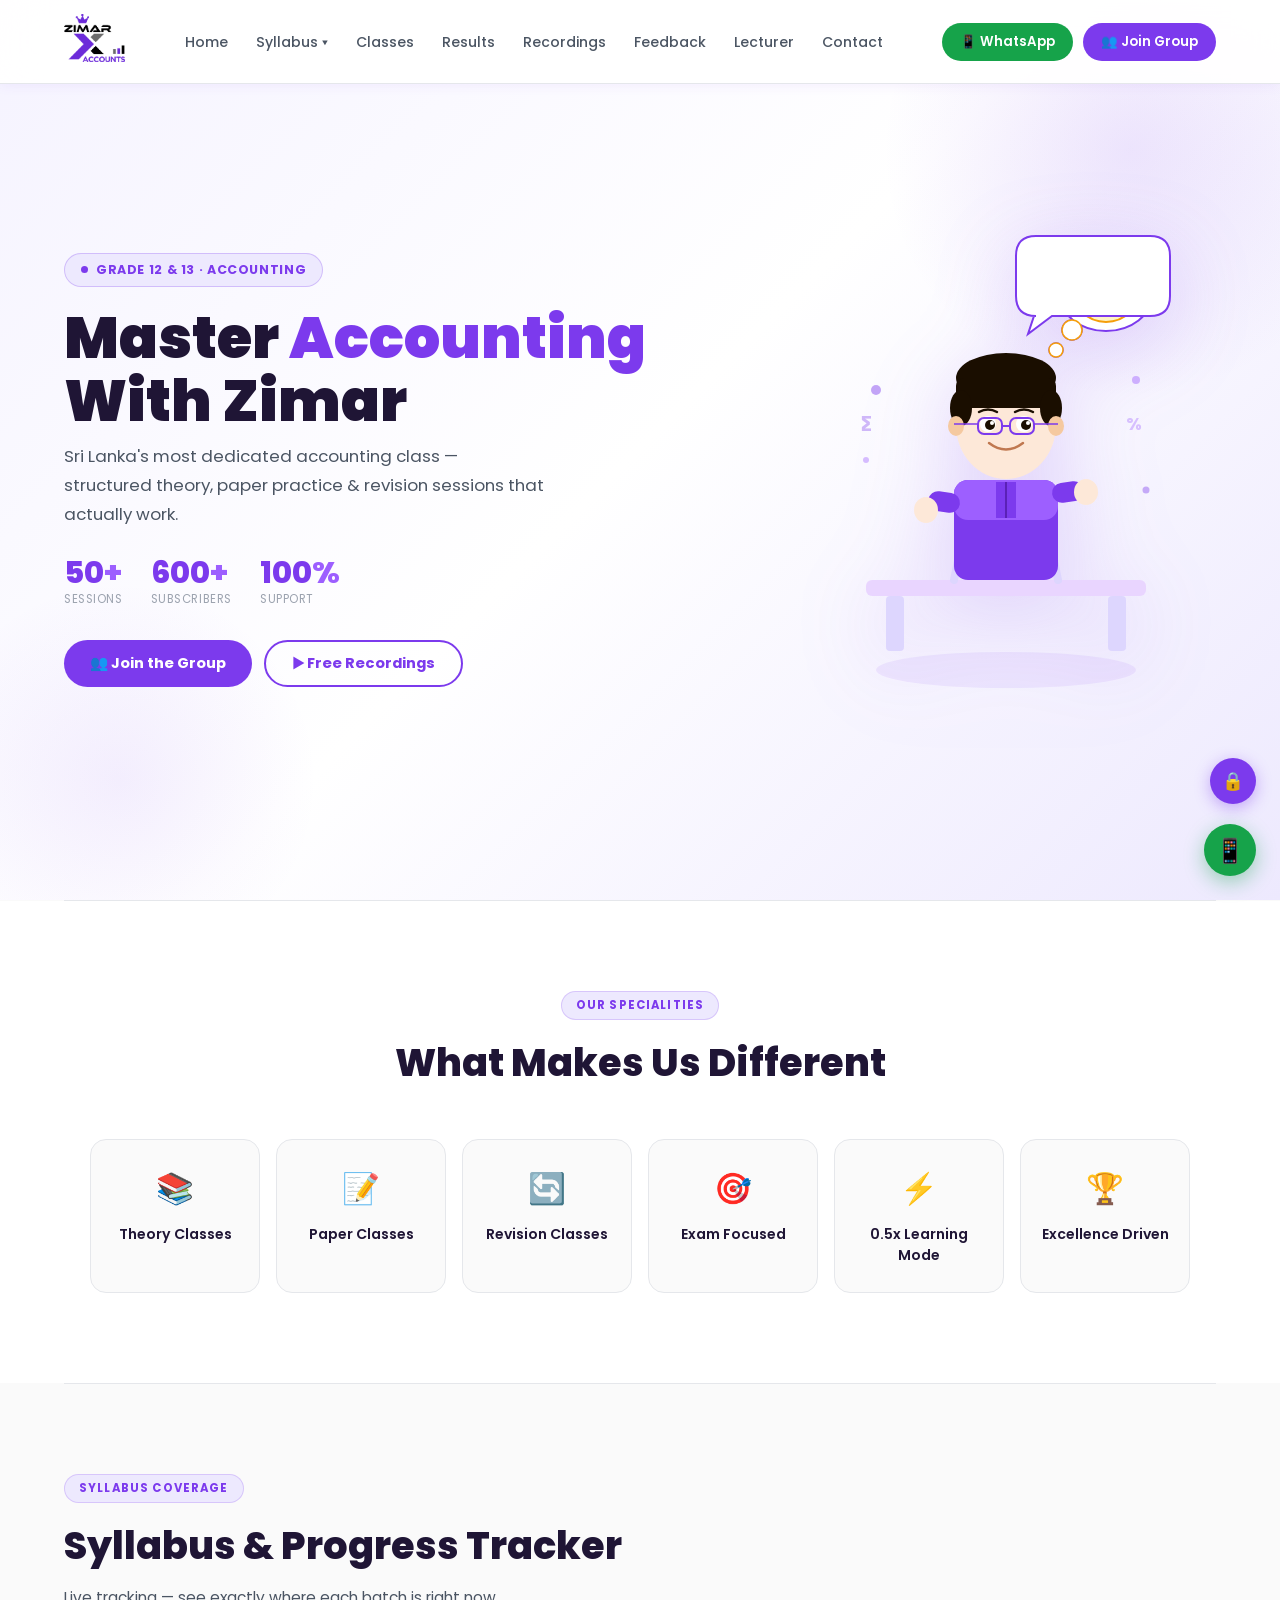
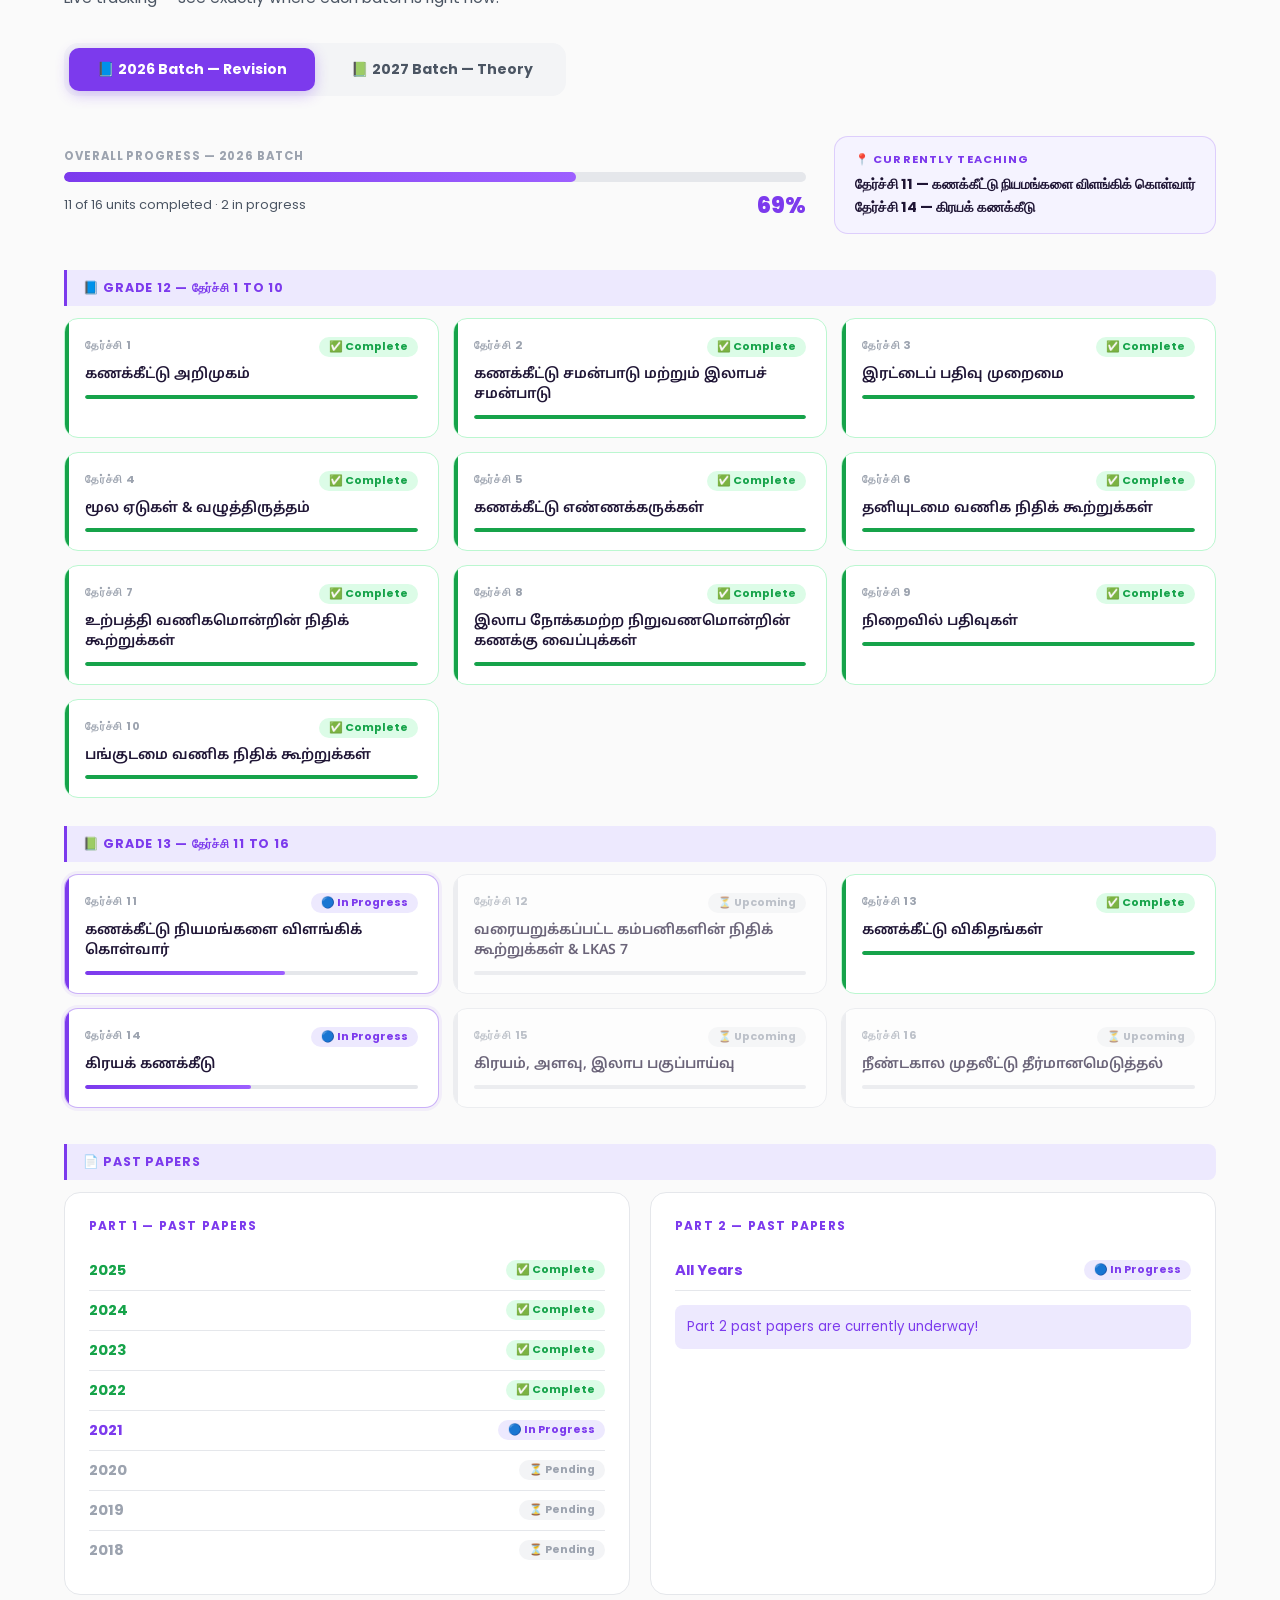
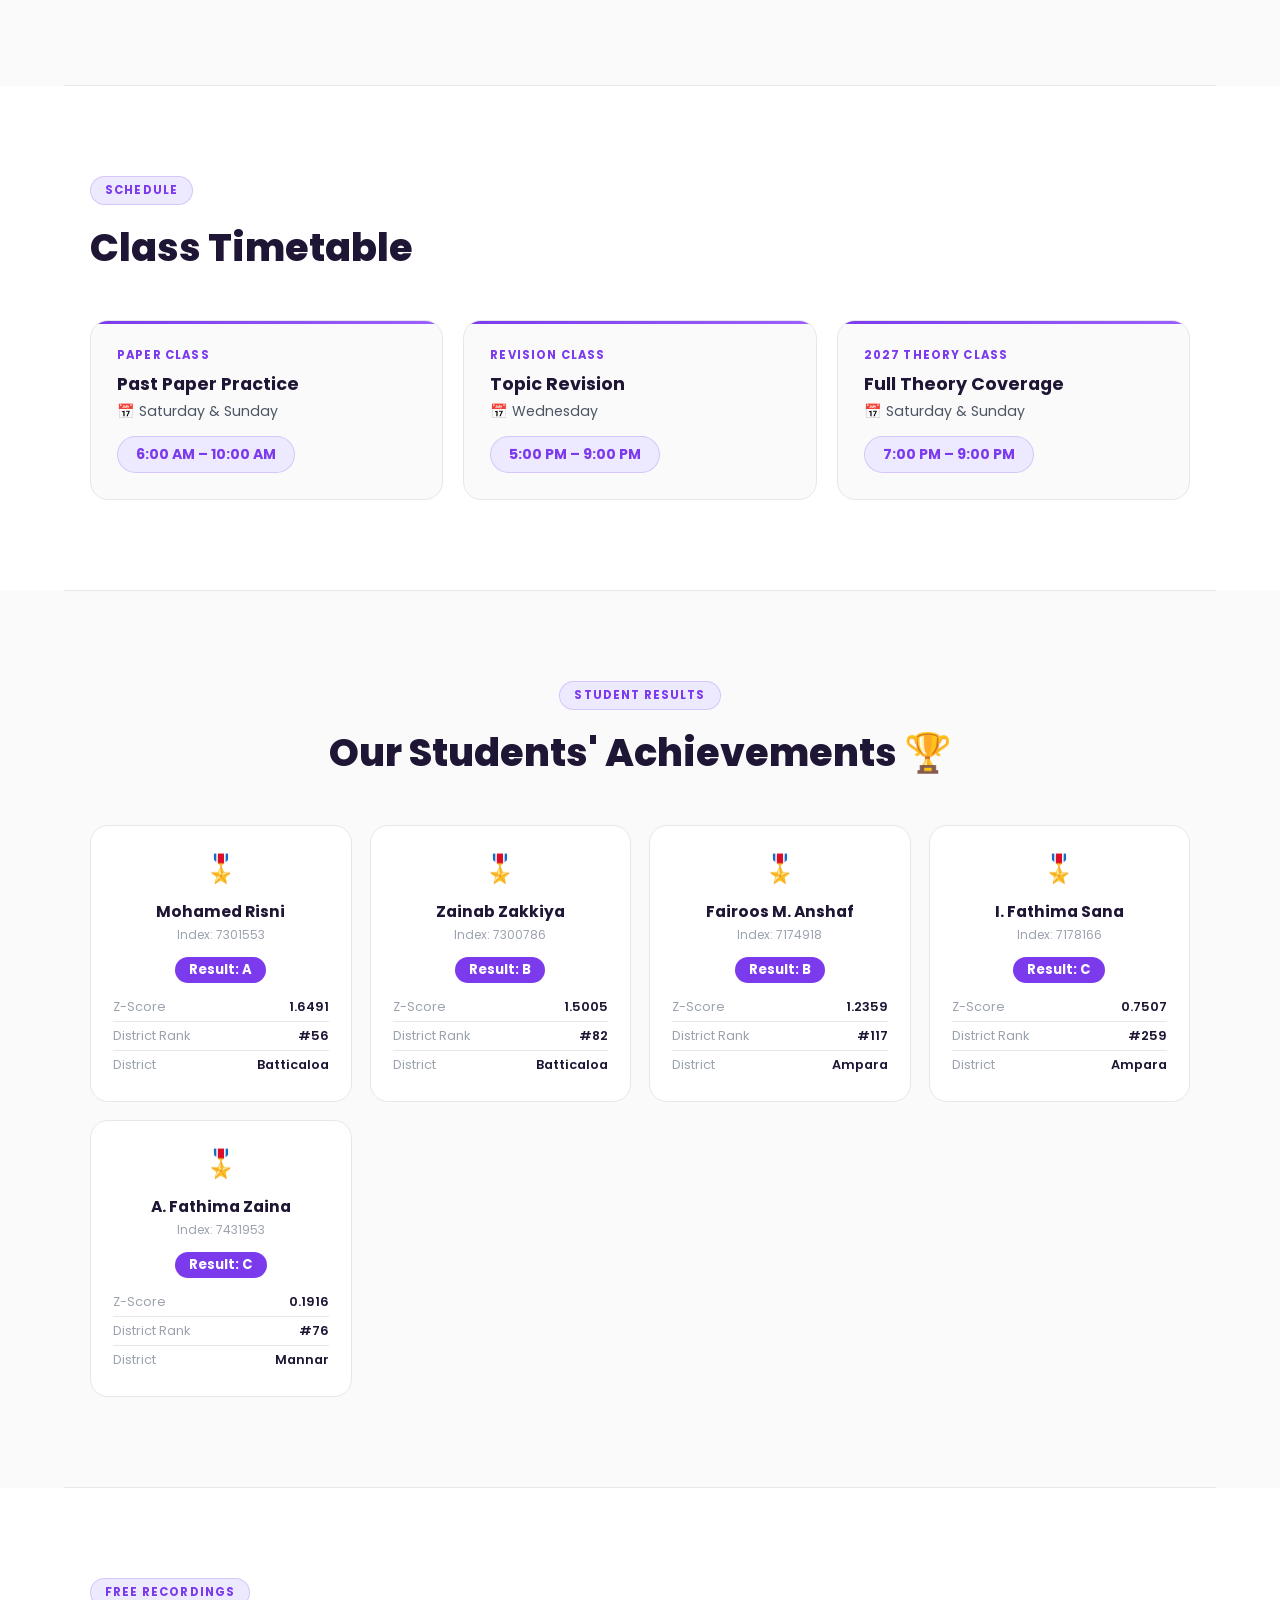
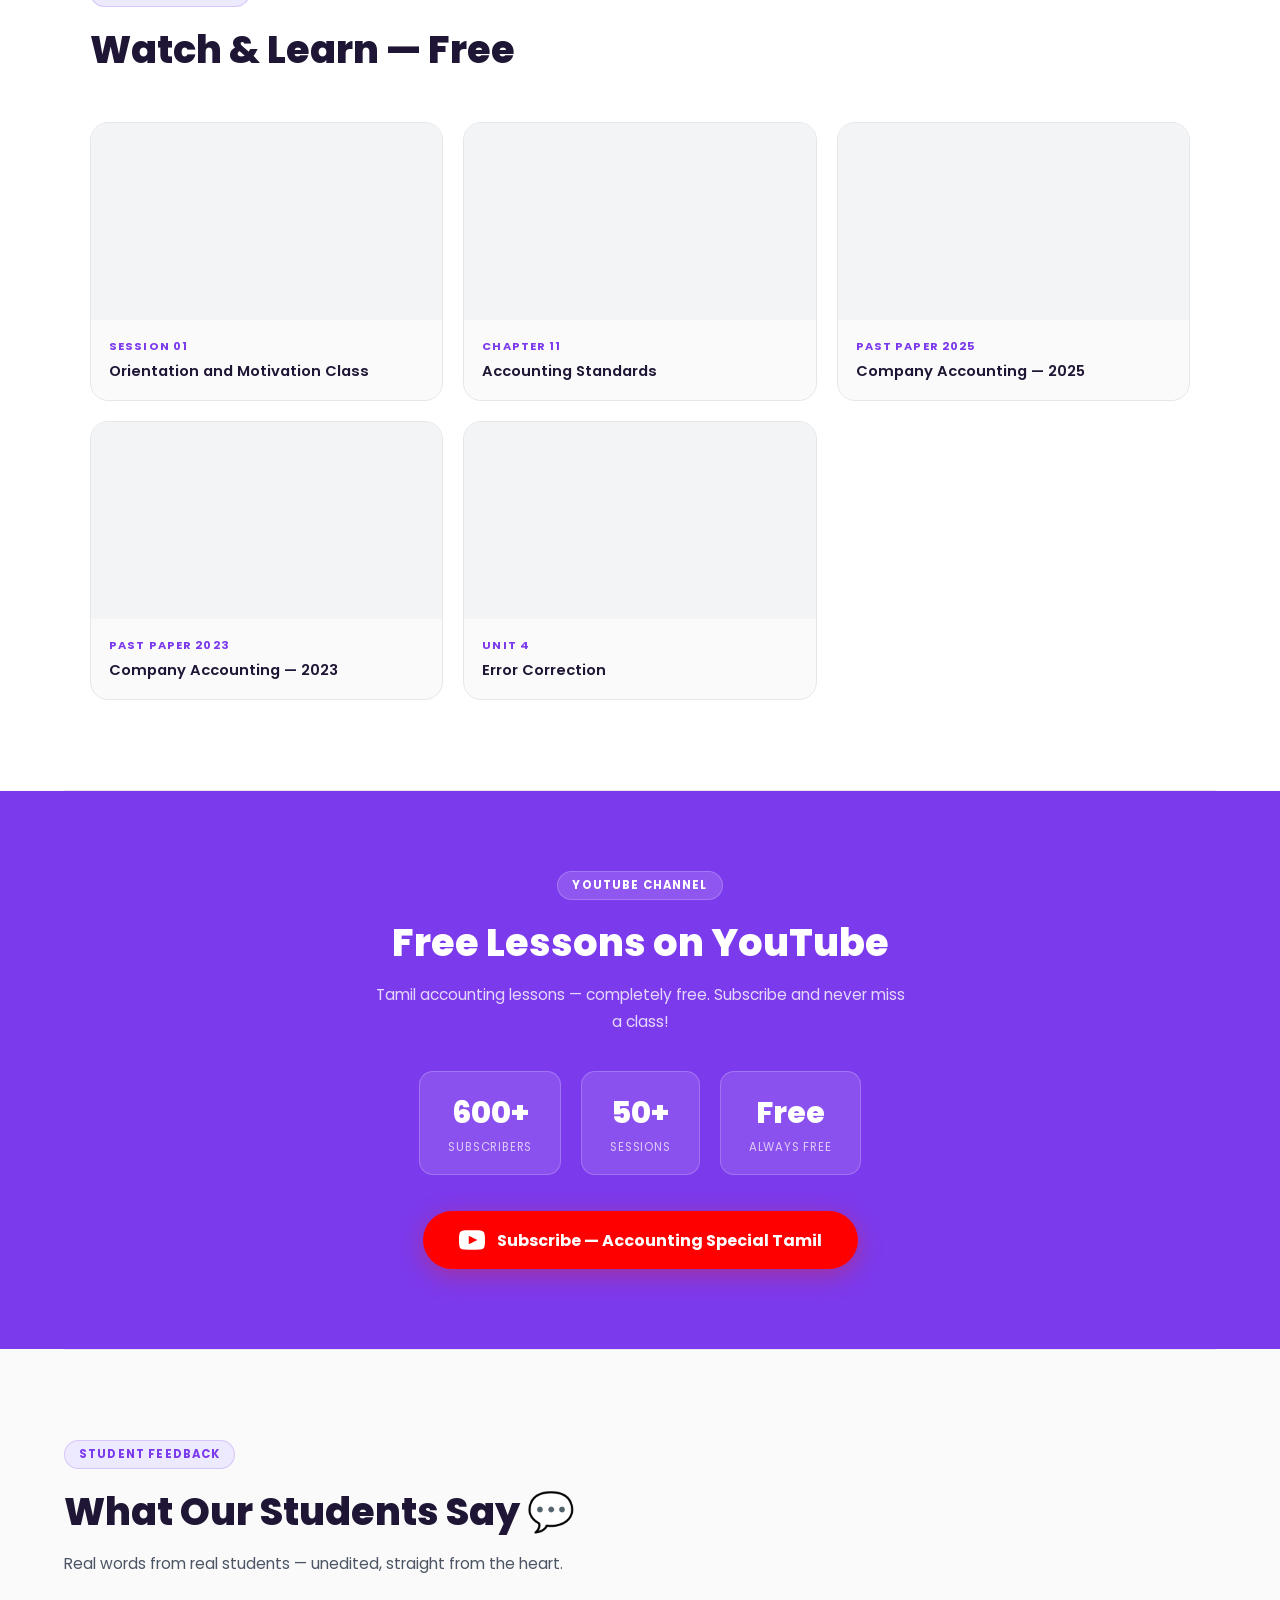
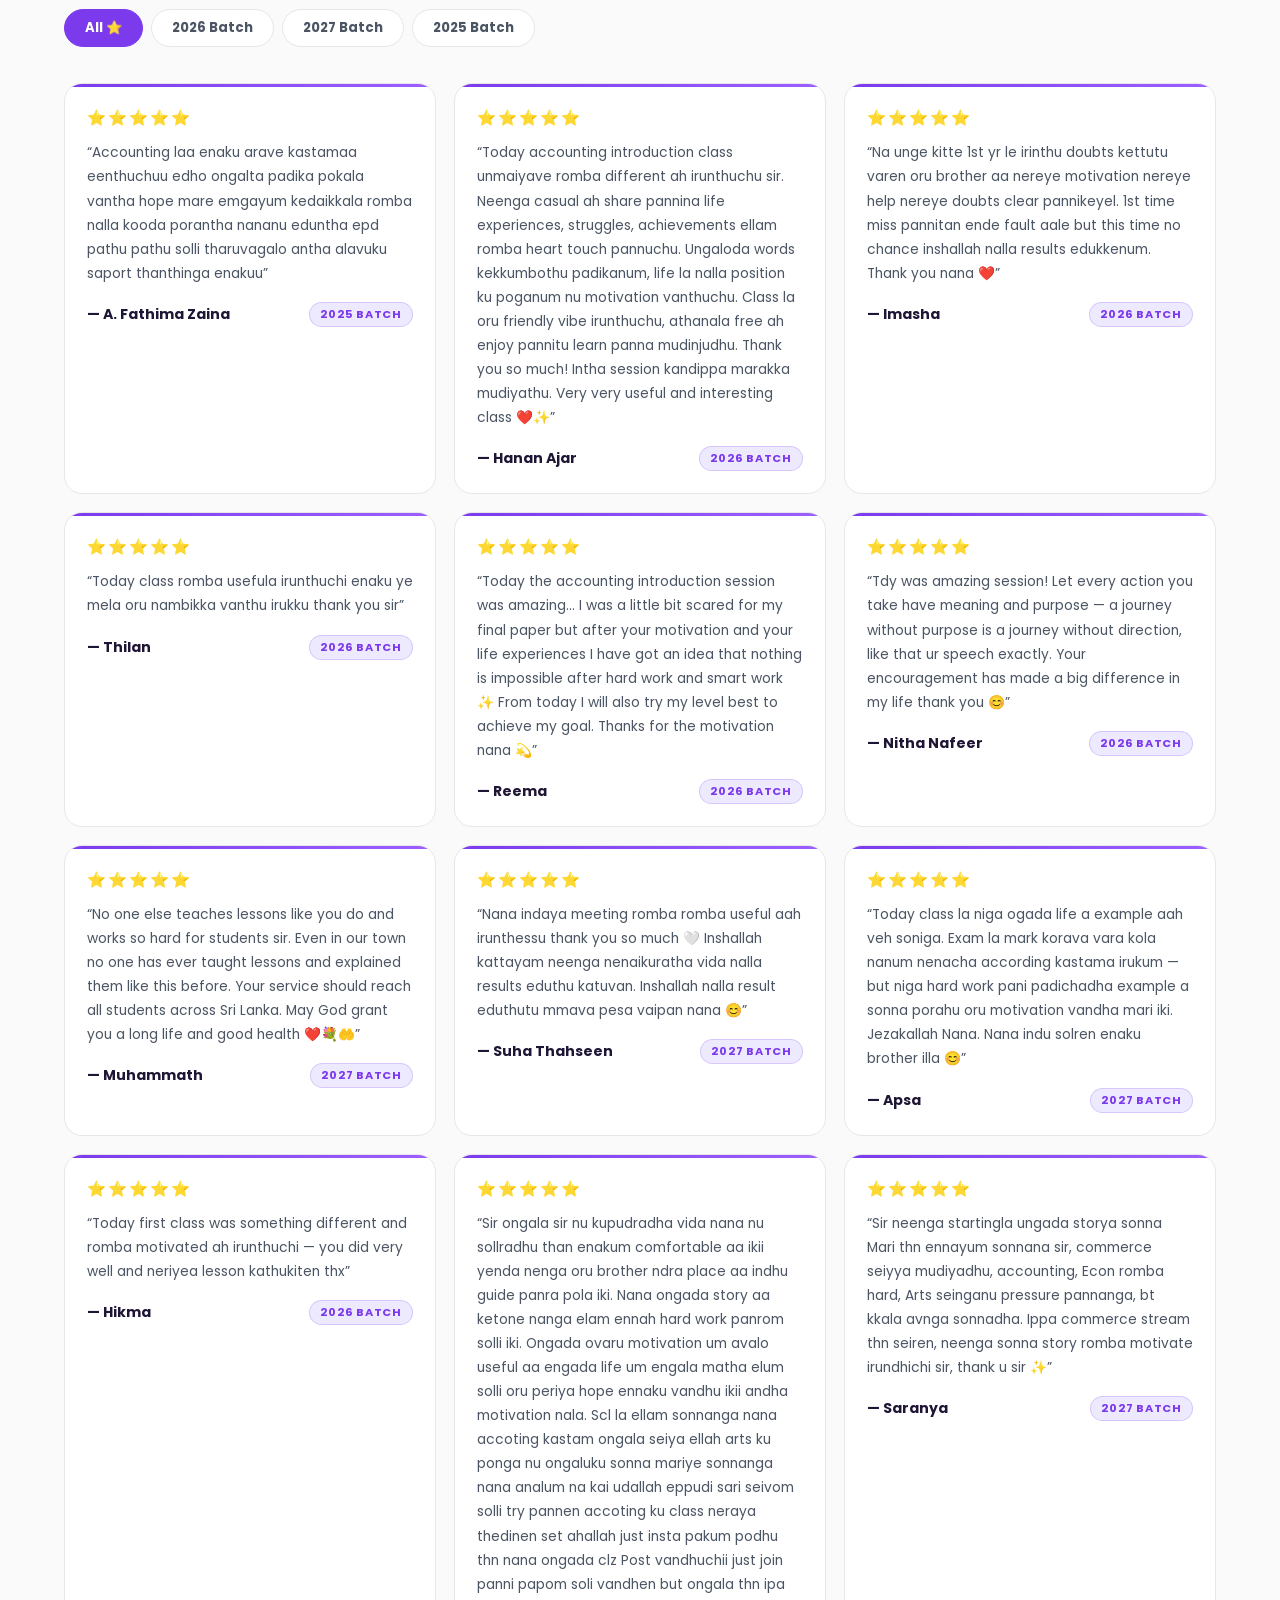
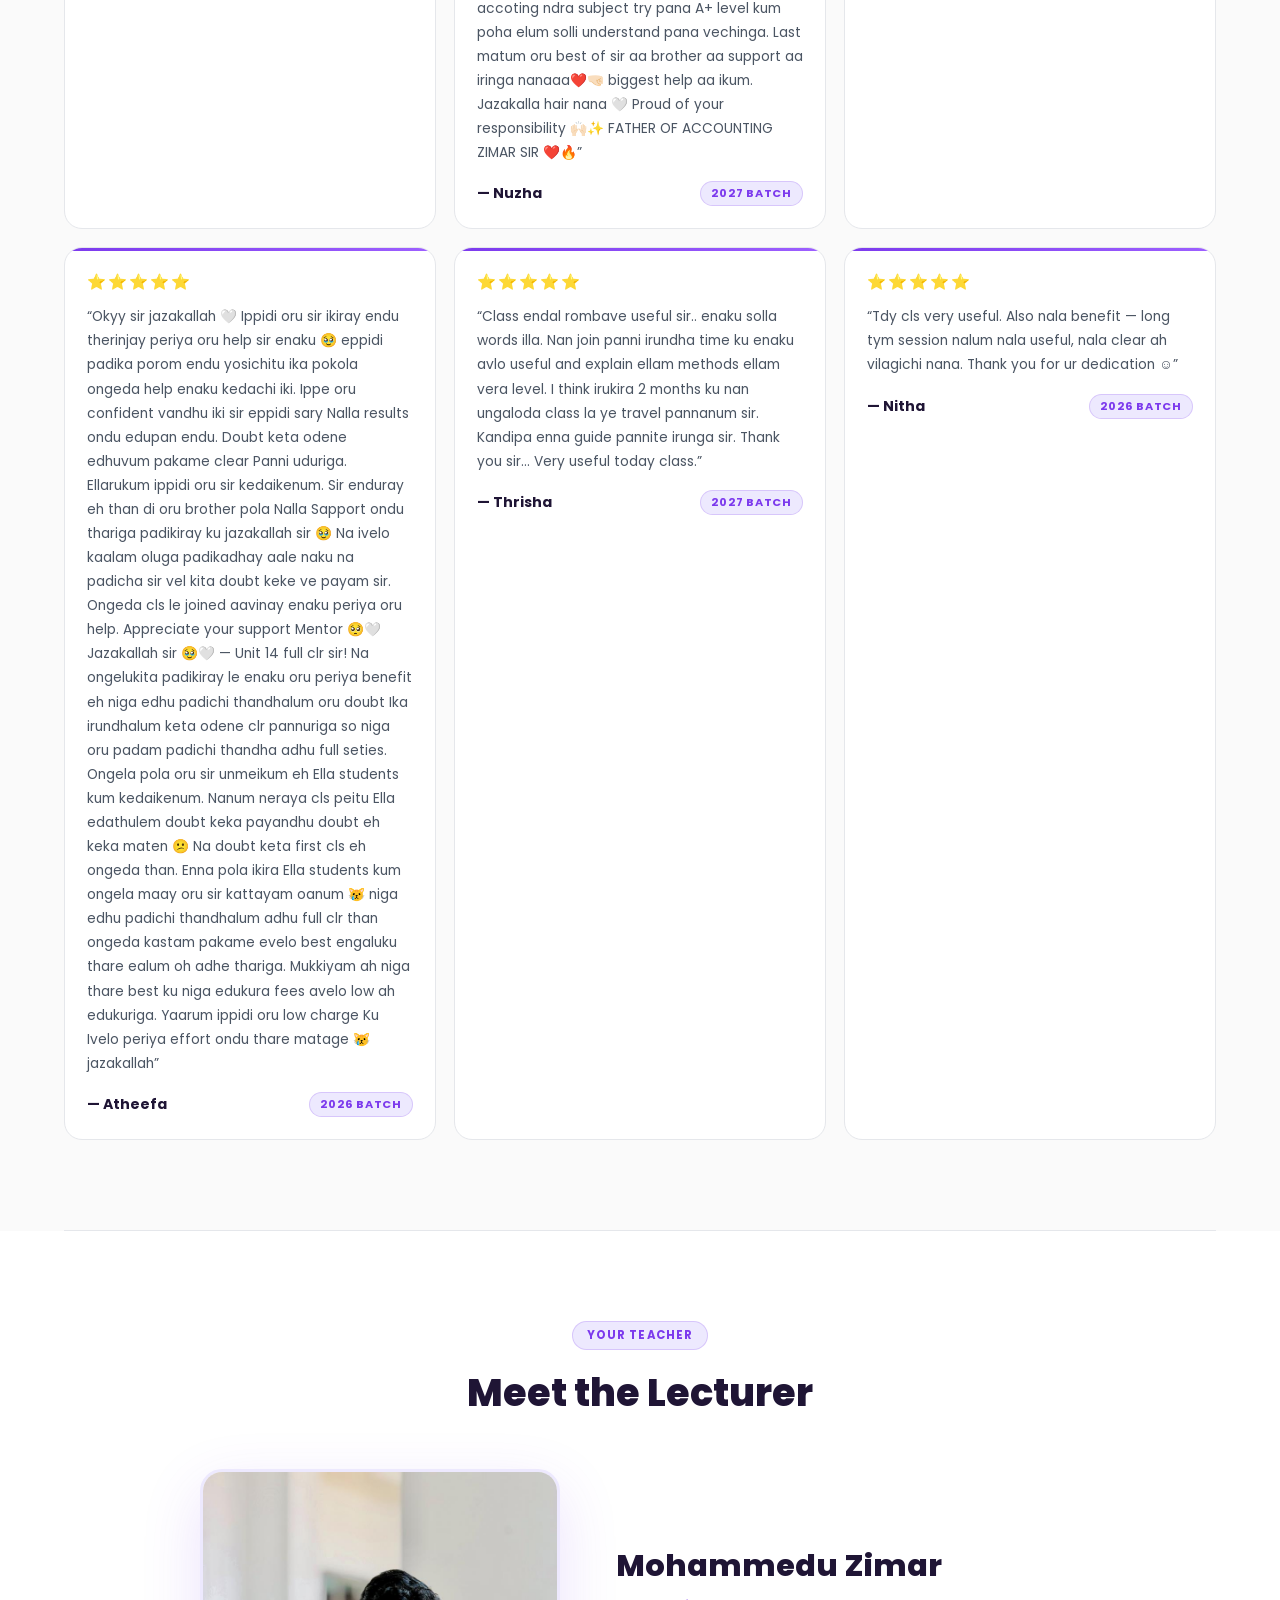
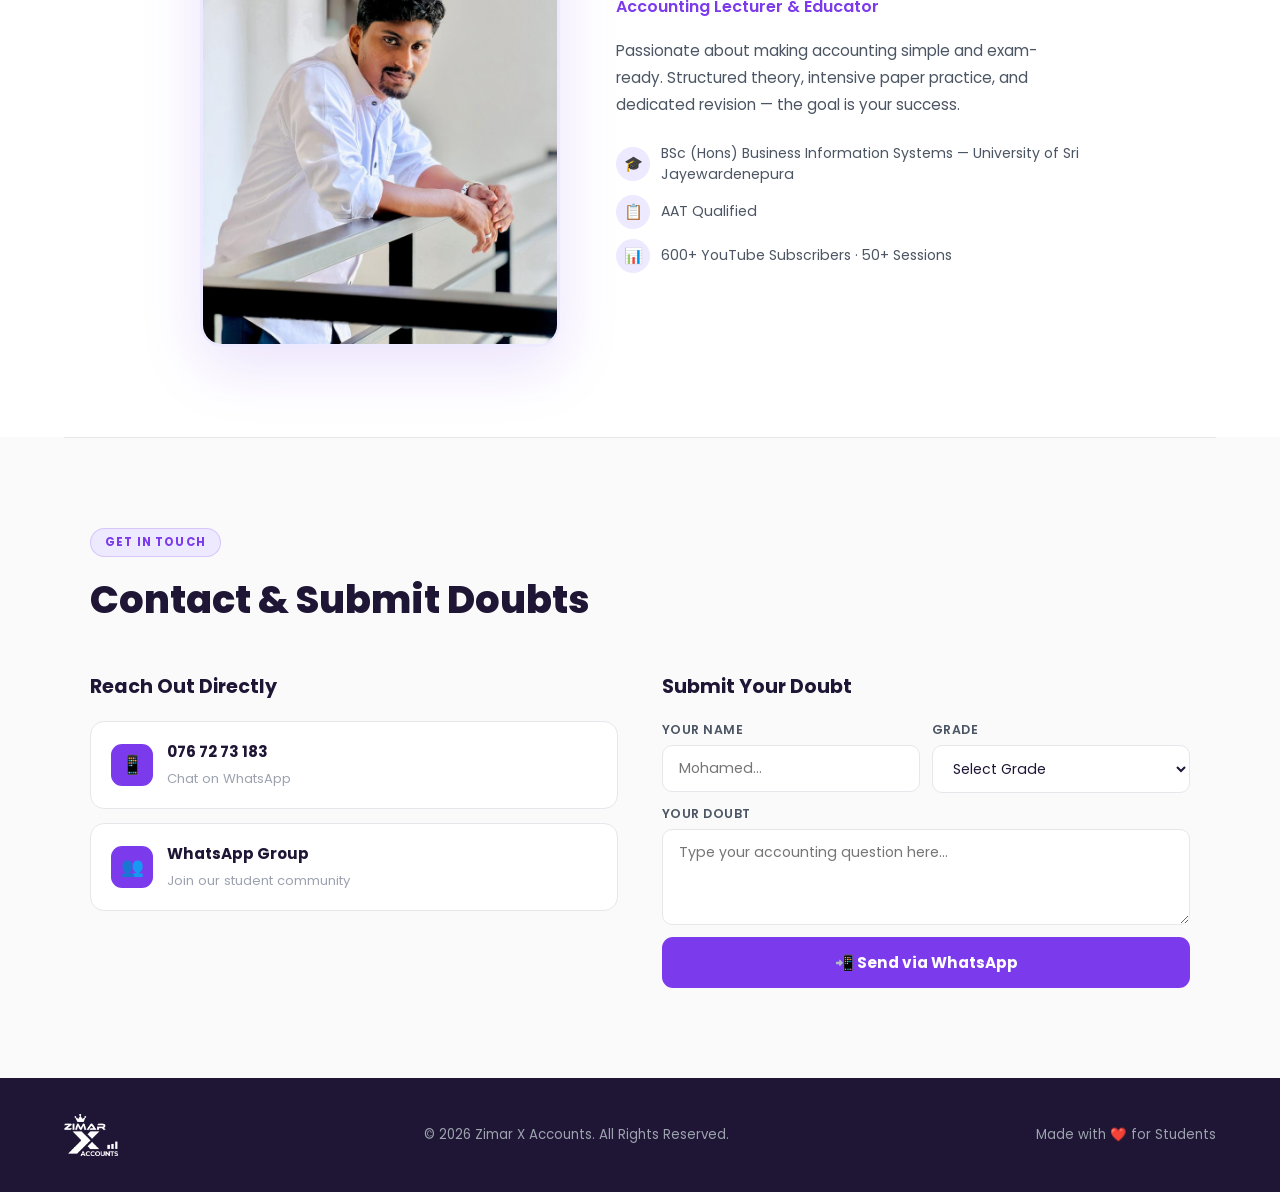
==== index.html @ 55f40810 "Update index.html" ====
<!DOCTYPE html>
<html lang="ta">
<head>
<meta charset="UTF-8">
<meta name="viewport" content="width=device-width, initial-scale=1.0">
<title>Zimar X Accounts</title>
  <head>
    <meta charset="UTF-8">
    <title>My GitHub Website</title>
    <link rel="icon" type="image/png" href="logo.png">
</head>
<link href="https://fonts.googleapis.com/css2?family=Poppins:wght@300;400;500;600;700;800;900&family=Noto+Sans+Tamil:wght@400;600;700&display=swap" rel="stylesheet">
<style>
*{margin:0;padding:0;box-sizing:border-box;}
:root{
  --purple:#7C3AED;
  --purple-light:#9D5FFF;
  --purple-dark:#5B21B6;
  --purple-pale:#EDE9FE;
  --purple-soft:#F5F3FF;
  --white:#FFFFFF;
  --offwhite:#FAFAFA;
  --light:#F3F4F6;
  --border:#E5E7EB;
  --text:#1F1535;
  --text2:#4B5563;
  --muted:#9CA3AF;
  --green:#16A34A;
  --green-light:#DCFCE7;
  --gold:#D97706;
  --gold-light:#FEF3C7;
  --red:#DC2626;
}
html{scroll-behavior:smooth;}
body{font-family:'Poppins',sans-serif;background:var(--offwhite);color:var(--text);overflow-x:hidden;}

/* ── NAV ── */
nav{position:fixed;top:0;left:0;right:0;z-index:1000;padding:14px 5%;display:flex;align-items:center;justify-content:space-between;background:rgba(255,255,255,0.92);backdrop-filter:blur(20px);border-bottom:1px solid var(--border);box-shadow:0 1px 12px rgba(124,58,237,0.08);}
.nav-logo img{height:48px;object-fit:contain;}
.nav-links{display:flex;gap:28px;list-style:none;}
.nav-links a{color:var(--text2);text-decoration:none;font-size:0.88rem;font-weight:500;transition:color 0.2s;}
.nav-links a:hover{color:var(--purple);}
.nav-dropdown{position:relative;}
.dropdown-menu{display:none;position:absolute;top:calc(100% + 10px);left:50%;transform:translateX(-50%);background:var(--white);border:1px solid var(--border);border-radius:14px;padding:8px;min-width:220px;box-shadow:0 12px 32px rgba(0,0,0,0.1);z-index:999;}
.nav-dropdown:hover .dropdown-menu{display:block;}
.dropdown-menu a{display:block;padding:10px 16px;color:var(--text2);text-decoration:none;font-size:0.85rem;border-radius:8px;transition:all 0.2s;}
.dropdown-menu a:hover{background:var(--purple-soft);color:var(--purple);}
.nav-cta{display:flex;gap:10px;}
.btn-wa{background:var(--green);color:#fff;padding:9px 18px;border-radius:50px;text-decoration:none;font-size:0.83rem;font-weight:600;display:flex;align-items:center;gap:7px;transition:all 0.3s;}
.btn-wa:hover{transform:translateY(-2px);box-shadow:0 6px 18px rgba(22,163,74,0.35);}
.btn-join{background:var(--purple);color:#fff;padding:9px 18px;border-radius:50px;text-decoration:none;font-size:0.83rem;font-weight:600;display:flex;align-items:center;gap:7px;transition:all 0.3s;}
.btn-join:hover{transform:translateY(-2px);box-shadow:0 6px 18px rgba(124,58,237,0.4);}
.hamburger{display:none;flex-direction:column;gap:5px;cursor:pointer;background:none;border:none;padding:4px;}
.hamburger span{width:24px;height:2px;background:var(--text);display:block;border-radius:2px;}
.mobile-menu{display:none;position:fixed;inset:0;background:rgba(255,255,255,0.98);z-index:999;flex-direction:column;align-items:center;justify-content:center;gap:28px;}
.mobile-menu.open{display:flex;}
.mobile-menu a{color:var(--text);text-decoration:none;font-size:1.2rem;font-weight:600;transition:color 0.2s;}
.mobile-menu a:hover{color:var(--purple);}
.mobile-close{position:absolute;top:20px;right:20px;background:none;border:none;font-size:1.8rem;cursor:pointer;color:var(--text);}

/* ── HERO ── */
.hero{min-height:100vh;display:flex;align-items:center;padding:110px 5% 70px;background:linear-gradient(135deg,var(--purple-soft) 0%,var(--white) 50%,var(--purple-pale) 100%);position:relative;overflow:hidden;}
.hero::before{content:'';position:absolute;top:-100px;right:-100px;width:500px;height:500px;background:radial-gradient(circle,rgba(124,58,237,0.12),transparent 70%);border-radius:50%;}
.hero::after{content:'';position:absolute;bottom:-80px;left:-80px;width:400px;height:400px;background:radial-gradient(circle,rgba(124,58,237,0.08),transparent 70%);border-radius:50%;}
.hero-content{display:grid;grid-template-columns:1fr 420px;gap:60px;align-items:center;max-width:1200px;margin:0 auto;width:100%;position:relative;z-index:2;}
.hero-badge{display:inline-flex;align-items:center;gap:8px;background:var(--purple-pale);border:1px solid rgba(124,58,237,0.25);padding:7px 16px;border-radius:50px;font-size:0.78rem;font-weight:700;color:var(--purple);letter-spacing:0.05em;text-transform:uppercase;margin-bottom:20px;}
.hero-badge span{width:7px;height:7px;background:var(--purple);border-radius:50%;animation:pulse 2s infinite;}
@keyframes pulse{0%,100%{opacity:1;transform:scale(1);}50%{opacity:0.4;transform:scale(1.5);}}
.hero h1{font-size:clamp(2.2rem,4.5vw,3.8rem);font-weight:900;line-height:1.1;margin-bottom:8px;color:var(--text);}
.hero h1 .accent{color:var(--purple);}
.hero-sub{font-size:1.05rem;color:var(--text2);margin-bottom:28px;line-height:1.75;max-width:480px;}
.hero-stats{display:flex;gap:28px;margin-bottom:32px;}
.stat-num{font-size:1.9rem;font-weight:800;color:var(--purple);line-height:1;}
.stat-num span{color:var(--purple-light);}
.stat-label{font-size:0.72rem;color:var(--muted);letter-spacing:0.05em;text-transform:uppercase;margin-top:3px;}
.hero-btns{display:flex;gap:12px;flex-wrap:wrap;}
.btn-primary{background:var(--purple);color:#fff;padding:13px 26px;border-radius:50px;text-decoration:none;font-weight:700;display:inline-flex;align-items:center;gap:9px;transition:all 0.3s;font-size:0.92rem;}
.btn-primary:hover{background:var(--purple-light);transform:translateY(-3px);box-shadow:0 10px 28px rgba(124,58,237,0.4);}
.btn-outline{border:2px solid var(--purple);color:var(--purple);padding:11px 26px;border-radius:50px;text-decoration:none;font-weight:700;display:inline-flex;align-items:center;gap:9px;transition:all 0.3s;font-size:0.92rem;background:transparent;}
.btn-outline:hover{background:var(--purple-soft);transform:translateY(-3px);}
.hero-cartoon-wrap{display:flex;align-items:center;justify-content:center;}
.hero-cartoon-wrap svg{animation:float 4s ease-in-out infinite;filter:drop-shadow(0 20px 40px rgba(124,58,237,0.2));}
@keyframes float{0%,100%{transform:translateY(0);}50%{transform:translateY(-14px);}}

/* ── SECTIONS ── */
section{padding:90px 5%;}
.section-tag{display:inline-block;background:var(--purple-pale);border:1px solid rgba(124,58,237,0.2);color:var(--purple);font-size:0.72rem;font-weight:700;letter-spacing:0.1em;text-transform:uppercase;padding:5px 14px;border-radius:50px;margin-bottom:14px;}
.section-title{font-size:clamp(1.7rem,3vw,2.4rem);font-weight:800;margin-bottom:10px;color:var(--text);}
.section-sub{color:var(--text2);font-size:0.97rem;line-height:1.75;max-width:540px;}
.divider{height:1px;background:var(--border);margin:0 5%;}

/* ── SPECIALS ── */
.specials{background:var(--white);}
.specials-grid{display:grid;grid-template-columns:repeat(auto-fit,minmax(170px,1fr));gap:16px;margin-top:48px;}
.spec-card{background:var(--offwhite);border:1.5px solid var(--border);border-radius:16px;padding:26px 18px;text-align:center;transition:all 0.3s;}
.spec-card:hover{transform:translateY(-5px);border-color:var(--purple);box-shadow:0 12px 32px rgba(124,58,237,0.12);background:var(--purple-soft);}
.spec-icon{font-size:1.9rem;margin-bottom:12px;}
.spec-name{font-size:0.88rem;font-weight:600;color:var(--text);}

/* ── SYLLABUS ── */
.syllabus-section{background:var(--offwhite);}
.batch-tabs{display:flex;gap:8px;margin-bottom:40px;background:var(--light);border-radius:14px;padding:5px;width:fit-content;max-width:100%;flex-wrap:wrap;}
.batch-tab{padding:11px 28px;border-radius:10px;font-size:0.88rem;font-weight:700;cursor:pointer;border:none;transition:all 0.3s;color:var(--text2);background:transparent;font-family:'Poppins',sans-serif;}
.batch-tab.active{background:var(--purple);color:#fff;box-shadow:0 4px 14px rgba(124,58,237,0.3);}
.batch-content{display:none;}
.batch-content.active{display:block;}
.syllabus-header-info{display:flex;align-items:center;gap:28px;margin-bottom:36px;flex-wrap:wrap;}
.overall-bar{height:10px;background:var(--border);border-radius:50px;overflow:hidden;margin-bottom:6px;}
.overall-fill{height:100%;border-radius:50px;background:linear-gradient(90deg,var(--purple),var(--purple-light));transition:width 0.8s ease;}
.overall-pct{font-size:1.4rem;font-weight:800;color:var(--purple);}
.current-chapter-badge{background:var(--purple-soft);border:1px solid rgba(124,58,237,0.2);border-radius:14px;padding:14px 20px;}
.cc-label{font-size:0.7rem;font-weight:700;letter-spacing:0.1em;text-transform:uppercase;color:var(--purple);margin-bottom:5px;}
.cc-name{font-size:0.9rem;font-weight:700;color:var(--text);line-height:1.6;}
.syl-grade-label{font-size:0.78rem;font-weight:700;letter-spacing:0.06em;text-transform:uppercase;color:var(--purple);margin:24px 0 12px;padding:9px 16px;background:var(--purple-pale);border-left:3px solid var(--purple);border-radius:0 8px 8px 0;display:flex;align-items:center;gap:10px;flex-wrap:wrap;}
.syllabus-grid{display:grid;grid-template-columns:repeat(auto-fill,minmax(290px,1fr));gap:14px;}
.syl-unit{background:var(--white);border:1.5px solid var(--border);border-radius:14px;padding:18px 20px;transition:all 0.3s;position:relative;overflow:hidden;}
.syl-unit:hover{transform:translateY(-3px);box-shadow:0 10px 28px rgba(0,0,0,0.07);}
.syl-unit.complete{border-color:#BBF7D0;}
.syl-unit.complete::before{content:'';position:absolute;left:0;top:0;bottom:0;width:4px;background:var(--green);}
.syl-unit.current{border-color:rgba(124,58,237,0.4);box-shadow:0 0 0 3px rgba(124,58,237,0.06);}
.syl-unit.current::before{content:'';position:absolute;left:0;top:0;bottom:0;width:4px;background:var(--purple);}
.syl-unit.upcoming{opacity:0.65;}
.syl-unit.upcoming::before{content:'';position:absolute;left:0;top:0;bottom:0;width:4px;background:var(--border);}
.syl-top{display:flex;align-items:flex-start;justify-content:space-between;gap:10px;margin-bottom:8px;}
.syl-num{font-size:0.7rem;font-weight:700;letter-spacing:0.07em;color:var(--muted);text-transform:uppercase;}
.syl-status-badge{padding:2px 10px;border-radius:50px;font-size:0.68rem;font-weight:700;white-space:nowrap;flex-shrink:0;}
.badge-complete{background:var(--green-light);color:var(--green);}
.badge-current{background:var(--purple-pale);color:var(--purple);}
.badge-upcoming{background:var(--light);color:var(--muted);}
.syl-name{font-size:0.88rem;font-weight:600;color:var(--text);line-height:1.4;font-family:'Noto Sans Tamil','Poppins',sans-serif;}
.syl-progress-bar{height:4px;background:var(--border);border-radius:50px;margin-top:10px;overflow:hidden;}
.syl-progress-fill{height:100%;border-radius:50px;transition:width 0.8s ease;}
.fill-complete{background:var(--green);}
.fill-current{background:linear-gradient(90deg,var(--purple),var(--purple-light));}
.fill-upcoming{background:transparent;}
.unit-toggle-row{display:none;margin-top:10px;padding-top:8px;border-top:1px solid var(--border);}
.unit-toggle-row.admin-visible{display:block;}
.pp-toggle-wrap{display:none;align-items:center;}
.pp-toggle-wrap.admin-visible{display:flex;}
.toggle-label{display:inline-flex;align-items:center;gap:9px;cursor:pointer;user-select:none;}
.toggle-track{width:38px;height:21px;background:var(--border);border-radius:50px;position:relative;flex-shrink:0;transition:background 0.3s;}
.unit-check:checked ~ .toggle-track{background:var(--green);}
.toggle-thumb{position:absolute;top:3px;left:3px;width:15px;height:15px;background:#fff;border-radius:50%;transition:transform 0.3s;box-shadow:0 1px 4px rgba(0,0,0,0.2);}
.unit-check:checked ~ .toggle-track .toggle-thumb{transform:translateX(17px);}
.unit-check{display:none;}
.toggle-text{font-size:0.75rem;font-weight:600;color:var(--muted);}
.unit-check:checked ~ .toggle-track ~ .toggle-text{color:var(--green);}
.pp-row{display:flex;align-items:center;justify-content:space-between;padding:9px 0;border-bottom:1px solid var(--border);}
.pp-row:last-child{border:none;}
.pp-year{font-size:0.92rem;font-weight:700;color:var(--text);}
.pp-row.complete .pp-year{color:var(--green);}
.pp-row.current .pp-year{color:var(--purple);}
.pp-row.upcoming .pp-year{color:var(--muted);}

/* ── TIMETABLE ── */
.timetable{background:var(--white);}
.time-grid{display:grid;grid-template-columns:repeat(auto-fit,minmax(280px,1fr));gap:20px;margin-top:44px;}
.time-card{background:var(--offwhite);border:1.5px solid var(--border);border-radius:18px;padding:26px;position:relative;overflow:hidden;transition:all 0.3s;}
.time-card:hover{border-color:var(--purple);transform:translateY(-4px);box-shadow:0 16px 40px rgba(124,58,237,0.1);}
.time-card::after{content:'';position:absolute;top:0;left:0;right:0;height:3px;background:linear-gradient(90deg,var(--purple),var(--purple-light));}
.time-type{font-size:0.72rem;font-weight:700;letter-spacing:0.1em;text-transform:uppercase;color:var(--purple);margin-bottom:7px;}
.time-name{font-size:1.1rem;font-weight:700;margin-bottom:4px;color:var(--text);}
.time-day{color:var(--text2);font-size:0.88rem;margin-bottom:14px;}
.time-slot{background:var(--purple-pale);border:1px solid rgba(124,58,237,0.2);border-radius:50px;padding:7px 18px;display:inline-block;font-size:0.88rem;font-weight:700;color:var(--purple);}

/* ── ACHIEVEMENTS ── */
.achievements{background:var(--offwhite);}
.ach-grid{display:grid;grid-template-columns:repeat(auto-fit,minmax(220px,1fr));gap:18px;margin-top:44px;}
.ach-card{background:var(--white);border:1.5px solid var(--border);border-radius:18px;padding:22px;transition:all 0.3s;}
.ach-card:hover{transform:translateY(-5px);border-color:#FCD34D;box-shadow:0 14px 36px rgba(217,119,6,0.1);}
.ach-medal{font-size:1.7rem;margin-bottom:10px;}
.ach-name{font-size:0.97rem;font-weight:700;margin-bottom:3px;color:var(--text);}
.ach-index{font-size:0.75rem;color:var(--muted);margin-bottom:12px;}
.ach-result{display:inline-block;background:var(--purple);color:#fff;padding:3px 14px;border-radius:50px;font-size:0.82rem;font-weight:700;margin-bottom:10px;}
.ach-row{display:flex;justify-content:space-between;align-items:center;padding:5px 0;border-bottom:1px solid var(--border);font-size:0.8rem;}
.ach-row:last-child{border:none;}
.ach-row .label{color:var(--muted);}
.ach-row .val{font-weight:600;color:var(--text);}

/* ── VIDEOS ── */
.videos{background:var(--white);}
.vid-grid{display:grid;grid-template-columns:repeat(auto-fit,minmax(290px,1fr));gap:20px;margin-top:44px;}
.vid-card{background:var(--offwhite);border:1.5px solid var(--border);border-radius:18px;overflow:hidden;transition:all 0.3s;}
.vid-card:hover{transform:translateY(-5px);border-color:var(--purple);box-shadow:0 16px 40px rgba(124,58,237,0.1);}
.vid-thumb{position:relative;padding-bottom:56.25%;background:var(--light);}
.vid-thumb iframe{position:absolute;inset:0;width:100%;height:100%;border:none;}
.vid-info{padding:18px;}
.vid-chapter{font-size:0.7rem;font-weight:700;letter-spacing:0.1em;text-transform:uppercase;color:var(--purple);margin-bottom:6px;}
.vid-title{font-size:0.92rem;font-weight:600;color:var(--text);line-height:1.4;}

/* ── YOUTUBE ── */
.youtube-section{background:var(--purple);padding:80px 5%;text-align:center;}
.youtube-section .section-tag{background:rgba(255,255,255,0.15);border-color:rgba(255,255,255,0.2);color:#fff;}
.youtube-section .section-title{color:#fff;}
.youtube-section .section-sub{color:rgba(255,255,255,0.8);margin:0 auto 36px;}
.yt-stats{display:flex;align-items:center;justify-content:center;gap:20px;flex-wrap:wrap;margin-bottom:36px;}
.yt-stat{background:rgba(255,255,255,0.12);border:1px solid rgba(255,255,255,0.2);border-radius:14px;padding:18px 28px;}
.yt-stat-num{font-size:1.9rem;font-weight:800;color:#fff;}
.yt-stat-label{font-size:0.72rem;color:rgba(255,255,255,0.7);text-transform:uppercase;letter-spacing:0.07em;margin-top:3px;}
.btn-yt{display:inline-flex;align-items:center;gap:12px;background:#FF0000;color:#fff;padding:16px 36px;border-radius:50px;text-decoration:none;font-size:1rem;font-weight:700;transition:all 0.3s;box-shadow:0 6px 24px rgba(220,38,38,0.4);}
.btn-yt:hover{transform:translateY(-3px);box-shadow:0 12px 32px rgba(220,38,38,0.5);}

/* ── FEEDBACK ── */
.feedback-section{background:var(--offwhite);}
.fb-filter-wrap{display:flex;gap:8px;flex-wrap:wrap;margin-bottom:36px;}
.fb-filter{padding:8px 20px;border-radius:50px;font-size:0.82rem;font-weight:700;cursor:pointer;border:1.5px solid var(--border);background:var(--white);color:var(--text2);font-family:'Poppins',sans-serif;transition:all 0.3s;}
.fb-filter.active,.fb-filter:hover{background:var(--purple);color:#fff;border-color:var(--purple);}
.fb-grid{display:grid;grid-template-columns:repeat(auto-fill,minmax(300px,1fr));gap:18px;}
.fb-card{background:var(--white);border:1.5px solid var(--border);border-radius:18px;padding:22px;transition:all 0.3s;position:relative;overflow:hidden;}
.fb-card::before{content:'';position:absolute;top:0;left:0;right:0;height:3px;background:linear-gradient(90deg,var(--purple),var(--purple-light));}
.fb-card:hover{transform:translateY(-4px);box-shadow:0 14px 36px rgba(124,58,237,0.1);border-color:rgba(124,58,237,0.25);}
.fb-stars{color:var(--gold);font-size:0.95rem;margin-bottom:12px;letter-spacing:2px;}
.fb-comment{color:var(--text2);font-size:0.86rem;line-height:1.75;margin-bottom:16px;word-break:break-word;}
.fb-footer{display:flex;align-items:center;justify-content:space-between;}
.fb-name{font-size:0.88rem;font-weight:700;color:var(--text);}
.fb-batch{font-size:0.7rem;font-weight:700;letter-spacing:0.07em;text-transform:uppercase;background:var(--purple-pale);color:var(--purple);border:1px solid rgba(124,58,237,0.2);padding:3px 10px;border-radius:50px;}

/* ── LECTURER ── */
.lecturer-section{background:var(--white);}
.lec-inner{display:grid;grid-template-columns:360px 1fr;gap:56px;align-items:center;max-width:880px;margin:48px auto 0;}
.lec-photo-frame{border-radius:22px;overflow:hidden;border:3px solid var(--purple-pale);box-shadow:0 20px 60px rgba(124,58,237,0.15);}
.lec-photo-frame img{width:100%;display:block;object-fit:cover;}
.lec-name{font-size:1.9rem;font-weight:800;margin-bottom:5px;color:var(--text);}
.lec-title{color:var(--purple);font-weight:600;margin-bottom:18px;}
.lec-bio{color:var(--text2);line-height:1.8;margin-bottom:24px;font-size:0.95rem;}
.lec-creds{display:flex;flex-direction:column;gap:10px;}
.cred{display:flex;align-items:center;gap:11px;font-size:0.88rem;color:var(--text2);}
.cred-icon{width:34px;height:34px;background:var(--purple-pale);border-radius:50%;display:flex;align-items:center;justify-content:center;font-size:0.95rem;flex-shrink:0;}

/* ── CONTACT ── */
.contact-section{background:var(--offwhite);}
.contact-grid{display:grid;grid-template-columns:1fr 1fr;gap:44px;margin-top:44px;align-items:start;}
.contact-item{display:flex;align-items:center;gap:14px;background:var(--white);border:1.5px solid var(--border);border-radius:14px;padding:18px 20px;margin-bottom:14px;text-decoration:none;color:inherit;transition:all 0.3s;}
.contact-item:hover{border-color:var(--purple);transform:translateX(4px);box-shadow:0 6px 20px rgba(124,58,237,0.08);}
.contact-item-icon{width:42px;height:42px;background:var(--purple);border-radius:11px;display:flex;align-items:center;justify-content:center;font-size:1.15rem;flex-shrink:0;}
.contact-item-text strong{display:block;font-size:0.95rem;margin-bottom:2px;color:var(--text);}
.contact-item-text span{color:var(--muted);font-size:0.82rem;}
.form-row{display:grid;grid-template-columns:1fr 1fr;gap:12px;margin-bottom:12px;}
.form-group{display:flex;flex-direction:column;gap:6px;}
.form-group label{font-size:0.78rem;font-weight:600;color:var(--text2);letter-spacing:0.04em;text-transform:uppercase;}
.form-group input,.form-group textarea,.form-group select{background:var(--white);border:1.5px solid var(--border);border-radius:10px;padding:12px 16px;color:var(--text);font-family:'Poppins',sans-serif;font-size:0.88rem;outline:none;transition:border-color 0.3s;width:100%;}
.form-group input:focus,.form-group textarea:focus,.form-group select:focus{border-color:var(--purple);}
.form-group textarea{resize:vertical;min-height:96px;}
.btn-submit{width:100%;background:var(--purple);color:#fff;border:none;padding:14px;border-radius:11px;font-size:0.95rem;font-weight:700;cursor:pointer;display:flex;align-items:center;justify-content:center;gap:9px;transition:all 0.3s;margin-top:8px;font-family:'Poppins',sans-serif;}
.btn-submit:hover{background:var(--purple-light);transform:translateY(-2px);box-shadow:0 10px 28px rgba(124,58,237,0.35);}

/* ── ADMIN ── */
.admin-lock-btn{position:fixed;bottom:96px;right:24px;width:46px;height:46px;background:var(--purple);border-radius:50%;display:flex;align-items:center;justify-content:center;font-size:1.1rem;cursor:pointer;border:none;box-shadow:0 4px 16px rgba(124,58,237,0.4);z-index:998;transition:all 0.3s;}
.admin-lock-btn:hover{transform:scale(1.1);}
.admin-badge{position:fixed;bottom:152px;right:16px;background:var(--green);color:#fff;padding:5px 12px;border-radius:50px;font-size:0.72rem;font-weight:700;display:none;align-items:center;gap:5px;z-index:998;}
.admin-badge.show{display:flex;}
.modal-overlay{display:none;position:fixed;inset:0;background:rgba(0,0,0,0.4);z-index:2000;align-items:center;justify-content:center;backdrop-filter:blur(4px);}
.modal-overlay.open{display:flex;}
.modal-box{background:var(--white);border:1.5px solid var(--border);border-radius:22px;padding:38px 34px;width:100%;max-width:360px;text-align:center;box-shadow:0 24px 60px rgba(0,0,0,0.12);}
.modal-icon{font-size:2.6rem;margin-bottom:14px;}
.modal-title{font-size:1.25rem;font-weight:800;margin-bottom:5px;color:var(--text);}
.modal-sub{color:var(--text2);font-size:0.86rem;margin-bottom:26px;}
.modal-input{width:100%;background:var(--offwhite);border:1.5px solid var(--border);border-radius:10px;padding:13px 16px;color:var(--text);font-family:'Poppins',sans-serif;font-size:1rem;outline:none;text-align:center;letter-spacing:0.15em;margin-bottom:14px;transition:border-color 0.3s;}
.modal-input:focus{border-color:var(--purple);}
.modal-input.shake{animation:shake 0.4s ease;}
@keyframes shake{0%,100%{transform:translateX(0);}25%{transform:translateX(-8px);}75%{transform:translateX(8px);}50%{transform:translateX(8px);}}
.modal-error{color:var(--red);font-size:0.8rem;margin-bottom:12px;min-height:18px;}
.modal-btn{width:100%;background:var(--purple);color:#fff;border:none;padding:13px;border-radius:10px;font-size:0.95rem;font-weight:700;cursor:pointer;font-family:'Poppins',sans-serif;transition:all 0.3s;margin-bottom:8px;}
.modal-btn:hover{background:var(--purple-light);}
.modal-cancel{color:var(--muted);font-size:0.83rem;cursor:pointer;border:none;background:none;font-family:'Poppins',sans-serif;padding:5px;}

/* ── FOOTER ── */
footer{background:var(--text);padding:36px 5%;display:flex;align-items:center;justify-content:space-between;flex-wrap:wrap;gap:14px;}
.float-wa{position:fixed;bottom:24px;right:24px;width:52px;height:52px;background:var(--green);border-radius:50%;display:flex;align-items:center;justify-content:center;font-size:1.5rem;text-decoration:none;box-shadow:0 6px 20px rgba(22,163,74,0.4);z-index:999;transition:all 0.3s;}
.float-wa:hover{transform:scale(1.1);}

/* ── ADMIN FEEDBACK PANEL ── */
.fb-admin-panel{display:none;margin-top:44px;background:var(--white);border:1.5px solid var(--border);border-radius:18px;padding:28px;}
.fb-admin-input{width:100%;background:var(--offwhite);border:1.5px solid var(--border);border-radius:10px;padding:11px 14px;color:var(--text);font-family:'Poppins',sans-serif;font-size:0.86rem;outline:none;}
.fb-admin-input:focus{border-color:var(--purple);}

/* ── ANIMATIONS ── */
.fade-up{opacity:0;transform:translateY(28px);transition:all 0.6s ease;}
.fade-up.visible{opacity:1;transform:translateY(0);}

/* ── RESPONSIVE ── */
@media(max-width:900px){
  .nav-links,.nav-cta{display:none;}
  .hamburger{display:flex;}
  .hero-content{grid-template-columns:1fr;}
  .hero-cartoon-wrap{margin-top:20px;}
  .hero-cartoon-wrap svg{max-width:260px!important;}
  .lec-inner{grid-template-columns:1fr;}
  .contact-grid{grid-template-columns:1fr;}
}
@media(max-width:600px){
  section{padding:60px 4%;}
  .syllabus-section,.feedback-section,.contact-section,.lecturer-section,.achievements,.videos,.timetable,.specials{padding:60px 4%;}
  .hero{padding:90px 4% 50px;}
  .hero h1{font-size:2rem;}
  .hero-stats{gap:14px;}
  .stat-num{font-size:1.5rem;}
  .batch-tab{padding:9px 16px;font-size:0.8rem;}
  .syllabus-header-info{flex-direction:column;}
  .fb-grid{grid-template-columns:1fr;}
  .time-grid{grid-template-columns:1fr;}
  .ach-grid{grid-template-columns:1fr 1fr;}
  .vid-grid{grid-template-columns:1fr;}
  .form-row{grid-template-columns:1fr;}
  footer{flex-direction:column;text-align:center;}
  .lec-photo-frame img{max-height:380px;}
}
</style>
</head>
<body>

<!-- NAV -->
<nav>
  <div class="nav-logo"><img src="[data-uri]" alt="Zimar X Accounts"></div>
  <ul class="nav-links">
    <li><a href="#home">Home</a></li>
    <li class="nav-dropdown"><a href="#syllabus" class="nav-dropdown-toggle">Syllabus ▾</a>
      <div class="dropdown-menu">
        <a href="#syllabus" onclick="switchBatch('2026')">2026 Batch — Revision</a>
        <a href="#syllabus" onclick="switchBatch('2027')">2027 Batch — Theory</a>
      </div>
    </li>
    <li><a href="#classes">Classes</a></li>
    <li><a href="#achievements">Results</a></li>
    <li><a href="#videos">Recordings</a></li>
    <li><a href="#feedback">Feedback</a></li>
    <li><a href="#lecturer">Lecturer</a></li>
    <li><a href="#contact">Contact</a></li>
  </ul>
  <div class="nav-cta">
    <a href="https://wa.me/94767273183" class="btn-wa" target="_blank">📱 WhatsApp</a>
    <a href="https://chat.whatsapp.com/IeXijrdITNM3JcZtlKkaeb" class="btn-join" target="_blank">👥 Join Group</a>
  </div>
  <button class="hamburger" onclick="toggleMenu()"><span></span><span></span><span></span></button>
</nav>

<div class="mobile-menu" id="mobileMenu">
  <button class="mobile-close" onclick="toggleMenu()">✕</button>
  <a href="#home" onclick="toggleMenu()">Home</a>
  <a href="#syllabus" onclick="toggleMenu();switchBatch('2026')">2026 Syllabus</a>
  <a href="#syllabus" onclick="toggleMenu();switchBatch('2027')">2027 Syllabus</a>
  <a href="#classes" onclick="toggleMenu()">Classes</a>
  <a href="#achievements" onclick="toggleMenu()">Results</a>
  <a href="#videos" onclick="toggleMenu()">Recordings</a>
  <a href="#feedback" onclick="toggleMenu()">Feedback</a>
  <a href="#lecturer" onclick="toggleMenu()">Lecturer</a>
  <a href="#contact" onclick="toggleMenu()">Contact</a>
  <a href="https://chat.whatsapp.com/IeXijrdITNM3JcZtlKkaeb" target="_blank" class="btn-join">👥 Join Group</a>
</div>

<!-- HERO -->
<section class="hero" id="home">
  <div class="hero-content">
    <div class="hero-text fade-up">
      <div class="hero-badge"><span></span>Grade 12 &amp; 13 · Accounting</div>
      <h1>Master <span class="accent">Accounting</span><br>With Zimar</h1>
      <p class="hero-sub">Sri Lanka's most dedicated accounting class — structured theory, paper practice &amp; revision sessions that actually work.</p>
      <div class="hero-stats">
        <div class="stat"><div class="stat-num">50<span>+</span></div><div class="stat-label">Sessions</div></div>
        <div class="stat"><div class="stat-num">600<span>+</span></div><div class="stat-label">Subscribers</div></div>
        <div class="stat"><div class="stat-num">100<span>%</span></div><div class="stat-label">Support</div></div>
      </div>
      <div class="hero-btns">
        <a href="https://chat.whatsapp.com/IeXijrdITNM3JcZtlKkaeb" class="btn-primary" target="_blank">👥 Join the Group</a>
        <a href="#videos" class="btn-outline">▶ Free Recordings</a>
      </div>
    </div>
    <div class="hero-cartoon-wrap fade-up">
      <svg viewBox="0 0 400 480" xmlns="http://www.w3.org/2000/svg" width="100%" style="max-width:400px;display:block;margin:0 auto;" id="zimarCartoon">
        <ellipse cx="200" cy="440" rx="130" ry="18" fill="#7C3AED" opacity="0.08"/>

        <g id="thoughtBubble" style="opacity:0;">
          <circle cx="250" cy="120" r="7" fill="#FFFFFF" stroke="#7C3AED" stroke-width="1.5"/>
          <circle cx="266" cy="100" r="10" fill="#FFFFFF" stroke="#7C3AED" stroke-width="1.5"/>
          <ellipse cx="300" cy="65" rx="46" ry="36" fill="#FFFFFF" stroke="#7C3AED" stroke-width="2"/>
          <text x="300" y="73" text-anchor="middle" font-size="28">🤔</text>
        </g>

        <g id="ideaBubble" style="opacity:0;">
          <circle cx="250" cy="120" r="7" fill="#FFFFFF" stroke="#F59E0B" stroke-width="1.5"/>
          <circle cx="266" cy="100" r="10" fill="#FFFFFF" stroke="#F59E0B" stroke-width="1.5"/>
          <circle cx="300" cy="58" r="34" fill="#FEF3C7" stroke="#F59E0B" stroke-width="2"/>
          <text x="300" y="68" text-anchor="middle" font-size="30">💡</text>
        </g>

        <g id="speechBubble" style="opacity:0;">
          <path d="M210 26 Q210 6 230 6 L344 6 Q364 6 364 26 L364 66 Q364 86 344 86 L246 86 L222 104 L228 86 L230 86 Q210 86 210 66 Z" fill="#FFFFFF" stroke="#7C3AED" stroke-width="2"/>
          <text x="287" y="36" text-anchor="middle" font-family="Poppins,sans-serif" font-size="13" font-weight="700" fill="#7C3AED" id="welcomeLine1"></text>
          <text x="287" y="55" text-anchor="middle" font-family="Poppins,sans-serif" font-size="13" font-weight="700" fill="#7C3AED" id="welcomeLine2"></text>
          <text x="287" y="74" text-anchor="middle" font-family="Poppins,sans-serif" font-size="13" font-weight="700" fill="#7C3AED" id="welcomeLine3"></text>
        </g>

        <rect x="60" y="350" width="280" height="16" rx="6" fill="#E9D5FF"/>
        <rect x="80" y="366" width="18" height="55" rx="4" fill="#DDD6FE"/>
        <rect x="302" y="366" width="18" height="55" rx="4" fill="#DDD6FE"/>

        <g id="walker">
          <g id="bodyGroup">
            <g id="legL" style="transform-origin:160px 290px;">
              <line x1="160" y1="290" x2="148" y2="350" stroke="#DDD6FE" stroke-width="8" stroke-linecap="round"/>
            </g>
            <g id="legR" style="transform-origin:240px 290px;">
              <line x1="240" y1="290" x2="252" y2="350" stroke="#DDD6FE" stroke-width="8" stroke-linecap="round"/>
            </g>
            <rect x="148" y="250" width="104" height="100" rx="14" fill="#7C3AED"/>
            <rect x="148" y="250" width="104" height="40" rx="14" fill="#9D5FFF"/>
            <rect x="190" y="252" width="20" height="36" fill="#7C3AED"/>
            <line x1="200" y1="252" x2="200" y2="288" stroke="#5B21B6" stroke-width="2"/>

            <g id="leftArm" style="transform-origin:148px 262px;">
              <rect x="122" y="262" width="32" height="20" rx="10" fill="#7C3AED" transform="rotate(8 138 272)"/>
              <ellipse cx="120" cy="280" rx="12" ry="13" fill="#FDE8D8"/>
            </g>

            <g id="rightArm" style="transform-origin:252px 262px;">
              <rect x="246" y="252" width="32" height="20" rx="10" fill="#7C3AED" transform="rotate(-8 262 262)"/>
              <ellipse cx="280" cy="262" rx="12" ry="13" fill="#FDE8D8"/>
            </g>

            <ellipse cx="200" cy="195" rx="50" ry="54" fill="#FDE8D8"/>
            <ellipse cx="200" cy="148" rx="50" ry="25" fill="#1A0E00"/>
            <rect x="150" y="148" width="100" height="30" rx="8" fill="#1A0E00"/>
            <ellipse cx="155" cy="178" rx="11" ry="18" fill="#1A0E00"/>
            <ellipse cx="245" cy="178" rx="11" ry="18" fill="#1A0E00"/>
            <ellipse cx="150" cy="196" rx="8" ry="10" fill="#F5C9A0"/>
            <ellipse cx="250" cy="196" rx="8" ry="10" fill="#F5C9A0"/>

            <ellipse cx="182" cy="194" rx="8" ry="8" fill="white"/>
            <ellipse cx="218" cy="194" rx="8" ry="8" fill="white"/>
            <circle cx="184" cy="195" r="5" fill="#1A0E00"/>
            <circle cx="220" cy="195" r="5" fill="#1A0E00"/>
            <circle cx="186" cy="193" r="2" fill="white"/>
            <circle cx="222" cy="193" r="2" fill="white"/>

            <path d="M173 182 Q182 177 191 182" fill="none" stroke="#1A0E00" stroke-width="2.5" stroke-linecap="round"/>
            <path d="M209 182 Q218 177 227 182" fill="none" stroke="#1A0E00" stroke-width="2.5" stroke-linecap="round"/>

            <path d="M183 213 Q200 226 217 213" fill="none" stroke="#C07850" stroke-width="2.5" stroke-linecap="round"/>

            <rect x="172" y="188" width="24" height="16" rx="6" fill="none" stroke="#7C3AED" stroke-width="2"/>
            <rect x="204" y="188" width="24" height="16" rx="6" fill="none" stroke="#7C3AED" stroke-width="2"/>
            <line x1="196" y1="196" x2="204" y2="196" stroke="#7C3AED" stroke-width="2"/>
            <line x1="148" y1="194" x2="172" y2="194" stroke="#7C3AED" stroke-width="1.5"/>
            <line x1="228" y1="194" x2="252" y2="194" stroke="#7C3AED" stroke-width="1.5"/>
          </g>
        </g>

        <circle cx="70" cy="160" r="5" fill="#7C3AED" opacity="0.45"/>
        <circle cx="330" cy="150" r="4" fill="#9D5FFF" opacity="0.45"/>
        <circle cx="60" cy="230" r="3" fill="#9D5FFF" opacity="0.4"/>
        <circle cx="340" cy="260" r="3.5" fill="#7C3AED" opacity="0.4"/>
        <text x="55" y="200" font-family="Poppins,sans-serif" font-size="20" fill="#7C3AED" opacity="0.35" font-weight="700">∑</text>
        <text x="320" y="200" font-family="Poppins,sans-serif" font-size="18" fill="#9D5FFF" opacity="0.35" font-weight="700">%</text>
      </svg>
    </div>
    <style>
      #walker{animation:walkAcross 1.8s ease-out forwards;}
      @keyframes walkAcross{
        0%{transform:translateX(-100px);}
        100%{transform:translateX(0px);}
      }
      #legL{animation:legSwingL 0.35s ease-in-out 5 forwards;}
      #legR{animation:legSwingR 0.35s ease-in-out 5 forwards;}
      @keyframes legSwingL{
        0%,100%{transform:rotate(0deg);}
        50%{transform:rotate(20deg);}
      }
      @keyframes legSwingR{
        0%,100%{transform:rotate(0deg);}
        50%{transform:rotate(-20deg);}
      }
      #leftArm{animation:armSwingL 0.35s ease-in-out 5 forwards;}
      #rightArm{animation:armSwingR 0.35s ease-in-out 5 forwards;}
      @keyframes armSwingL{
        0%,100%{transform:rotate(0deg);}
        50%{transform:rotate(-18deg);}
      }
      @keyframes armSwingR{
        0%,100%{transform:rotate(0deg);}
        50%{transform:rotate(18deg);}
      }
      #bodyGroup{animation:walkBob 0.35s ease-in-out 5, settleBob 3.5s ease-in-out 1.8s infinite;transform-origin:200px 350px;}
      @keyframes walkBob{
        0%,100%{transform:translateY(0);}
        50%{transform:translateY(-5px);}
      }
      @keyframes settleBob{
        0%,100%{transform:translateY(0);}
        50%{transform:translateY(-4px);}
      }
      #thoughtBubble{animation:bubbleShow 0.3s ease 2s forwards;}
      @keyframes bubbleShow{
        from{opacity:0;transform:scale(0.5);}
        to{opacity:1;transform:scale(1);}
      }
      #ideaBubble{animation:ideaPop 0.4s ease 3s forwards;}
      @keyframes ideaPop{
        0%{opacity:0;transform:scale(0.3) rotate(-15deg);}
        60%{opacity:1;transform:scale(1.25) rotate(8deg);}
        100%{opacity:1;transform:scale(1) rotate(0deg);}
      }
      #speechBubble{animation:bubbleIn 0.4s ease 3.6s forwards;}
      @keyframes bubbleIn{
        from{opacity:0;transform:scale(0.7) translateY(10px);}
        to{opacity:1;transform:scale(1) translateY(0);}
      }
    </style>
    <script>
      (function(){
        var lines = ["Welcome to", "Zimar Sir's", "Website! 👋"];
        var ids = ["welcomeLine1","welcomeLine2","welcomeLine3"];
        function typeLine(idx){
          if(idx >= lines.length) return;
          var el = document.getElementById(ids[idx]);
          if(!el) return;
          var text = lines[idx];
          var i = 0;
          var iv = setInterval(function(){
            el.textContent = text.substring(0, i+1);
            i++;
            if(i >= text.length){
              clearInterval(iv);
              typeLine(idx+1);
            }
          }, 40);
        }
        setTimeout(function(){ typeLine(0); }, 4000);
      })();
    </script>


  </div>
</section>
<div class="divider"></div>

<!-- SPECIALS -->
<section class="specials" id="classes">
  <div style="max-width:1100px;margin:0 auto;text-align:center;">
    <div class="section-tag">Our Specialities</div>
    <h2 class="section-title">What Makes Us Different</h2>
    <div class="specials-grid">
      <div class="spec-card fade-up"><div class="spec-icon">📚</div><div class="spec-name">Theory Classes</div></div>
      <div class="spec-card fade-up"><div class="spec-icon">📝</div><div class="spec-name">Paper Classes</div></div>
      <div class="spec-card fade-up"><div class="spec-icon">🔄</div><div class="spec-name">Revision Classes</div></div>
      <div class="spec-card fade-up"><div class="spec-icon">🎯</div><div class="spec-name">Exam Focused</div></div>
      <div class="spec-card fade-up"><div class="spec-icon">⚡</div><div class="spec-name">0.5x Learning Mode</div></div>
      <div class="spec-card fade-up"><div class="spec-icon">🏆</div><div class="spec-name">Excellence Driven</div></div>
    </div>
  </div>
</section>
<div class="divider"></div>

<!-- SYLLABUS -->
<section class="syllabus-section" id="syllabus">
  <div style="max-width:1160px;margin:0 auto;">
    <div class="section-tag">Syllabus Coverage</div>
    <h2 class="section-title">Syllabus &amp; Progress Tracker</h2>
    <p class="section-sub" style="margin-bottom:32px;">Live tracking — see exactly where each batch is right now.</p>
    <div class="batch-tabs">
      <button class="batch-tab active" onclick="switchBatch('2026')" id="tab-2026">📘 2026 Batch — Revision</button>
      <button class="batch-tab" onclick="switchBatch('2027')" id="tab-2027">📗 2027 Batch — Theory</button>
    </div>
    <div class="batch-content active" id="batch-2026">
      <div class="syllabus-header-info">
        <div style="flex:1;min-width:220px;">
          <div style="font-size:0.72rem;font-weight:700;letter-spacing:0.08em;text-transform:uppercase;color:var(--muted);margin-bottom:7px;">Overall Progress — 2026 Batch</div>
          <div class="overall-bar"><div class="overall-fill" id="fill-2026"></div></div>
          <div style="display:flex;justify-content:space-between;align-items:center;margin-top:5px;">
            <span style="color:var(--text2);font-size:0.8rem;" id="summary-2026">—</span>
            <span class="overall-pct" id="pct-2026">—</span>
          </div>
        </div>
        <div class="current-chapter-badge">
          <div class="cc-label">📍 Currently Teaching</div>
          <div class="cc-name" id="current-name-2026">—</div>
        </div>
      </div>
      <div class="syl-grade-label">📘 Grade 12 — தேர்ச்சி 1 to 10</div>
      <div class="syllabus-grid" id="grid-2026-g12"></div>
      <div class="syl-grade-label" style="margin-top:28px;">📗 Grade 13 — தேர்ச்சி 11 to 16</div>
      <div class="syllabus-grid" id="grid-2026-g13"></div>
      <div class="syl-grade-label" style="margin-top:36px;">📄 Past Papers</div>
      <div style="display:grid;grid-template-columns:repeat(auto-fit,minmax(280px,1fr));gap:20px;" id="grid-2026-pp"></div>
    </div>
    <div class="batch-content" id="batch-2027">
      <div class="syllabus-header-info">
        <div style="flex:1;min-width:220px;">
          <div style="font-size:0.72rem;font-weight:700;letter-spacing:0.08em;text-transform:uppercase;color:var(--muted);margin-bottom:7px;">Overall Progress — 2027 Batch</div>
          <div class="overall-bar"><div class="overall-fill" id="fill-2027"></div></div>
          <div style="display:flex;justify-content:space-between;align-items:center;margin-top:5px;">
            <span style="color:var(--text2);font-size:0.8rem;" id="summary-2027">—</span>
            <span class="overall-pct" id="pct-2027">—</span>
          </div>
        </div>
        <div class="current-chapter-badge">
          <div class="cc-label">📍 Currently Teaching</div>
          <div class="cc-name" id="current-name-2027">—</div>
        </div>
      </div>
      <div class="syl-grade-label">📘 Grade 12 Theory — தேர்ச்சி 1 to 10</div>
      <div class="syllabus-grid" id="grid-2027-g12"></div>
      <div class="syl-grade-label" style="margin-top:28px;">📗 Grade 13 Theory — தேர்ச்சி 11 to 16 <span style="font-size:0.78rem;font-weight:600;background:var(--gold-light);color:var(--gold);border:1px solid #FCD34D;padding:3px 12px;border-radius:50px;">🗓 Starts October 2026</span></div>
      <div class="syllabus-grid" id="grid-2027-g13"></div>
      <div style="margin-top:24px;background:var(--gold-light);border:1px solid #FCD34D;border-radius:14px;padding:20px 24px;display:flex;align-items:flex-start;gap:14px;">
        <div style="font-size:1.5rem;">🗓</div>
        <div><div style="font-weight:700;color:var(--gold);margin-bottom:5px;">Revision Classes — October 2026</div>
        <div style="color:#92400E;font-size:0.88rem;line-height:1.7;">Grade 12 &amp; 13 revision for the 2027 Batch starts October 2026. Stay connected on WhatsApp for updates!</div></div>
      </div>
    </div>
  </div>
</section>
<div class="divider"></div>

<!-- TIMETABLE -->
<section class="timetable" id="classes2">
  <div style="max-width:1100px;margin:0 auto;">
    <div class="section-tag">Schedule</div>
    <h2 class="section-title">Class Timetable</h2>
    <div class="time-grid">
      <div class="time-card fade-up"><div class="time-type">Paper Class</div><div class="time-name">Past Paper Practice</div><div class="time-day">📅 Saturday &amp; Sunday</div><div class="time-slot">6:00 AM – 10:00 AM</div></div>
      <div class="time-card fade-up"><div class="time-type">Revision Class</div><div class="time-name">Topic Revision</div><div class="time-day">📅 Wednesday</div><div class="time-slot">5:00 PM – 9:00 PM</div></div>
      <div class="time-card fade-up"><div class="time-type">2027 Theory Class</div><div class="time-name">Full Theory Coverage</div><div class="time-day">📅 Saturday &amp; Sunday</div><div class="time-slot">7:00 PM – 9:00 PM</div></div>
    </div>
  </div>
</section>
<div class="divider"></div>

<!-- ACHIEVEMENTS -->
<section class="achievements" id="achievements">
  <div style="max-width:1100px;margin:0 auto;text-align:center;">
    <div class="section-tag">Student Results</div>
    <h2 class="section-title">Our Students' Achievements 🏆</h2>
    <div class="ach-grid">
      <div class="ach-card fade-up"><div class="ach-medal">🎖️</div><div class="ach-name">Mohamed Risni</div><div class="ach-index">Index: 7301553</div><div class="ach-result">Result: A</div><div class="ach-row"><span class="label">Z-Score</span><span class="val">1.6491</span></div><div class="ach-row"><span class="label">District Rank</span><span class="val">#56</span></div><div class="ach-row"><span class="label">District</span><span class="val">Batticaloa</span></div></div>
      <div class="ach-card fade-up"><div class="ach-medal">🎖️</div><div class="ach-name">Zainab Zakkiya</div><div class="ach-index">Index: 7300786</div><div class="ach-result">Result: B</div><div class="ach-row"><span class="label">Z-Score</span><span class="val">1.5005</span></div><div class="ach-row"><span class="label">District Rank</span><span class="val">#82</span></div><div class="ach-row"><span class="label">District</span><span class="val">Batticaloa</span></div></div>
      <div class="ach-card fade-up"><div class="ach-medal">🎖️</div><div class="ach-name">Fairoos M. Anshaf</div><div class="ach-index">Index: 7174918</div><div class="ach-result">Result: B</div><div class="ach-row"><span class="label">Z-Score</span><span class="val">1.2359</span></div><div class="ach-row"><span class="label">District Rank</span><span class="val">#117</span></div><div class="ach-row"><span class="label">District</span><span class="val">Ampara</span></div></div>
      <div class="ach-card fade-up"><div class="ach-medal">🎖️</div><div class="ach-name">I. Fathima Sana</div><div class="ach-index">Index: 7178166</div><div class="ach-result">Result: C</div><div class="ach-row"><span class="label">Z-Score</span><span class="val">0.7507</span></div><div class="ach-row"><span class="label">District Rank</span><span class="val">#259</span></div><div class="ach-row"><span class="label">District</span><span class="val">Ampara</span></div></div>
      <div class="ach-card fade-up"><div class="ach-medal">🎖️</div><div class="ach-name">A. Fathima Zaina</div><div class="ach-index">Index: 7431953</div><div class="ach-result">Result: C</div><div class="ach-row"><span class="label">Z-Score</span><span class="val">0.1916</span></div><div class="ach-row"><span class="label">District Rank</span><span class="val">#76</span></div><div class="ach-row"><span class="label">District</span><span class="val">Mannar</span></div></div>
    </div>
  </div>
</section>
<div class="divider"></div>

<!-- VIDEOS -->
<section class="videos" id="videos">
  <div style="max-width:1100px;margin:0 auto;">
    <div class="section-tag">Free Recordings</div>
    <h2 class="section-title">Watch &amp; Learn — Free</h2>
    <div class="vid-grid">
      <div class="vid-card fade-up"><div class="vid-thumb"><iframe src="https://www.youtube.com/embed/1FVFVHaBMls" allowfullscreen loading="lazy"></iframe></div><div class="vid-info"><div class="vid-chapter">Session 01</div><div class="vid-title">Orientation and Motivation Class</div></div></div>
      <div class="vid-card fade-up"><div class="vid-thumb"><iframe src="https://www.youtube.com/embed/OVhBwSa5O60" allowfullscreen loading="lazy"></iframe></div><div class="vid-info"><div class="vid-chapter">Chapter 11</div><div class="vid-title">Accounting Standards</div></div></div>
      <div class="vid-card fade-up"><div class="vid-thumb"><iframe src="https://www.youtube.com/embed/kB6r-2PD6pU" allowfullscreen loading="lazy"></iframe></div><div class="vid-info"><div class="vid-chapter">Past Paper 2025</div><div class="vid-title">Company Accounting — 2025</div></div></div>
      <div class="vid-card fade-up"><div class="vid-thumb"><iframe src="https://www.youtube.com/embed/V01MgFYlB2Q" allowfullscreen loading="lazy"></iframe></div><div class="vid-info"><div class="vid-chapter">Past Paper 2023</div><div class="vid-title">Company Accounting — 2023</div></div></div>
      <div class="vid-card fade-up"><div class="vid-thumb"><iframe src="https://www.youtube.com/embed/r34xdzHNAgs" allowfullscreen loading="lazy"></iframe></div><div class="vid-info"><div class="vid-chapter">Unit 4</div><div class="vid-title">Error Correction</div></div></div>
    </div>
  </div>
</section>
<div class="divider"></div>

<!-- YOUTUBE -->
<section class="youtube-section">
  <div style="max-width:680px;margin:0 auto;">
    <div class="section-tag">YouTube Channel</div>
    <h2 class="section-title">Free Lessons on YouTube</h2>
    <p class="section-sub">Tamil accounting lessons — completely free. Subscribe and never miss a class!</p>
    <div class="yt-stats">
      <div class="yt-stat"><div class="yt-stat-num">600+</div><div class="yt-stat-label">Subscribers</div></div>
      <div class="yt-stat"><div class="yt-stat-num">50+</div><div class="yt-stat-label">Sessions</div></div>
      <div class="yt-stat"><div class="yt-stat-num">Free</div><div class="yt-stat-label">Always Free</div></div>
    </div>
    <a href="https://youtube.com/@accountingspecial-tamil?si=V2LI6tLWS6BTs6CE" target="_blank" class="btn-yt">
      <svg width="26" height="26" viewBox="0 0 24 24" fill="white"><path d="M19.615 3.184c-3.604-.246-11.631-.245-15.23 0-3.897.266-4.356 2.62-4.385 8.816.029 6.185.484 8.549 4.385 8.816 3.6.245 11.626.246 15.23 0 3.897-.266 4.356-2.62 4.385-8.816-.029-6.185-.484-8.549-4.385-8.816zm-10.615 12.816v-8l8 3.993-8 4.007z"/></svg>
      Subscribe — Accounting Special Tamil
    </a>
  </div>
</section>
<div class="divider"></div>

<!-- FEEDBACK -->
<section class="feedback-section" id="feedback">
  <div style="max-width:1160px;margin:0 auto;">
    <div class="section-tag">Student Feedback</div>
    <h2 class="section-title">What Our Students Say 💬</h2>
    <p class="section-sub" style="margin-bottom:32px;">Real words from real students — unedited, straight from the heart.</p>
    <div class="fb-filter-wrap">
      <button class="fb-filter active" onclick="filterFB(this,'all')">All ⭐</button>
      <button class="fb-filter" onclick="filterFB(this,'2026')">2026 Batch</button>
      <button class="fb-filter" onclick="filterFB(this,'2027')">2027 Batch</button>
      <button class="fb-filter" onclick="filterFB(this,'2025')">2025 Batch</button>
    </div>
    <div id="fb-grid" class="fb-grid"></div>
    <div class="fb-admin-panel" id="fb-admin-panel">
      <div style="font-size:0.75rem;font-weight:700;letter-spacing:0.1em;text-transform:uppercase;color:var(--purple);margin-bottom:18px;">🔐 Admin — Add New Feedback</div>
      <div style="display:grid;grid-template-columns:repeat(auto-fit,minmax(160px,1fr));gap:12px;margin-bottom:12px;">
        <div><label style="font-size:0.75rem;font-weight:600;color:var(--text2);display:block;margin-bottom:5px;">STUDENT NAME</label><input id="fb-name" type="text" placeholder="Name..." class="fb-admin-input"></div>
        <div><label style="font-size:0.75rem;font-weight:600;color:var(--text2);display:block;margin-bottom:5px;">BATCH</label><select id="fb-batch" class="fb-admin-input"><option>2026</option><option>2027</option><option>2025</option></select></div>
        <div><label style="font-size:0.75rem;font-weight:600;color:var(--text2);display:block;margin-bottom:5px;">STARS</label><select id="fb-stars" class="fb-admin-input"><option value="5">⭐⭐⭐⭐⭐</option><option value="4">⭐⭐⭐⭐</option><option value="3">⭐⭐⭐</option></select></div>
      </div>
      <div style="margin-bottom:12px;"><label style="font-size:0.75rem;font-weight:600;color:var(--text2);display:block;margin-bottom:5px;">COMMENT</label><textarea id="fb-comment" placeholder="Student feedback..." class="fb-admin-input" style="min-height:90px;resize:vertical;width:100%;"></textarea></div>
      <button onclick="addFeedback()" style="background:var(--purple);color:#fff;border:none;padding:12px 28px;border-radius:50px;font-size:0.9rem;font-weight:700;cursor:pointer;font-family:'Poppins',sans-serif;transition:all 0.3s;">✅ Add Feedback</button>
      <span id="fb-success" style="margin-left:14px;color:var(--green);font-size:0.85rem;font-weight:600;display:none;">Added successfully!</span>
    </div>
  </div>
</section>
<div class="divider"></div>

<!-- LECTURER -->
<section class="lecturer-section" id="lecturer">
  <div style="max-width:1100px;margin:0 auto;text-align:center;">
    <div class="section-tag">Your Teacher</div>
    <h2 class="section-title">Meet the Lecturer</h2>
  </div>
  <div class="lec-inner">
    <div class="fade-up"><div class="lec-photo-frame"><img src="[data-uri]" alt="Mohammedu Zimar"></div></div>
    <div class="fade-up">
      <div class="lec-name">Mohammedu Zimar</div>
      <div class="lec-title">Accounting Lecturer &amp; Educator</div>
      <p class="lec-bio">Passionate about making accounting simple and exam-ready. Structured theory, intensive paper practice, and dedicated revision — the goal is your success.</p>
      <div class="lec-creds">
        <div class="cred"><div class="cred-icon">🎓</div><span>BSc (Hons) Business Information Systems — University of Sri Jayewardenepura</span></div>
        <div class="cred"><div class="cred-icon">📋</div><span>AAT Qualified</span></div>
        <div class="cred"><div class="cred-icon">📊</div><span>600+ YouTube Subscribers · 50+ Sessions</span></div>
      </div>
    </div>
  </div>
</section>
<div class="divider"></div>

<!-- CONTACT -->
<section class="contact-section" id="contact">
  <div style="max-width:1100px;margin:0 auto;">
    <div class="section-tag">Get In Touch</div>
    <h2 class="section-title">Contact &amp; Submit Doubts</h2>
    <div class="contact-grid">
      <div class="fade-up">
        <h3 style="font-size:1.2rem;font-weight:700;margin-bottom:20px;color:var(--text);">Reach Out Directly</h3>
        <a href="https://wa.me/94767273183" class="contact-item" target="_blank"><div class="contact-item-icon">📱</div><div class="contact-item-text"><strong>076 72 73 183</strong><span>Chat on WhatsApp</span></div></a>
        <a href="https://chat.whatsapp.com/IeXijrdITNM3JcZtlKkaeb" class="contact-item" target="_blank"><div class="contact-item-icon">👥</div><div class="contact-item-text"><strong>WhatsApp Group</strong><span>Join our student community</span></div></a>
      </div>
      <div class="fade-up">
        <h3 style="font-size:1.2rem;font-weight:700;margin-bottom:20px;color:var(--text);">Submit Your Doubt</h3>
        <div class="form-row"><div class="form-group"><label>Your Name</label><input type="text" id="fname" placeholder="Mohamed..."></div><div class="form-group"><label>Grade</label><select id="fgrade"><option value="">Select Grade</option><option>Grade 12</option><option>Grade 13</option></select></div></div>
        <div class="form-group" style="margin-bottom:12px;"><label>Your Doubt</label><textarea id="fdoubt" placeholder="Type your accounting question here..."></textarea></div>
        <button class="btn-submit" onclick="sendDoubt()">📲 Send via WhatsApp</button>
      </div>
    </div>
  </div>
</section>

<!-- FOOTER -->
<footer>
  <img src="[data-uri]" alt="Zimar X Accounts" style="height:42px;filter:brightness(0) invert(1);">
  <div style="color:#9CA3AF;font-size:0.83rem;">© 2026 Zimar X Accounts. All Rights Reserved.</div>
  <div style="color:#9CA3AF;font-size:0.83rem;">Made with ❤️ for Students</div>
</footer>

<a href="https://wa.me/94767273183" class="float-wa" target="_blank">📱</a>
<button class="admin-lock-btn" id="lockBtn" title="Admin">🔒</button>
<div class="admin-badge" id="adminBadge">✅ Admin Mode</div>

<!-- PASSWORD MODAL -->
<div class="modal-overlay" id="pwModal">
  <div class="modal-box">
    <div class="modal-icon">🔐</div>
    <div class="modal-title">Admin Access</div>
    <div class="modal-sub">Enter password to edit progress</div>
    <input type="password" class="modal-input" id="pwInput" placeholder="••••••••" onkeydown="if(event.key==='Enter')checkPassword()">
    <div class="modal-error" id="pwError"></div>
    <button class="modal-btn" onclick="checkPassword()">Unlock 🔓</button>
    <button class="modal-cancel" onclick="document.getElementById('pwModal').classList.remove('open')">Cancel</button>
  </div>
</div>

<script>
// ══ ADMIN ══
const ADMIN_PASS = 'zimar2026';
let isAdmin = false;

document.getElementById('lockBtn').addEventListener('click', function() {
  if (isAdmin) {
    isAdmin = false;
    this.textContent = '🔒';
    document.getElementById('adminBadge').classList.remove('show');
    document.querySelectorAll('.unit-toggle-row').forEach(el => el.classList.remove('admin-visible'));
    document.querySelectorAll('.pp-toggle-wrap').forEach(el => el.classList.remove('admin-visible'));
    document.getElementById('fb-admin-panel').style.display = 'none';
  } else {
    document.getElementById('pwModal').classList.add('open');
    document.getElementById('pwInput').value = '';
    document.getElementById('pwError').textContent = '';
    setTimeout(() => document.getElementById('pwInput').focus(), 100);
  }
});
document.getElementById('pwModal').addEventListener('click', function(e) {
  if (e.target === this) this.classList.remove('open');
});
function checkPassword() {
  if (document.getElementById('pwInput').value === ADMIN_PASS) {
    isAdmin = true;
    document.getElementById('pwModal').classList.remove('open');
    document.getElementById('lockBtn').textContent = '🔓';
    document.getElementById('adminBadge').classList.add('show');
    document.querySelectorAll('.unit-toggle-row').forEach(el => el.classList.add('admin-visible'));
    document.querySelectorAll('.pp-toggle-wrap').forEach(el => el.classList.add('admin-visible'));
    document.getElementById('fb-admin-panel').style.display = 'block';
  } else {
    const inp = document.getElementById('pwInput');
    inp.classList.add('shake');
    document.getElementById('pwError').textContent = '❌ Wrong password';
    setTimeout(() => inp.classList.remove('shake'), 400);
    inp.value = '';
  }
}

// ══ SYLLABUS DATA ══
const SYLLABUS = {
  '2026': {
    grade12: [
      {num:'தேர்ச்சி 1',  name:'கணக்கீட்டு அறிமுகம்',                                      status:'complete', pct:100},
      {num:'தேர்ச்சி 2',  name:'கணக்கீட்டு சமன்பாடு மற்றும் இலாபச் சமன்பாடு',             status:'complete', pct:100},
      {num:'தேர்ச்சி 3',  name:'இரட்டைப் பதிவு முறைமை',                                     status:'complete', pct:100},
      {num:'தேர்ச்சி 4',  name:'மூல ஏடுகள் & வழுத்திருத்தம்',                               status:'complete', pct:100},
      {num:'தேர்ச்சி 5',  name:'கணக்கீட்டு எண்ணக்கருக்கள்',                                 status:'complete', pct:100},
      {num:'தேர்ச்சி 6',  name:'தனியுடமை வணிக நிதிக் கூற்றுக்கள்',                          status:'complete', pct:100},
      {num:'தேர்ச்சி 7',  name:'உற்பத்தி வணிகமொன்றின் நிதிக் கூற்றுக்கள்',                 status:'complete', pct:100},
      {num:'தேர்ச்சி 8',  name:'இலாப நோக்கமற்ற நிறுவணமொன்றின் கணக்கு வைப்புக்கள்',        status:'complete', pct:100},
      {num:'தேர்ச்சி 9',  name:'நிறைவில் பதிவுகள்',                                          status:'complete', pct:100},
      {num:'தேர்ச்சி 10', name:'பங்குடமை வணிக நிதிக் கூற்றுக்கள்',                          status:'complete', pct:100},
    ],
    grade13: [
      {num:'தேர்ச்சி 11', name:'கணக்கீட்டு நியமங்களை விளங்கிக் கொள்வார்',                  status:'current',  pct:60},
      {num:'தேர்ச்சி 12', name:'வரையறுக்கப்பட்ட கம்பனிகளின் நிதிக் கூற்றுக்கள் & LKAS 7', status:'upcoming', pct:0},
      {num:'தேர்ச்சி 13', name:'கணக்கீட்டு விகிதங்கள்',                                      status:'complete', pct:100},
      {num:'தேர்ச்சி 14', name:'கிரயக் கணக்கீடு',                                            status:'current',  pct:50},
      {num:'தேர்ச்சி 15', name:'கிரயம், அளவு, இலாப பகுப்பாய்வு',                            status:'upcoming', pct:0},
      {num:'தேர்ச்சி 16', name:'நீண்டகால முதலீட்டு தீர்மானமெடுத்தல்',                       status:'upcoming', pct:0},
    ],
    pp1:[
      {year:'2025',status:'complete'},{year:'2024',status:'complete'},
      {year:'2023',status:'complete'},{year:'2022',status:'complete'},
      {year:'2021',status:'current'},{year:'2020',status:'upcoming'},
      {year:'2019',status:'upcoming'},{year:'2018',status:'upcoming'},
    ],
    pp2:'current'
  },
  '2027': {
    grade12: [
      {num:'தேர்ச்சி 1',  name:'கணக்கீட்டு அறிமுகம்',                                      status:'complete', pct:100},
      {num:'தேர்ச்சி 2',  name:'கணக்கீட்டு சமன்பாடு மற்றும் இலாபச் சமன்பாடு',             status:'complete', pct:100},
      {num:'தேர்ச்சி 3',  name:'இரட்டைப் பதிவு முறைமை',                                     status:'complete', pct:100},
      {num:'தேர்ச்சி 4',  name:'மூல ஏடுகள் & வழுத்திருத்தம்',                               status:'complete', pct:100},
      {num:'தேர்ச்சி 5',  name:'கணக்கீட்டு எண்ணக்கருக்கள்',                                 status:'complete', pct:100},
      {num:'தேர்ச்சி 6',  name:'தனியுடமை வணிக நிதிக் கூற்றுக்கள்',                          status:'complete', pct:100},
      {num:'தேர்ச்சி 7',  name:'உற்பத்தி வணிகமொன்றின் நிதிக் கூற்றுக்கள்',                 status:'current',  pct:45},
      {num:'தேர்ச்சி 8',  name:'இலாப நோக்கமற்ற நிறுவணமொன்றின் கணக்கு வைப்புக்கள்',        status:'upcoming', pct:0},
      {num:'தேர்ச்சி 9',  name:'நிறைவில் பதிவுகள்',                                          status:'upcoming', pct:0},
      {num:'தேர்ச்சி 10', name:'பங்குடமை வணிக நிதிக் கூற்றுக்கள்',                          status:'upcoming', pct:0},
    ],
    grade13: [
      {num:'தேர்ச்சி 11', name:'கணக்கீட்டு நியமங்களை விளங்கிக் கொள்வார்',                  status:'upcoming', pct:0, note:'Oct 2026'},
      {num:'தேர்ச்சி 12', name:'வரையறுக்கப்பட்ட கம்பனிகளின் நிதிக் கூற்றுக்கள் & LKAS 7', status:'upcoming', pct:0, note:'Oct 2026'},
      {num:'தேர்ச்சி 13', name:'கணக்கீட்டு விகிதங்கள்',                                      status:'upcoming', pct:0, note:'Oct 2026'},
      {num:'தேர்ச்சி 14', name:'கிரயக் கணக்கீடு',                                            status:'upcoming', pct:0, note:'Oct 2026'},
      {num:'தேர்ச்சி 15', name:'கிரயம், அளவு, இலாப பகுப்பாய்வு',                            status:'upcoming', pct:0, note:'Oct 2026'},
      {num:'தேர்ச்சி 16', name:'நீண்டகால முதலீட்டு தீர்மானமெடுத்தல்',                       status:'upcoming', pct:0, note:'Oct 2026'},
    ]
  }
};

// ══ RENDER ══
function badge(s, note) {
  if (note) return '<span class="syl-status-badge badge-upcoming">⏳ ' + note + '</span>';
  if (s==='complete') return '<span class="syl-status-badge badge-complete">✅ Complete</span>';
  if (s==='current')  return '<span class="syl-status-badge badge-current">🔵 In Progress</span>';
  return '<span class="syl-status-badge badge-upcoming">⏳ Upcoming</span>';
}
function fillCls(s) { return s==='complete'?'fill-complete':s==='current'?'fill-current':'fill-upcoming'; }

function renderUnits(units, gridId, batch, grp) {
  var html = '';
  for (var i=0; i<units.length; i++) {
    var u = units[i];
    var adm = isAdmin ? ' admin-visible' : '';
    var chk = u.status==='complete' ? 'checked' : '';
    var txt = u.status==='complete' ? 'Completed' : 'Mark Complete';
    html += '<div class="syl-unit ' + u.status + '">' +
      '<div class="syl-top"><span class="syl-num">' + u.num + '</span>' + badge(u.status, u.note) + '</div>' +
      '<div class="syl-name">' + u.name + '</div>' +
      '<div class="syl-progress-bar"><div class="syl-progress-fill ' + fillCls(u.status) + '" style="width:' + u.pct + '%"></div></div>' +
      '<div class="unit-toggle-row' + adm + '"><label class="toggle-label">' +
        '<input type="checkbox" class="unit-check" ' + chk + ' onchange="toggleUnit(this,&quot;' + batch + '&quot;,&quot;' + grp + '&quot;,' + i + ')">' +
        '<span class="toggle-track"><span class="toggle-thumb"></span></span>' +
        '<span class="toggle-text">' + txt + '</span></label></div>' +
    '</div>';
  }
  document.getElementById(gridId).innerHTML = html;
}

function renderPP() {
  var pp = SYLLABUS['2026'];
  function ppB(s) {
    if(s==='complete') return '<span class="syl-status-badge badge-complete">✅ Complete</span>';
    if(s==='current')  return '<span class="syl-status-badge badge-current">🔵 In Progress</span>';
    return '<span class="syl-status-badge badge-upcoming">⏳ Pending</span>';
  }
  var rows = '';
  for (var i=0; i<pp.pp1.length; i++) {
    var p = pp.pp1[i];
    var adm = isAdmin ? ' admin-visible' : '';
    var chk = p.status==='complete' ? 'checked' : '';
    rows += '<div class="pp-row ' + p.status + '">' +
      '<span class="pp-year">' + p.year + '</span>' +
      '<div style="display:flex;align-items:center;gap:8px;">' + ppB(p.status) +
        '<div class="pp-toggle-wrap' + adm + '"><label class="toggle-label" style="margin:0;">' +
          '<input type="checkbox" class="unit-check" ' + chk + ' onchange="togglePP(this,' + i + ')">' +
          '<span class="toggle-track"><span class="toggle-thumb"></span></span>' +
        '</label></div>' +
      '</div></div>';
  }
  document.getElementById('grid-2026-pp').innerHTML =
    '<div style="background:var(--white);border:1.5px solid var(--border);border-radius:16px;padding:24px;">' +
      '<div style="font-size:0.75rem;font-weight:700;letter-spacing:0.1em;text-transform:uppercase;color:var(--purple);margin-bottom:16px;">Part 1 — Past Papers</div>' + rows +
    '</div>' +
    '<div style="background:var(--white);border:1.5px solid var(--border);border-radius:16px;padding:24px;">' +
      '<div style="font-size:0.75rem;font-weight:700;letter-spacing:0.1em;text-transform:uppercase;color:var(--purple);margin-bottom:16px;">Part 2 — Past Papers</div>' +
      '<div class="pp-row ' + pp.pp2 + '"><span class="pp-year">All Years</span>' + ppB(pp.pp2) + '</div>' +
      '<div style="margin-top:14px;padding:12px;background:var(--purple-pale);border-radius:8px;color:var(--purple);font-size:0.83rem;">Part 2 past papers are currently underway!</div>' +
    '</div>';
}

function renderBatch(batch) {
  var d = SYLLABUS[batch];
  renderUnits(d.grade12, 'grid-'+batch+'-g12', batch, 'grade12');
  renderUnits(d.grade13, 'grid-'+batch+'-g13', batch, 'grade13');
  if (batch==='2026') renderPP();
  updateOverall(batch);
}

function updateOverall(batch) {
  var d = SYLLABUS[batch];
  var all = d.grade12.concat(d.grade13);
  var total = all.length;
  var done  = all.filter(function(u){return u.status==='complete';}).length;
  var currentUnits = all.filter(function(u){return u.status==='current';});
  var prog  = currentUnits.length;
  var pct   = Math.round((done/total)*100);
  document.getElementById('fill-'+batch).style.width = pct+'%';
  document.getElementById('pct-'+batch).textContent  = pct+'%';
  document.getElementById('summary-'+batch).textContent = done + ' of ' + total + ' units completed · ' + prog + ' in progress';

  var nameEl = document.getElementById('current-name-'+batch);
  if (currentUnits.length === 0) {
    nameEl.textContent = '🎉 All units completed!';
  } else if (currentUnits.length === 1) {
    nameEl.textContent = currentUnits[0].num + ' — ' + currentUnits[0].name;
  } else {
    // Multiple units in progress — show all, separated
    var names = currentUnits.map(function(u){ return u.num + ' — ' + u.name; });
    nameEl.innerHTML = names.join('<br>');
  }
}

function toggleUnit(cb, batch, grp, idx) {
  var unit = SYLLABUS[batch][grp][idx];
  if (cb.checked) {
    unit.status='complete'; unit.pct=100;
    var arr = SYLLABUS[batch][grp];
    if (idx+1 < arr.length && arr[idx+1].status==='upcoming') { arr[idx+1].status='current'; arr[idx+1].pct=0; }
  } else { unit.status='current'; unit.pct=50; }
  renderBatch(batch);
  saveSyllabus();
}

function togglePP(cb, idx) {
  SYLLABUS['2026'].pp1[idx].status = cb.checked ? 'complete' : 'upcoming';
  if (cb.checked && idx+1 < SYLLABUS['2026'].pp1.length && SYLLABUS['2026'].pp1[idx+1].status==='upcoming')
    SYLLABUS['2026'].pp1[idx+1].status = 'current';
  renderPP();
  saveSyllabus();
}

function switchBatch(batch) {
  document.querySelectorAll('.batch-content').forEach(function(el){el.classList.remove('active');});
  document.querySelectorAll('.batch-tab').forEach(function(el){el.classList.remove('active');});
  document.getElementById('batch-'+batch).classList.add('active');
  document.getElementById('tab-'+batch).classList.add('active');
}

// ══ FEEDBACK DATA ══
var FEEDBACKS = [
  {name:'A. Fathima Zaina', batch:'2025', stars:5, comment:'Accounting laa enaku arave kastamaa eenthuchuu edho ongalta padika pokala vantha hope mare emgayum kedaikkala romba nalla kooda porantha nananu eduntha epd pathu pathu solli tharuvagalo antha alavuku saport thanthinga enakuu'},
  {name:'Hanan Ajar', batch:'2026', stars:5, comment:'Today accounting introduction class unmaiyave romba different ah irunthuchu sir. Neenga casual ah share pannina life experiences, struggles, achievements ellam romba heart touch pannuchu. Ungaloda words kekkumbothu padikanum, life la nalla position ku poganum nu motivation vanthuchu. Class la oru friendly vibe irunthuchu, athanala free ah enjoy pannitu learn panna mudinjudhu. Thank you so much! Intha session kandippa marakka mudiyathu. Very very useful and interesting class ❤️✨'},
  {name:'Imasha', batch:'2026', stars:5, comment:'Na unge kitte 1st yr le irinthu doubts kettutu varen oru brother aa nereye motivation nereye help nereye doubts clear pannikeyel. 1st time miss pannitan ende fault aale but this time no chance inshallah nalla results edukkenum. Thank you nana ❤️'},
  {name:'Thilan', batch:'2026', stars:5, comment:'Today class romba usefula irunthuchi enaku ye mela oru nambikka vanthu irukku thank you sir'},
  {name:'Reema', batch:'2026', stars:5, comment:'Today the accounting introduction session was amazing... I was a little bit scared for my final paper but after your motivation and your life experiences I have got an idea that nothing is impossible after hard work and smart work ✨ From today I will also try my level best to achieve my goal. Thanks for the motivation nana 💫'},
  {name:'Nitha Nafeer', batch:'2026', stars:5, comment:'Tdy was amazing session! Let every action you take have meaning and purpose — a journey without purpose is a journey without direction, like that ur speech exactly. Your encouragement has made a big difference in my life thank you 😊'},
  {name:'Muhammath', batch:'2027', stars:5, comment:'No one else teaches lessons like you do and works so hard for students sir. Even in our town no one has ever taught lessons and explained them like this before. Your service should reach all students across Sri Lanka. May God grant you a long life and good health ❤️💐🤲'},
  {name:'Suha Thahseen', batch:'2027', stars:5, comment:'Nana indaya meeting romba romba useful aah irunthessu thank you so much 🤍 Inshallah kattayam neenga nenaikuratha vida nalla results eduthu katuvan. Inshallah nalla result eduthutu mmava pesa vaipan nana 😊'},
  {name:'Apsa', batch:'2027', stars:5, comment:'Today class la niga ogada life a example aah veh soniga. Exam la mark korava vara kola nanum nenacha according kastama irukum — but niga hard work pani padichadha example a sonna porahu oru motivation vandha mari iki. Jezakallah Nana. Nana indu solren enaku brother illa 😊'},
  {name:'Hikma', batch:'2026', stars:5, comment:'Today first class was something different and romba motivated ah irunthuchi — you did very well and neriyea lesson kathukiten thx'},
  {name:'Nuzha', batch:'2027', stars:5, comment:'Sir ongala sir nu kupudradha vida nana nu sollradhu than enakum comfortable aa ikii yenda nenga oru brother ndra place aa indhu guide panra pola iki. Nana ongada story aa ketone nanga elam ennah hard work panrom solli iki. Ongada ovaru motivation um avalo useful aa engada life um engala matha elum solli oru periya hope ennaku vandhu ikii andha motivation nala. Scl la ellam sonnanga nana accoting kastam ongala seiya ellah arts ku ponga nu ongaluku sonna mariye sonnanga nana analum na kai udallah eppudi sari seivom solli try pannen accoting ku class neraya thedinen set ahallah just insta pakum podhu thn nana ongada clz Post vandhuchii just join panni papom soli vandhen but ongala thn ipa accoting ndra subject try pana A+ level kum poha elum solli understand pana vechinga. Last matum oru best of sir aa brother aa support aa iringa nanaaa❤️🤜🏻 biggest help aa ikum. Jazakalla hair nana 🤍 Proud of your responsibility 🙌🏻✨ FATHER OF ACCOUNTING ZIMAR SIR ❤️🔥'},
  {name:'Saranya', batch:'2027', stars:5, comment:'Sir neenga startingla ungada storya sonna Mari thn ennayum sonnana sir, commerce seiyya mudiyadhu, accounting, Econ romba hard, Arts seinganu pressure pannanga, bt kkala avnga sonnadha. Ippa commerce stream thn seiren, neenga sonna story romba motivate irundhichi sir, thank u sir ✨'},
  {name:'Atheefa', batch:'2026', stars:5, comment:'Okyy sir jazakallah 🤍 Ippidi oru sir ikiray endu therinjay periya oru help sir enaku 🥹 eppidi padika porom endu yosichitu ika pokola ongeda help enaku kedachi iki. Ippe oru confident vandhu iki sir eppidi sary Nalla results ondu edupan endu. Doubt keta odene edhuvum pakame clear Panni uduriga. Ellarukum ippidi oru sir kedaikenum. Sir enduray eh than di oru brother pola Nalla Sapport ondu thariga padikiray ku jazakallah sir 🥹 Na ivelo kaalam oluga padikadhay aale naku na padicha sir vel kita doubt keke ve payam sir. Ongeda cls le joined aavinay enaku periya oru help. Appreciate your support Mentor 🥺🤍 Jazakallah sir 🥹🤍 — Unit 14 full clr sir! Na ongelukita padikiray le enaku oru periya benefit eh niga edhu padichi thandhalum oru doubt Ika irundhalum keta odene clr pannuriga so niga oru padam padichi thandha adhu full seties. Ongela pola oru sir unmeikum eh Ella students kum kedaikenum. Nanum neraya cls peitu Ella edathulem doubt keka payandhu doubt eh keka maten 😕 Na doubt keta first cls eh ongeda than. Enna pola ikira Ella students kum ongela maay oru sir kattayam oanum 😿 niga edhu padichi thandhalum adhu full clr than ongeda kastam pakame evelo best engaluku thare ealum oh adhe thariga. Mukkiyam ah niga thare best ku niga edukura fees avelo low ah edukuriga. Yaarum ippidi oru low charge Ku Ivelo periya effort ondu thare matage 😿 jazakallah'},
  {name:'Thrisha', batch:'2027', stars:5, comment:'Class endal rombave useful sir.. enaku solla words illa. Nan join panni irundha time ku enaku avlo useful and explain ellam methods ellam vera level. I think irukira 2 months ku nan ungaloda class la ye travel pannanum sir. Kandipa enna guide pannite irunga sir. Thank you sir... Very useful today class.'},
  {name:'Nitha', batch:'2026', stars:5, comment:'Tdy cls very useful. Also nala benefit — long tym session nalum nala useful, nala clear ah vilagichi nana. Thank you for ur dedication ☺️'}
];

function starsHTML(n) { var s=''; for(var i=0;i<n;i++) s+='⭐'; return s; }

function renderFeedbacks(filter) {
  var list = filter==='all' ? FEEDBACKS : FEEDBACKS.filter(function(f){return f.batch===filter;});
  var grid = document.getElementById('fb-grid');
  if (!grid) return;
  if (list.length===0) { grid.innerHTML='<div style="color:var(--muted);padding:40px;text-align:center;grid-column:1/-1;">No feedbacks for this batch yet.</div>'; return; }
  var html = '';
  for (var i=0;i<list.length;i++) {
    var f = list[i];
    html += '<div class="fb-card fade-up visible">' +
      '<div class="fb-stars">' + starsHTML(f.stars) + '</div>' +
      '<div class="fb-comment">“' + f.comment + '”</div>' +
      '<div class="fb-footer"><span class="fb-name">— ' + f.name + '</span><span class="fb-batch">' + f.batch + ' Batch</span></div>' +
    '</div>';
  }
  grid.innerHTML = html;
}

function filterFB(btn, batch) {
  document.querySelectorAll('.fb-filter').forEach(function(b){b.classList.remove('active');});
  btn.classList.add('active');
  renderFeedbacks(batch);
}

function addFeedback() {
  var name    = document.getElementById('fb-name').value.trim();
  var batch   = document.getElementById('fb-batch').value;
  var stars   = parseInt(document.getElementById('fb-stars').value);
  var comment = document.getElementById('fb-comment').value.trim();
  if (!name || !comment) { alert('Name and comment required!'); return; }
  FEEDBACKS.unshift({name:name, batch:batch, stars:stars, comment:comment});
  renderFeedbacks('all');
  document.querySelectorAll('.fb-filter').forEach(function(b){b.classList.remove('active');});
  document.querySelector('.fb-filter').classList.add('active');
  document.getElementById('fb-name').value = '';
  document.getElementById('fb-comment').value = '';
  var s = document.getElementById('fb-success');
  s.style.display = 'inline';
  setTimeout(function(){s.style.display='none';}, 2500);
  saveFeedbacks();
}

// ══ MISC ══
function toggleMenu() { document.getElementById('mobileMenu').classList.toggle('open'); }
function sendDoubt() {
  var name  = document.getElementById('fname').value.trim();
  var grade = document.getElementById('fgrade').value;
  var doubt = document.getElementById('fdoubt').value.trim();
  if (!name||!doubt) { alert('Please fill in your name and doubt!'); return; }
  var NL = String.fromCharCode(10);
  var msg = '*Zimar X Accounts*' + NL + NL + '*Name:* ' + name + NL + '*Grade:* ' + (grade||'Not specified') + NL + '*Doubt:* ' + doubt;
  window.open('https://wa.me/94767273183?text='+encodeURIComponent(msg),'_blank');
}

// Scroll animation
var obs = new IntersectionObserver(function(entries){
  entries.forEach(function(e){if(e.isIntersecting) e.target.classList.add('visible');});
},{threshold:0.1});
document.querySelectorAll('.fade-up').forEach(function(el){obs.observe(el);});

// ══ PERSISTENCE (localStorage) ══
function saveSyllabus() {
  try { localStorage.setItem('zimar_syllabus_v1', JSON.stringify(SYLLABUS)); } catch(e) {}
}
function loadSyllabus() {
  try {
    var saved = localStorage.getItem('zimar_syllabus_v1');
    if (saved) {
      var parsed = JSON.parse(saved);
      // merge saved progress into SYLLABUS (keeps structure safe even if we add new units later)
      ['2026','2027'].forEach(function(batch){
        if (!parsed[batch]) return;
        ['grade12','grade13'].forEach(function(grp){
          if (!parsed[batch][grp]) return;
          parsed[batch][grp].forEach(function(savedUnit, i){
            if (SYLLABUS[batch][grp][i]) {
              SYLLABUS[batch][grp][i].status = savedUnit.status;
              SYLLABUS[batch][grp][i].pct = savedUnit.pct;
            }
          });
        });
        if (batch==='2026' && parsed[batch].pp1) {
          parsed[batch].pp1.forEach(function(savedPP, i){
            if (SYLLABUS['2026'].pp1[i]) SYLLABUS['2026'].pp1[i].status = savedPP.status;
          });
          if (parsed[batch].pp2) SYLLABUS['2026'].pp2 = parsed[batch].pp2;
        }
      });
    }
  } catch(e) {}
}
function saveFeedbacks() {
  try { localStorage.setItem('zimar_feedbacks_v1', JSON.stringify(FEEDBACKS)); } catch(e) {}
}
function loadFeedbacks() {
  try {
    var saved = localStorage.getItem('zimar_feedbacks_v1');
    if (saved) { var parsed = JSON.parse(saved); if (parsed && parsed.length) FEEDBACKS = parsed; }
  } catch(e) {}
}

// INIT
loadSyllabus();
loadFeedbacks();
renderBatch('2026');
renderBatch('2027');
renderFeedbacks('all');
</script>
</body>
</html>
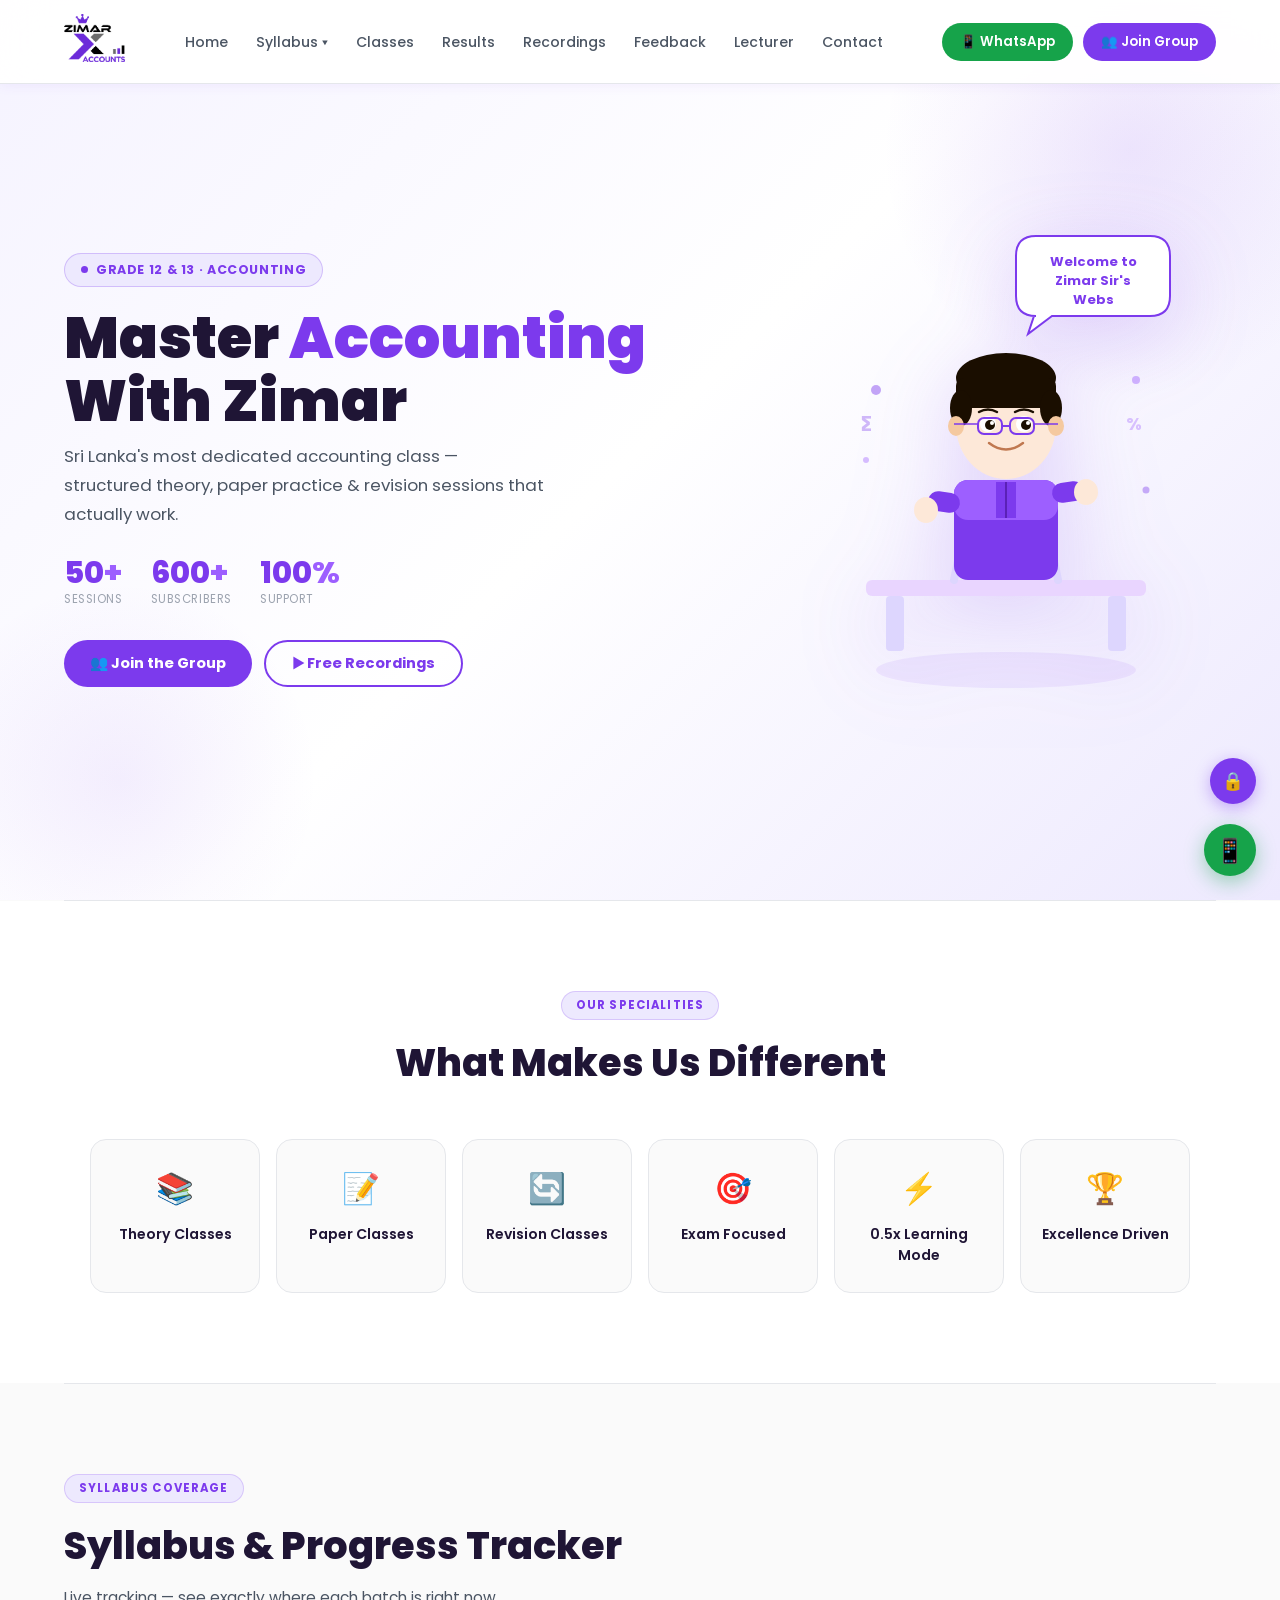
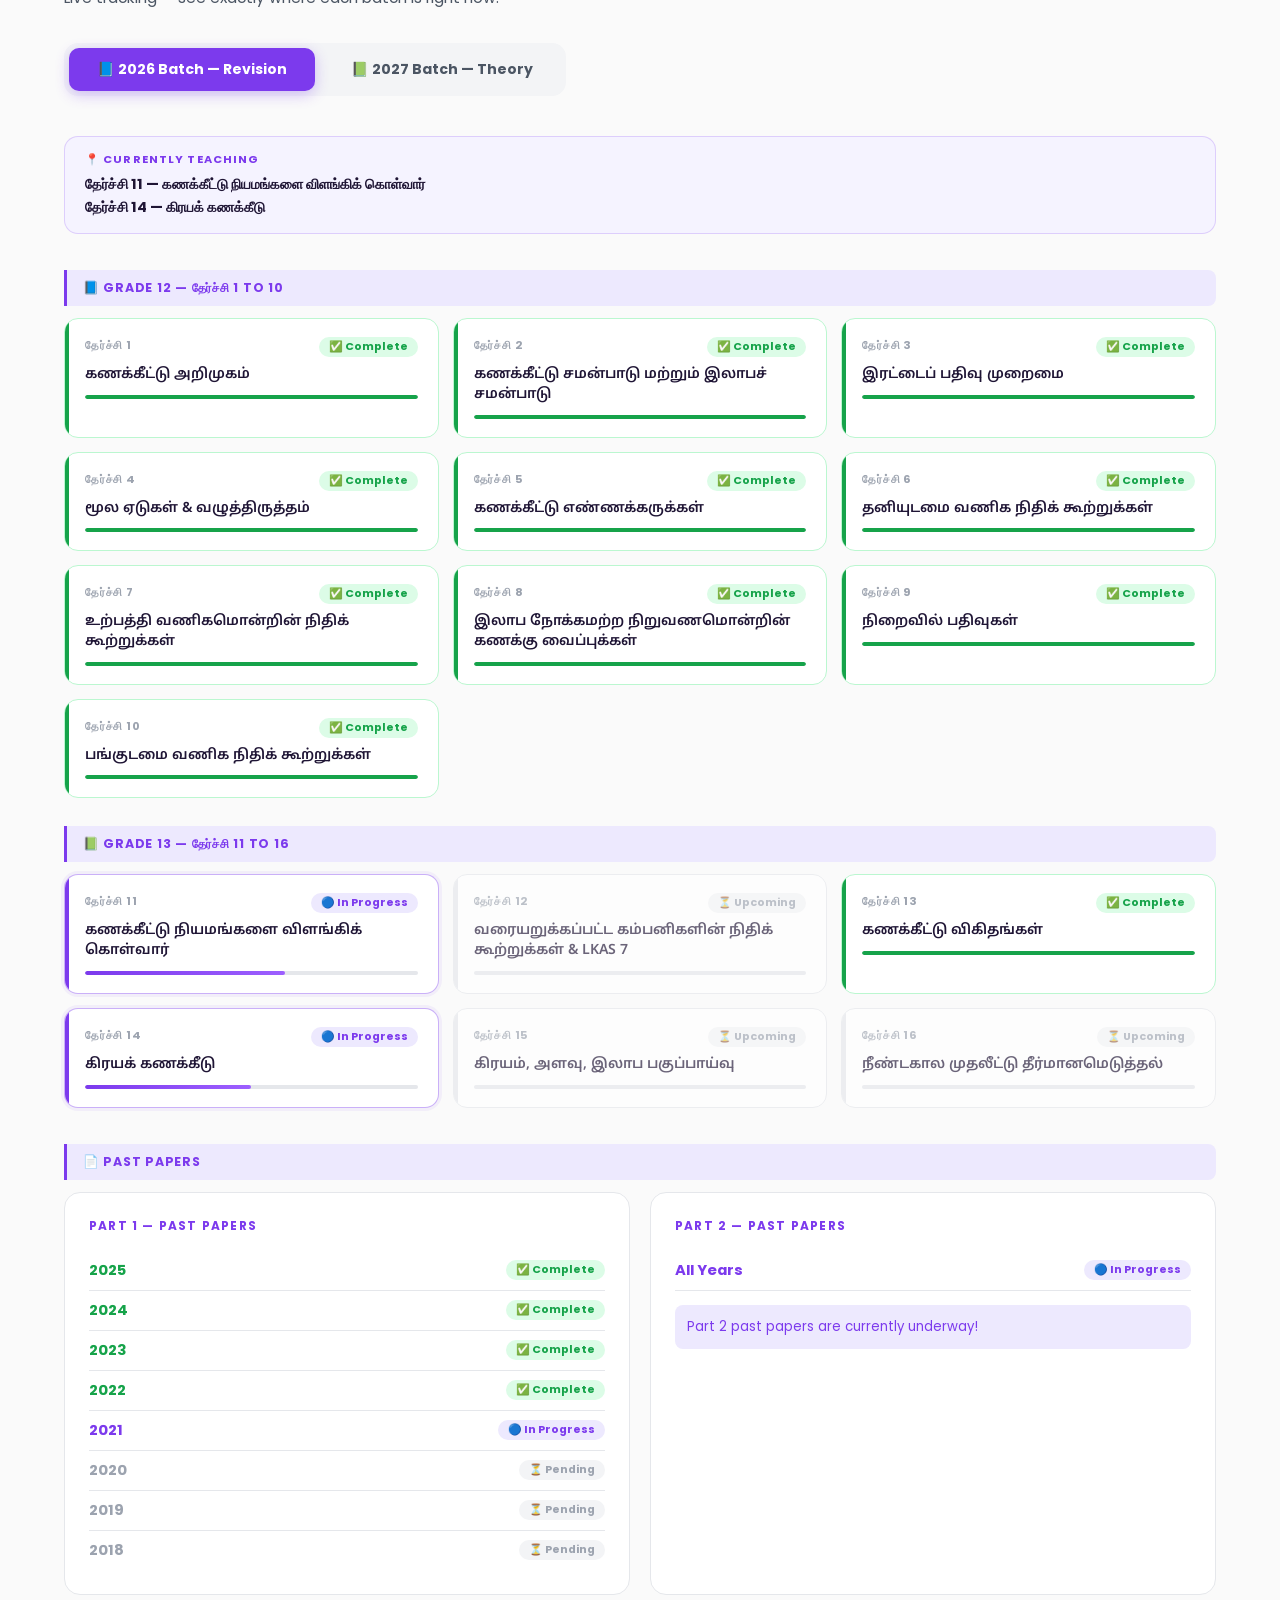
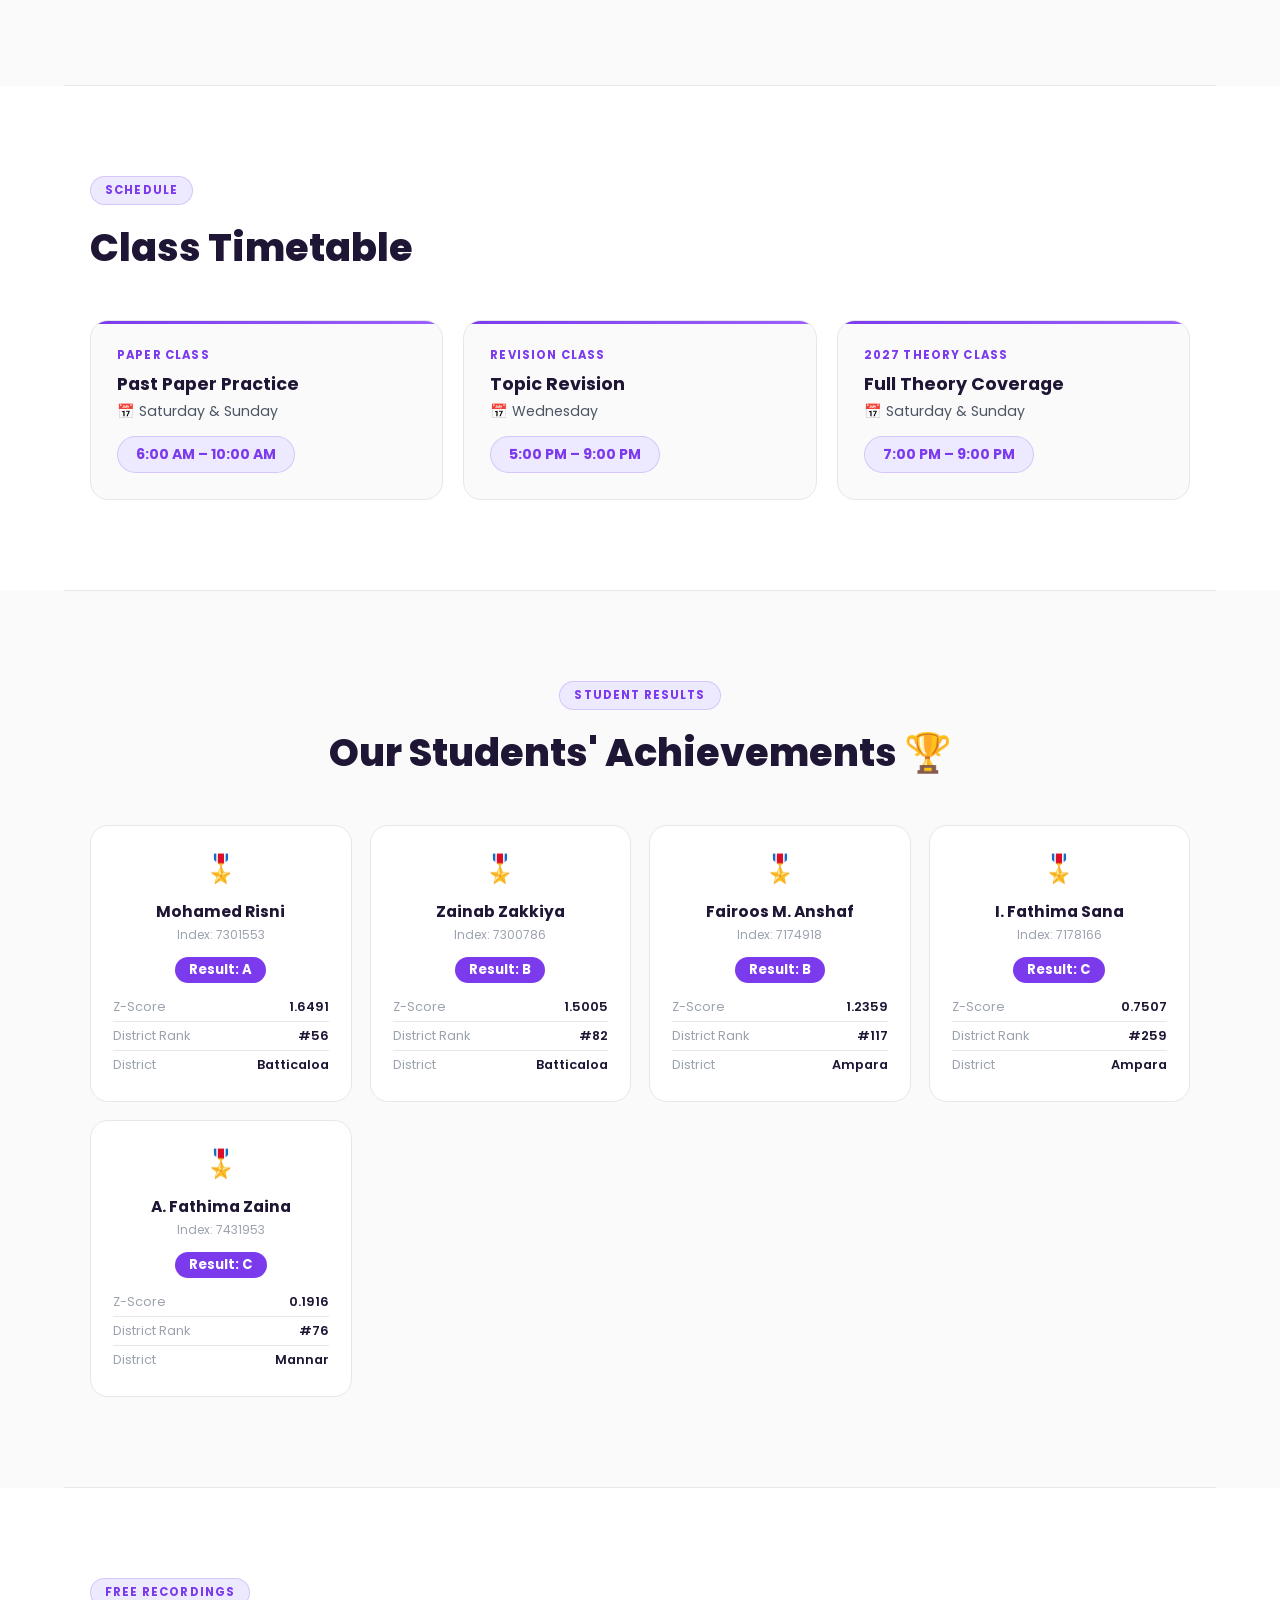
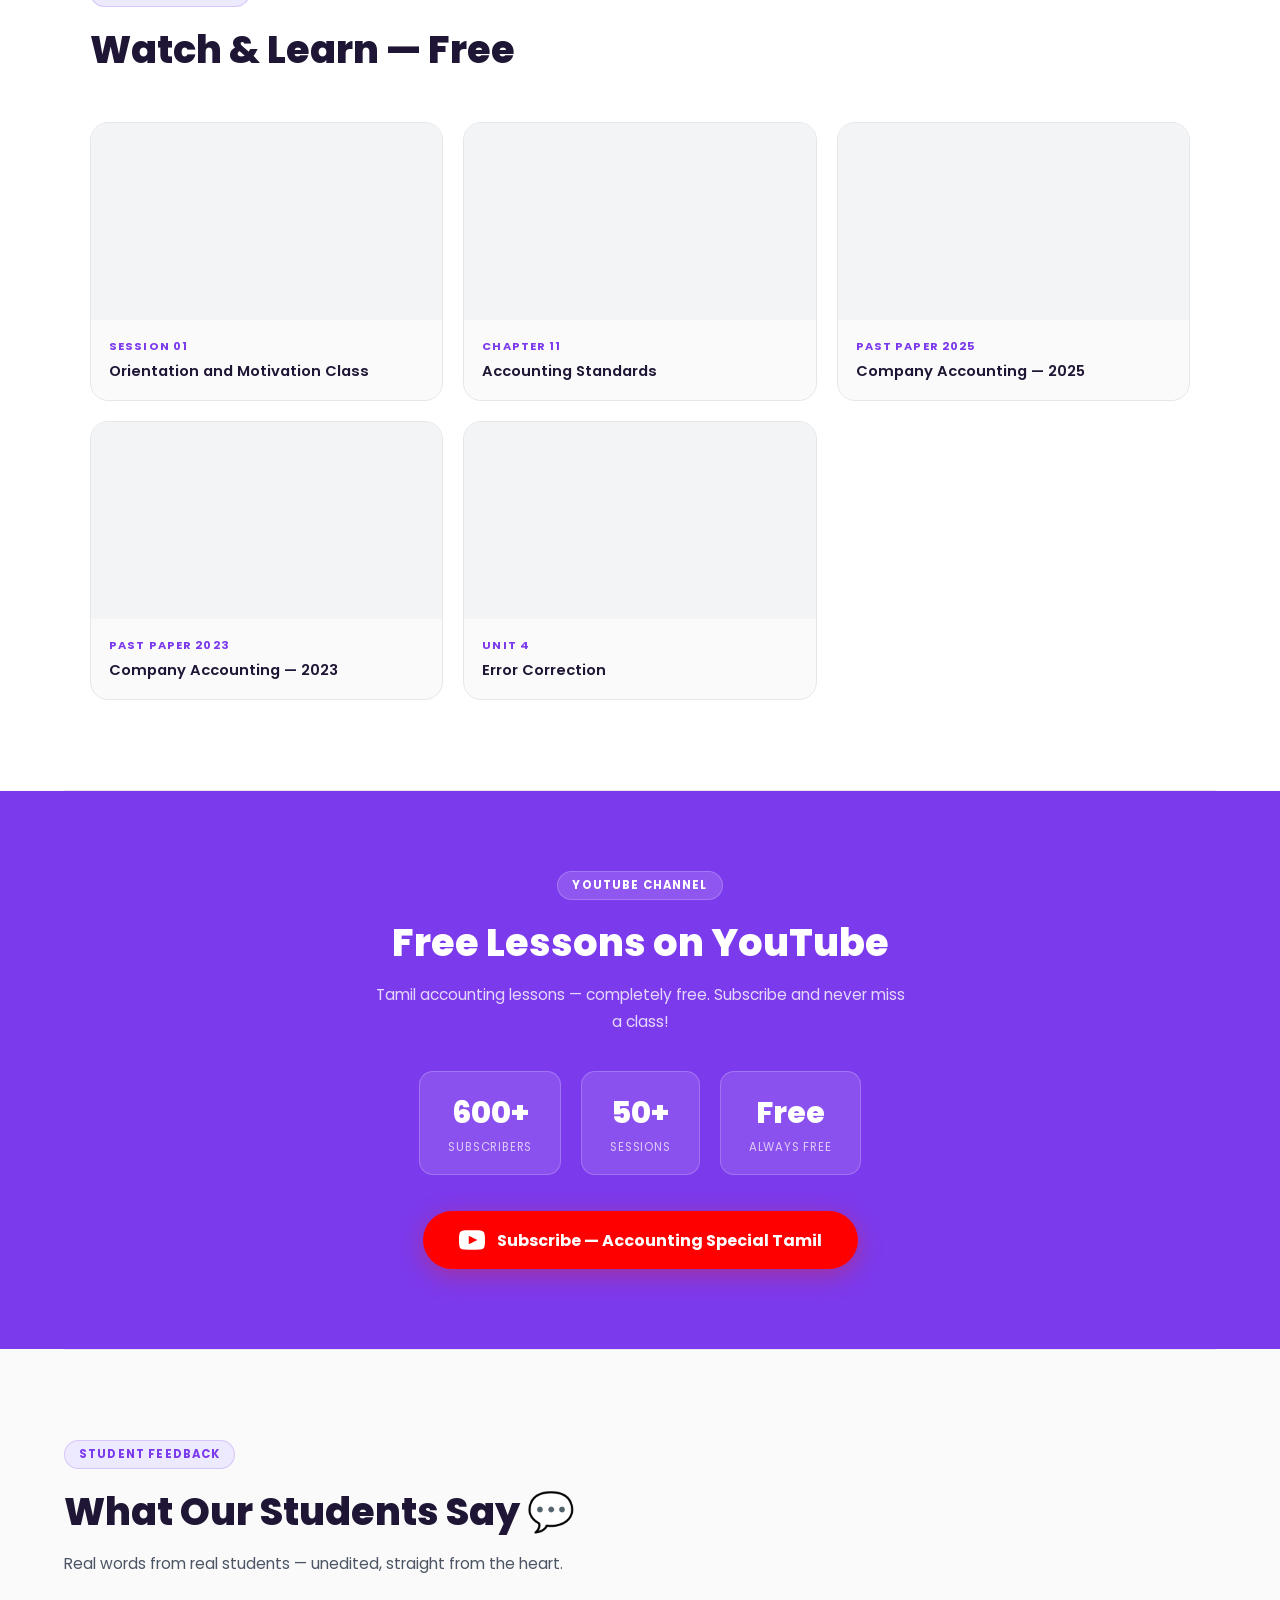
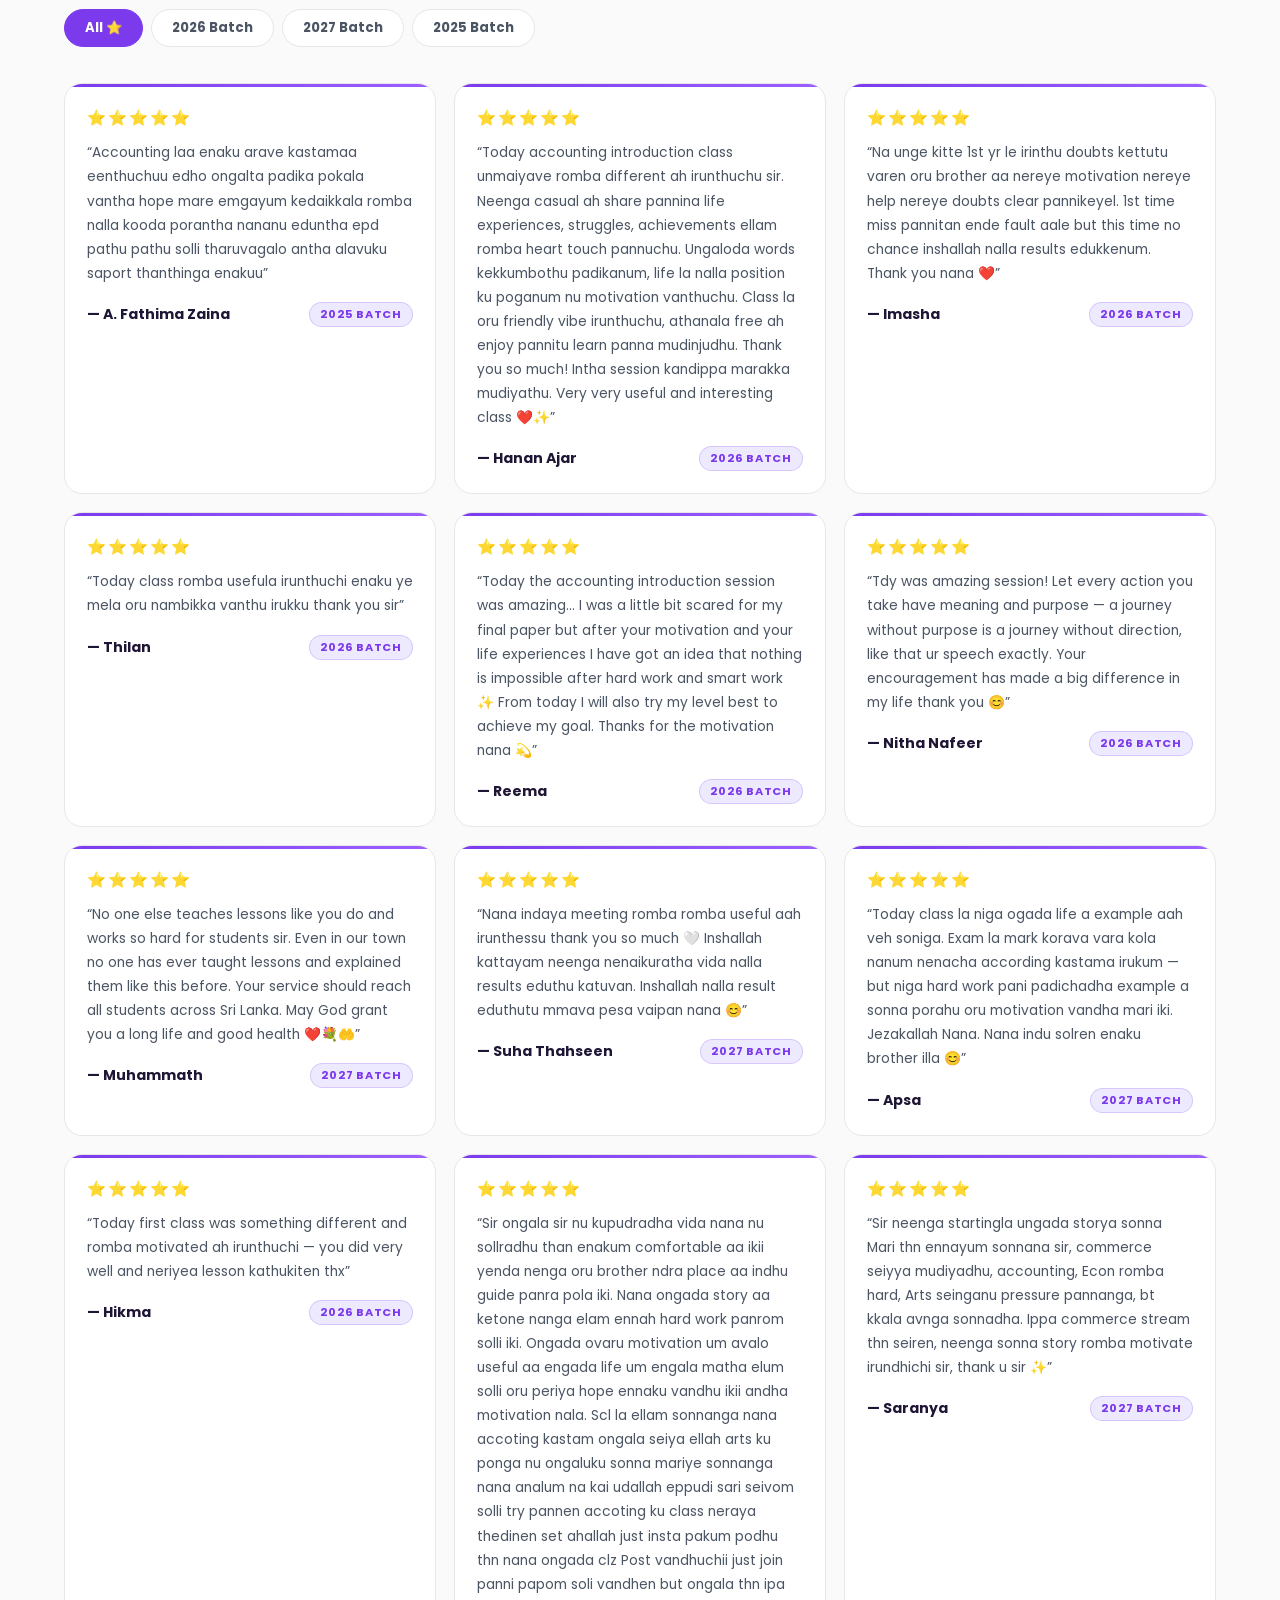
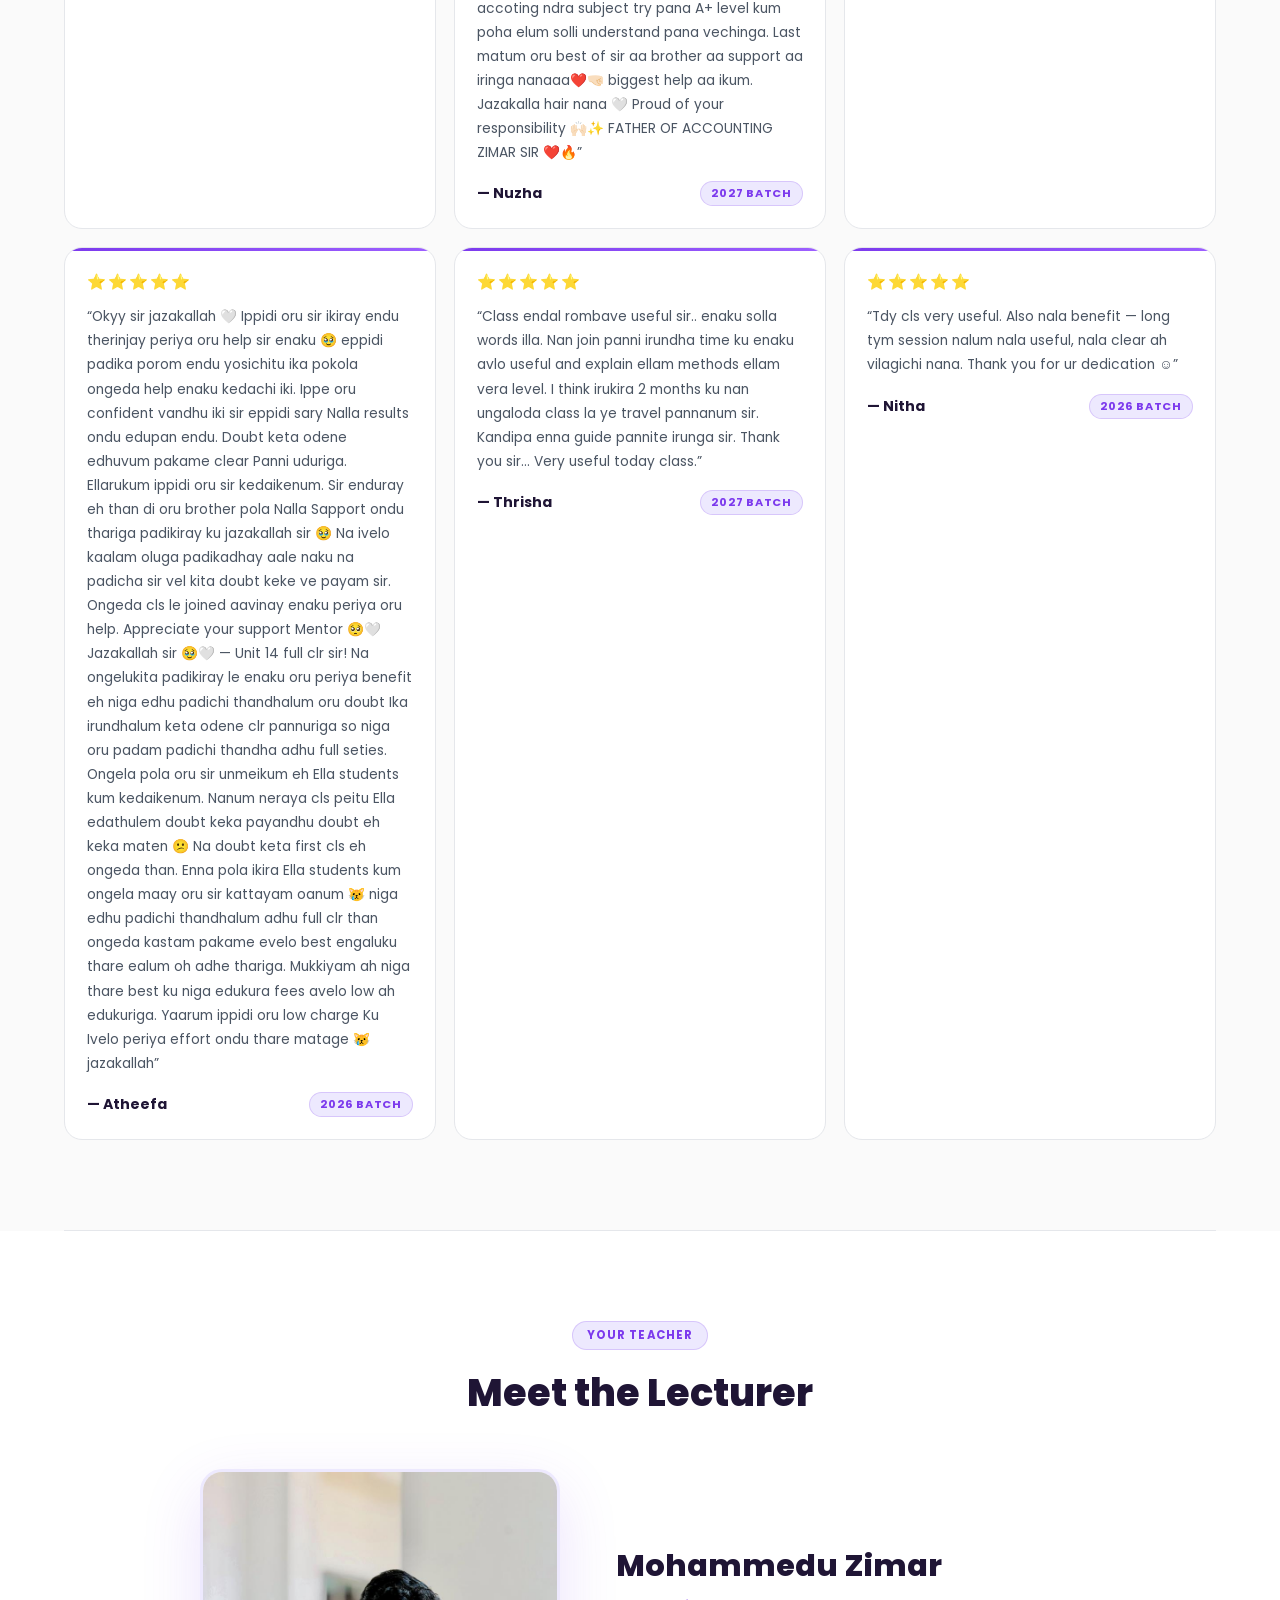
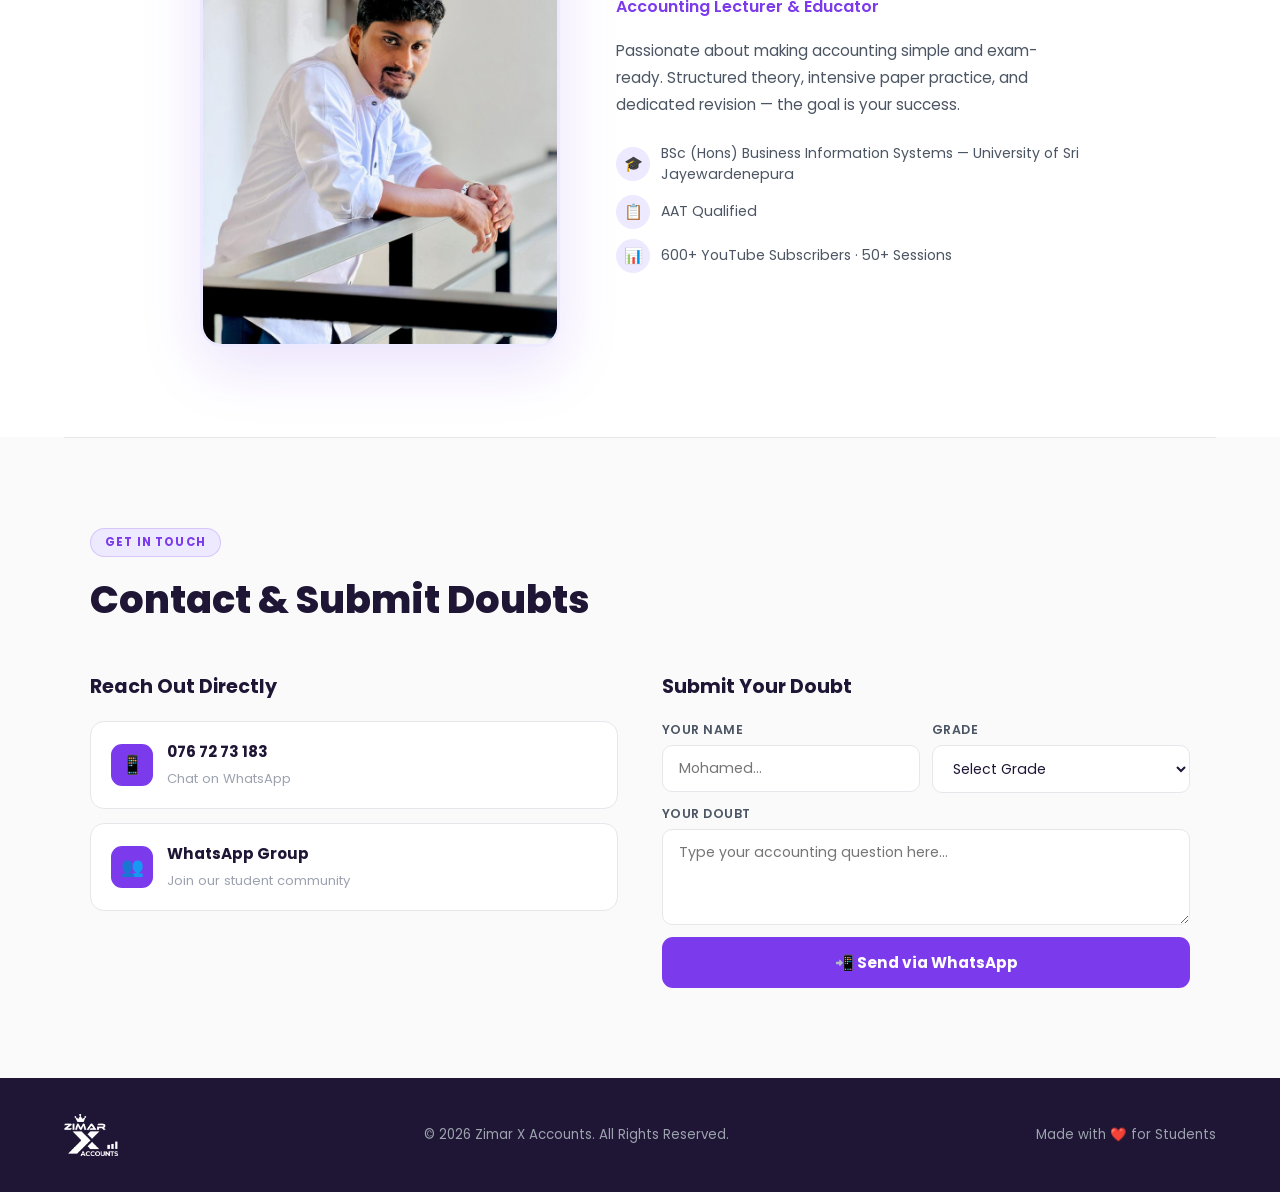
==== commit 27c60983: "Add files via upload" ====
--- a/index.html
+++ b/index.html
@@ -369,20 +369,6 @@
       <svg viewBox="0 0 400 480" xmlns="http://www.w3.org/2000/svg" width="100%" style="max-width:400px;display:block;margin:0 auto;" id="zimarCartoon">
         <ellipse cx="200" cy="440" rx="130" ry="18" fill="#7C3AED" opacity="0.08"/>
 
-        <g id="thoughtBubble" style="opacity:0;">
-          <circle cx="250" cy="120" r="7" fill="#FFFFFF" stroke="#7C3AED" stroke-width="1.5"/>
-          <circle cx="266" cy="100" r="10" fill="#FFFFFF" stroke="#7C3AED" stroke-width="1.5"/>
-          <ellipse cx="300" cy="65" rx="46" ry="36" fill="#FFFFFF" stroke="#7C3AED" stroke-width="2"/>
-          <text x="300" y="73" text-anchor="middle" font-size="28">🤔</text>
-        </g>
-
-        <g id="ideaBubble" style="opacity:0;">
-          <circle cx="250" cy="120" r="7" fill="#FFFFFF" stroke="#F59E0B" stroke-width="1.5"/>
-          <circle cx="266" cy="100" r="10" fill="#FFFFFF" stroke="#F59E0B" stroke-width="1.5"/>
-          <circle cx="300" cy="58" r="34" fill="#FEF3C7" stroke="#F59E0B" stroke-width="2"/>
-          <text x="300" y="68" text-anchor="middle" font-size="30">💡</text>
-        </g>
-
         <g id="speechBubble" style="opacity:0;">
           <path d="M210 26 Q210 6 230 6 L344 6 Q364 6 364 26 L364 66 Q364 86 344 86 L246 86 L222 104 L228 86 L230 86 Q210 86 210 66 Z" fill="#FFFFFF" stroke="#7C3AED" stroke-width="2"/>
           <text x="287" y="36" text-anchor="middle" font-family="Poppins,sans-serif" font-size="13" font-weight="700" fill="#7C3AED" id="welcomeLine1"></text>
@@ -488,18 +474,7 @@
         0%,100%{transform:translateY(0);}
         50%{transform:translateY(-4px);}
       }
-      #thoughtBubble{animation:bubbleShow 0.3s ease 2s forwards;}
-      @keyframes bubbleShow{
-        from{opacity:0;transform:scale(0.5);}
-        to{opacity:1;transform:scale(1);}
-      }
-      #ideaBubble{animation:ideaPop 0.4s ease 3s forwards;}
-      @keyframes ideaPop{
-        0%{opacity:0;transform:scale(0.3) rotate(-15deg);}
-        60%{opacity:1;transform:scale(1.25) rotate(8deg);}
-        100%{opacity:1;transform:scale(1) rotate(0deg);}
-      }
-      #speechBubble{animation:bubbleIn 0.4s ease 3.6s forwards;}
+      #speechBubble{animation:bubbleIn 0.4s ease 2s forwards;}
       @keyframes bubbleIn{
         from{opacity:0;transform:scale(0.7) translateY(10px);}
         to{opacity:1;transform:scale(1) translateY(0);}
@@ -524,7 +499,7 @@
             }
           }, 40);
         }
-        setTimeout(function(){ typeLine(0); }, 4000);
+        setTimeout(function(){ typeLine(0); }, 2400);
       })();
     </script>
 
@@ -562,15 +537,7 @@
     </div>
     <div class="batch-content active" id="batch-2026">
       <div class="syllabus-header-info">
-        <div style="flex:1;min-width:220px;">
-          <div style="font-size:0.72rem;font-weight:700;letter-spacing:0.08em;text-transform:uppercase;color:var(--muted);margin-bottom:7px;">Overall Progress — 2026 Batch</div>
-          <div class="overall-bar"><div class="overall-fill" id="fill-2026"></div></div>
-          <div style="display:flex;justify-content:space-between;align-items:center;margin-top:5px;">
-            <span style="color:var(--text2);font-size:0.8rem;" id="summary-2026">—</span>
-            <span class="overall-pct" id="pct-2026">—</span>
-          </div>
-        </div>
-        <div class="current-chapter-badge">
+        <div class="current-chapter-badge" style="width:100%;">
           <div class="cc-label">📍 Currently Teaching</div>
           <div class="cc-name" id="current-name-2026">—</div>
         </div>
@@ -584,15 +551,7 @@
     </div>
     <div class="batch-content" id="batch-2027">
       <div class="syllabus-header-info">
-        <div style="flex:1;min-width:220px;">
-          <div style="font-size:0.72rem;font-weight:700;letter-spacing:0.08em;text-transform:uppercase;color:var(--muted);margin-bottom:7px;">Overall Progress — 2027 Batch</div>
-          <div class="overall-bar"><div class="overall-fill" id="fill-2027"></div></div>
-          <div style="display:flex;justify-content:space-between;align-items:center;margin-top:5px;">
-            <span style="color:var(--text2);font-size:0.8rem;" id="summary-2027">—</span>
-            <span class="overall-pct" id="pct-2027">—</span>
-          </div>
-        </div>
-        <div class="current-chapter-badge">
+        <div class="current-chapter-badge" style="width:100%;">
           <div class="cc-label">📍 Currently Teaching</div>
           <div class="cc-name" id="current-name-2027">—</div>
         </div>
@@ -939,14 +898,7 @@
 function updateOverall(batch) {
   var d = SYLLABUS[batch];
   var all = d.grade12.concat(d.grade13);
-  var total = all.length;
-  var done  = all.filter(function(u){return u.status==='complete';}).length;
   var currentUnits = all.filter(function(u){return u.status==='current';});
-  var prog  = currentUnits.length;
-  var pct   = Math.round((done/total)*100);
-  document.getElementById('fill-'+batch).style.width = pct+'%';
-  document.getElementById('pct-'+batch).textContent  = pct+'%';
-  document.getElementById('summary-'+batch).textContent = done + ' of ' + total + ' units completed · ' + prog + ' in progress';
 
   var nameEl = document.getElementById('current-name-'+batch);
   if (currentUnits.length === 0) {
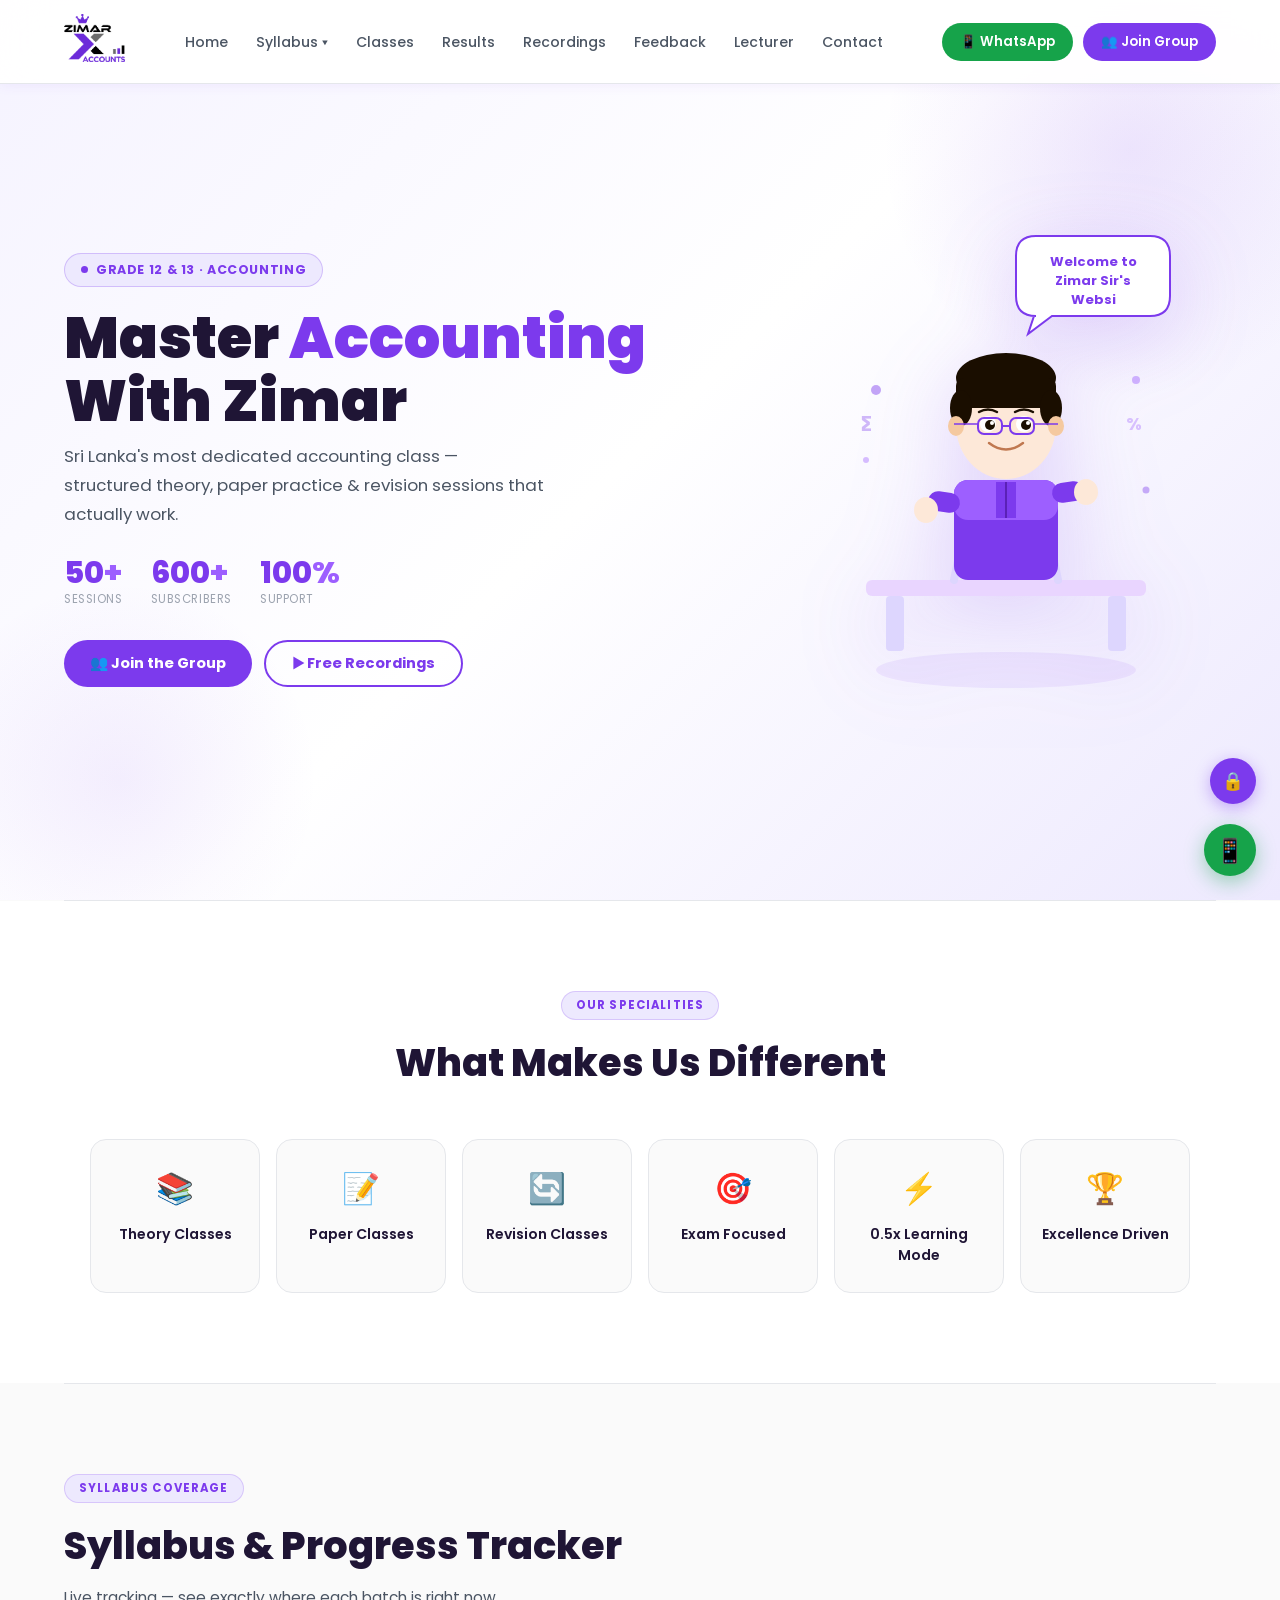
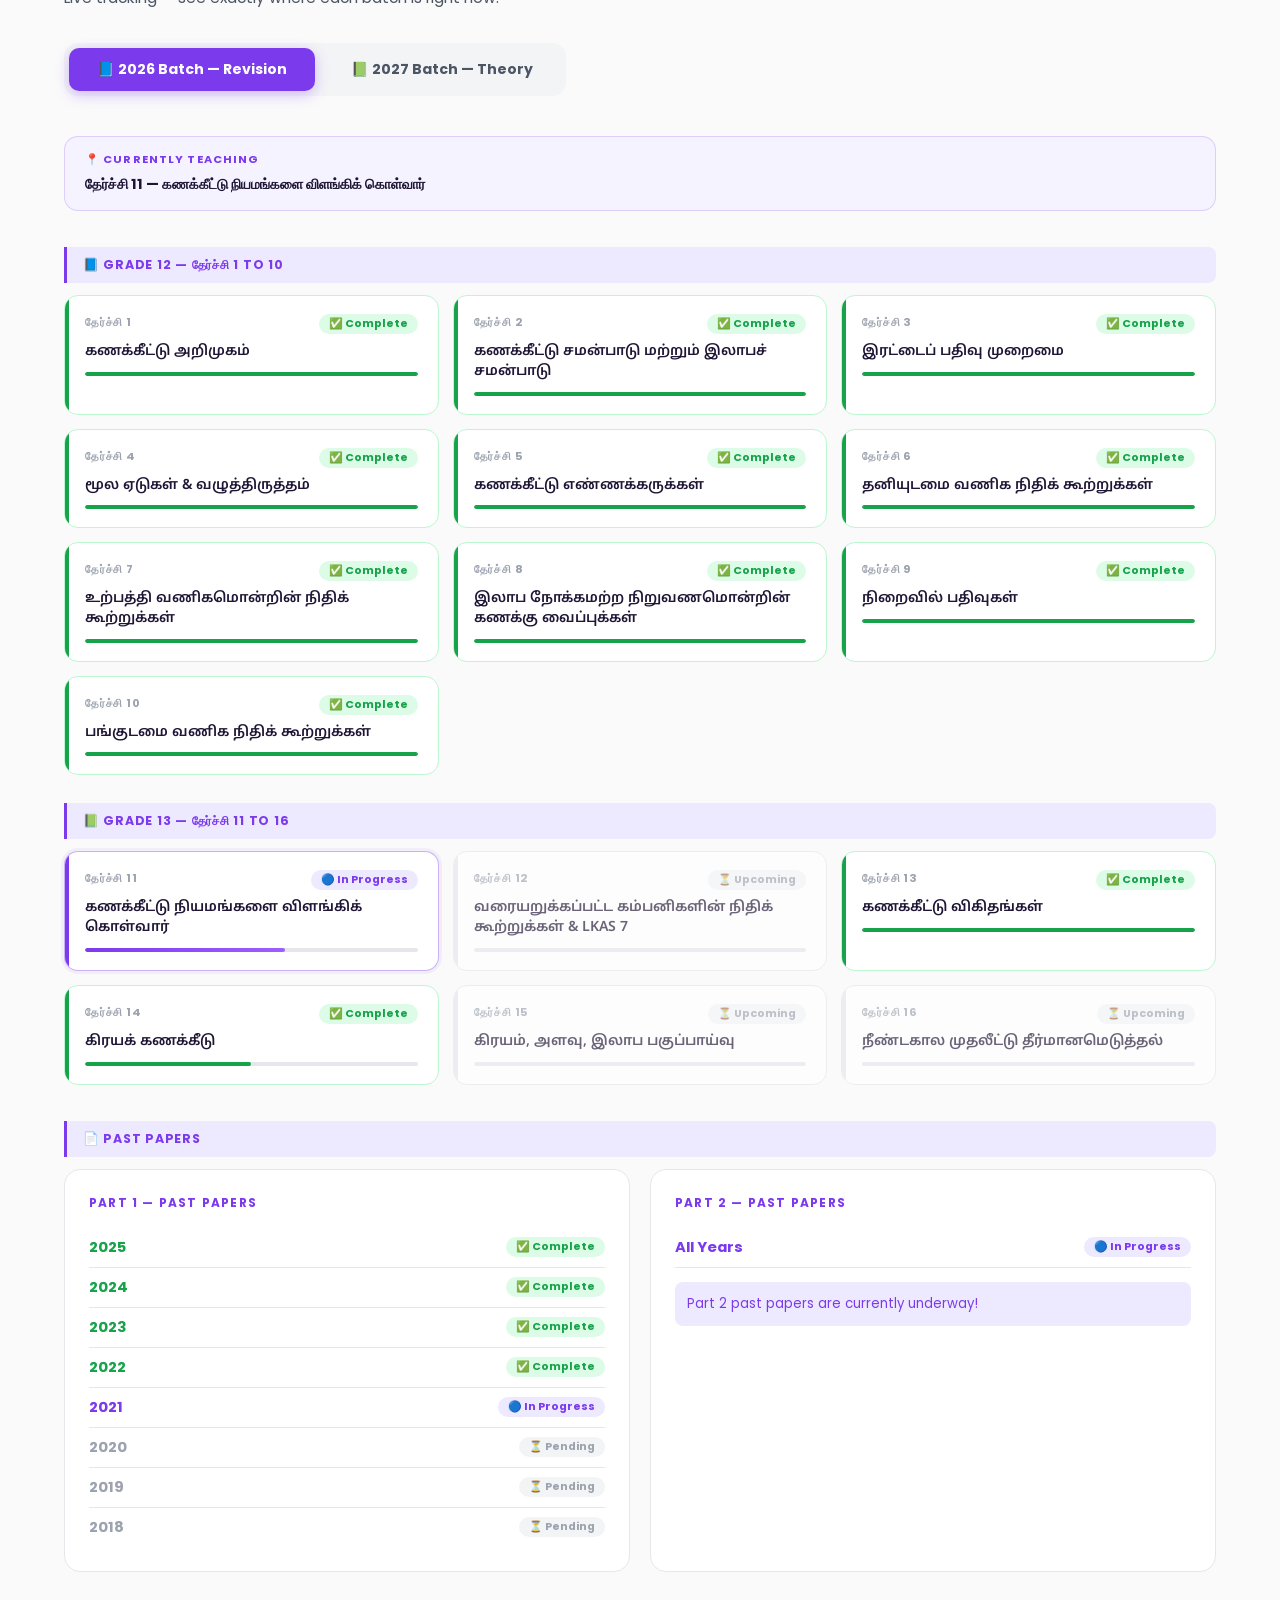
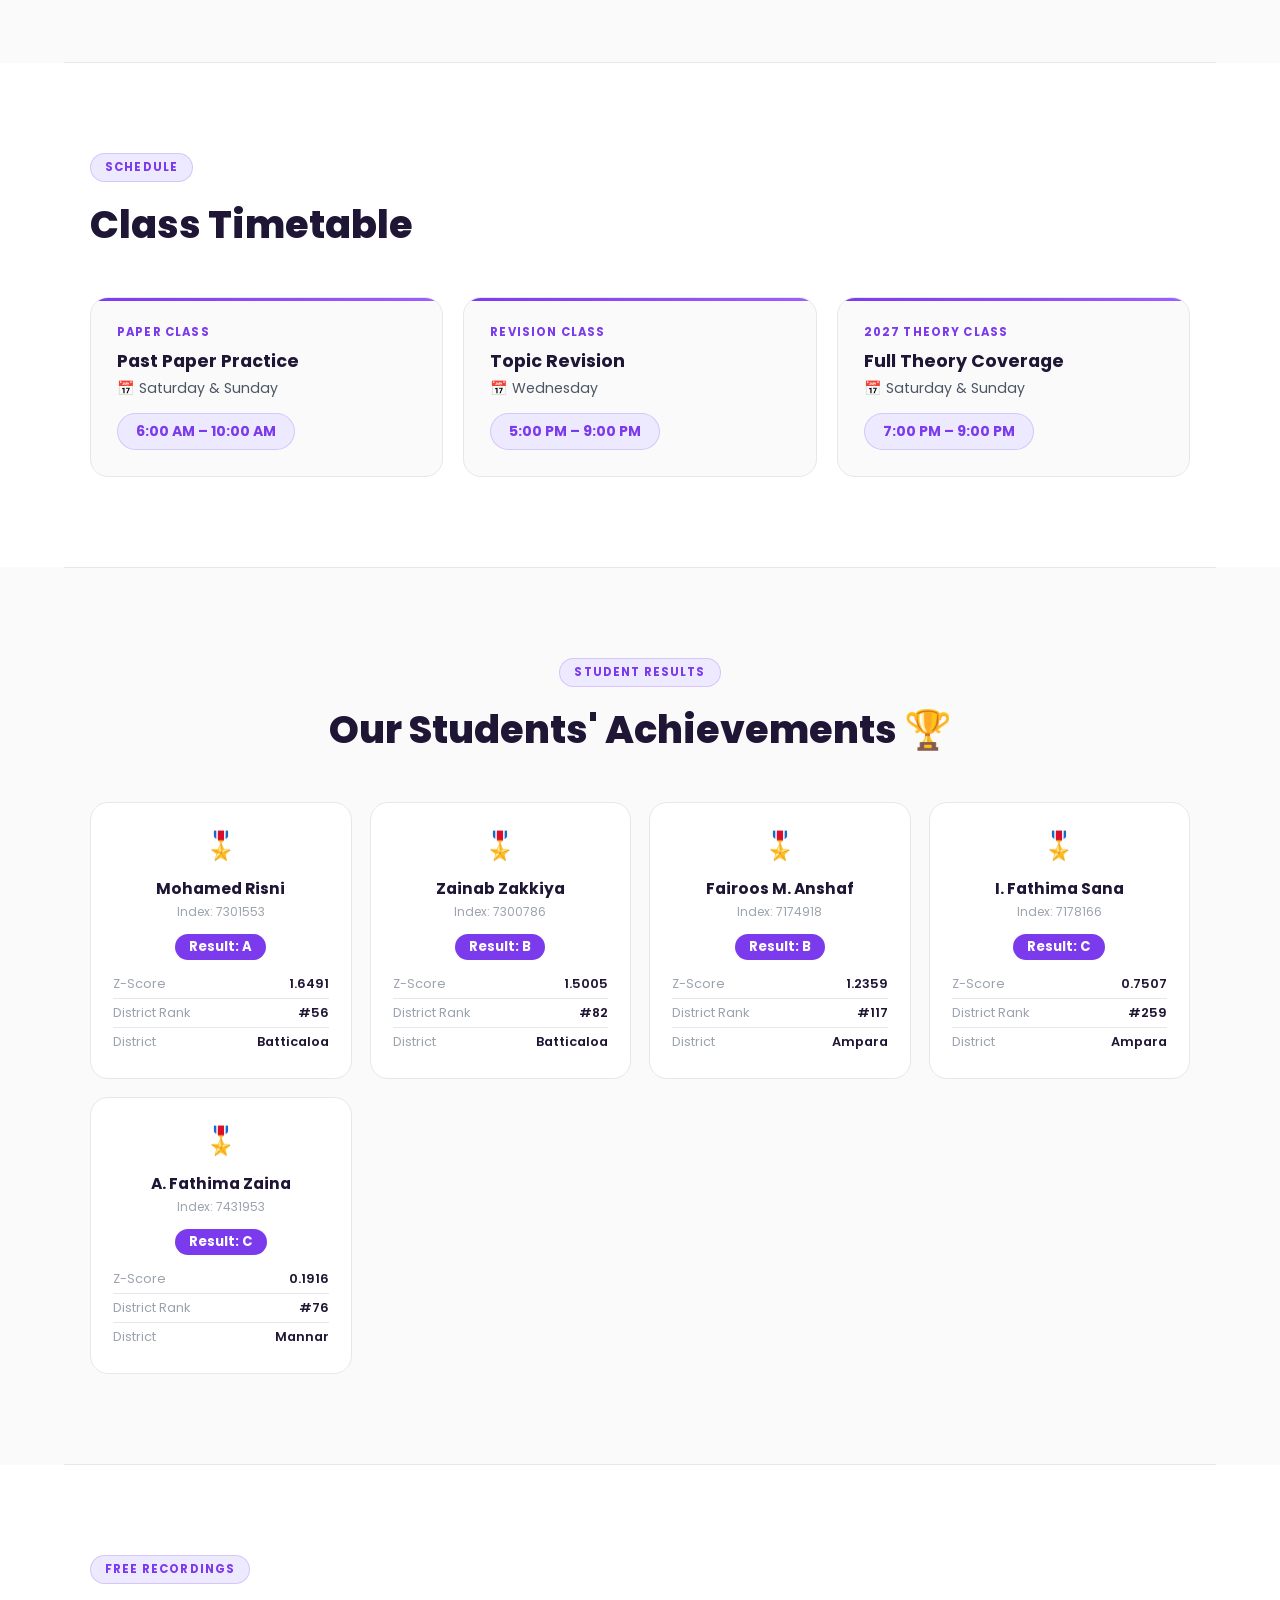
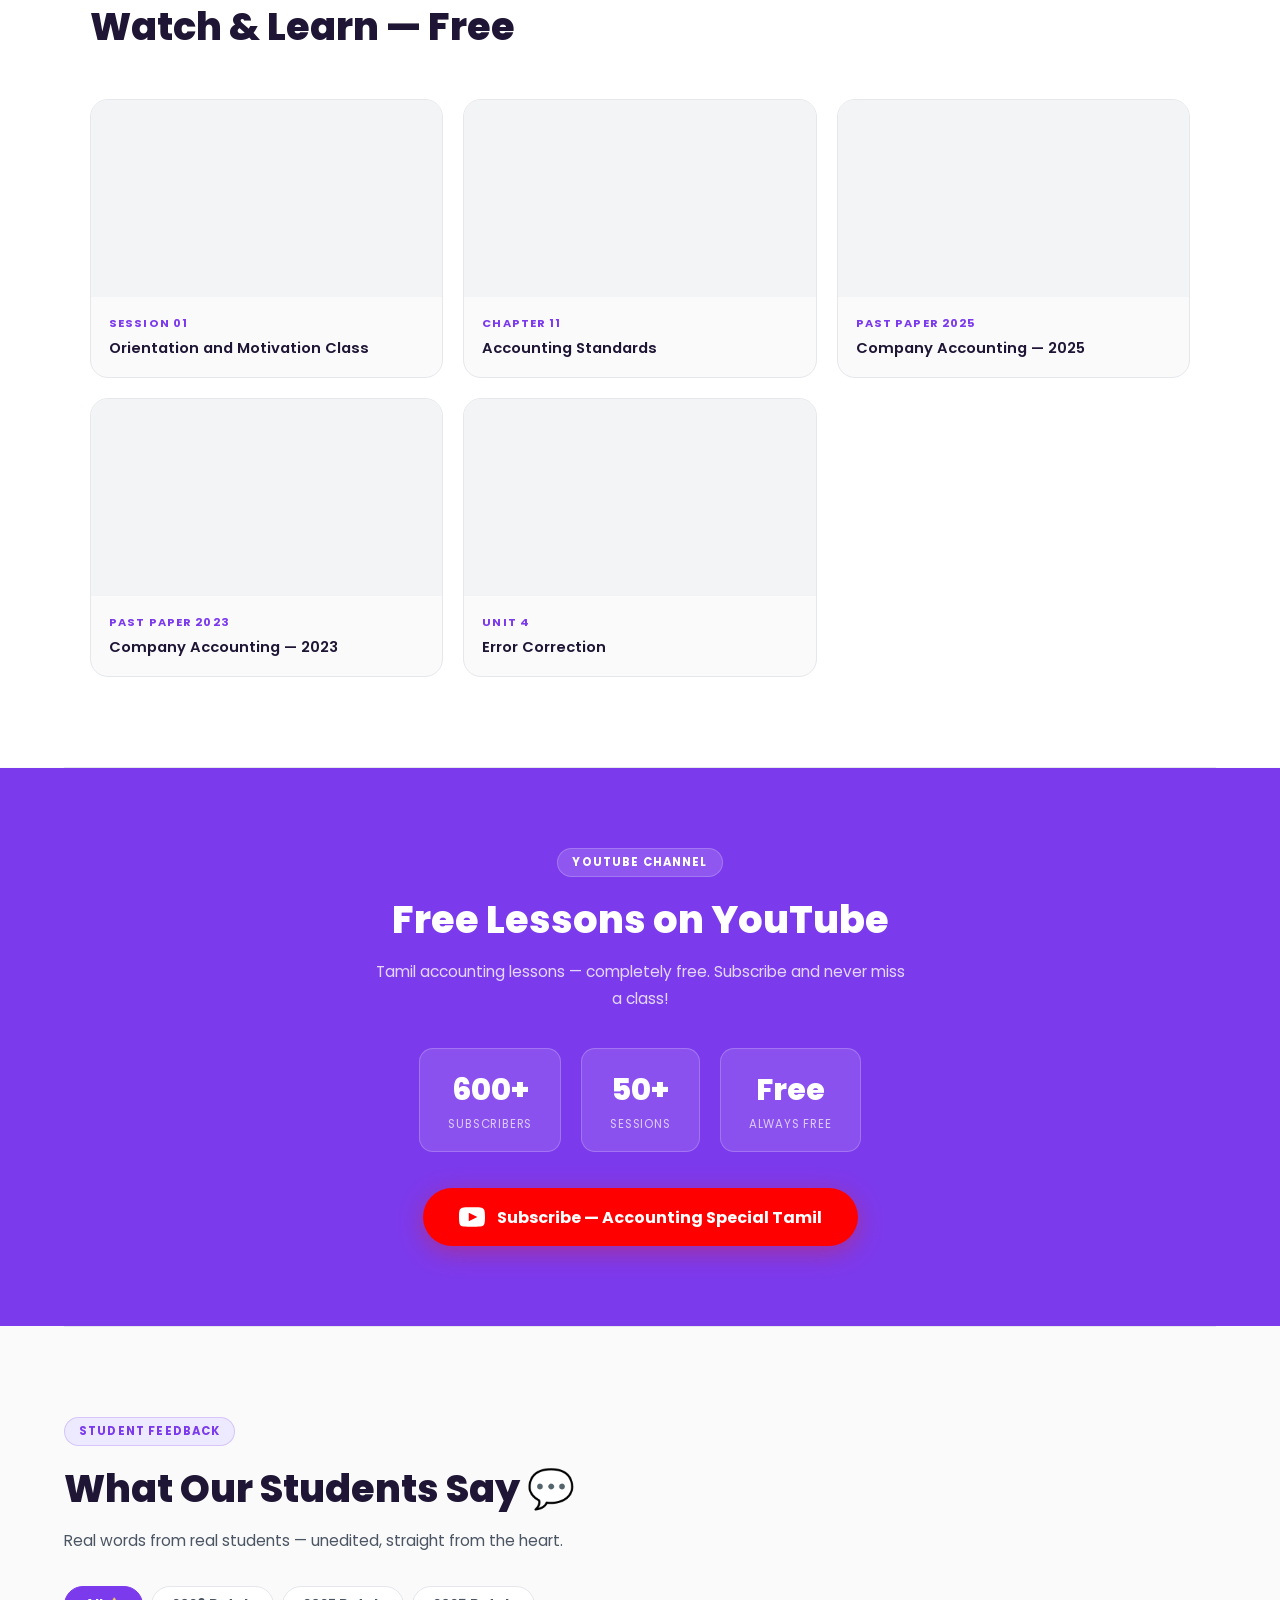
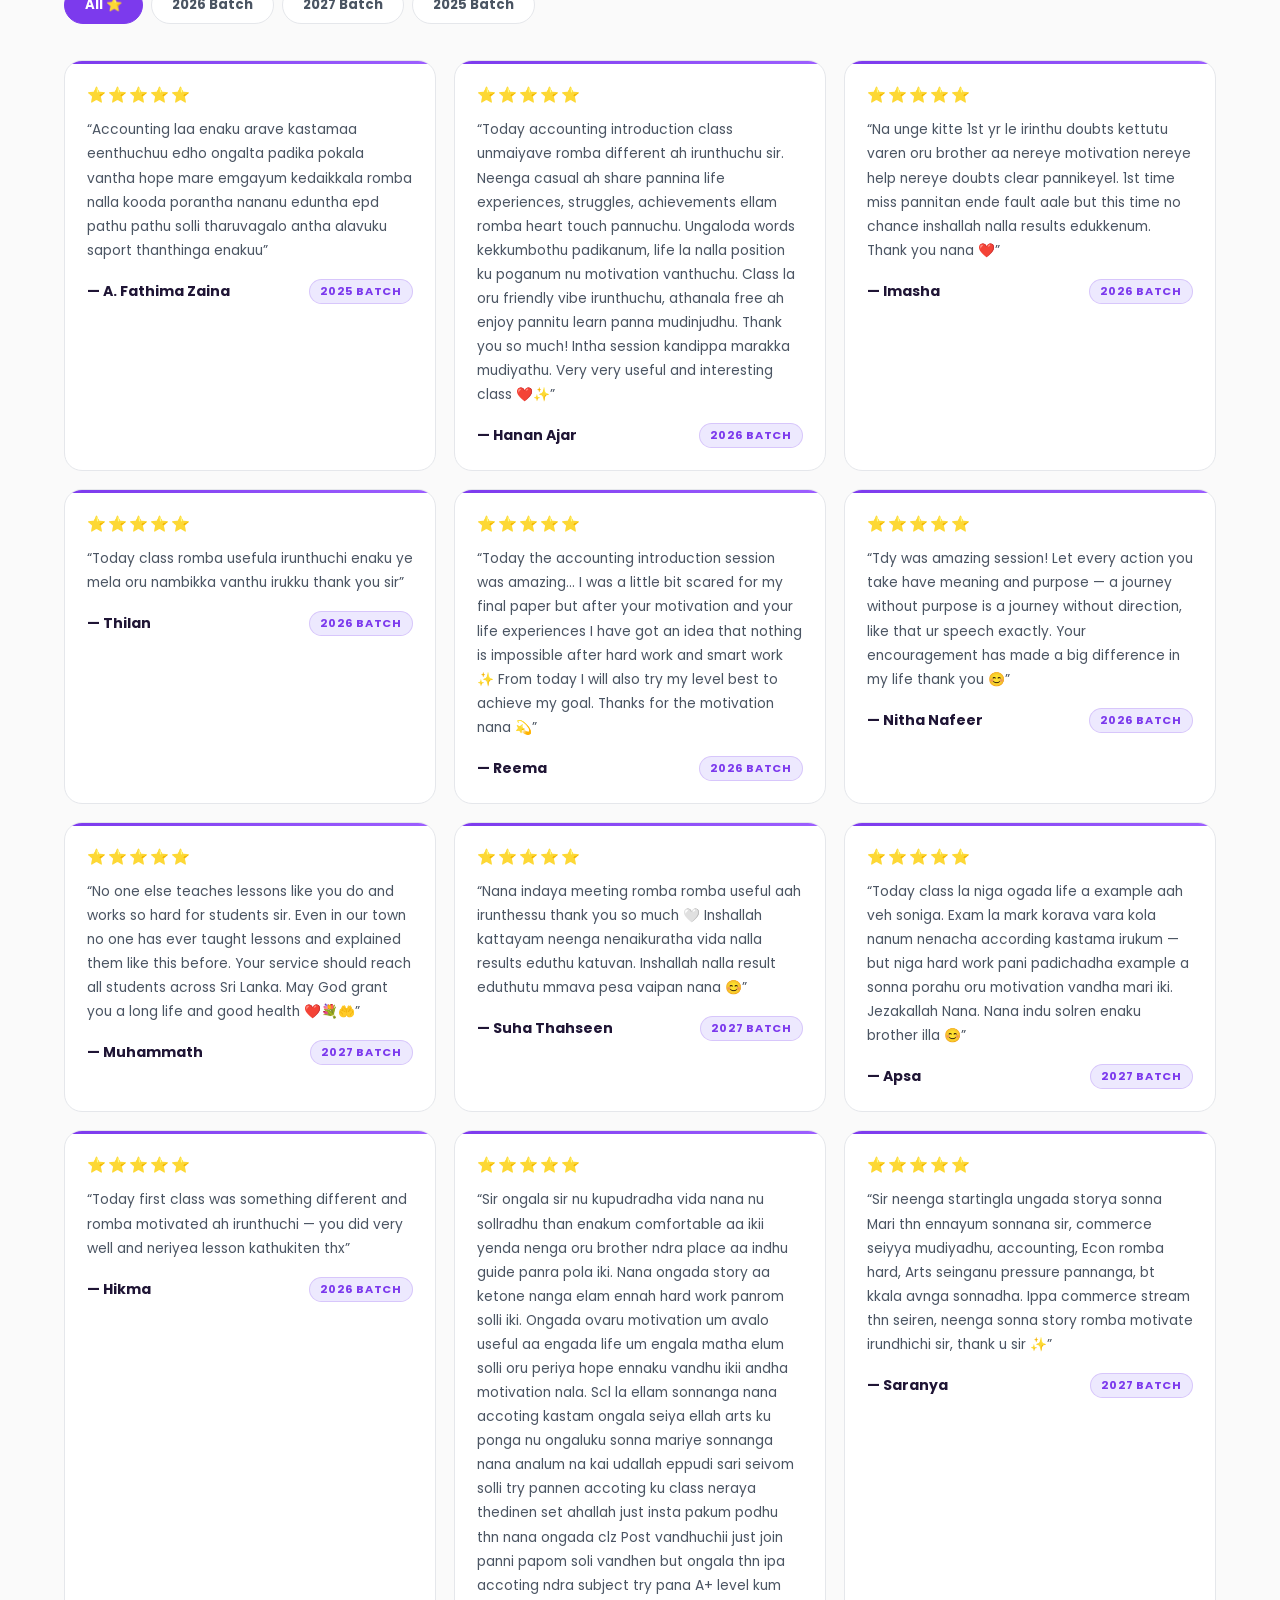
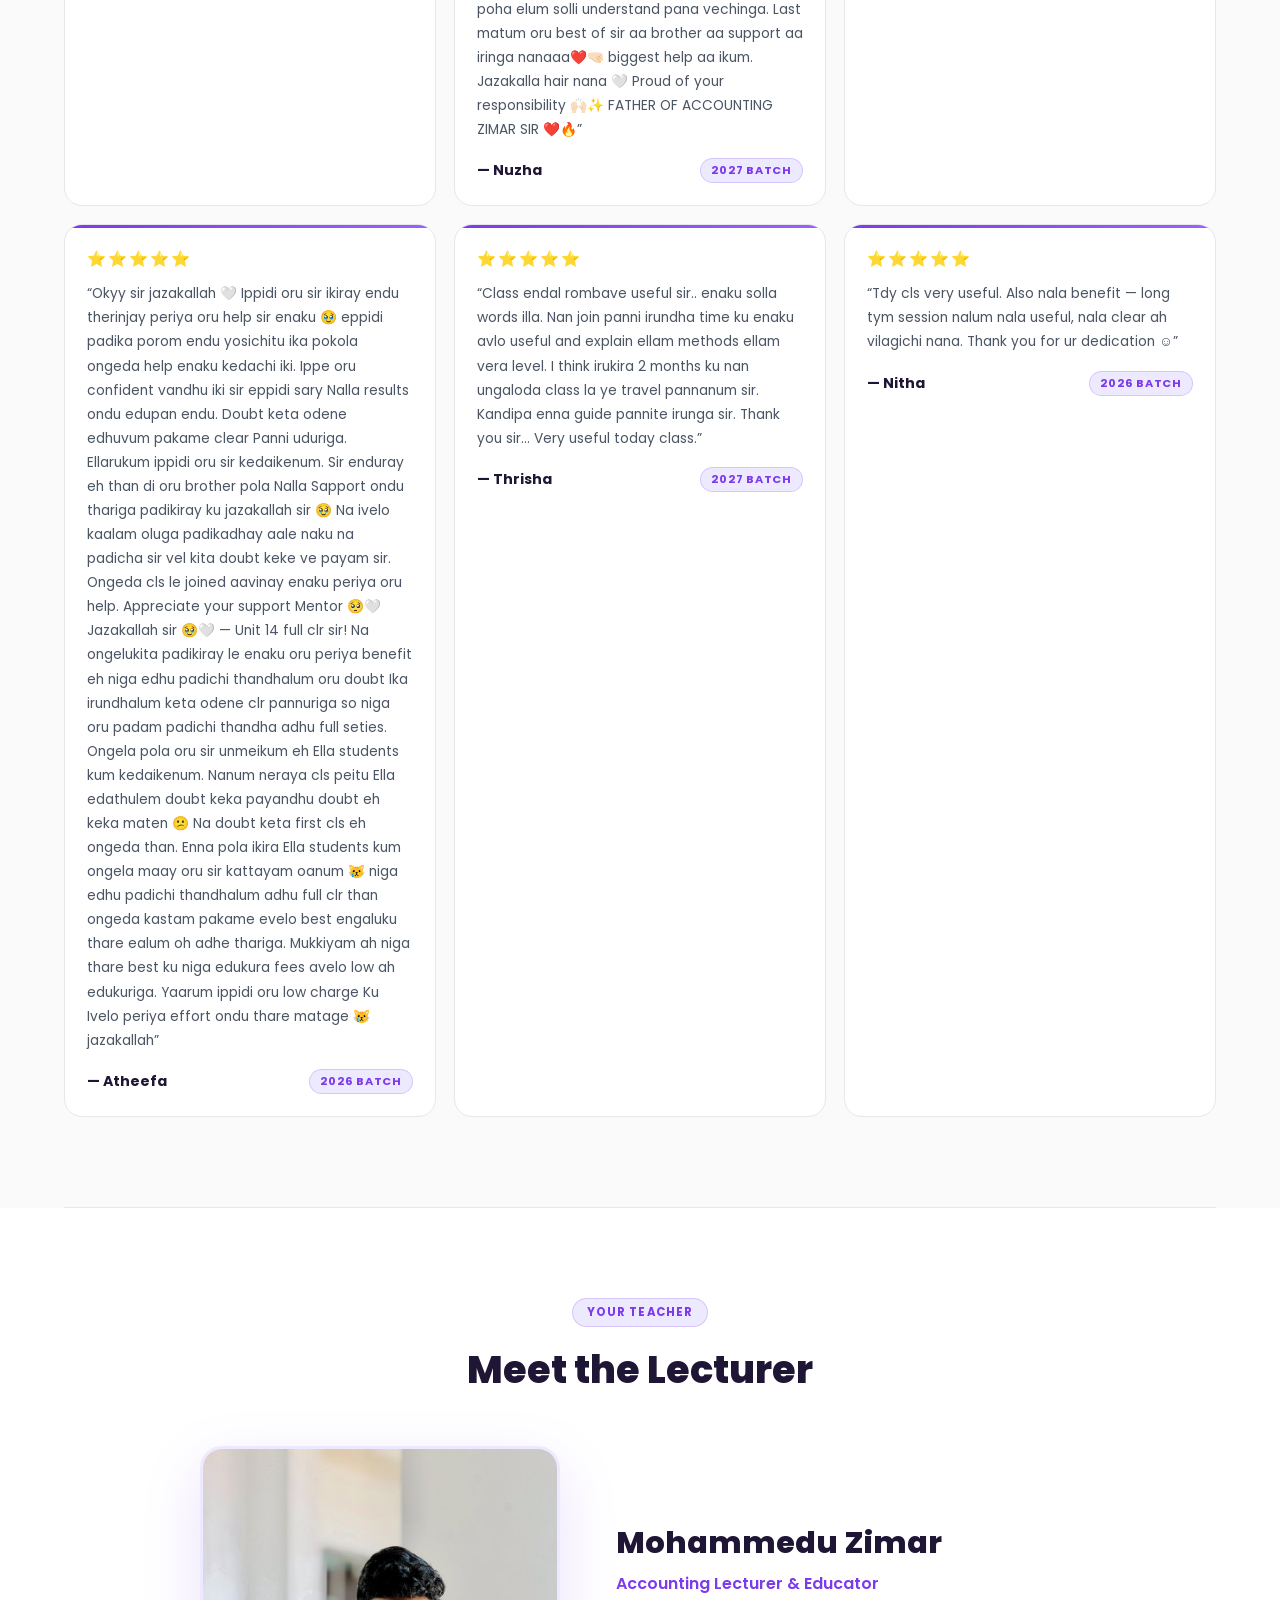
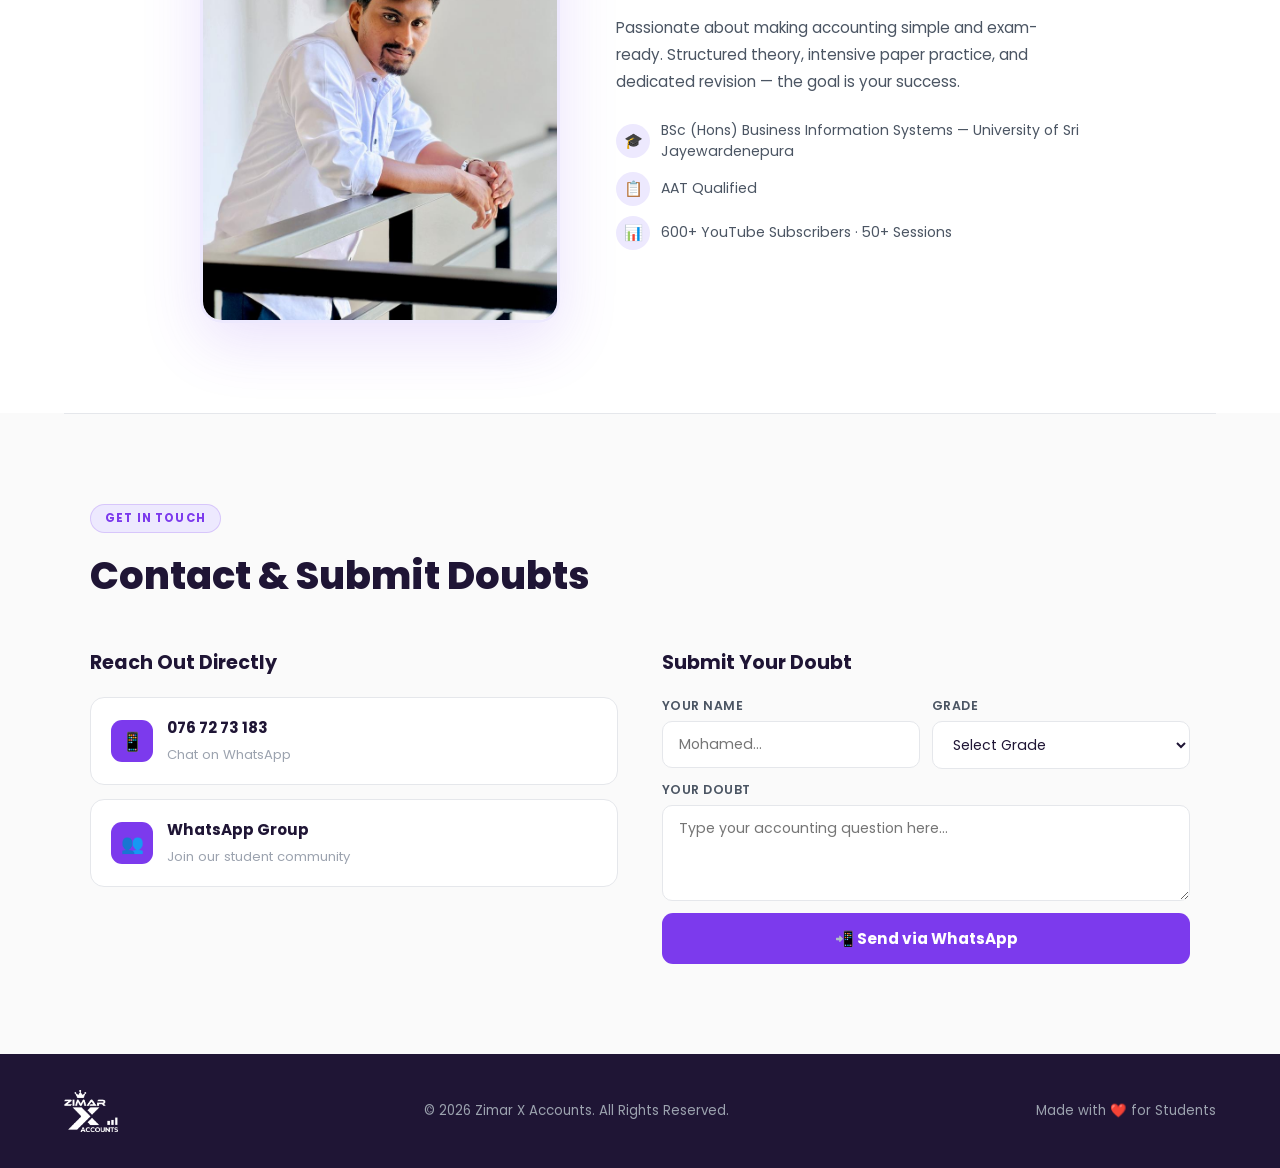
==== commit c8ac7b92: "Update index.html" ====
--- a/index.html
+++ b/index.html
@@ -790,7 +790,7 @@
       {num:'தேர்ச்சி 11', name:'கணக்கீட்டு நியமங்களை விளங்கிக் கொள்வார்',                  status:'current',  pct:60},
       {num:'தேர்ச்சி 12', name:'வரையறுக்கப்பட்ட கம்பனிகளின் நிதிக் கூற்றுக்கள் & LKAS 7', status:'upcoming', pct:0},
       {num:'தேர்ச்சி 13', name:'கணக்கீட்டு விகிதங்கள்',                                      status:'complete', pct:100},
-      {num:'தேர்ச்சி 14', name:'கிரயக் கணக்கீடு',                                            status:'current',  pct:50},
+      {num:'தேர்ச்சி 14', name:'கிரயக் கணக்கீடு',                                            status:'complete',  pct:50},
       {num:'தேர்ச்சி 15', name:'கிரயம், அளவு, இலாப பகுப்பாய்வு',                            status:'upcoming', pct:0},
       {num:'தேர்ச்சி 16', name:'நீண்டகால முதலீட்டு தீர்மானமெடுத்தல்',                       status:'upcoming', pct:0},
     ],
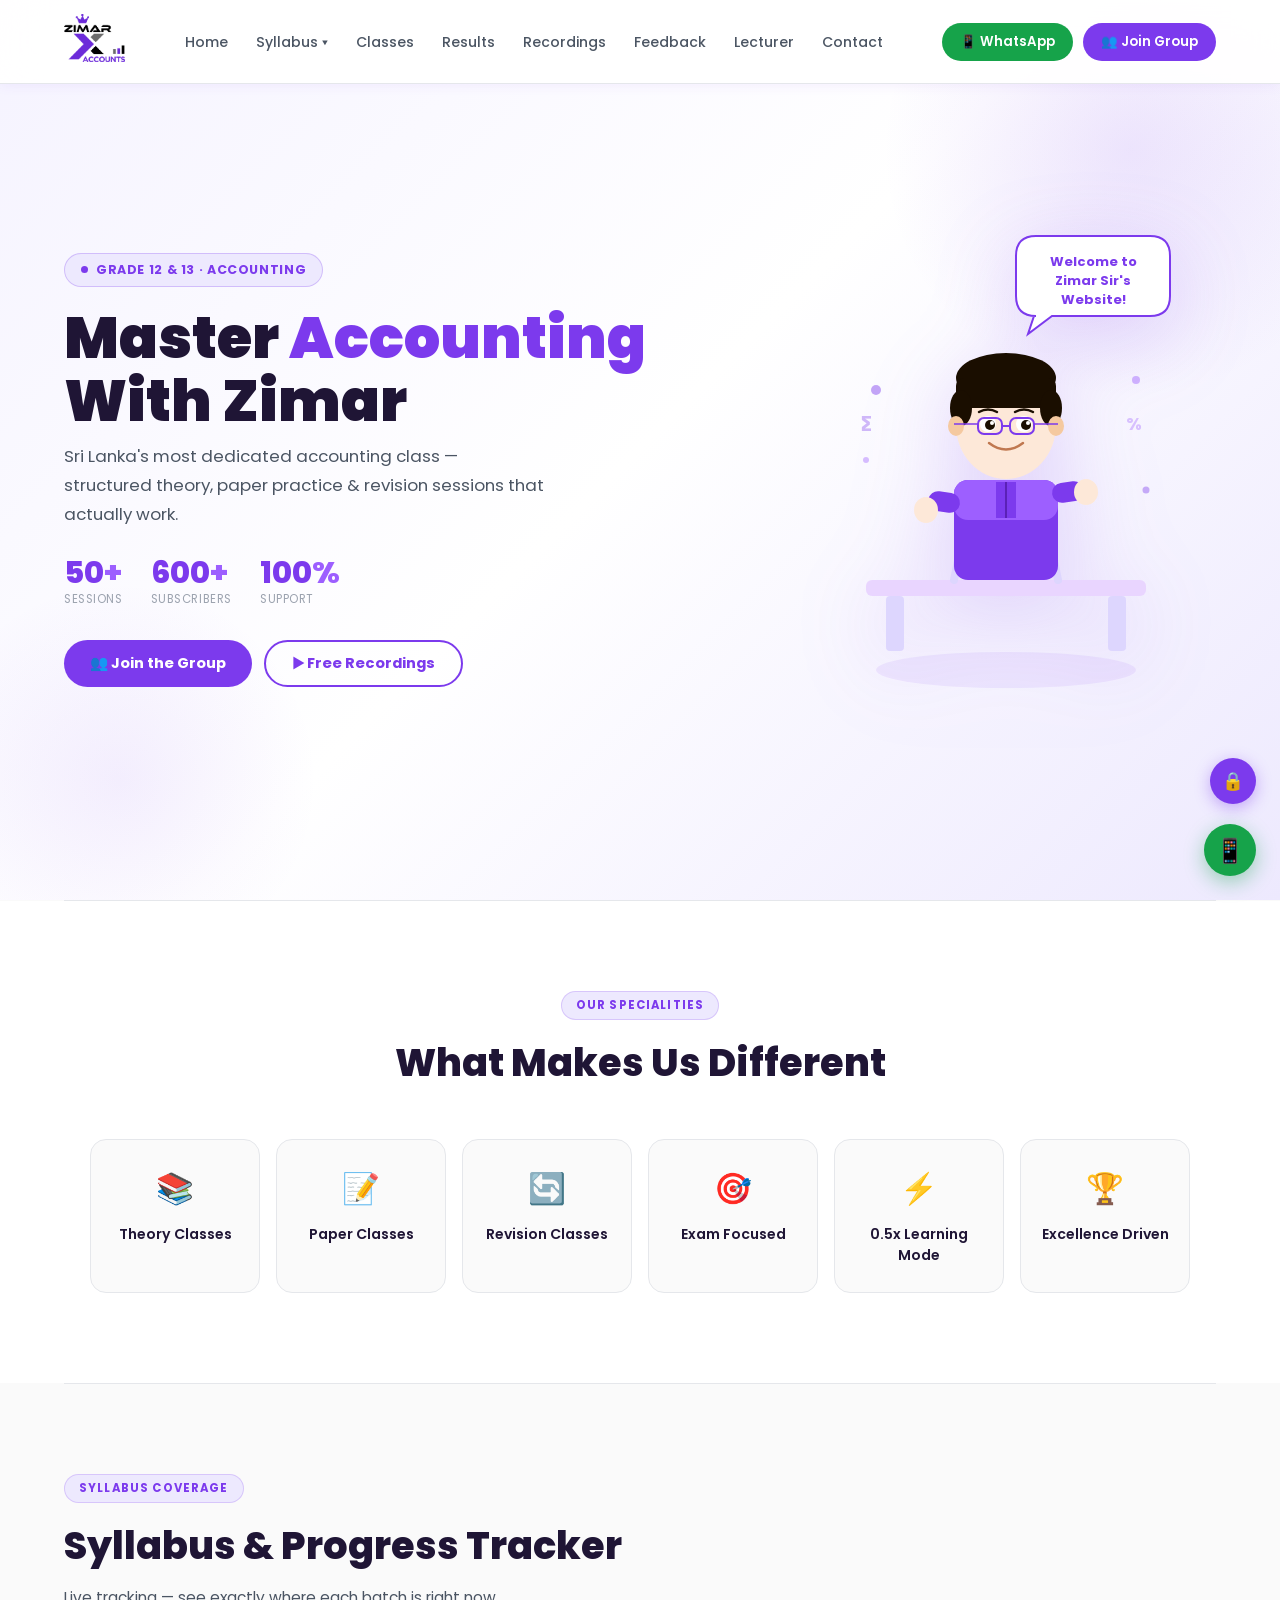
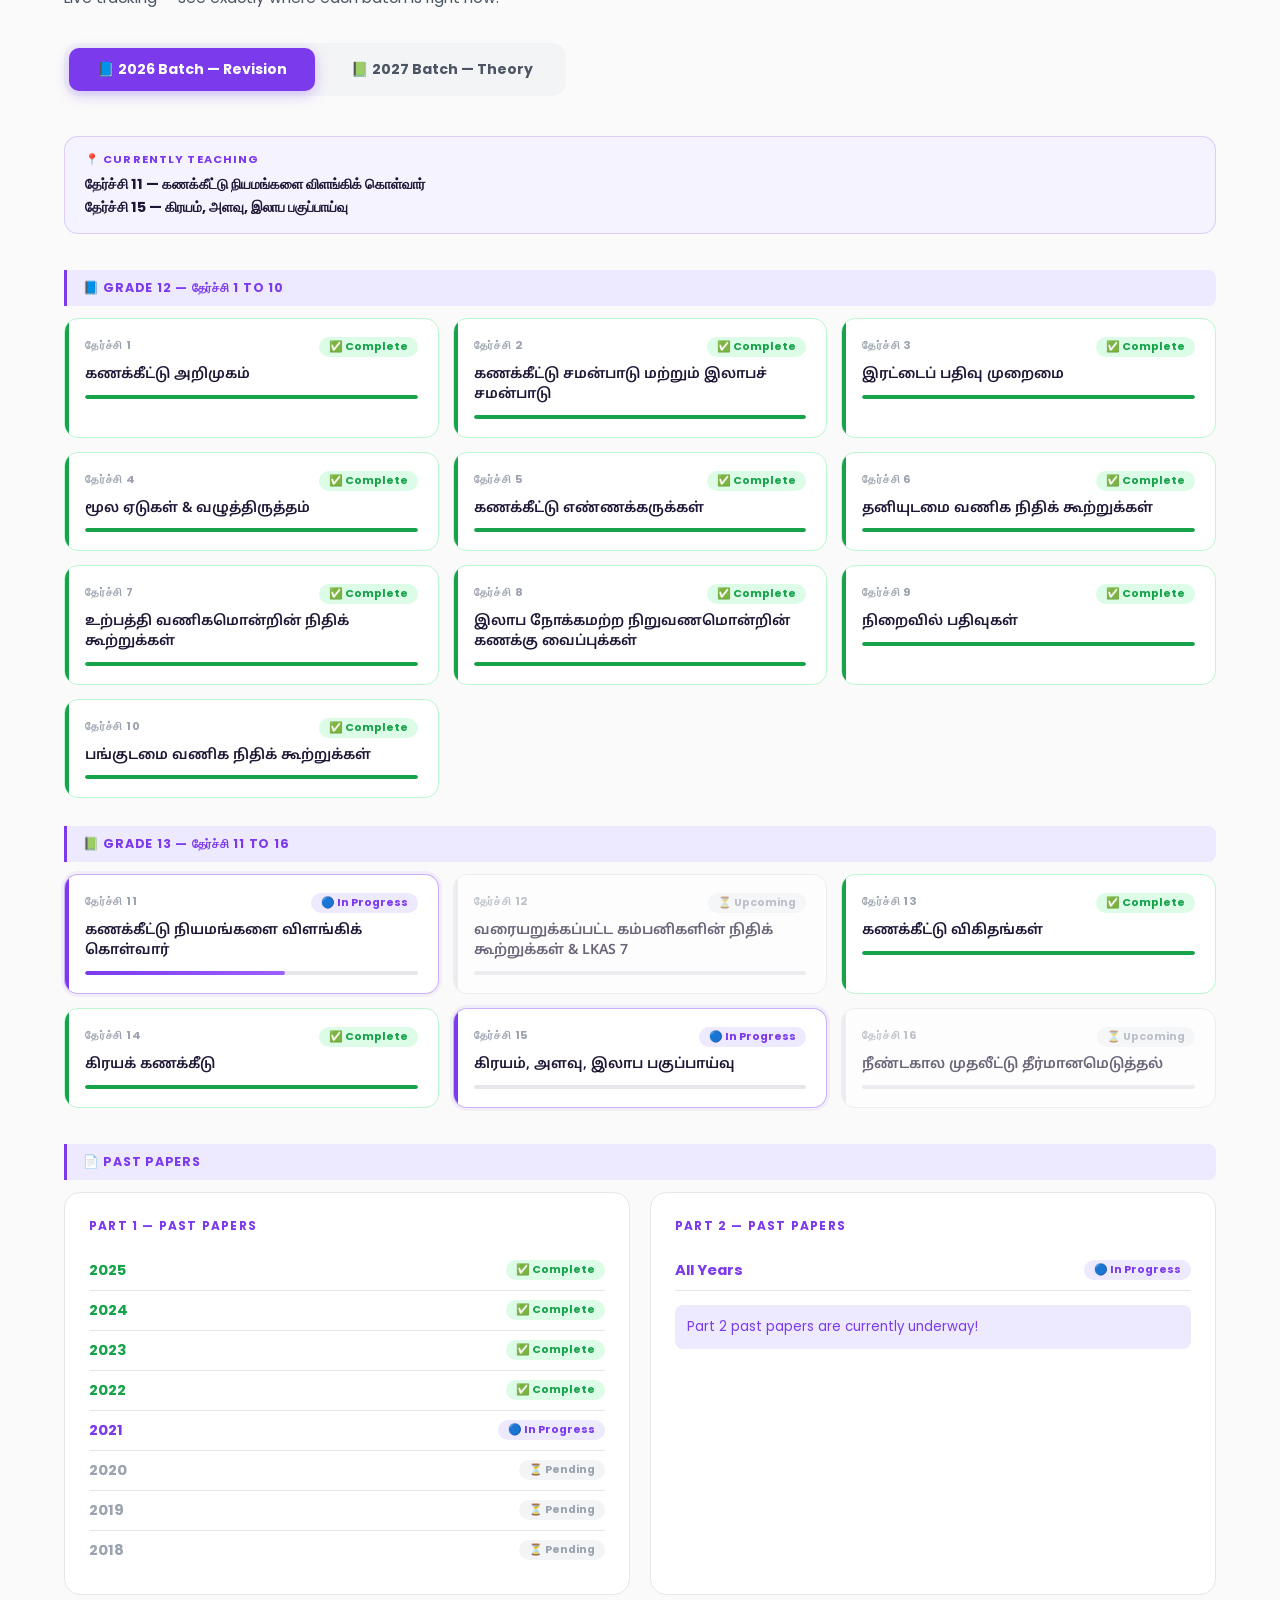
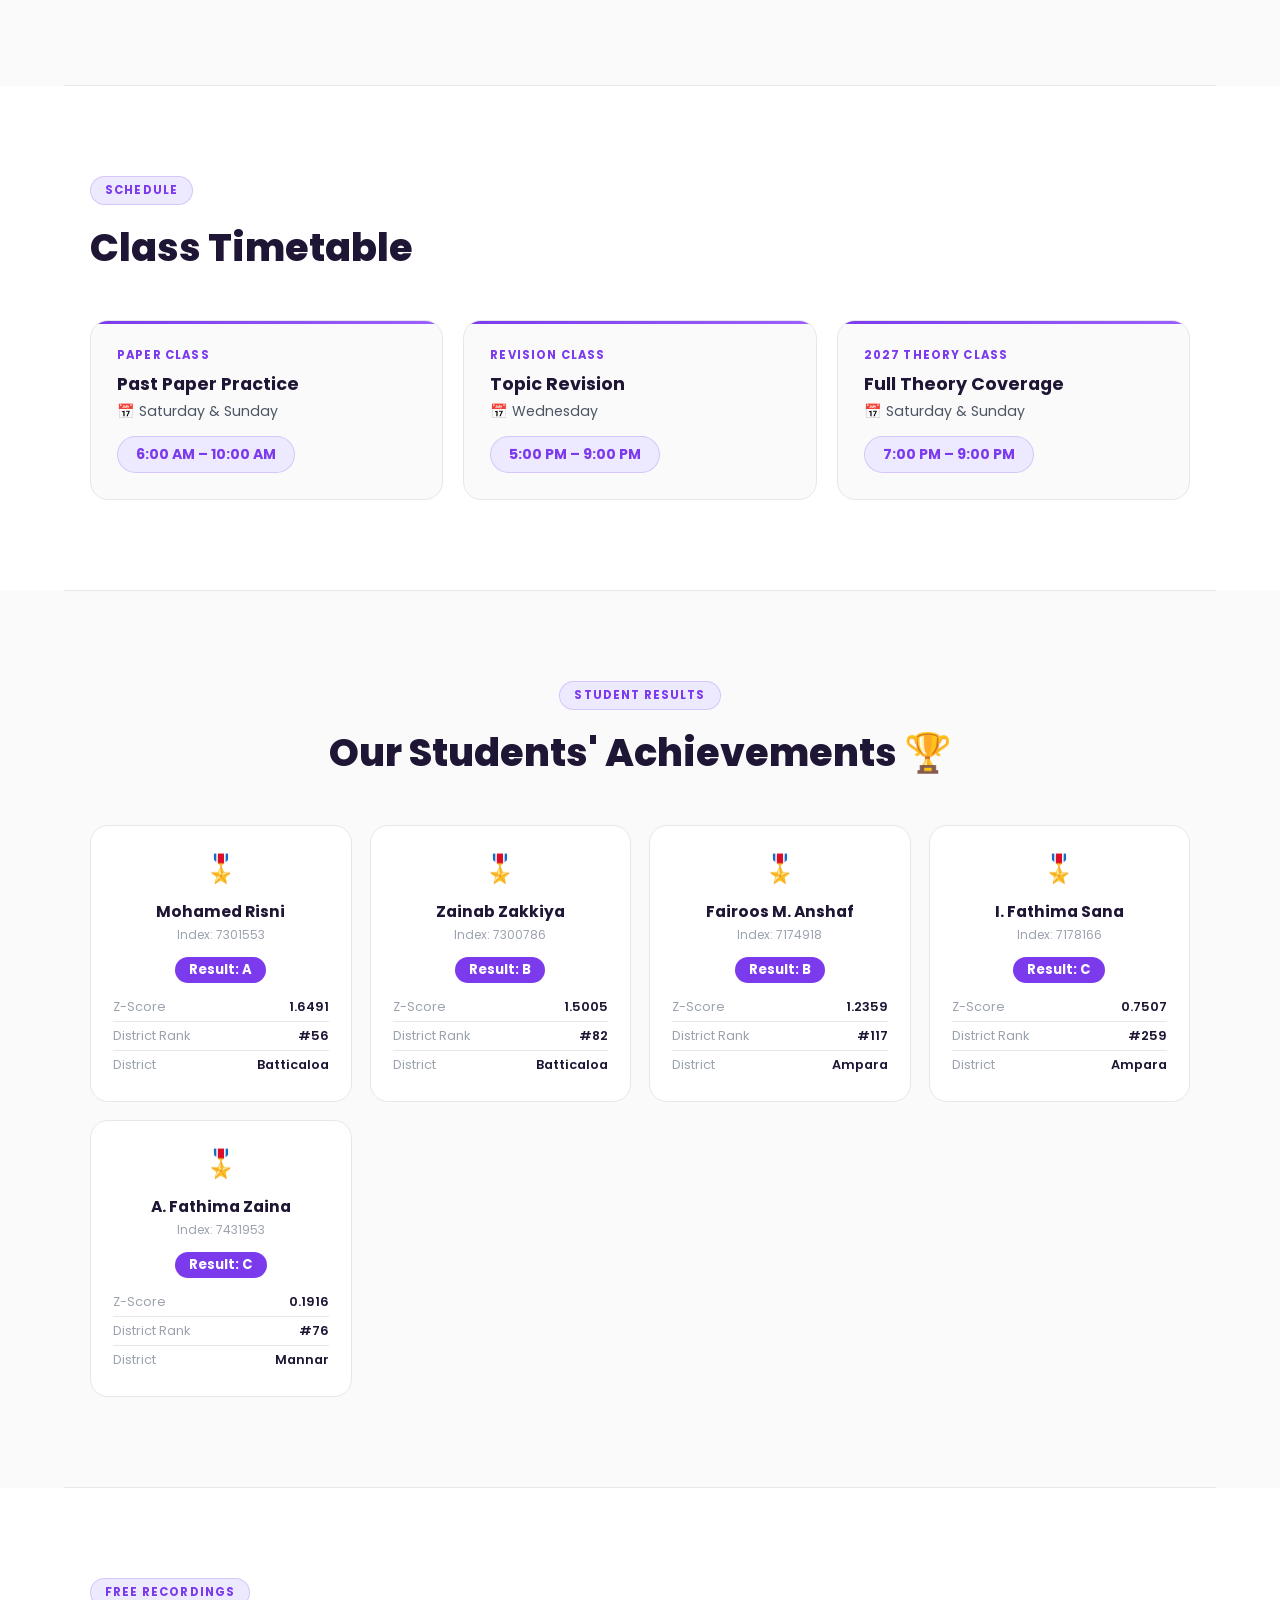
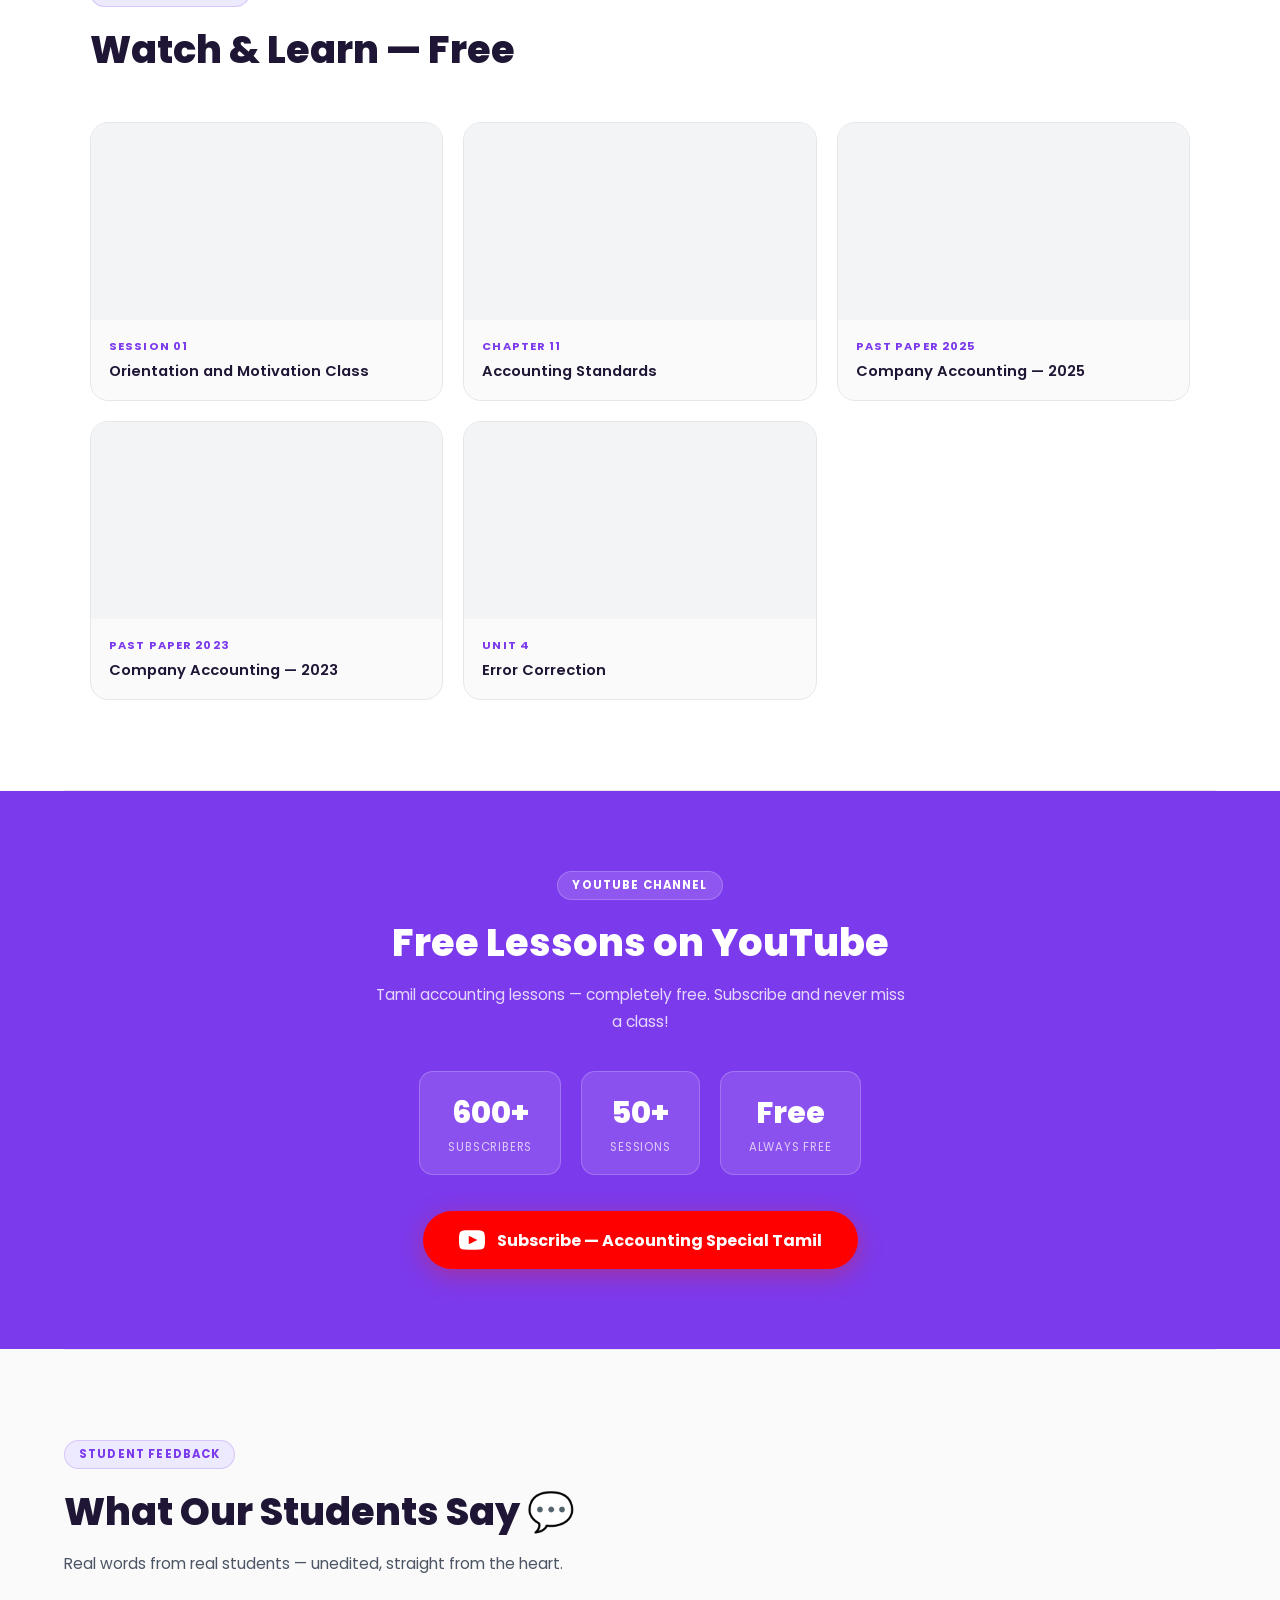
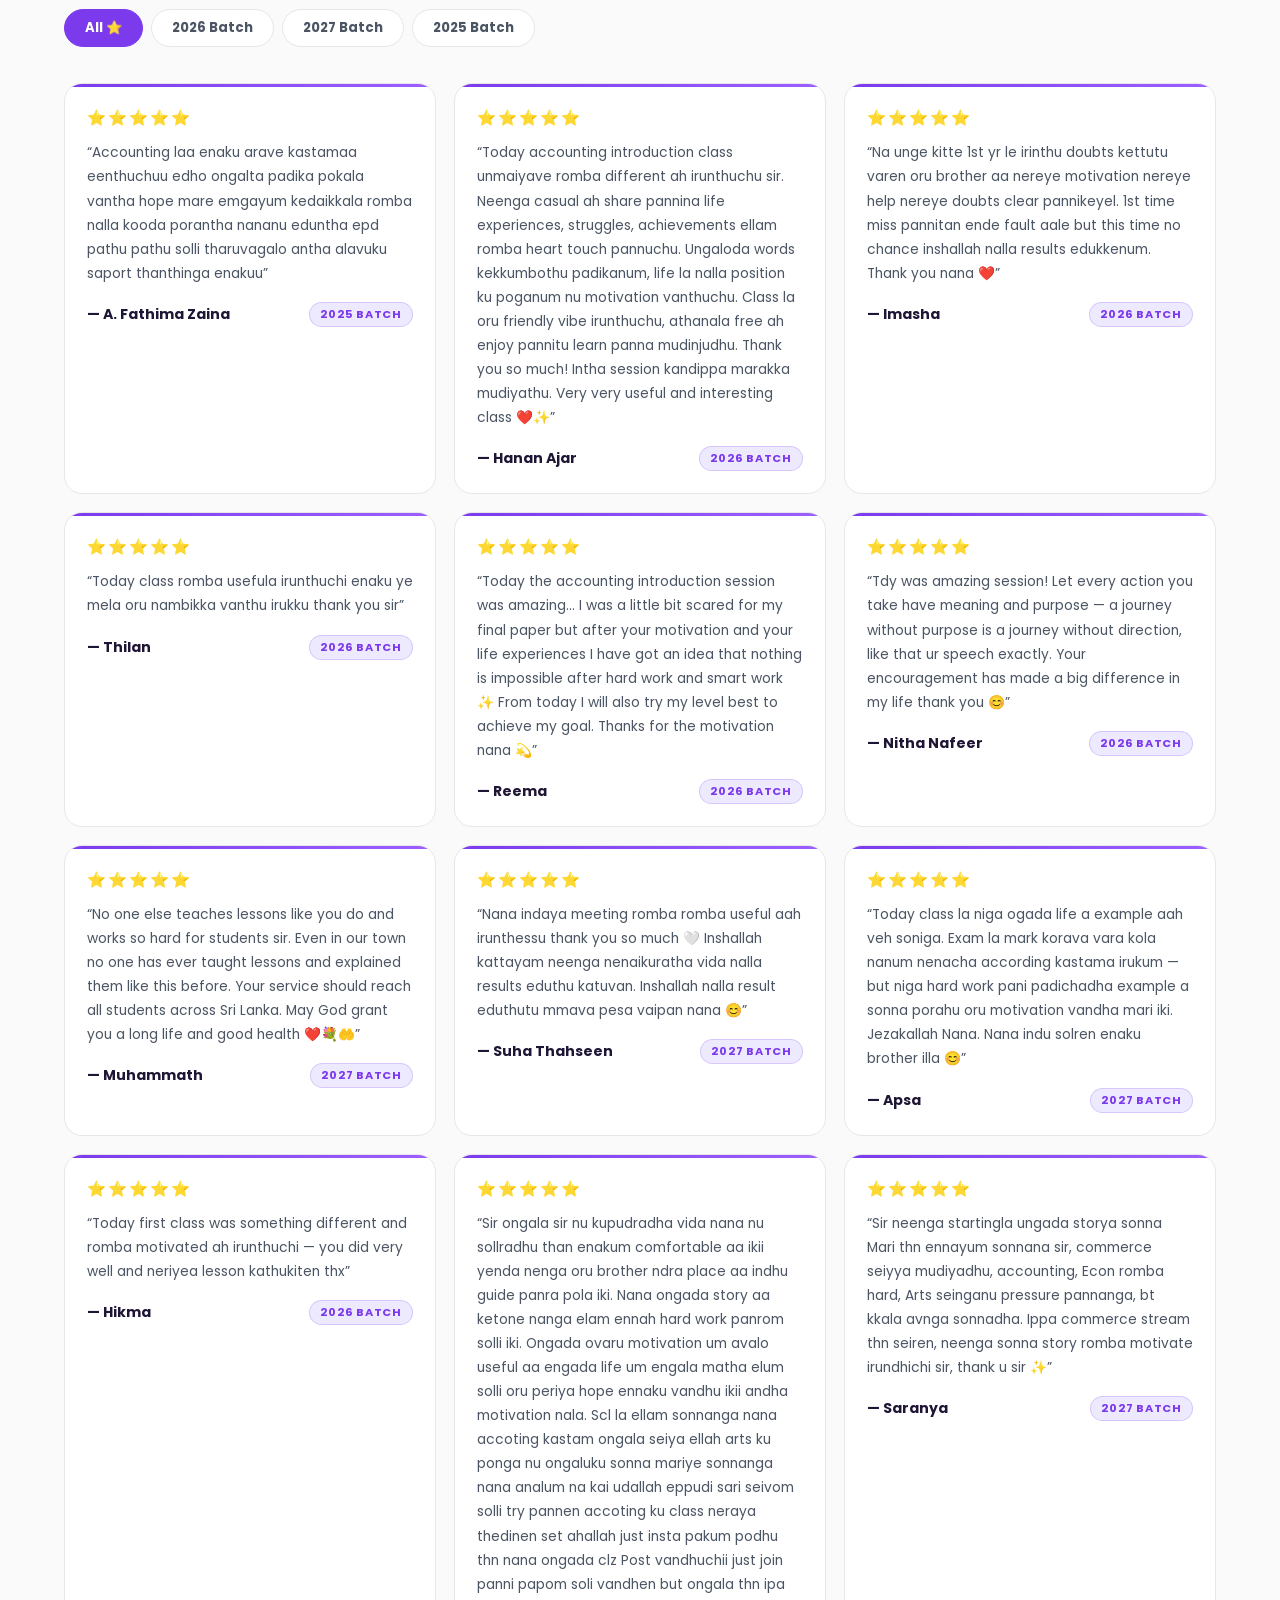
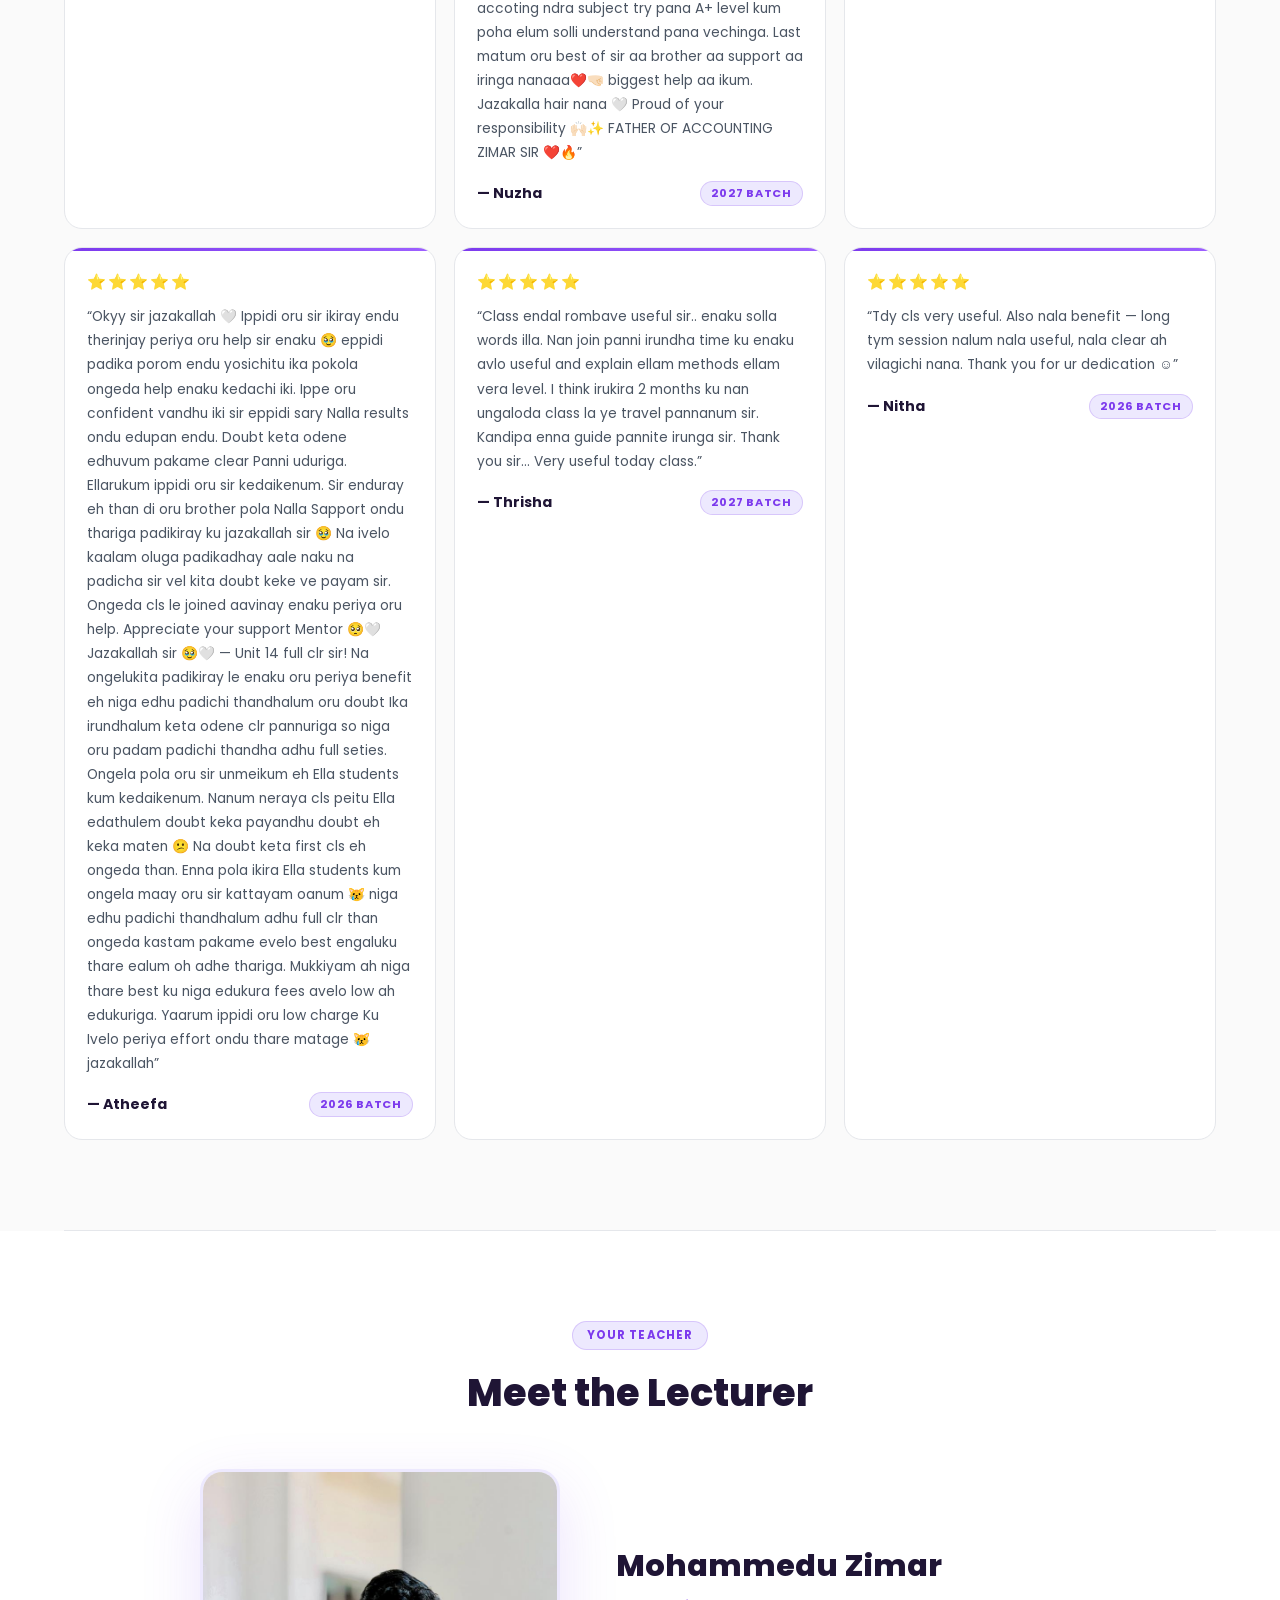
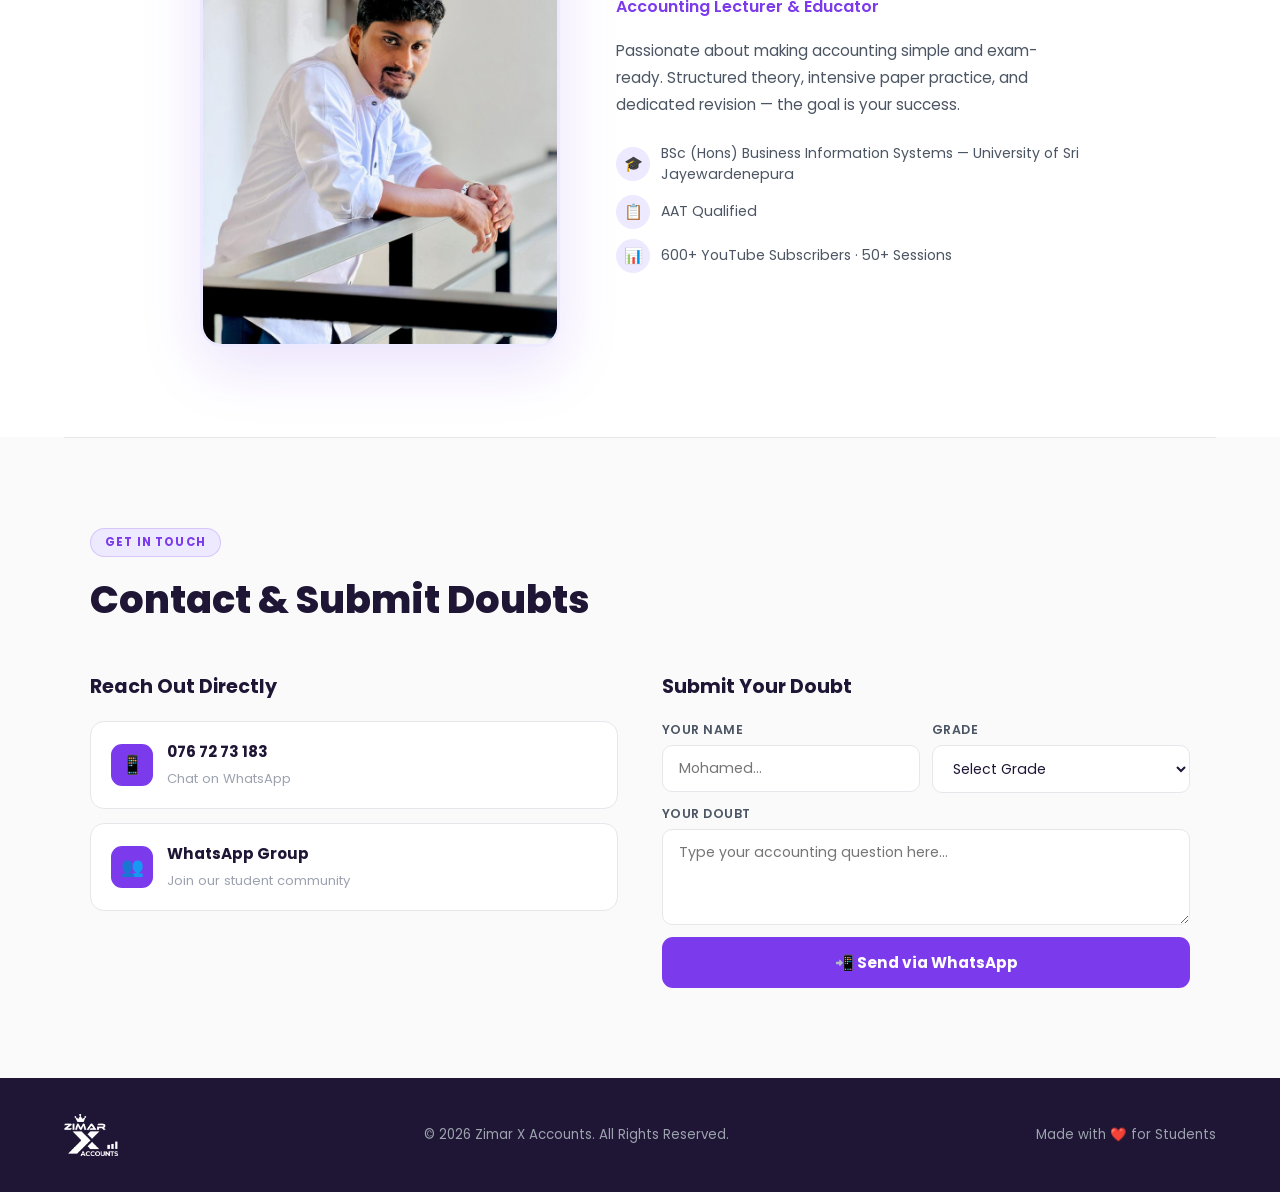
==== commit fa29a592: "Update index.html" ====
--- a/index.html
+++ b/index.html
@@ -790,8 +790,8 @@
       {num:'தேர்ச்சி 11', name:'கணக்கீட்டு நியமங்களை விளங்கிக் கொள்வார்',                  status:'current',  pct:60},
       {num:'தேர்ச்சி 12', name:'வரையறுக்கப்பட்ட கம்பனிகளின் நிதிக் கூற்றுக்கள் & LKAS 7', status:'upcoming', pct:0},
       {num:'தேர்ச்சி 13', name:'கணக்கீட்டு விகிதங்கள்',                                      status:'complete', pct:100},
-      {num:'தேர்ச்சி 14', name:'கிரயக் கணக்கீடு',                                            status:'complete',  pct:50},
-      {num:'தேர்ச்சி 15', name:'கிரயம், அளவு, இலாப பகுப்பாய்வு',                            status:'upcoming', pct:0},
+      {num:'தேர்ச்சி 14', name:'கிரயக் கணக்கீடு',                                            status:'complete',  pct:100},
+      {num:'தேர்ச்சி 15', name:'கிரயம், அளவு, இலாப பகுப்பாய்வு',                            status:'current', pct:0},
       {num:'தேர்ச்சி 16', name:'நீண்டகால முதலீட்டு தீர்மானமெடுத்தல்',                       status:'upcoming', pct:0},
     ],
     pp1:[
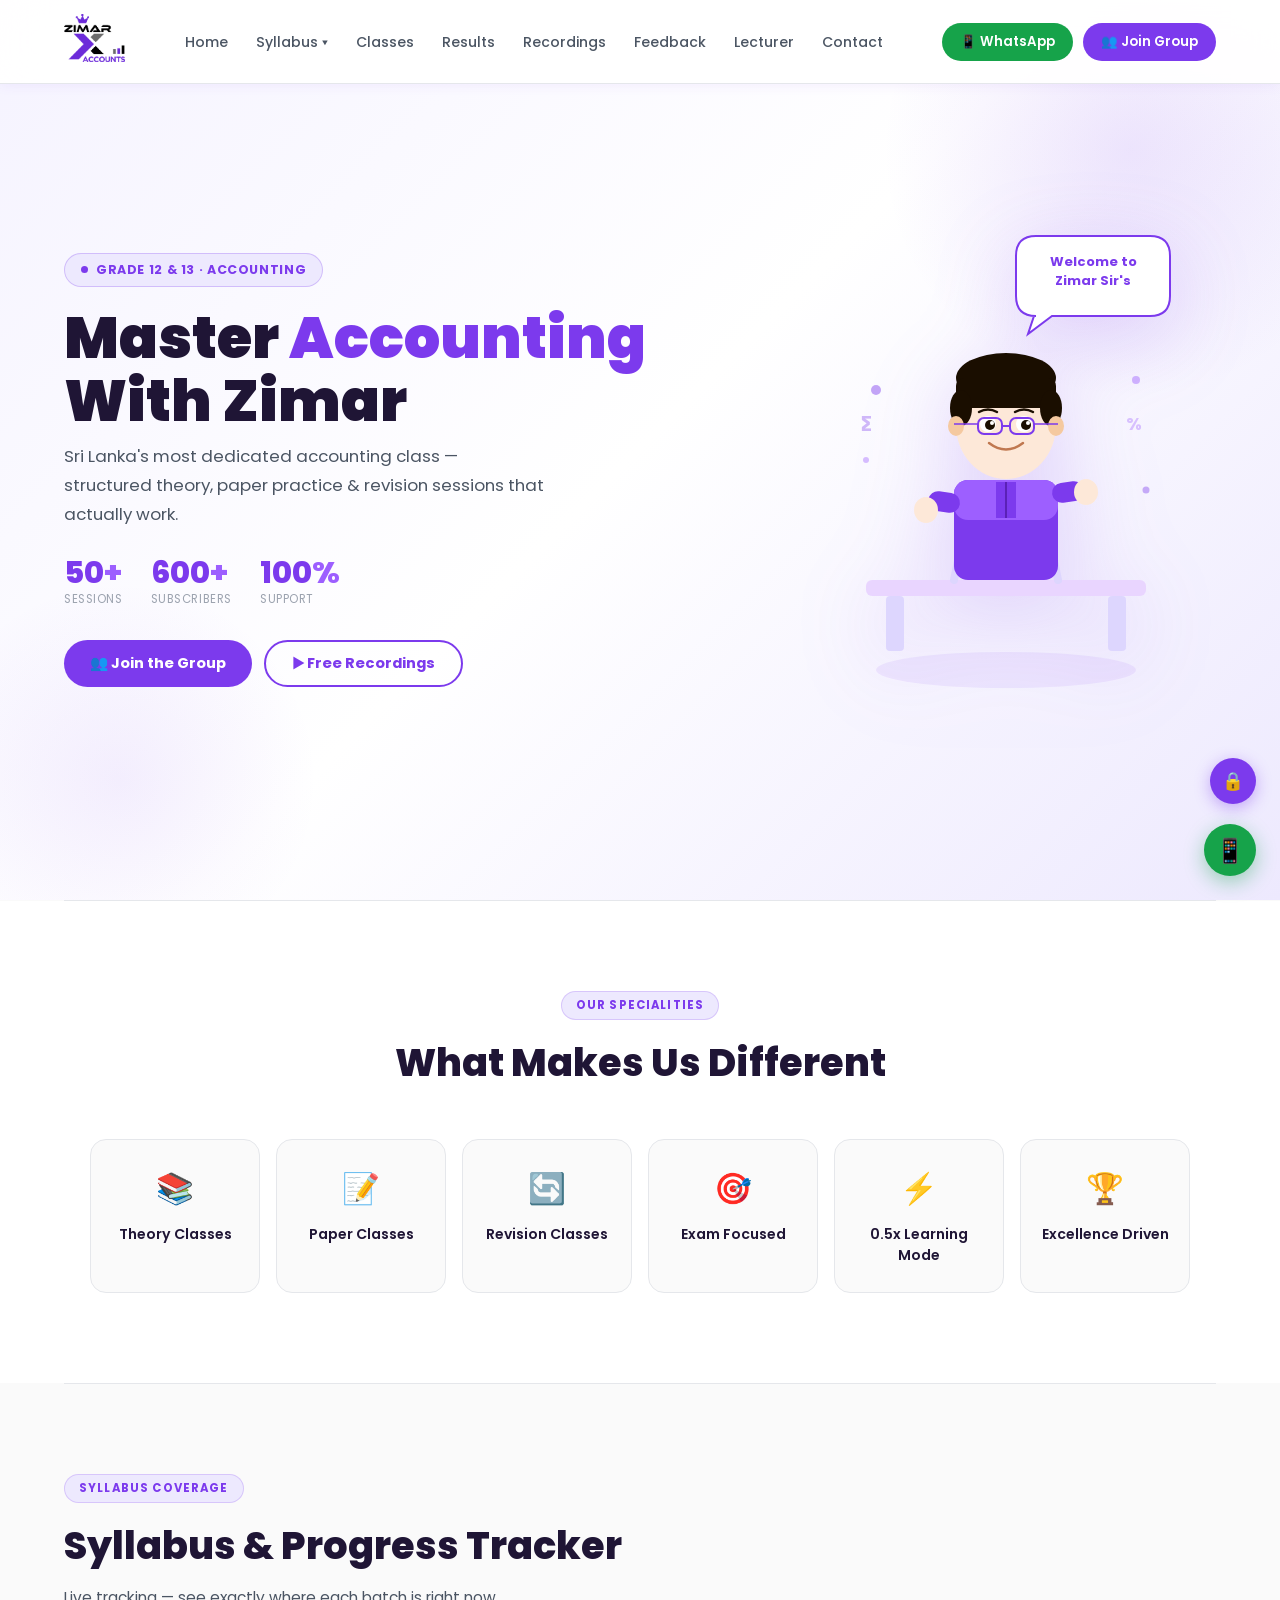
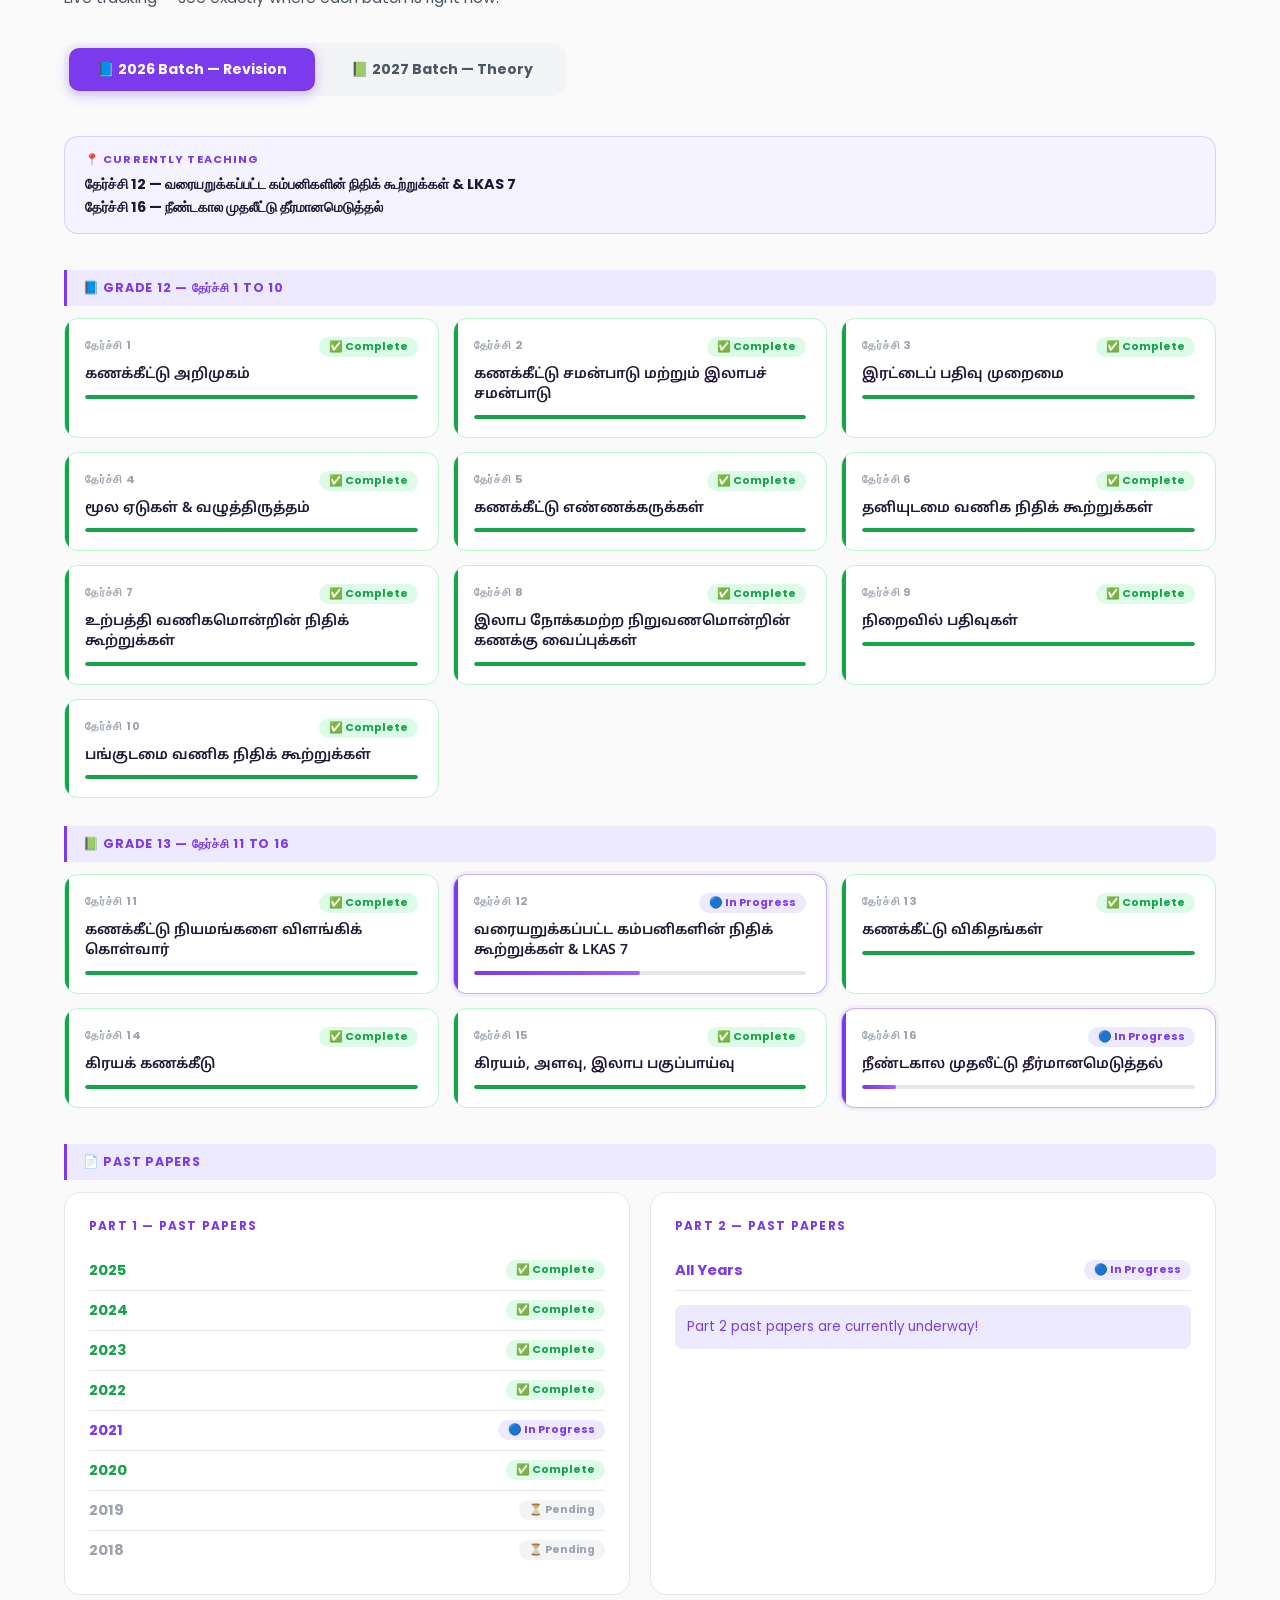
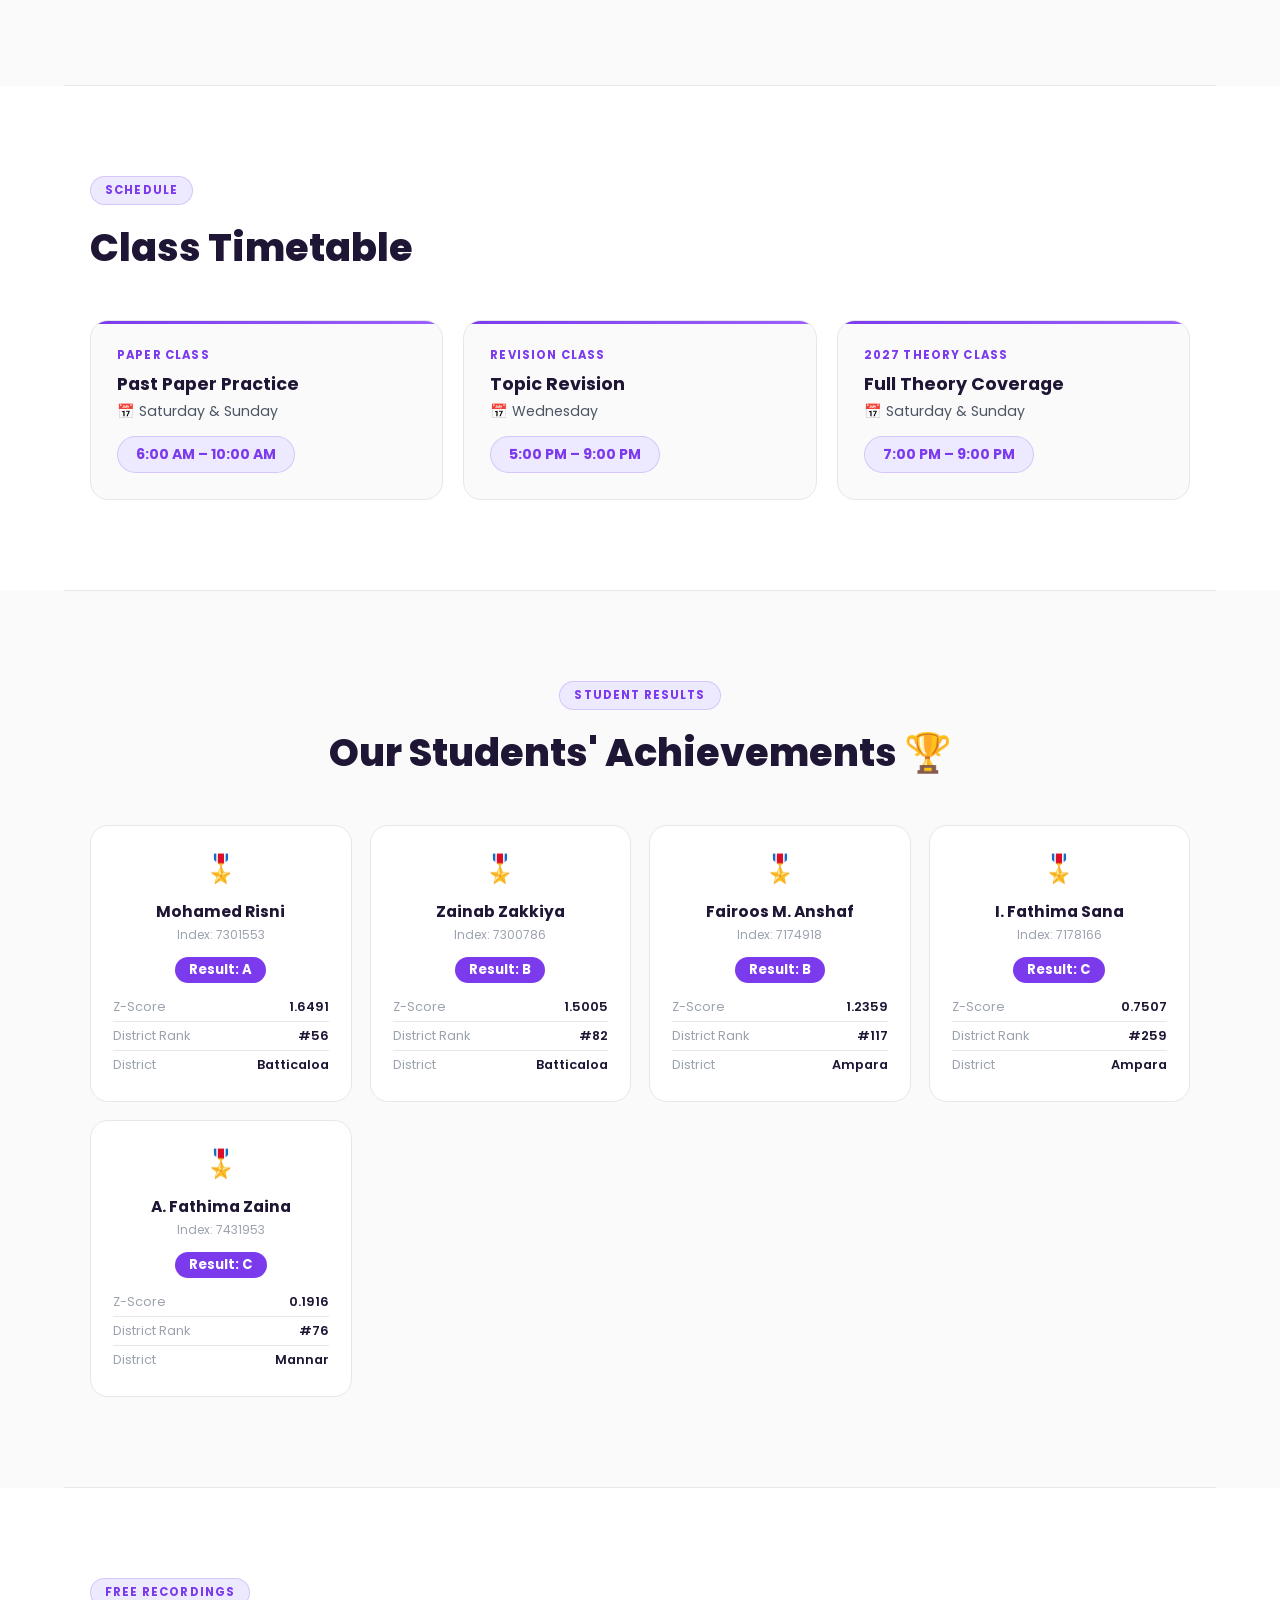
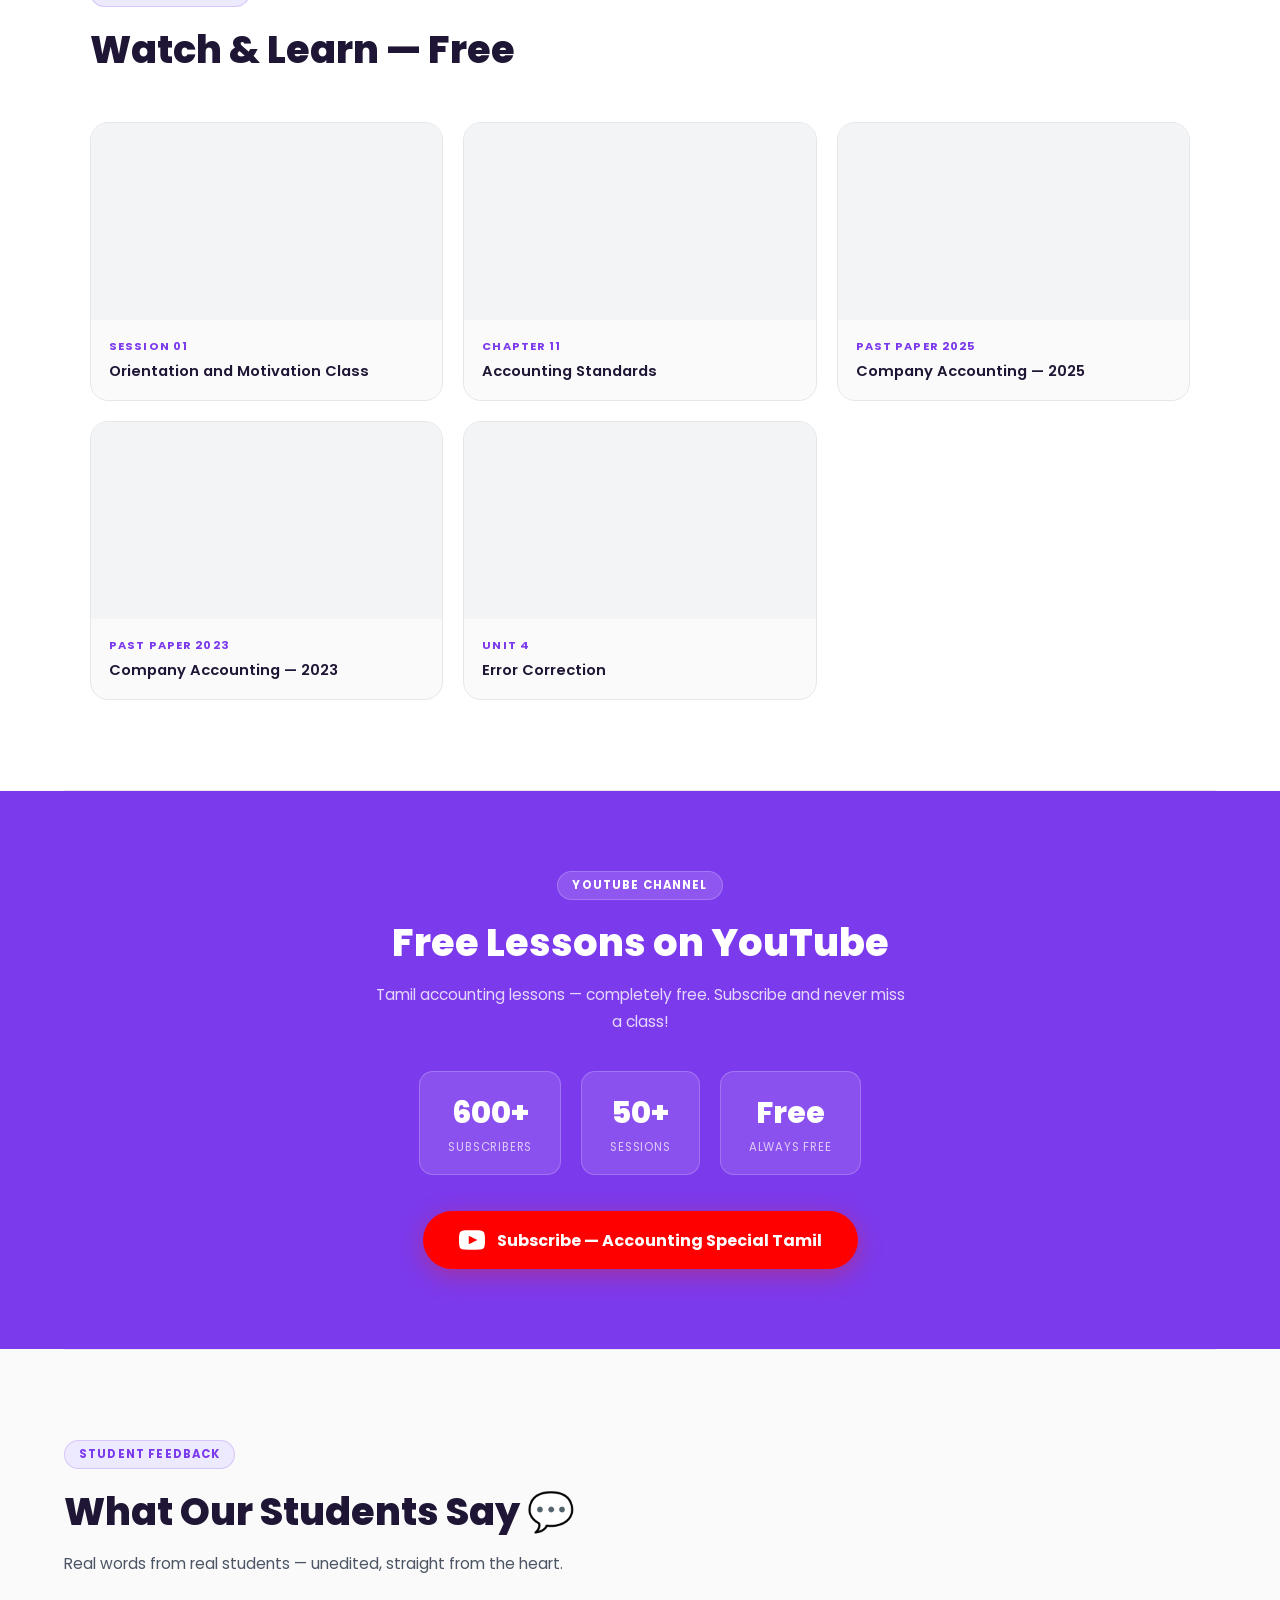
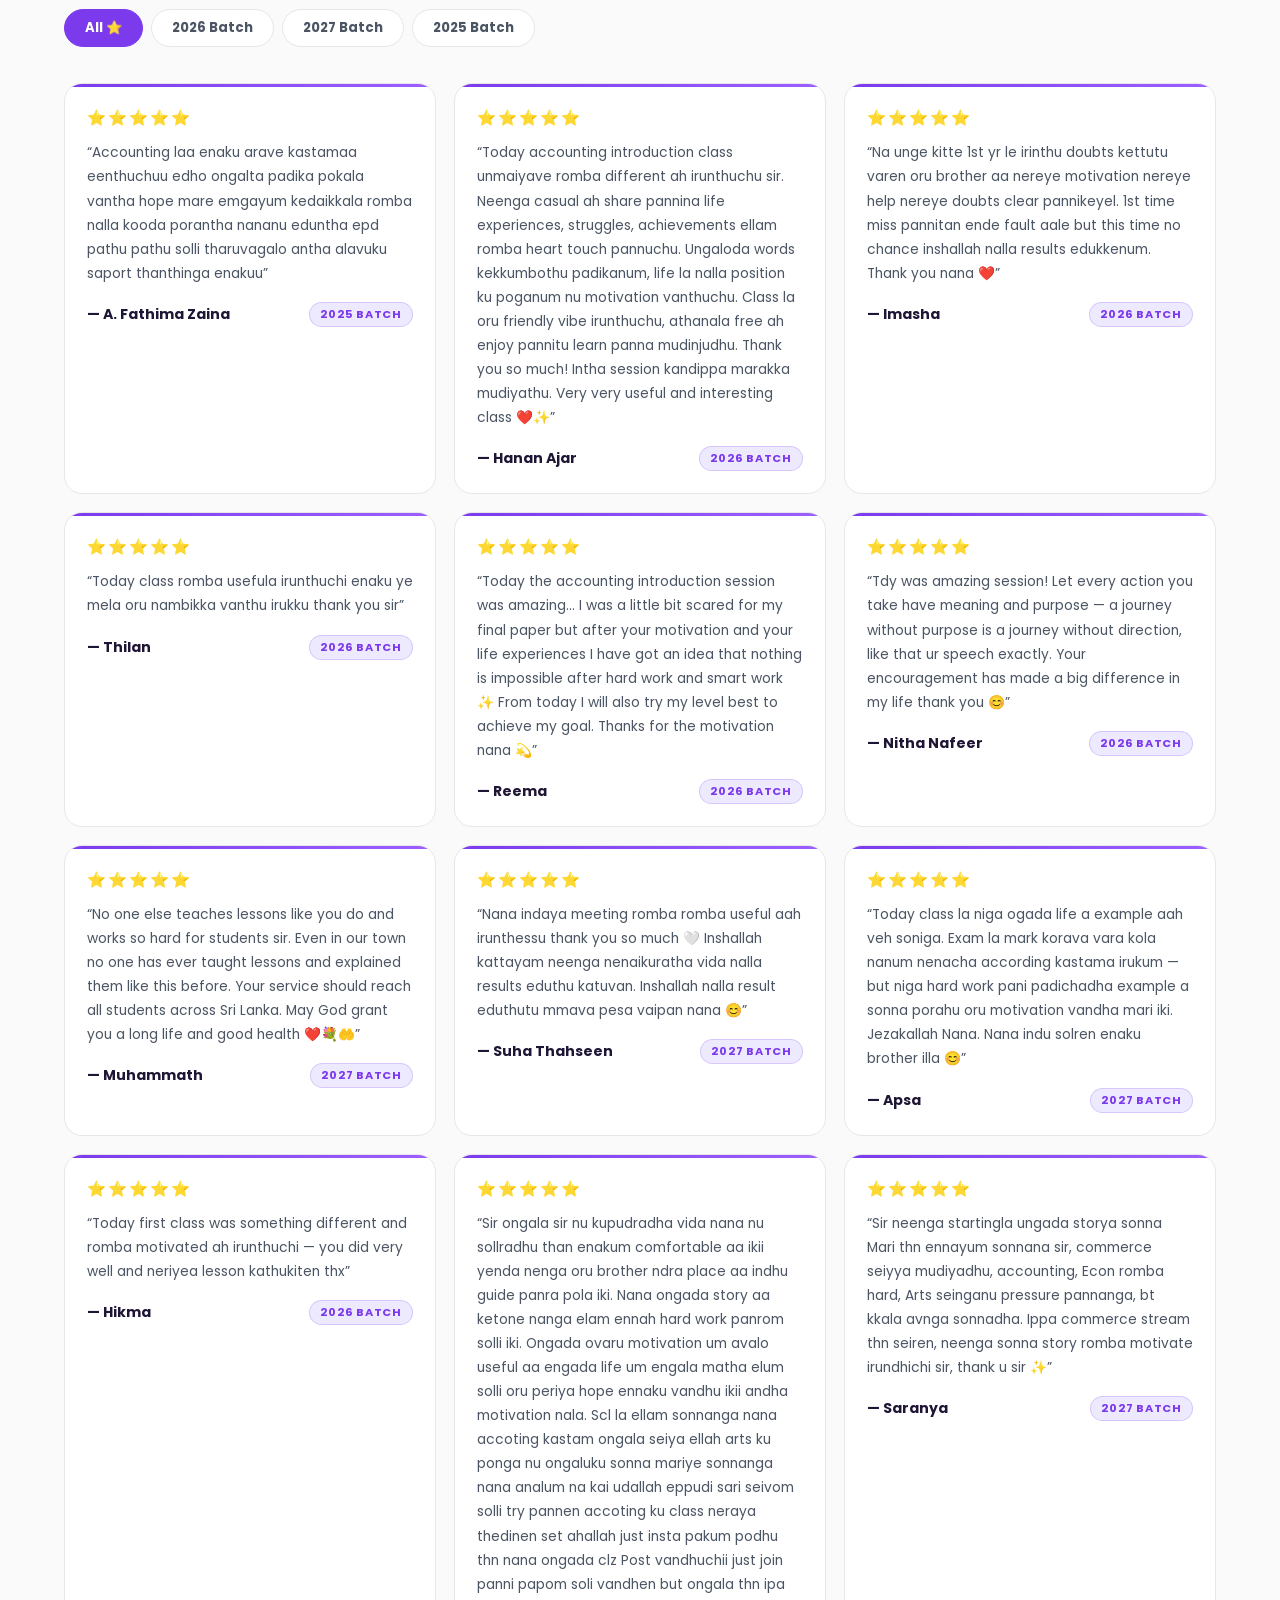
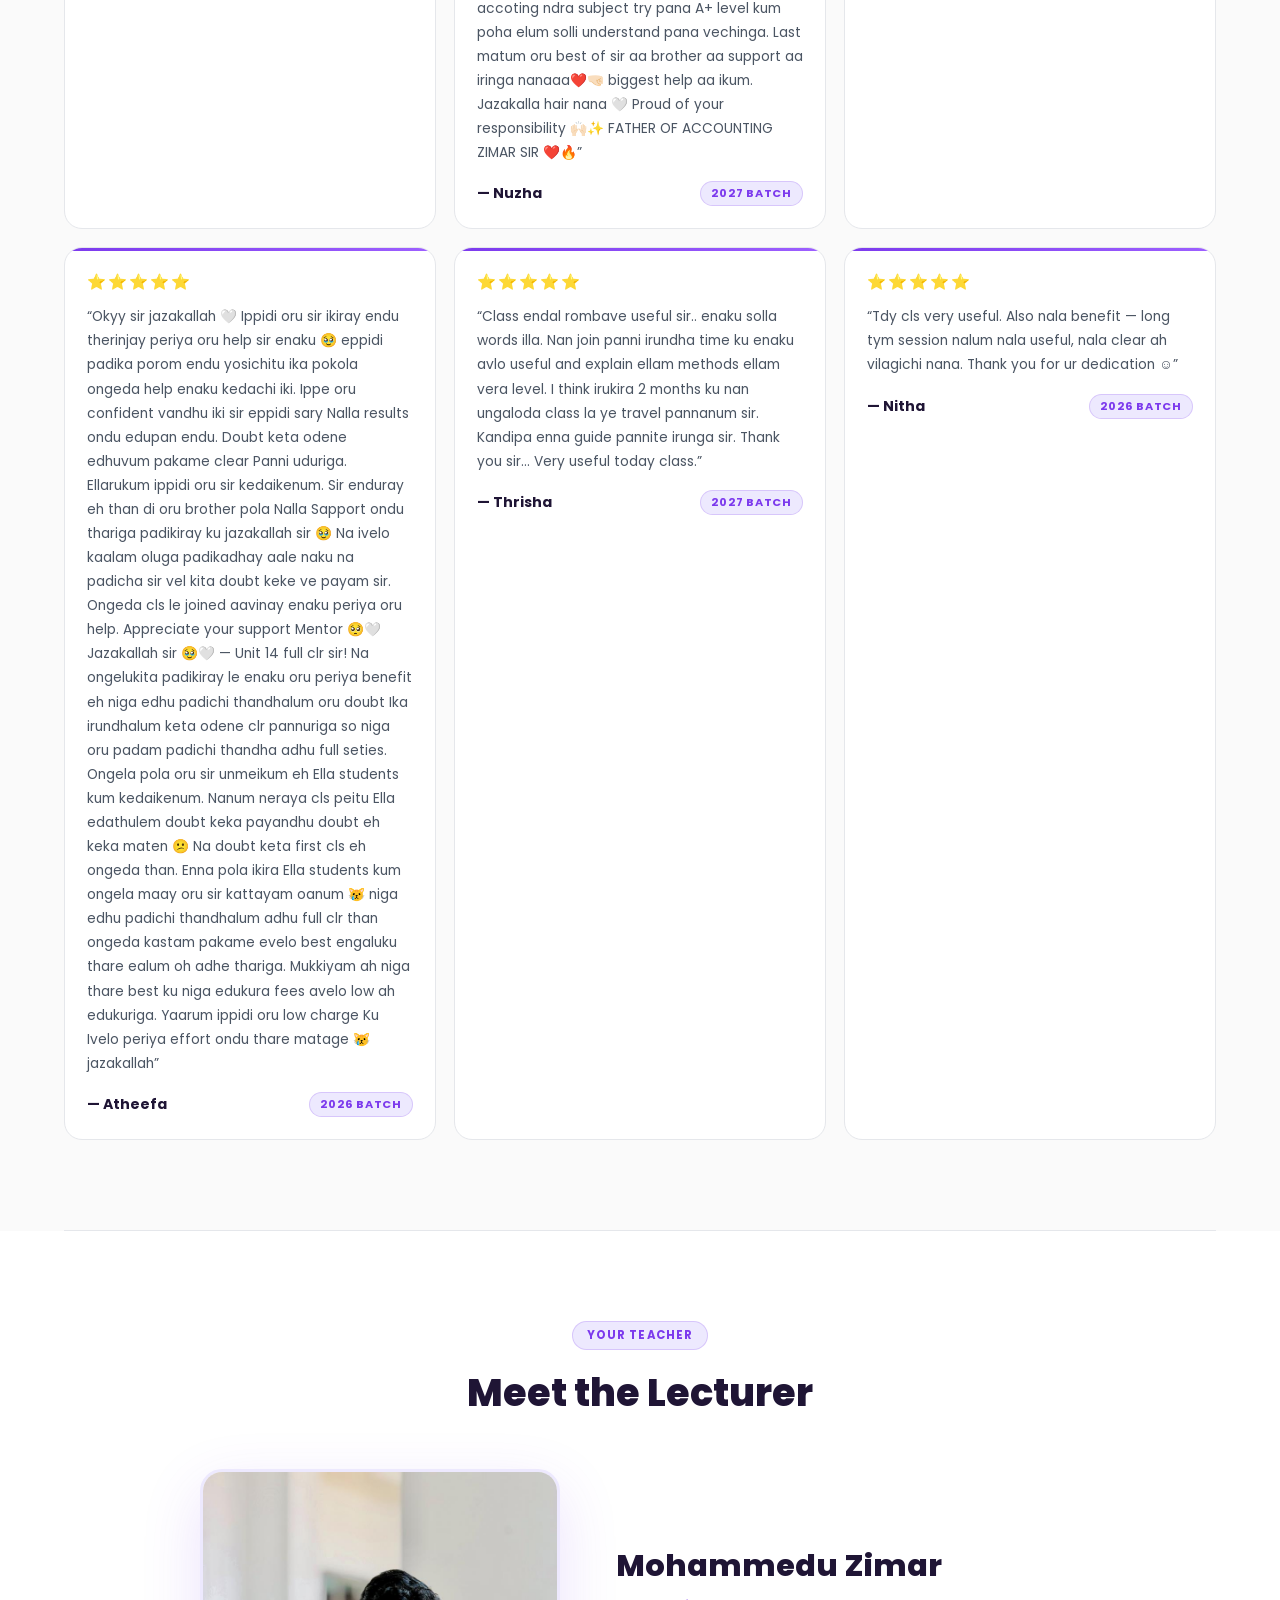
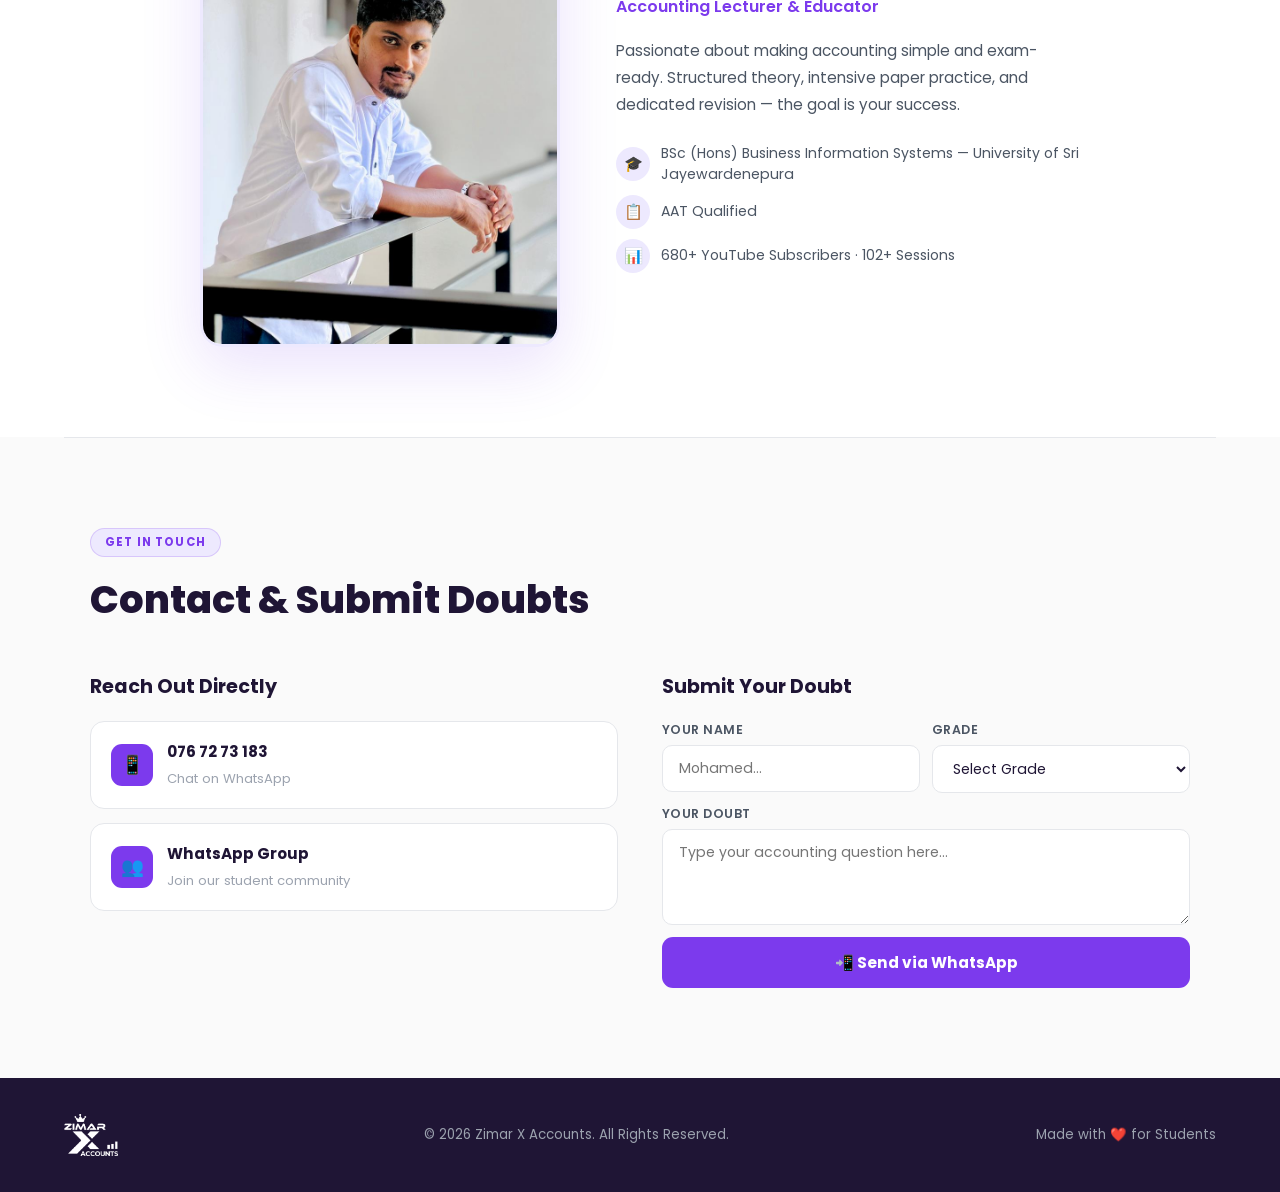
==== commit 70c8b376: "Update index.html" ====
--- a/index.html
+++ b/index.html
@@ -678,7 +678,7 @@
       <div class="lec-creds">
         <div class="cred"><div class="cred-icon">🎓</div><span>BSc (Hons) Business Information Systems — University of Sri Jayewardenepura</span></div>
         <div class="cred"><div class="cred-icon">📋</div><span>AAT Qualified</span></div>
-        <div class="cred"><div class="cred-icon">📊</div><span>600+ YouTube Subscribers · 50+ Sessions</span></div>
+        <div class="cred"><div class="cred-icon">📊</div><span>680+ YouTube Subscribers · 102+ Sessions</span></div>
       </div>
     </div>
   </div>
@@ -787,17 +787,17 @@
       {num:'தேர்ச்சி 10', name:'பங்குடமை வணிக நிதிக் கூற்றுக்கள்',                          status:'complete', pct:100},
     ],
     grade13: [
-      {num:'தேர்ச்சி 11', name:'கணக்கீட்டு நியமங்களை விளங்கிக் கொள்வார்',                  status:'current',  pct:60},
-      {num:'தேர்ச்சி 12', name:'வரையறுக்கப்பட்ட கம்பனிகளின் நிதிக் கூற்றுக்கள் & LKAS 7', status:'upcoming', pct:0},
+      {num:'தேர்ச்சி 11', name:'கணக்கீட்டு நியமங்களை விளங்கிக் கொள்வார்',                  status:'complete',  pct:100},
+      {num:'தேர்ச்சி 12', name:'வரையறுக்கப்பட்ட கம்பனிகளின் நிதிக் கூற்றுக்கள் & LKAS 7', status:'current', pct:50},
       {num:'தேர்ச்சி 13', name:'கணக்கீட்டு விகிதங்கள்',                                      status:'complete', pct:100},
       {num:'தேர்ச்சி 14', name:'கிரயக் கணக்கீடு',                                            status:'complete',  pct:100},
-      {num:'தேர்ச்சி 15', name:'கிரயம், அளவு, இலாப பகுப்பாய்வு',                            status:'current', pct:0},
-      {num:'தேர்ச்சி 16', name:'நீண்டகால முதலீட்டு தீர்மானமெடுத்தல்',                       status:'upcoming', pct:0},
+      {num:'தேர்ச்சி 15', name:'கிரயம், அளவு, இலாப பகுப்பாய்வு',                            status:'complete', pct:100},
+      {num:'தேர்ச்சி 16', name:'நீண்டகால முதலீட்டு தீர்மானமெடுத்தல்',                       status:'current', pct:10},
     ],
     pp1:[
       {year:'2025',status:'complete'},{year:'2024',status:'complete'},
       {year:'2023',status:'complete'},{year:'2022',status:'complete'},
-      {year:'2021',status:'current'},{year:'2020',status:'upcoming'},
+      {year:'2021',status:'current'},{year:'2020',status:'complete'},
       {year:'2019',status:'upcoming'},{year:'2018',status:'upcoming'},
     ],
     pp2:'current'
@@ -810,8 +810,8 @@
       {num:'தேர்ச்சி 4',  name:'மூல ஏடுகள் & வழுத்திருத்தம்',                               status:'complete', pct:100},
       {num:'தேர்ச்சி 5',  name:'கணக்கீட்டு எண்ணக்கருக்கள்',                                 status:'complete', pct:100},
       {num:'தேர்ச்சி 6',  name:'தனியுடமை வணிக நிதிக் கூற்றுக்கள்',                          status:'complete', pct:100},
-      {num:'தேர்ச்சி 7',  name:'உற்பத்தி வணிகமொன்றின் நிதிக் கூற்றுக்கள்',                 status:'current',  pct:45},
-      {num:'தேர்ச்சி 8',  name:'இலாப நோக்கமற்ற நிறுவணமொன்றின் கணக்கு வைப்புக்கள்',        status:'upcoming', pct:0},
+      {num:'தேர்ச்சி 7',  name:'உற்பத்தி வணிகமொன்றின் நிதிக் கூற்றுக்கள்',                 status:'complete',  pct:100},
+      {num:'தேர்ச்சி 8',  name:'இலாப நோக்கமற்ற நிறுவணமொன்றின் கணக்கு வைப்புக்கள்',        status:'current', pct:20},
       {num:'தேர்ச்சி 9',  name:'நிறைவில் பதிவுகள்',                                          status:'upcoming', pct:0},
       {num:'தேர்ச்சி 10', name:'பங்குடமை வணிக நிதிக் கூற்றுக்கள்',                          status:'upcoming', pct:0},
     ],
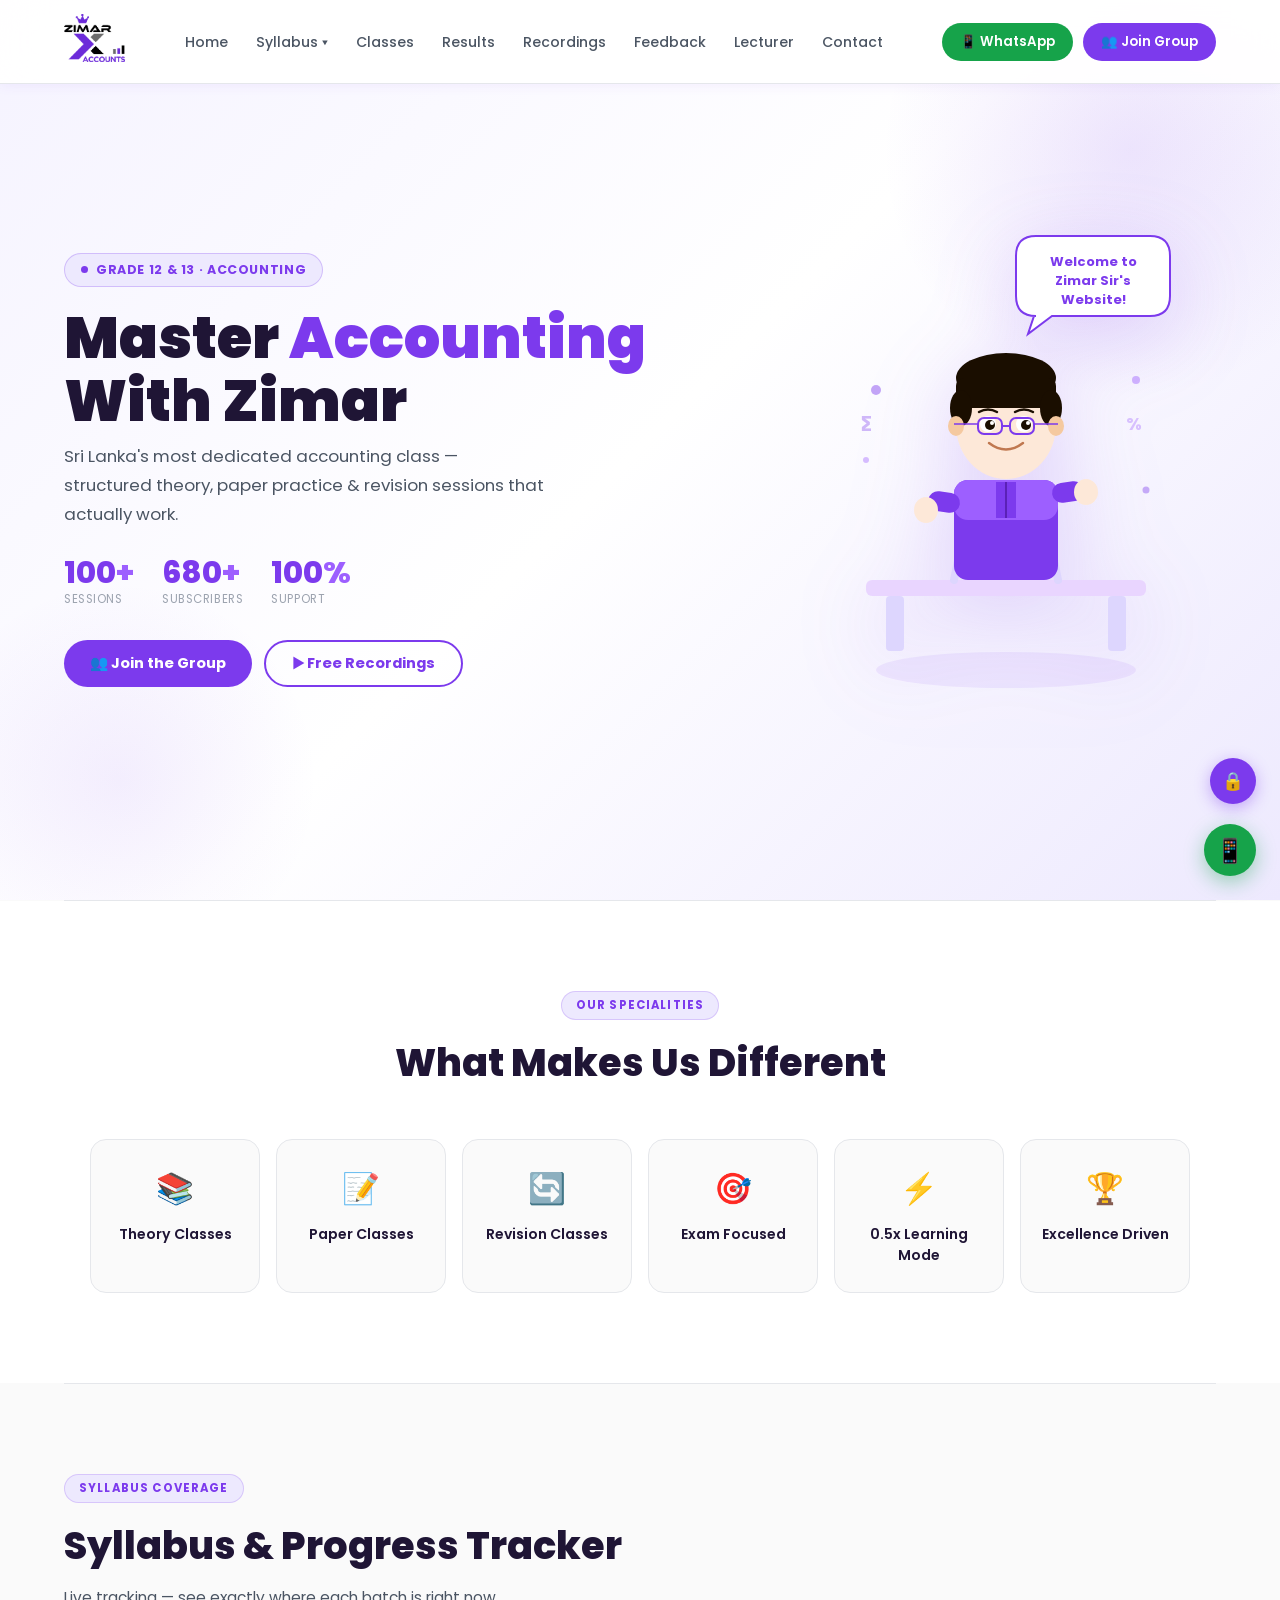
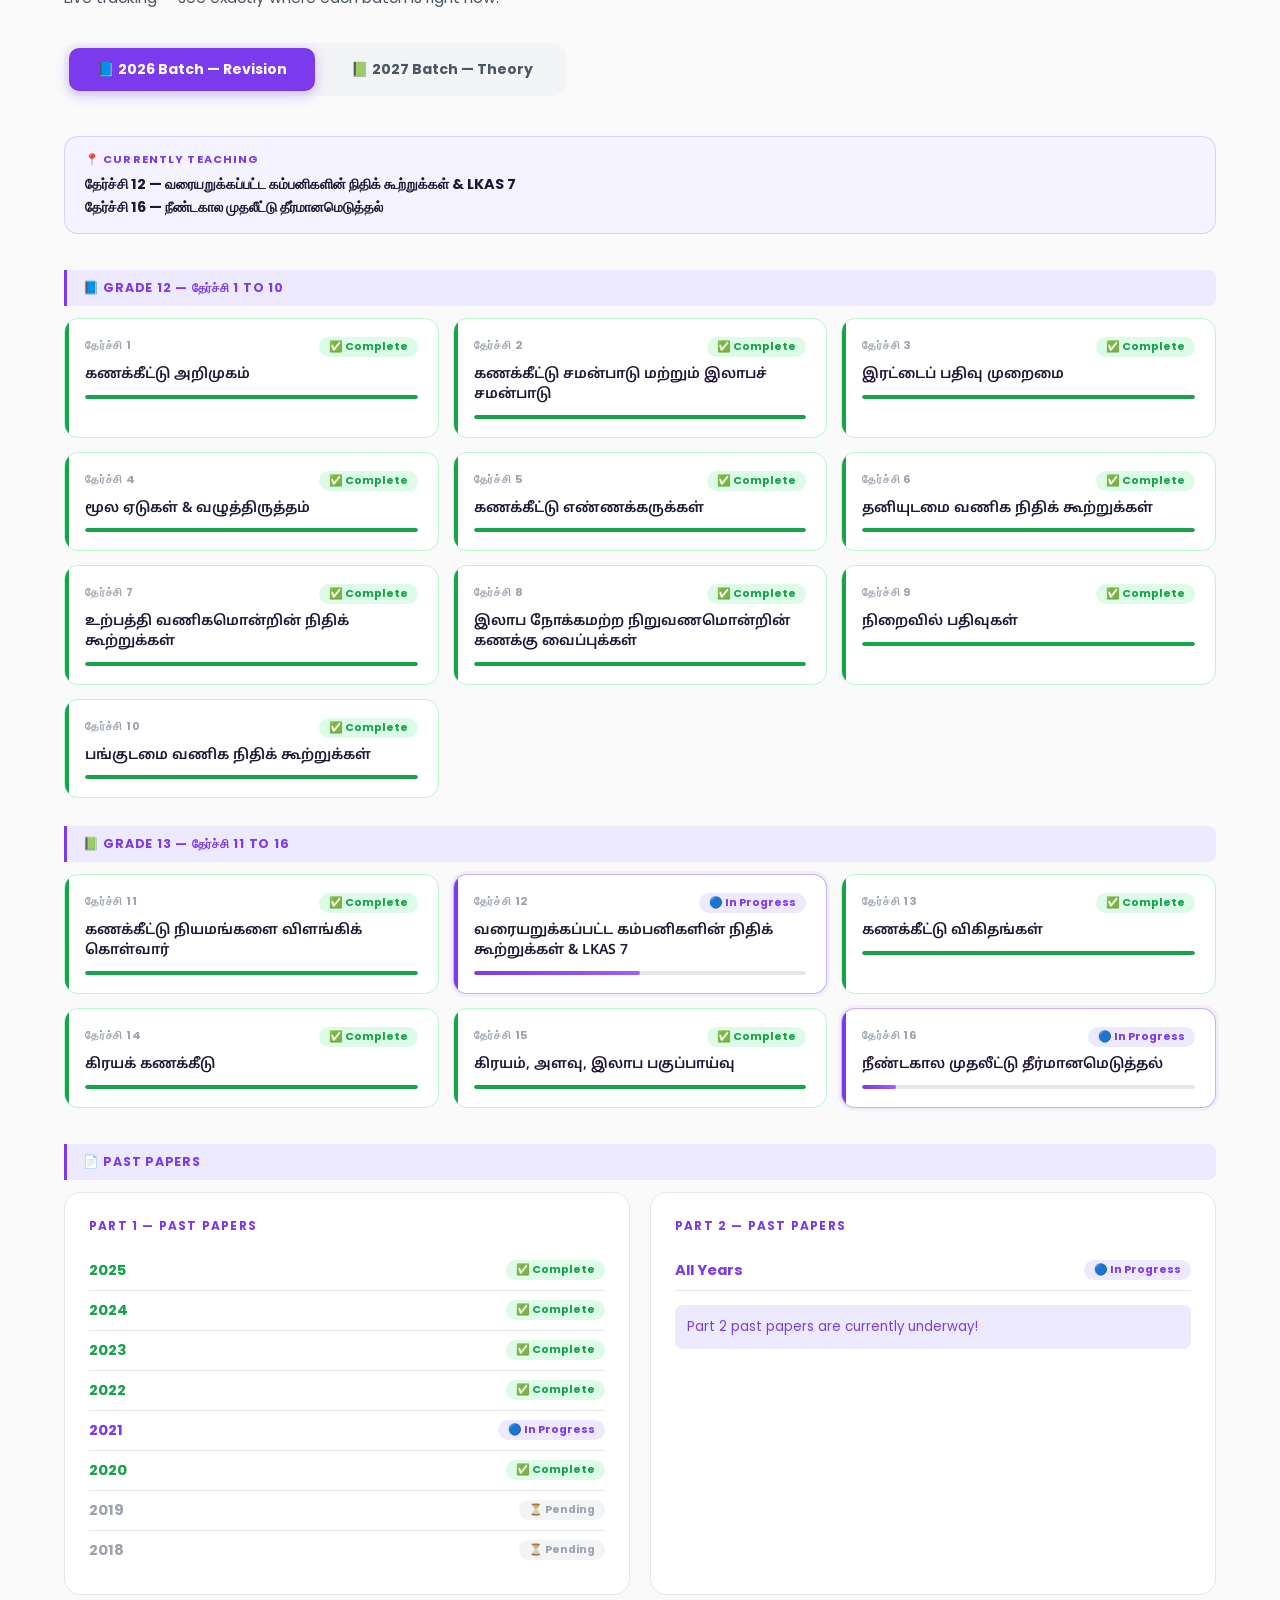
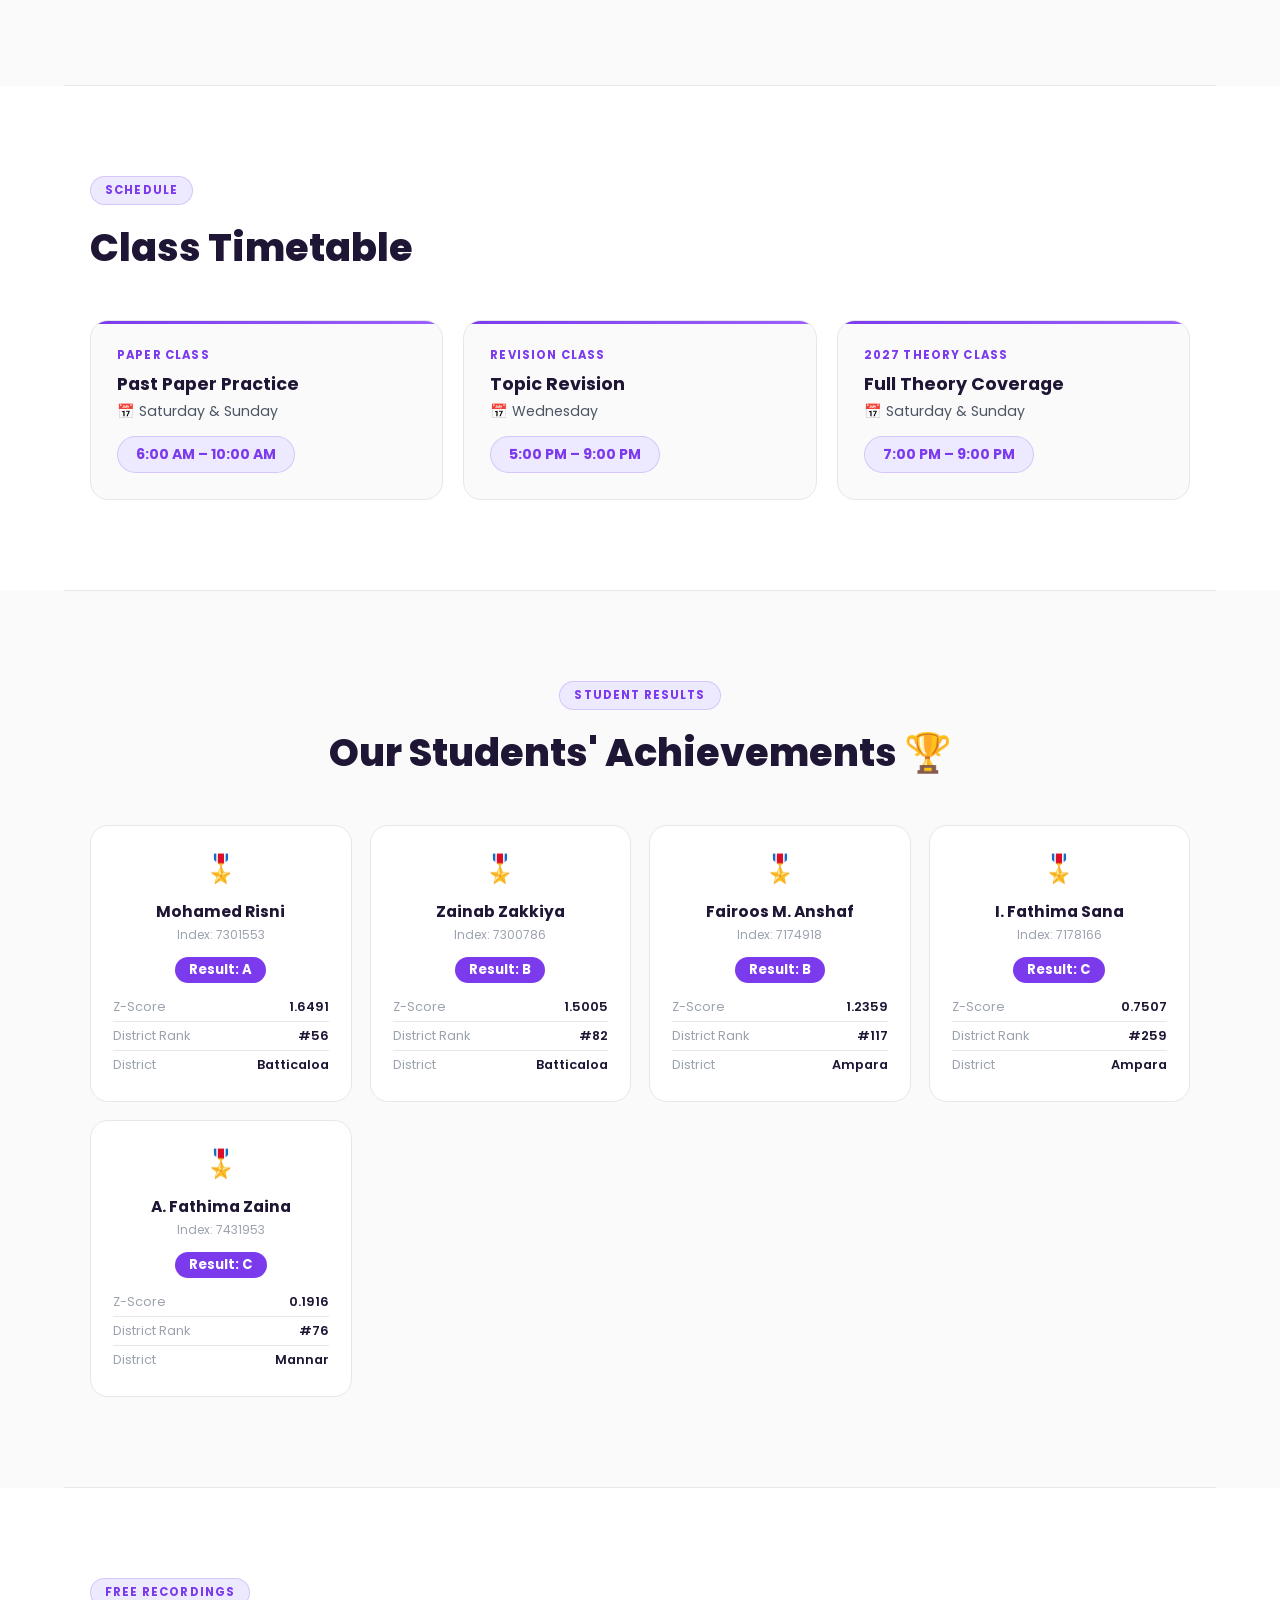
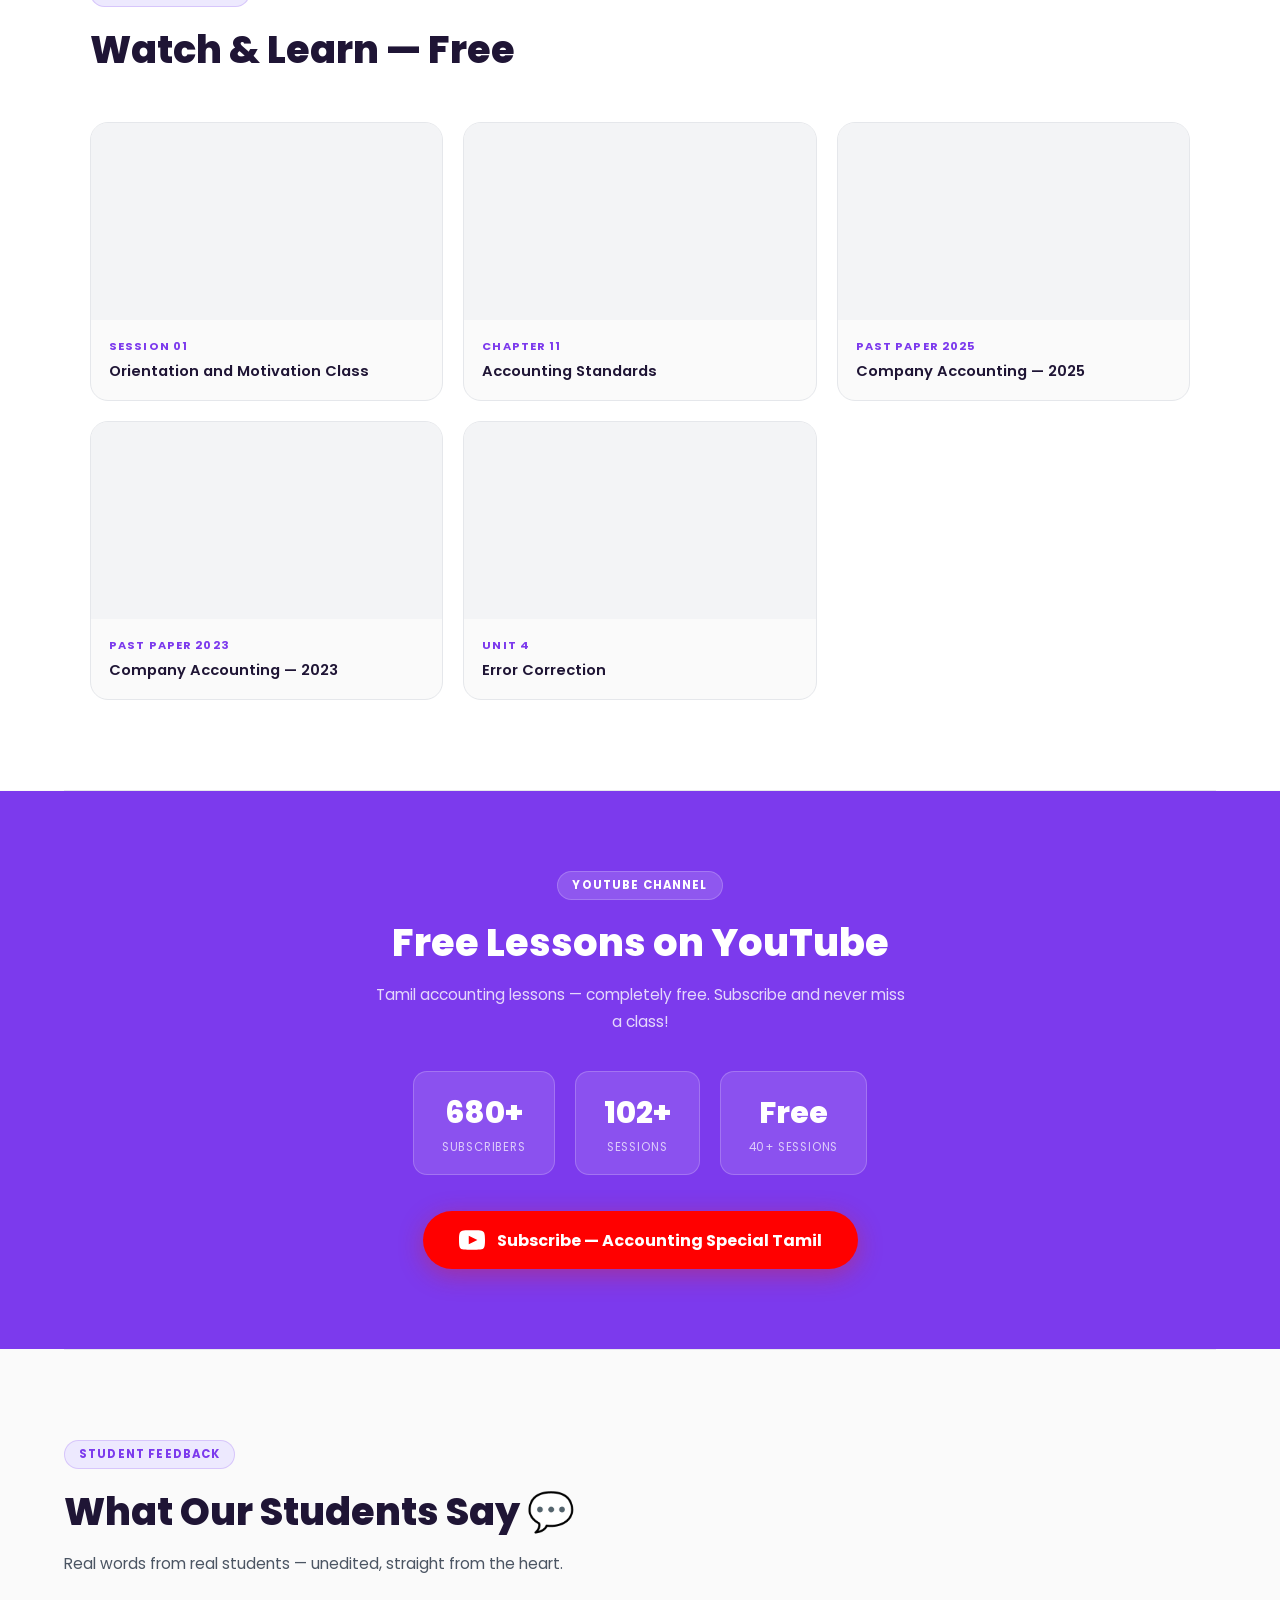
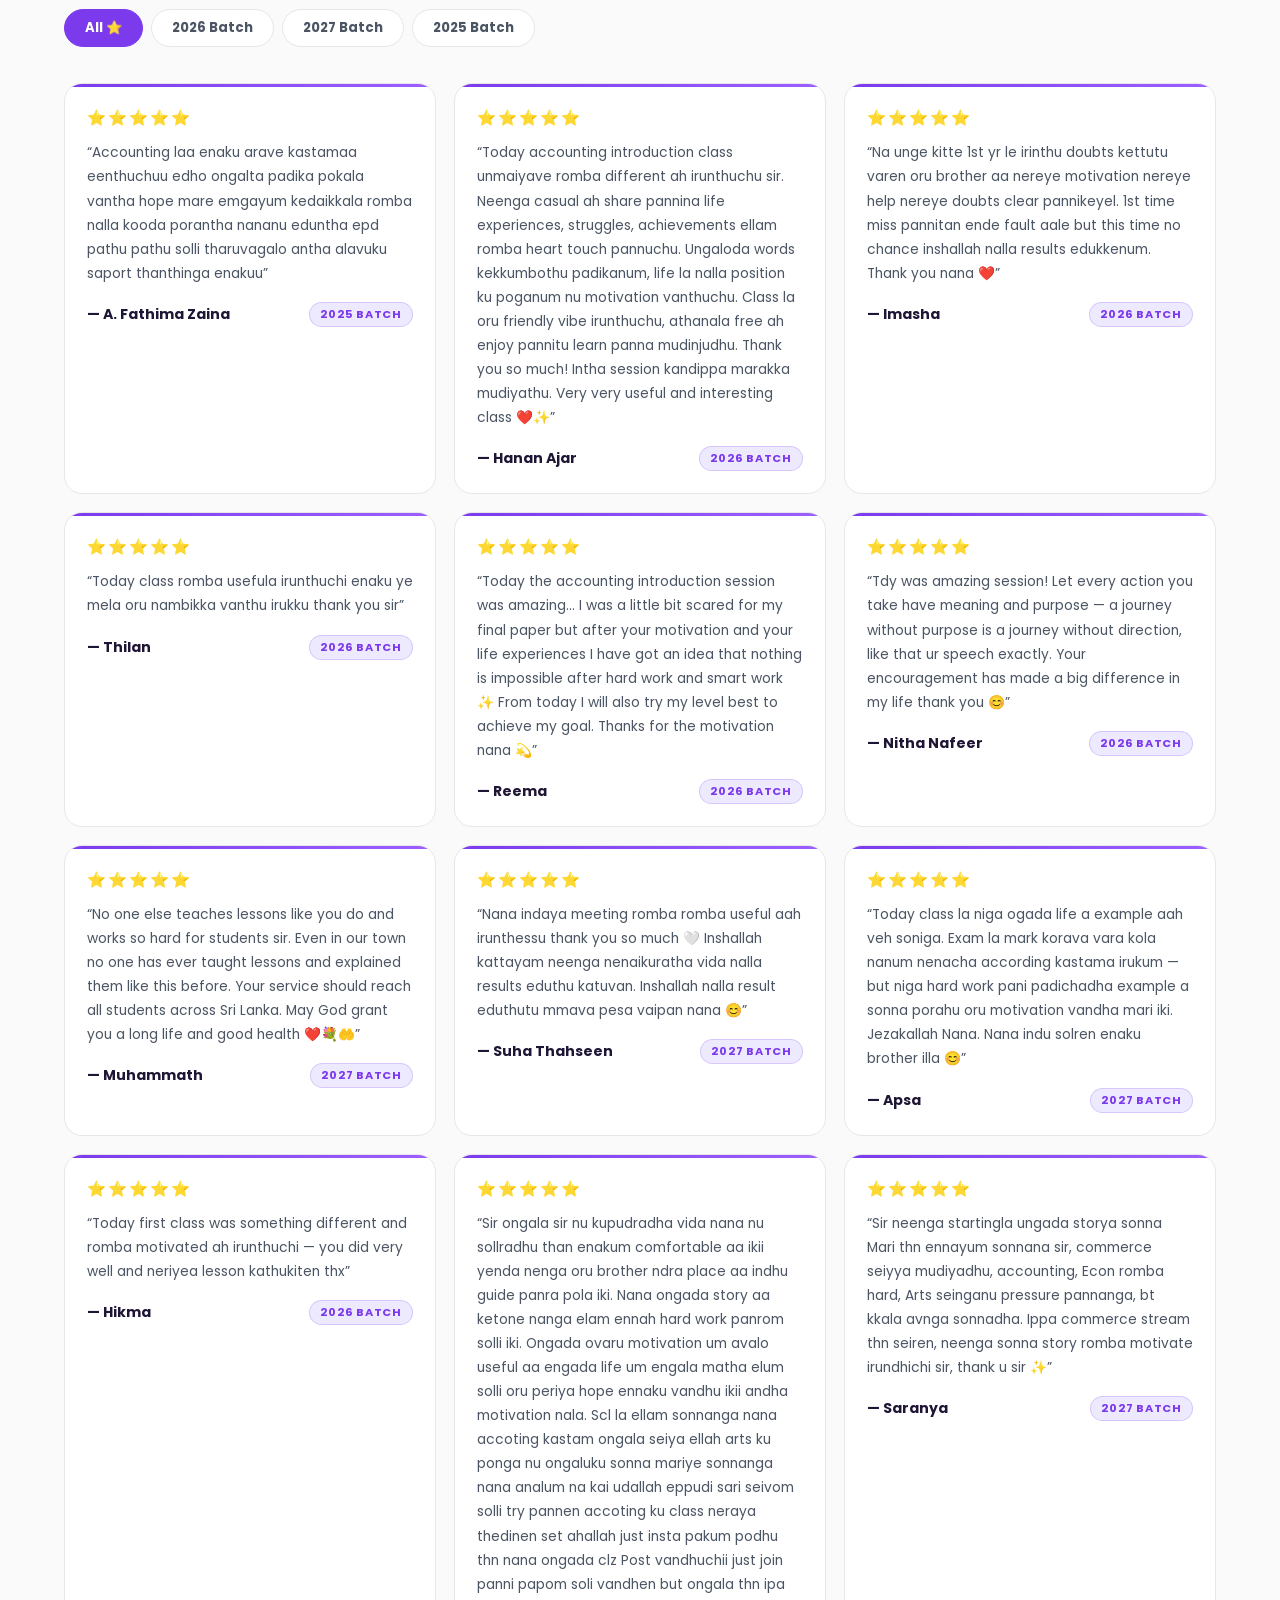
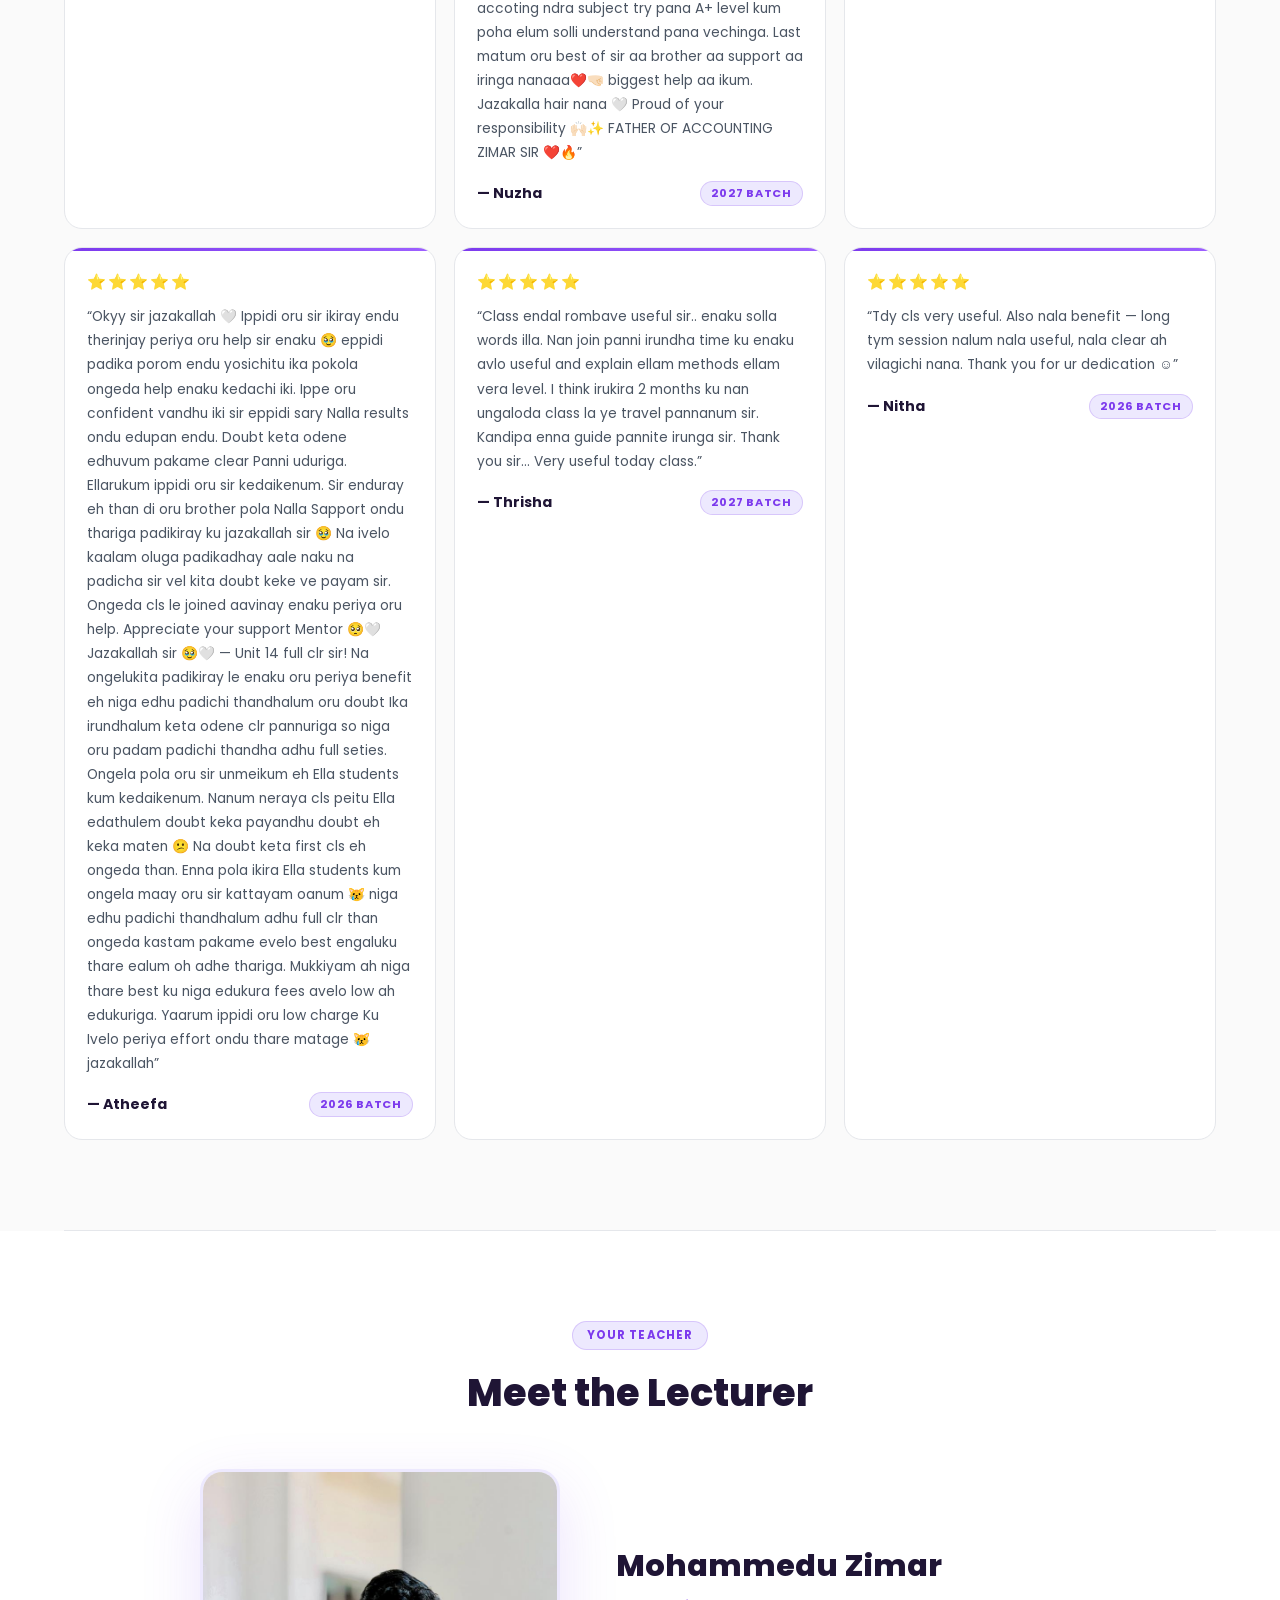
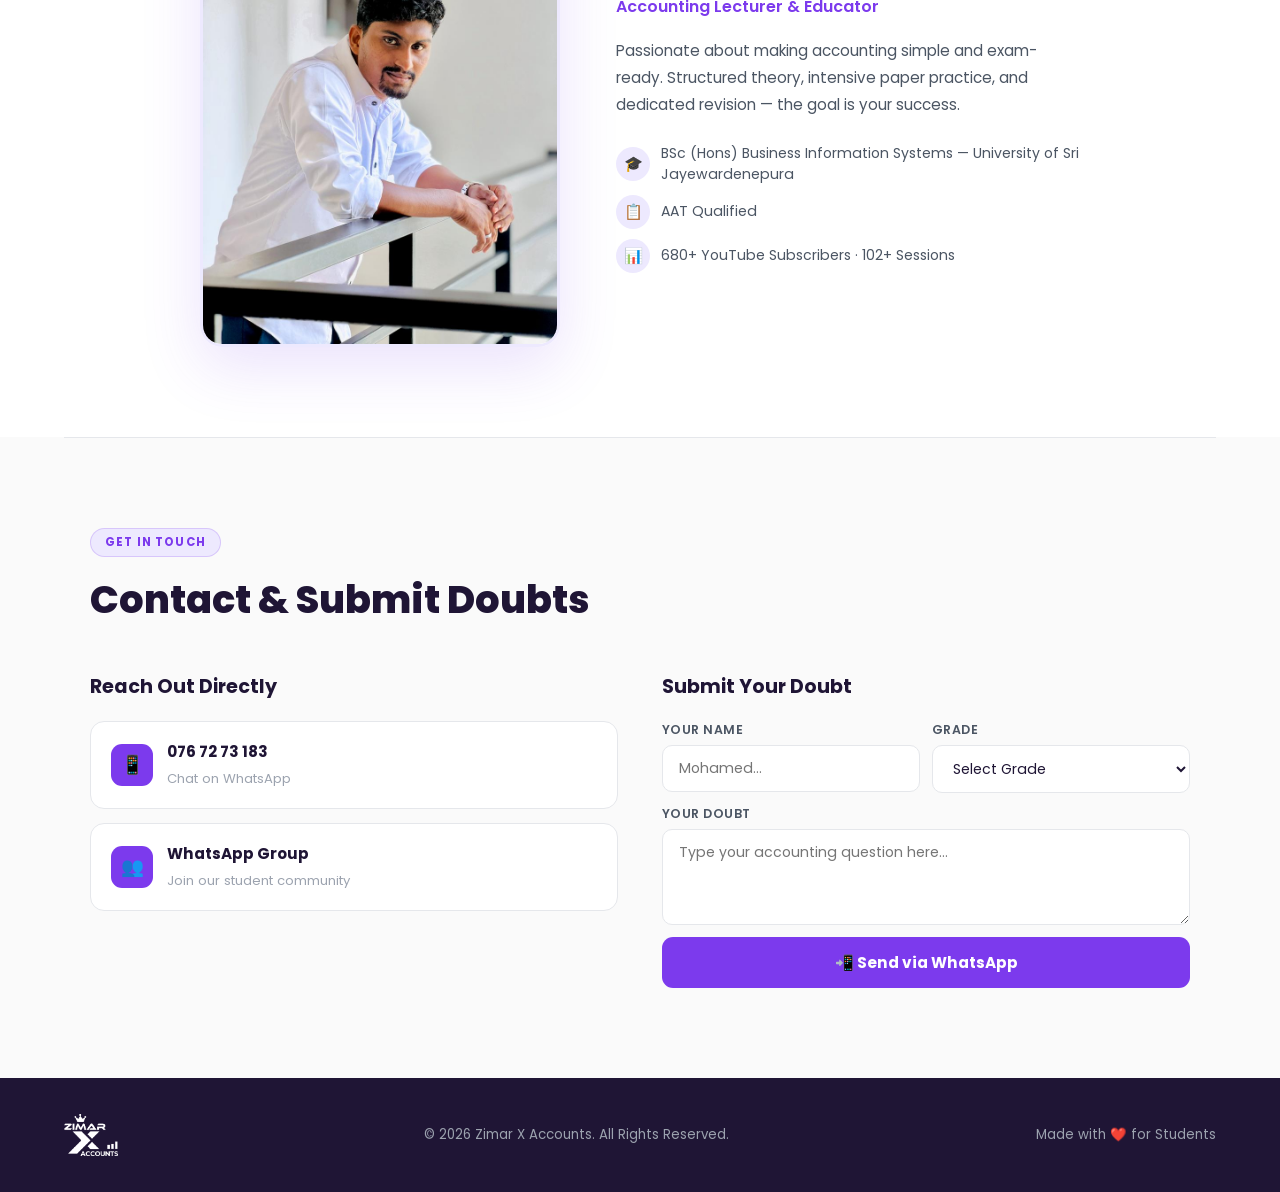
==== commit 927723a8: "Update index.html" ====
--- a/index.html
+++ b/index.html
@@ -356,8 +356,8 @@
       <h1>Master <span class="accent">Accounting</span><br>With Zimar</h1>
       <p class="hero-sub">Sri Lanka's most dedicated accounting class — structured theory, paper practice &amp; revision sessions that actually work.</p>
       <div class="hero-stats">
-        <div class="stat"><div class="stat-num">50<span>+</span></div><div class="stat-label">Sessions</div></div>
-        <div class="stat"><div class="stat-num">600<span>+</span></div><div class="stat-label">Subscribers</div></div>
+        <div class="stat"><div class="stat-num">100<span>+</span></div><div class="stat-label">Sessions</div></div>
+        <div class="stat"><div class="stat-num">680<span>+</span></div><div class="stat-label">Subscribers</div></div>
         <div class="stat"><div class="stat-num">100<span>%</span></div><div class="stat-label">Support</div></div>
       </div>
       <div class="hero-btns">
@@ -623,9 +623,9 @@
     <h2 class="section-title">Free Lessons on YouTube</h2>
     <p class="section-sub">Tamil accounting lessons — completely free. Subscribe and never miss a class!</p>
     <div class="yt-stats">
-      <div class="yt-stat"><div class="yt-stat-num">600+</div><div class="yt-stat-label">Subscribers</div></div>
-      <div class="yt-stat"><div class="yt-stat-num">50+</div><div class="yt-stat-label">Sessions</div></div>
-      <div class="yt-stat"><div class="yt-stat-num">Free</div><div class="yt-stat-label">Always Free</div></div>
+      <div class="yt-stat"><div class="yt-stat-num">680+</div><div class="yt-stat-label">Subscribers</div></div>
+      <div class="yt-stat"><div class="yt-stat-num">102+</div><div class="yt-stat-label">Sessions</div></div>
+      <div class="yt-stat"><div class="yt-stat-num">Free</div><div class="yt-stat-label">40+ Sessions</div></div>
     </div>
     <a href="https://youtube.com/@accountingspecial-tamil?si=V2LI6tLWS6BTs6CE" target="_blank" class="btn-yt">
       <svg width="26" height="26" viewBox="0 0 24 24" fill="white"><path d="M19.615 3.184c-3.604-.246-11.631-.245-15.23 0-3.897.266-4.356 2.62-4.385 8.816.029 6.185.484 8.549 4.385 8.816 3.6.245 11.626.246 15.23 0 3.897-.266 4.356-2.62 4.385-8.816-.029-6.185-.484-8.549-4.385-8.816zm-10.615 12.816v-8l8 3.993-8 4.007z"/></svg>
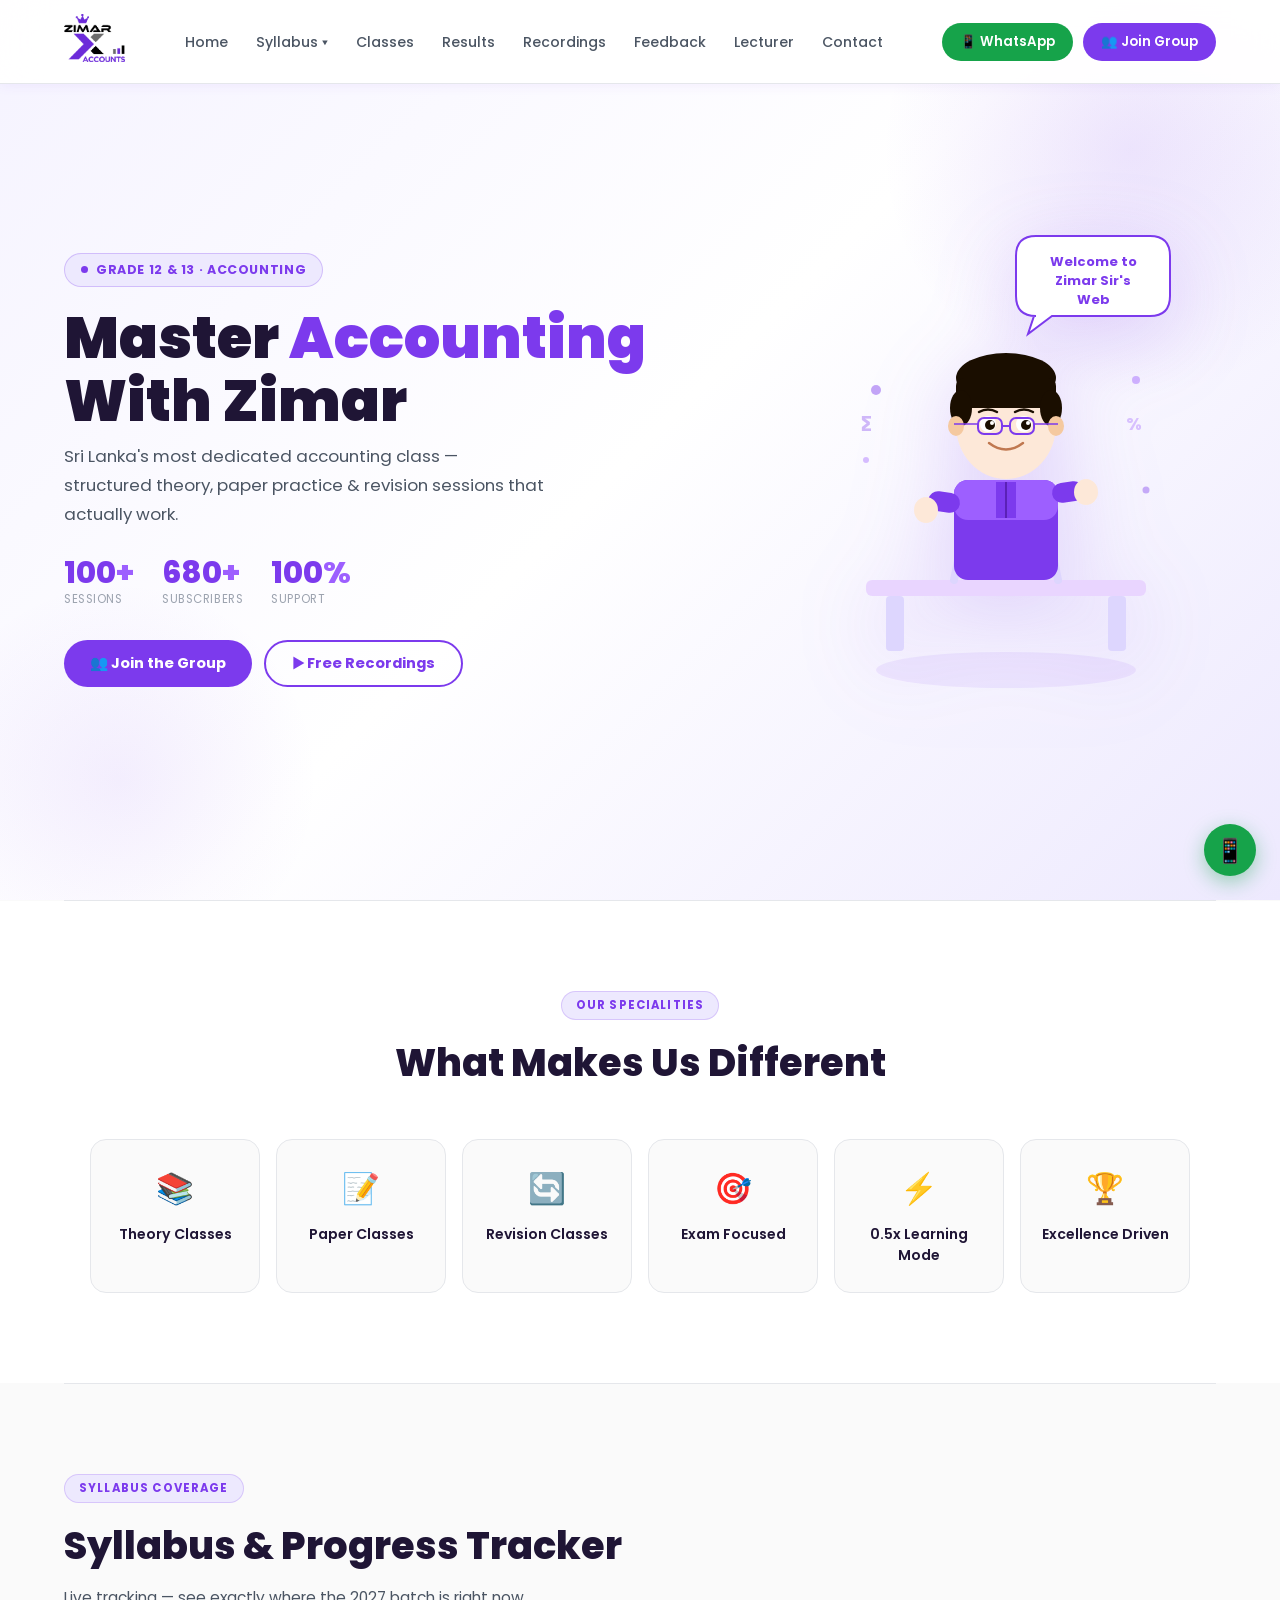
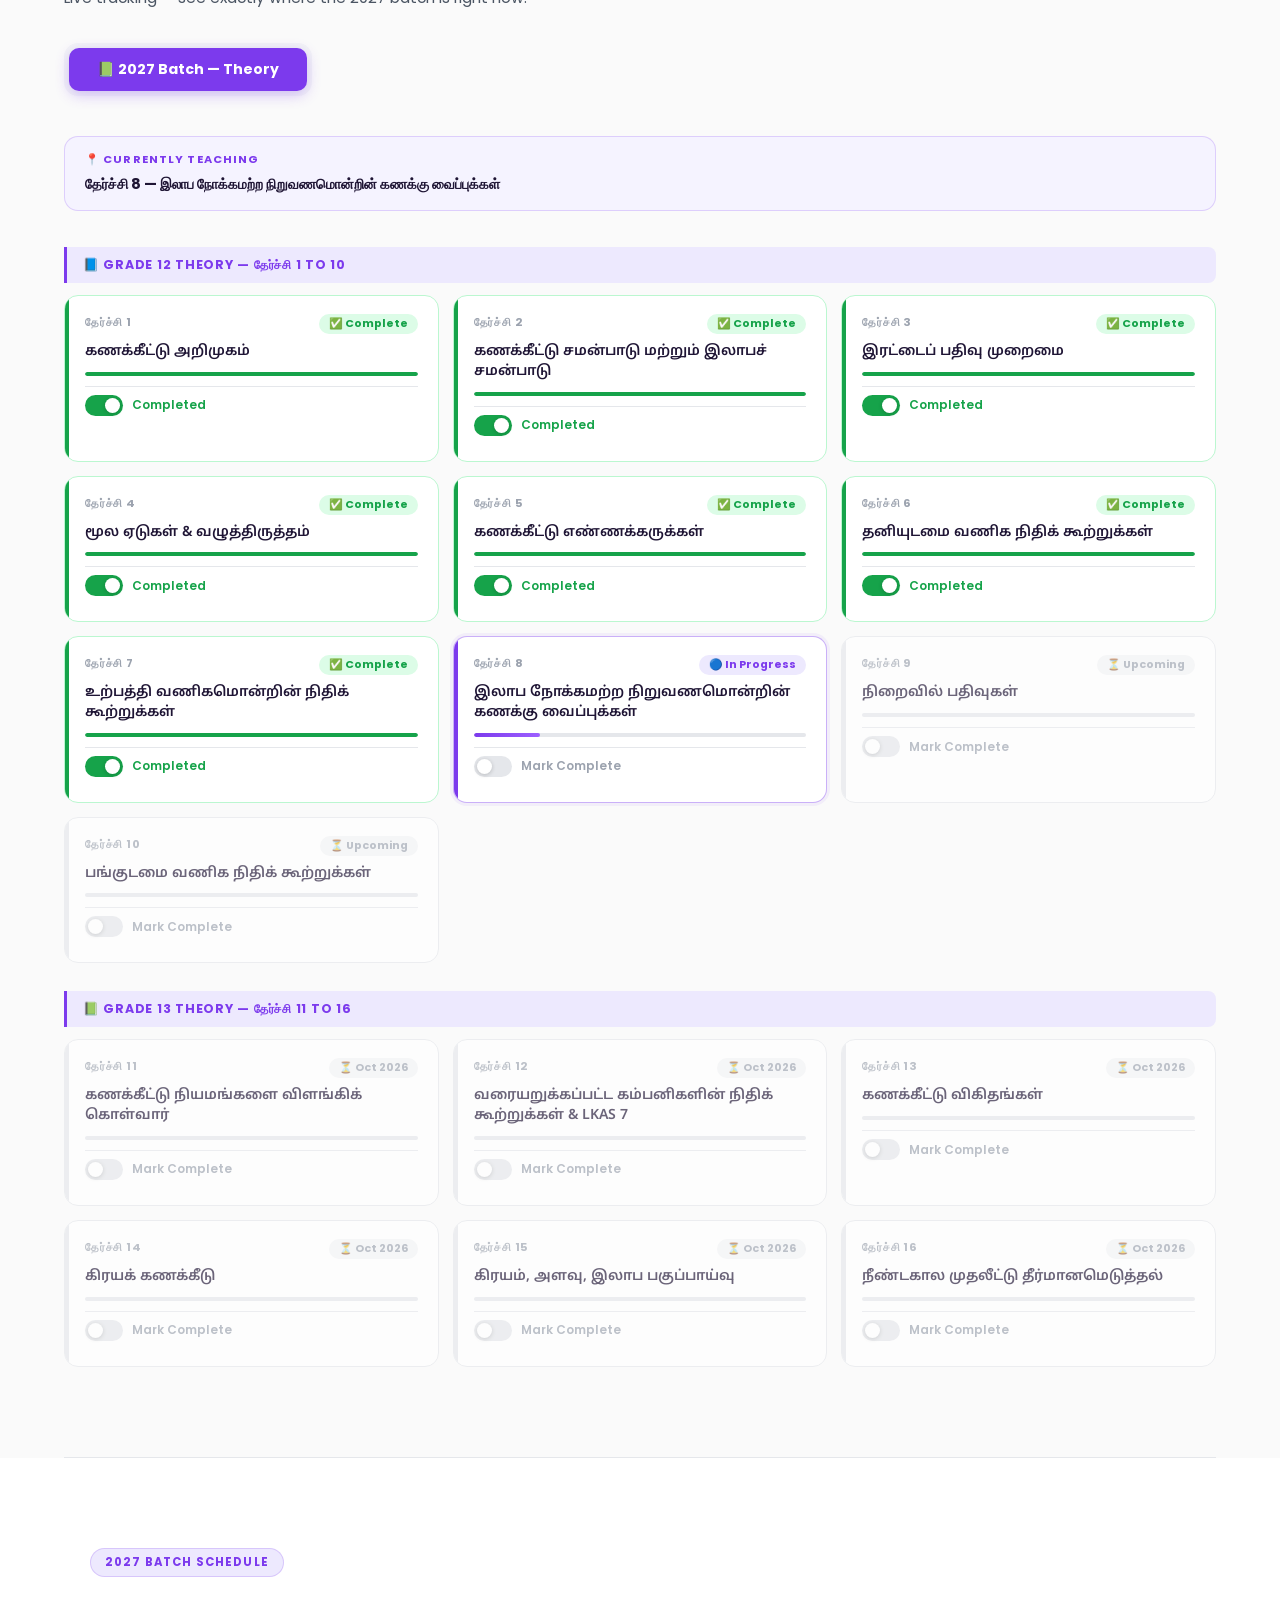
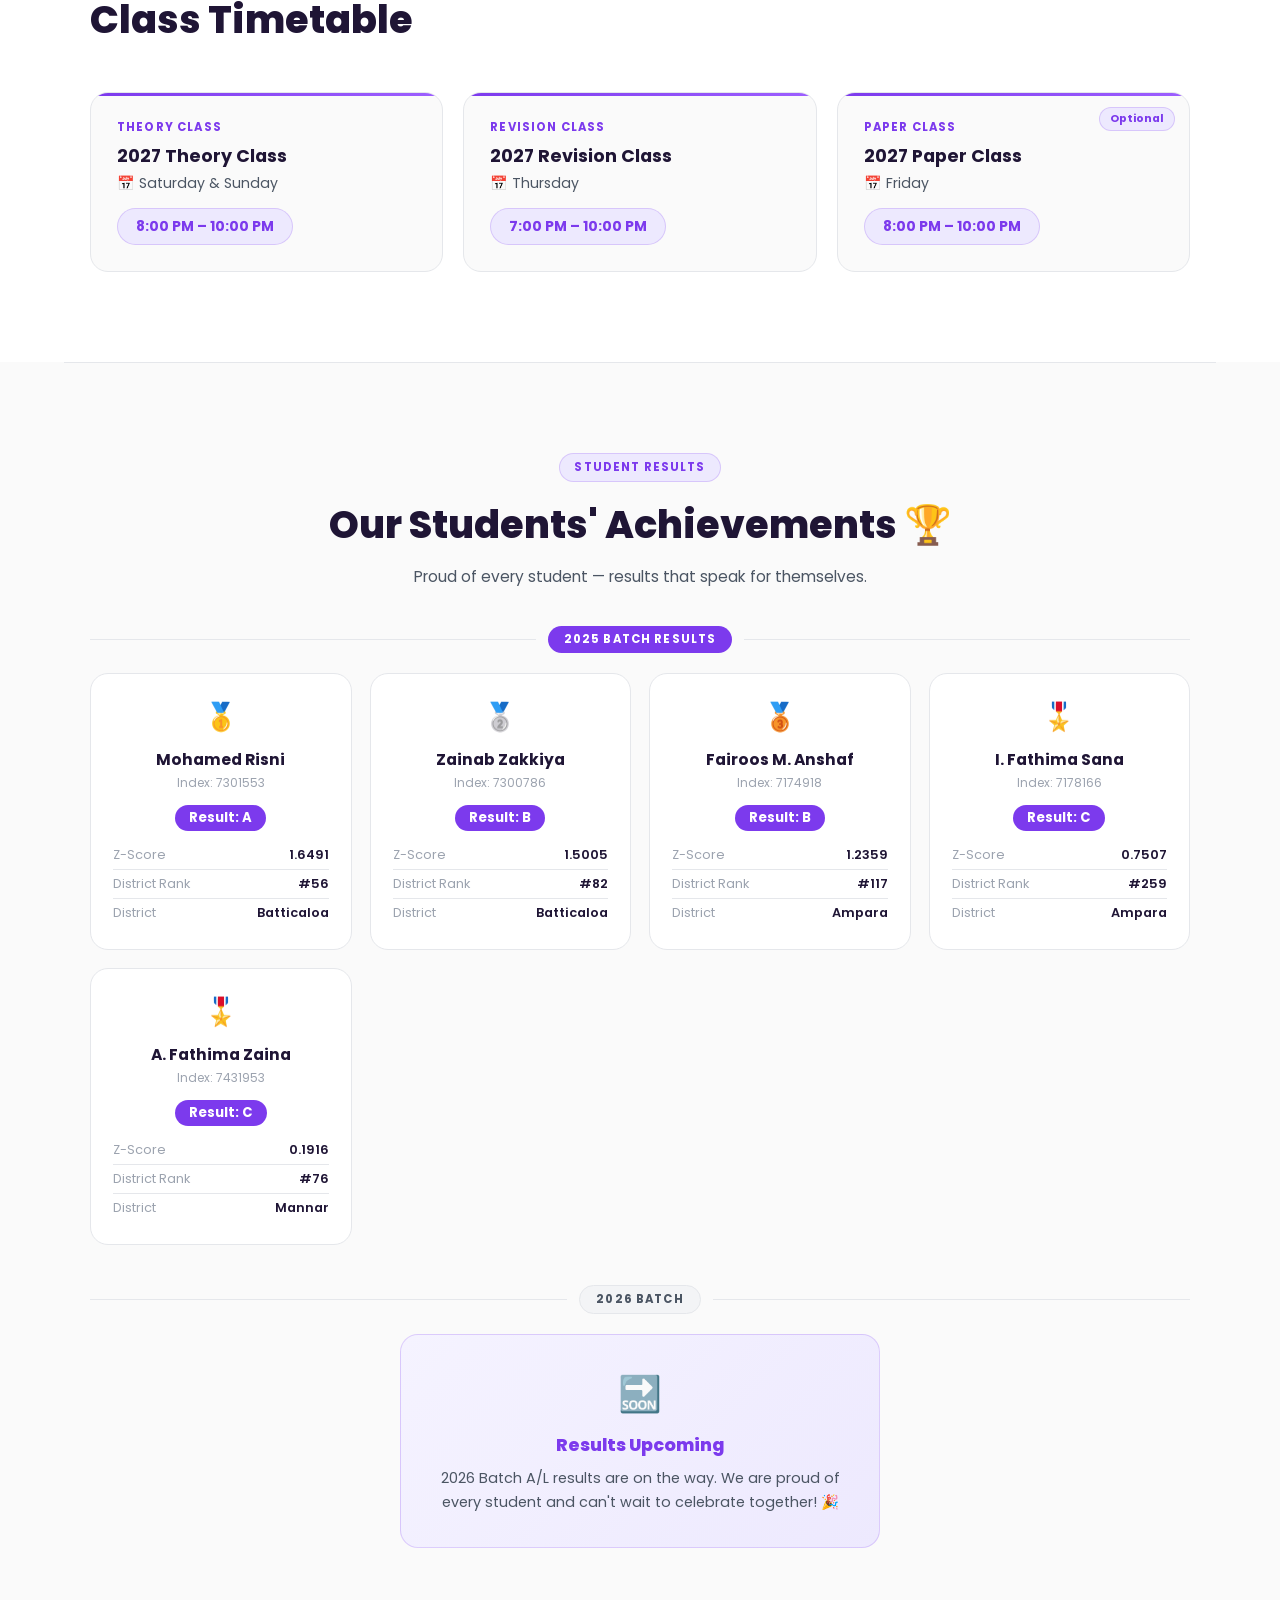
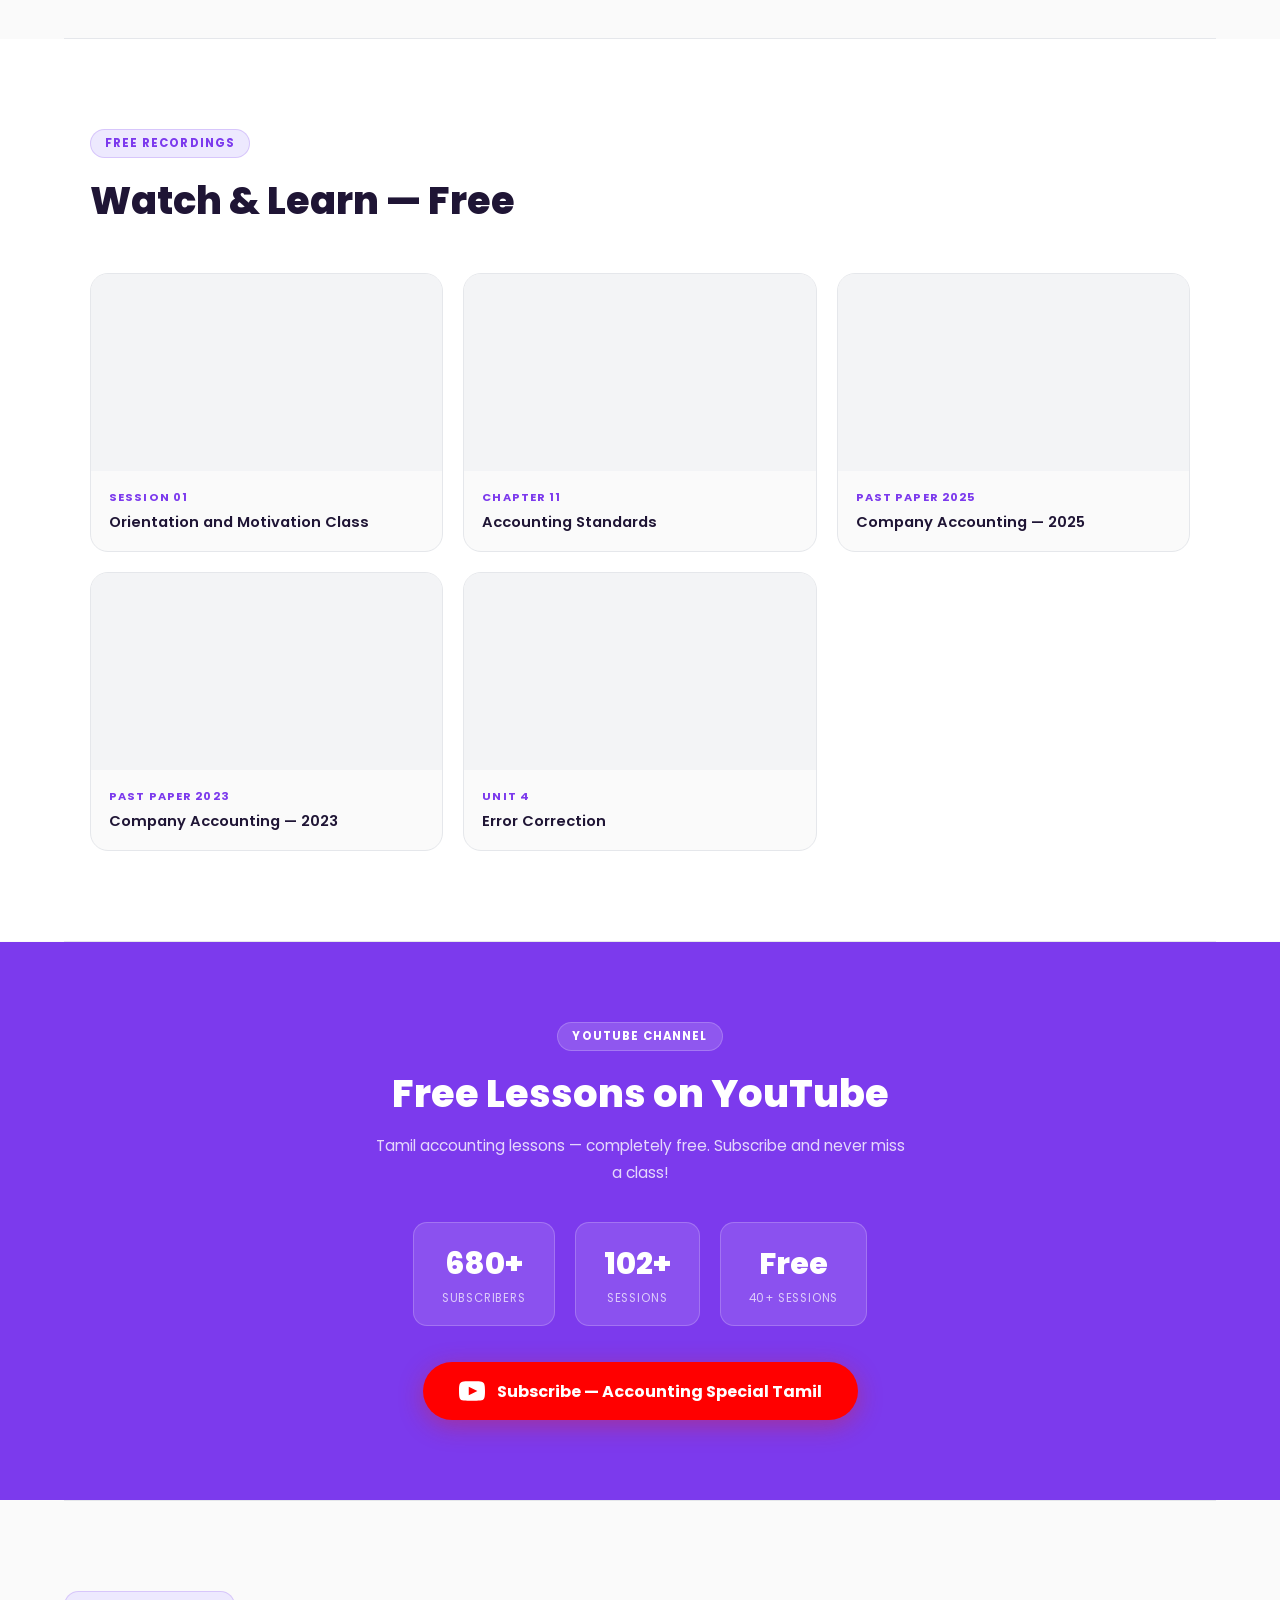
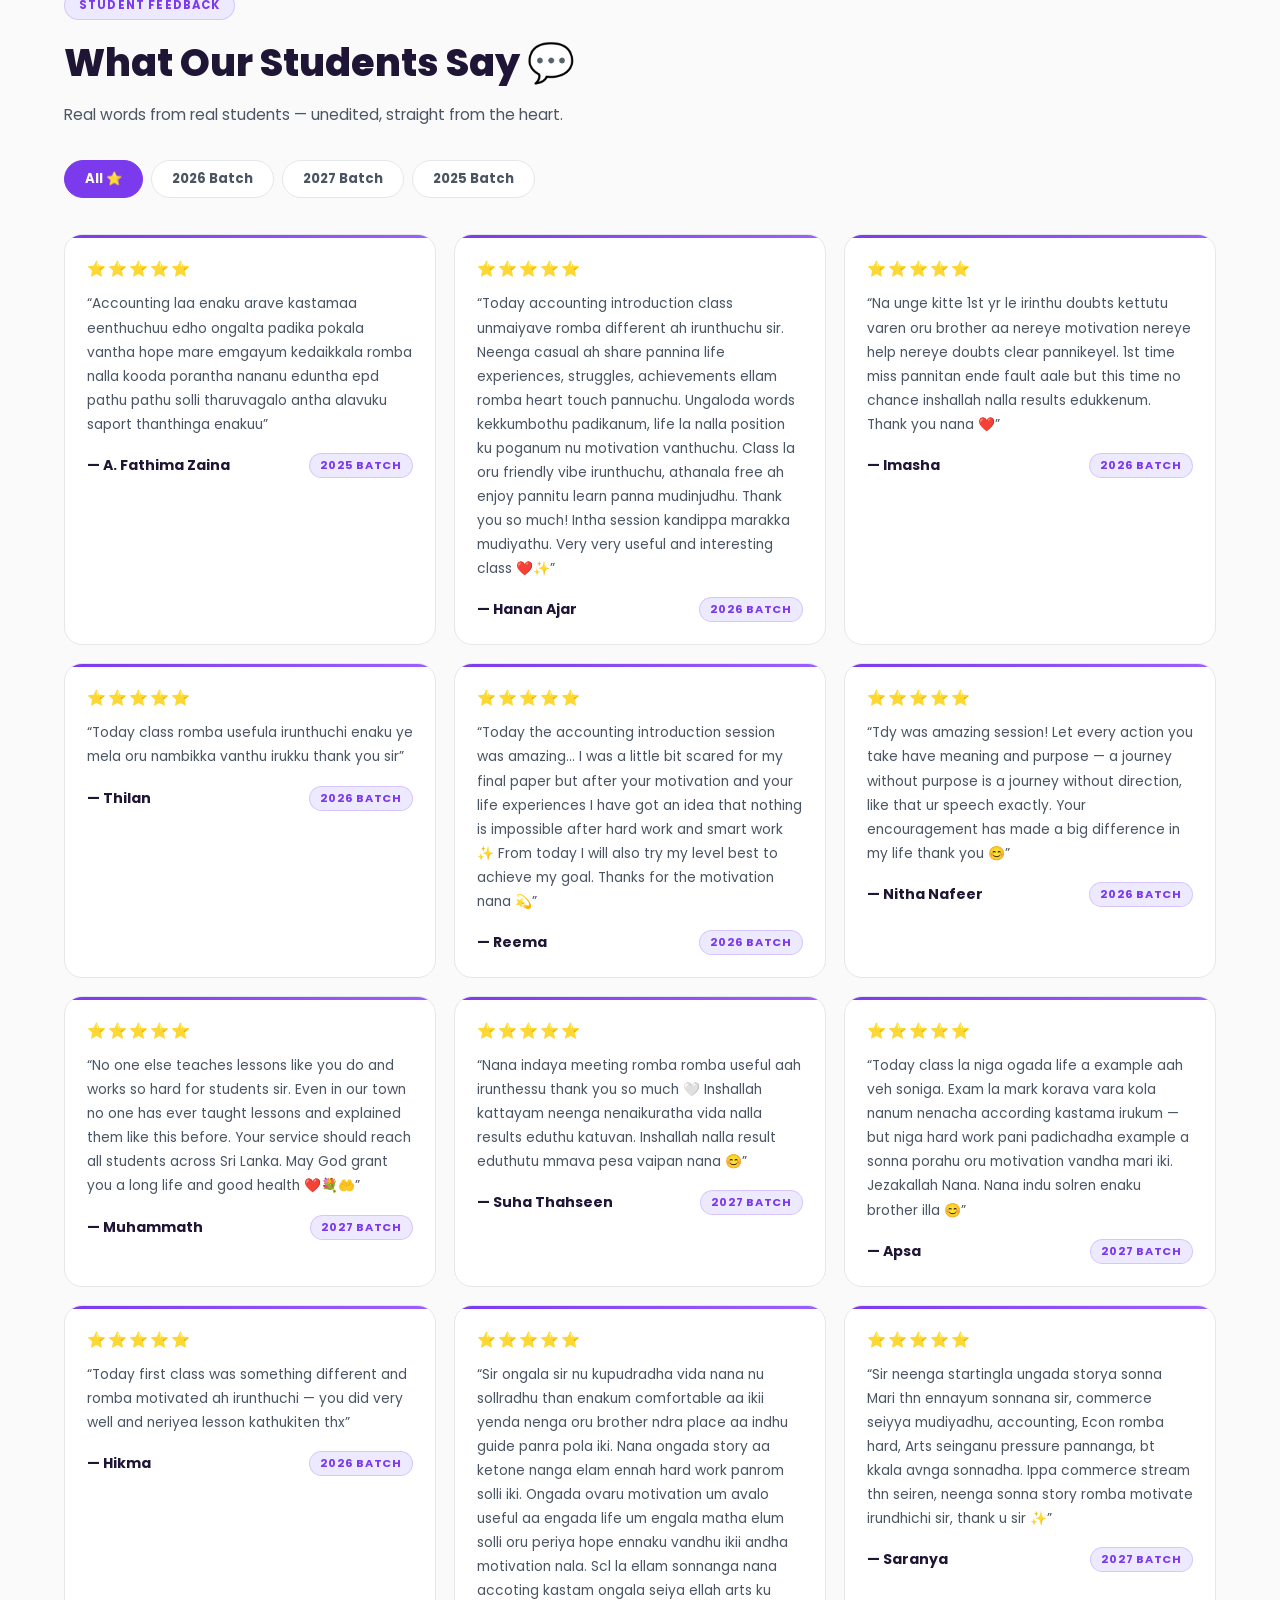
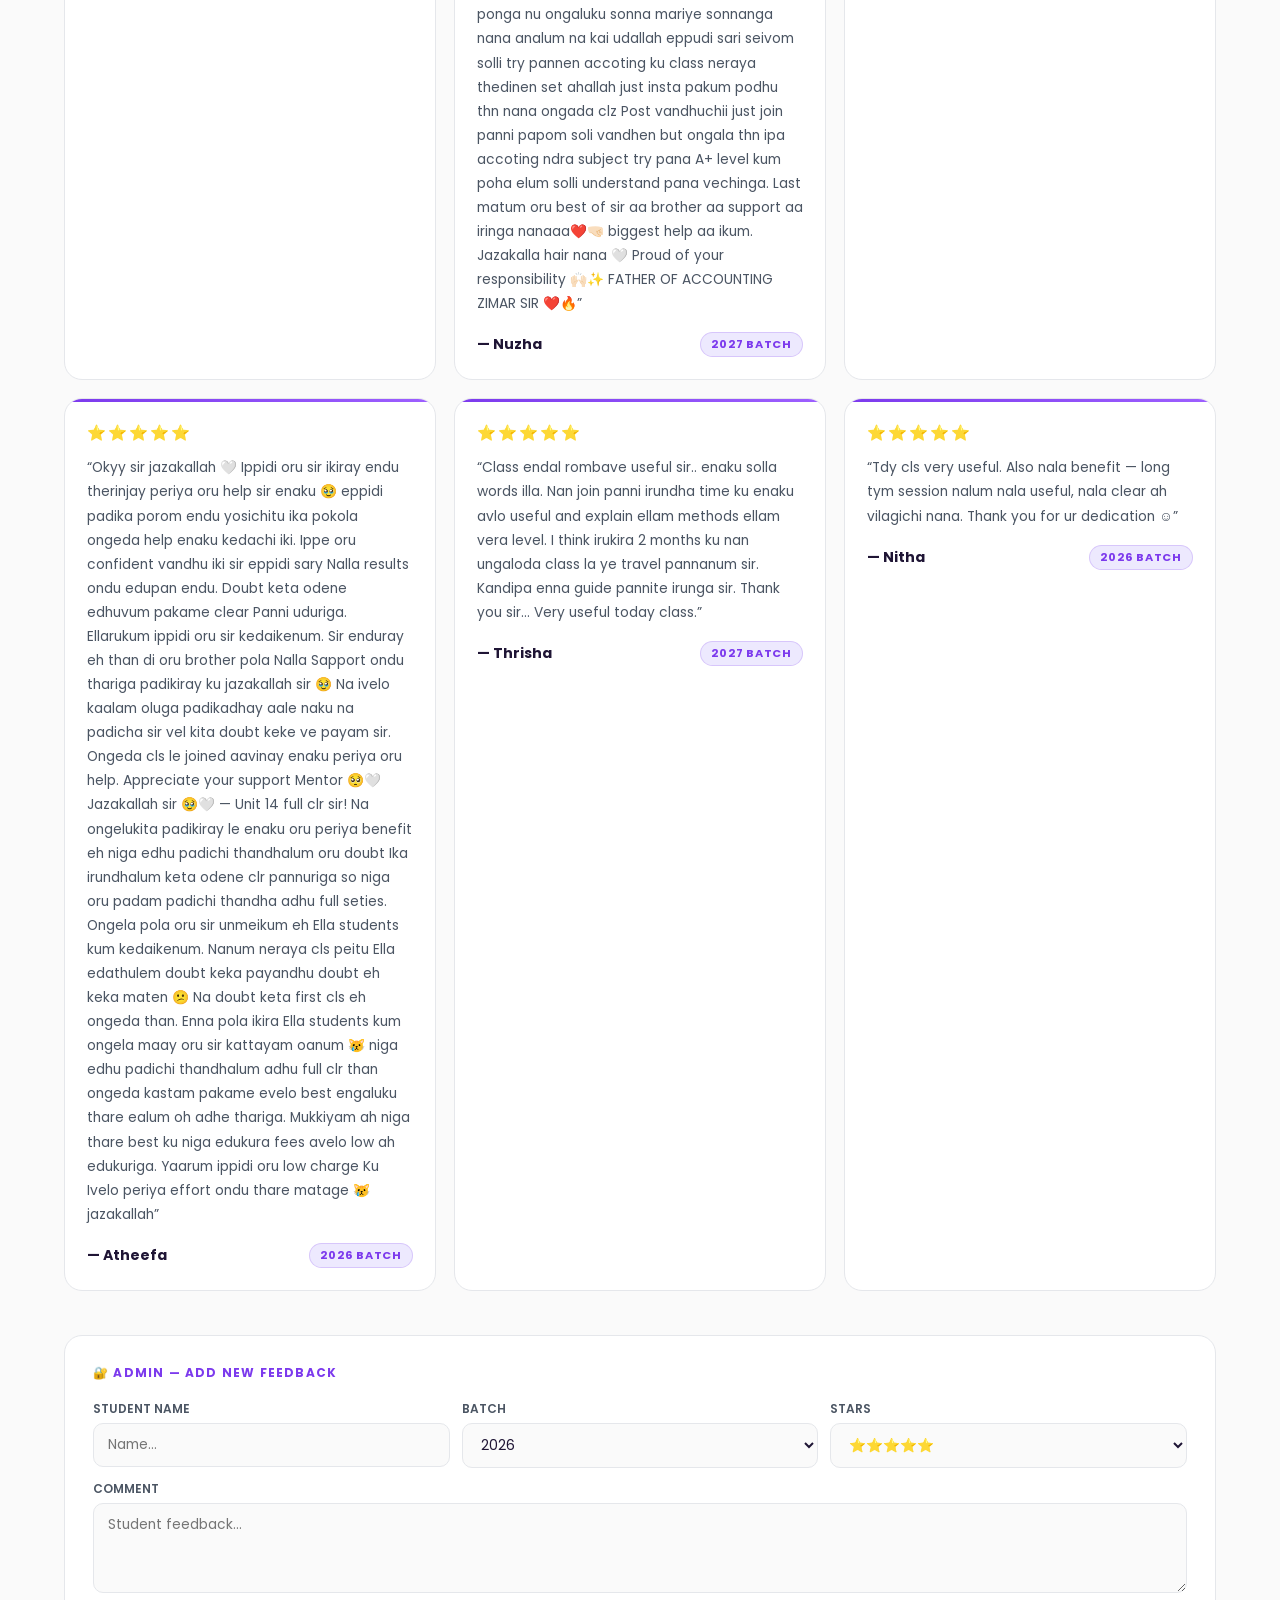
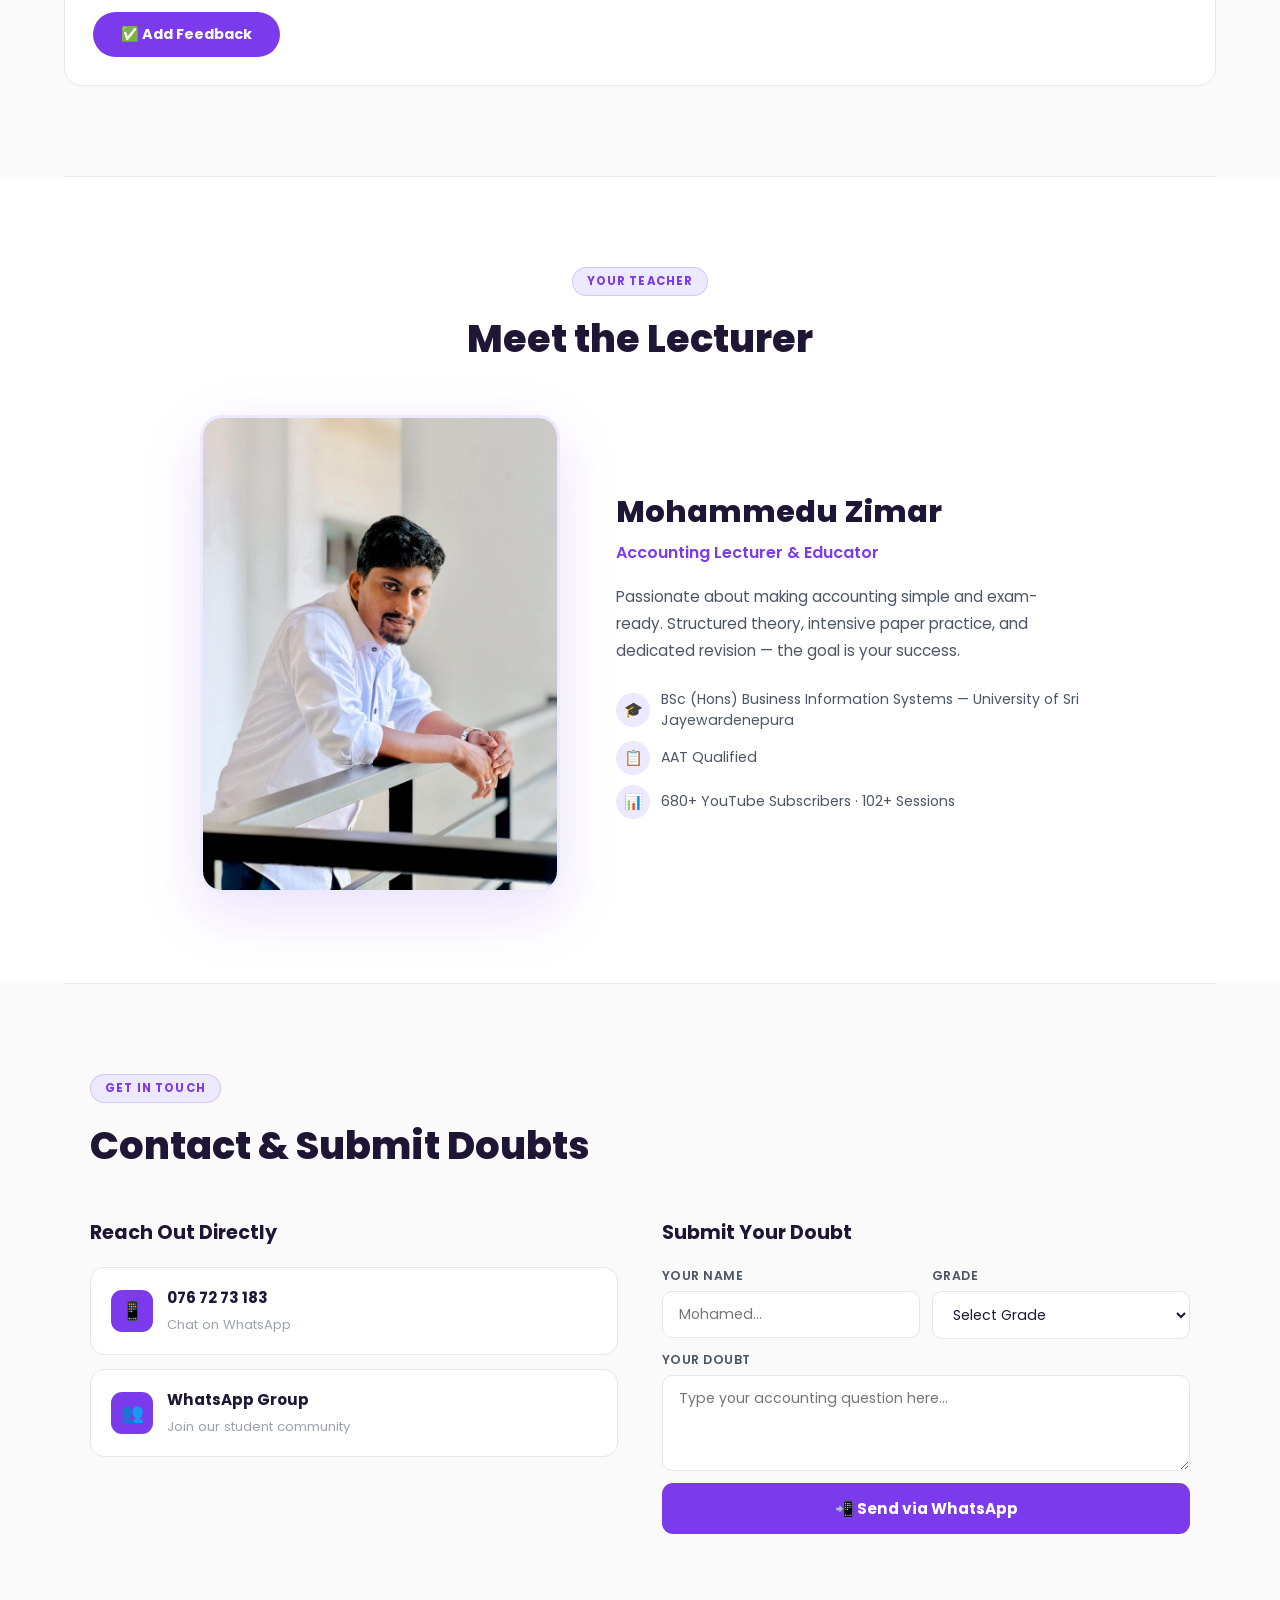
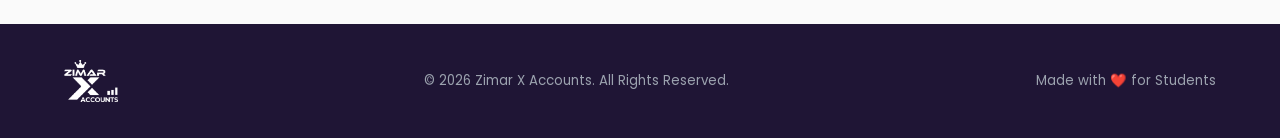
==== commit 64360cbb: "Add files via upload" ====
--- a/index.html
+++ b/index.html
@@ -244,25 +244,7 @@
 .btn-submit{width:100%;background:var(--purple);color:#fff;border:none;padding:14px;border-radius:11px;font-size:0.95rem;font-weight:700;cursor:pointer;display:flex;align-items:center;justify-content:center;gap:9px;transition:all 0.3s;margin-top:8px;font-family:'Poppins',sans-serif;}
 .btn-submit:hover{background:var(--purple-light);transform:translateY(-2px);box-shadow:0 10px 28px rgba(124,58,237,0.35);}
 
-/* ── ADMIN ── */
-.admin-lock-btn{position:fixed;bottom:96px;right:24px;width:46px;height:46px;background:var(--purple);border-radius:50%;display:flex;align-items:center;justify-content:center;font-size:1.1rem;cursor:pointer;border:none;box-shadow:0 4px 16px rgba(124,58,237,0.4);z-index:998;transition:all 0.3s;}
-.admin-lock-btn:hover{transform:scale(1.1);}
-.admin-badge{position:fixed;bottom:152px;right:16px;background:var(--green);color:#fff;padding:5px 12px;border-radius:50px;font-size:0.72rem;font-weight:700;display:none;align-items:center;gap:5px;z-index:998;}
-.admin-badge.show{display:flex;}
-.modal-overlay{display:none;position:fixed;inset:0;background:rgba(0,0,0,0.4);z-index:2000;align-items:center;justify-content:center;backdrop-filter:blur(4px);}
-.modal-overlay.open{display:flex;}
-.modal-box{background:var(--white);border:1.5px solid var(--border);border-radius:22px;padding:38px 34px;width:100%;max-width:360px;text-align:center;box-shadow:0 24px 60px rgba(0,0,0,0.12);}
-.modal-icon{font-size:2.6rem;margin-bottom:14px;}
-.modal-title{font-size:1.25rem;font-weight:800;margin-bottom:5px;color:var(--text);}
-.modal-sub{color:var(--text2);font-size:0.86rem;margin-bottom:26px;}
-.modal-input{width:100%;background:var(--offwhite);border:1.5px solid var(--border);border-radius:10px;padding:13px 16px;color:var(--text);font-family:'Poppins',sans-serif;font-size:1rem;outline:none;text-align:center;letter-spacing:0.15em;margin-bottom:14px;transition:border-color 0.3s;}
-.modal-input:focus{border-color:var(--purple);}
-.modal-input.shake{animation:shake 0.4s ease;}
-@keyframes shake{0%,100%{transform:translateX(0);}25%{transform:translateX(-8px);}75%{transform:translateX(8px);}50%{transform:translateX(8px);}}
-.modal-error{color:var(--red);font-size:0.8rem;margin-bottom:12px;min-height:18px;}
-.modal-btn{width:100%;background:var(--purple);color:#fff;border:none;padding:13px;border-radius:10px;font-size:0.95rem;font-weight:700;cursor:pointer;font-family:'Poppins',sans-serif;transition:all 0.3s;margin-bottom:8px;}
-.modal-btn:hover{background:var(--purple-light);}
-.modal-cancel{color:var(--muted);font-size:0.83rem;cursor:pointer;border:none;background:none;font-family:'Poppins',sans-serif;padding:5px;}
+
 
 /* ── FOOTER ── */
 footer{background:var(--text);padding:36px 5%;display:flex;align-items:center;justify-content:space-between;flex-wrap:wrap;gap:14px;}
@@ -316,7 +298,7 @@
     <li><a href="#home">Home</a></li>
     <li class="nav-dropdown"><a href="#syllabus" class="nav-dropdown-toggle">Syllabus ▾</a>
       <div class="dropdown-menu">
-        <a href="#syllabus" onclick="switchBatch('2026')">2026 Batch — Revision</a>
+        <a href="#syllabus" onclick="switchBatch('2027')">2027 Batch — Theory</a>
         <a href="#syllabus" onclick="switchBatch('2027')">2027 Batch — Theory</a>
       </div>
     </li>
@@ -337,7 +319,7 @@
 <div class="mobile-menu" id="mobileMenu">
   <button class="mobile-close" onclick="toggleMenu()">✕</button>
   <a href="#home" onclick="toggleMenu()">Home</a>
-  <a href="#syllabus" onclick="toggleMenu();switchBatch('2026')">2026 Syllabus</a>
+  <a href="#syllabus" onclick="toggleMenu();switchBatch('2027')">2027 Syllabus</a>
   <a href="#syllabus" onclick="toggleMenu();switchBatch('2027')">2027 Syllabus</a>
   <a href="#classes" onclick="toggleMenu()">Classes</a>
   <a href="#achievements" onclick="toggleMenu()">Results</a>
@@ -530,26 +512,11 @@
   <div style="max-width:1160px;margin:0 auto;">
     <div class="section-tag">Syllabus Coverage</div>
     <h2 class="section-title">Syllabus &amp; Progress Tracker</h2>
-    <p class="section-sub" style="margin-bottom:32px;">Live tracking — see exactly where each batch is right now.</p>
+    <p class="section-sub" style="margin-bottom:32px;">Live tracking — see exactly where the 2027 batch is right now.</p>
     <div class="batch-tabs">
-      <button class="batch-tab active" onclick="switchBatch('2026')" id="tab-2026">📘 2026 Batch — Revision</button>
-      <button class="batch-tab" onclick="switchBatch('2027')" id="tab-2027">📗 2027 Batch — Theory</button>
-    </div>
-    <div class="batch-content active" id="batch-2026">
-      <div class="syllabus-header-info">
-        <div class="current-chapter-badge" style="width:100%;">
-          <div class="cc-label">📍 Currently Teaching</div>
-          <div class="cc-name" id="current-name-2026">—</div>
-        </div>
-      </div>
-      <div class="syl-grade-label">📘 Grade 12 — தேர்ச்சி 1 to 10</div>
-      <div class="syllabus-grid" id="grid-2026-g12"></div>
-      <div class="syl-grade-label" style="margin-top:28px;">📗 Grade 13 — தேர்ச்சி 11 to 16</div>
-      <div class="syllabus-grid" id="grid-2026-g13"></div>
-      <div class="syl-grade-label" style="margin-top:36px;">📄 Past Papers</div>
-      <div style="display:grid;grid-template-columns:repeat(auto-fit,minmax(280px,1fr));gap:20px;" id="grid-2026-pp"></div>
-    </div>
-    <div class="batch-content" id="batch-2027">
+      <button class="batch-tab active" id="tab-2027">📗 2027 Batch — Theory</button>
+    </div>
+    <div class="batch-content active" id="batch-2027">
       <div class="syllabus-header-info">
         <div class="current-chapter-badge" style="width:100%;">
           <div class="cc-label">📍 Currently Teaching</div>
@@ -558,13 +525,9 @@
       </div>
       <div class="syl-grade-label">📘 Grade 12 Theory — தேர்ச்சி 1 to 10</div>
       <div class="syllabus-grid" id="grid-2027-g12"></div>
-      <div class="syl-grade-label" style="margin-top:28px;">📗 Grade 13 Theory — தேர்ச்சி 11 to 16 <span style="font-size:0.78rem;font-weight:600;background:var(--gold-light);color:var(--gold);border:1px solid #FCD34D;padding:3px 12px;border-radius:50px;">🗓 Starts October 2026</span></div>
+      <div class="syl-grade-label" style="margin-top:28px;">📗 Grade 13 Theory — தேர்ச்சி 11 to 16</div>
       <div class="syllabus-grid" id="grid-2027-g13"></div>
-      <div style="margin-top:24px;background:var(--gold-light);border:1px solid #FCD34D;border-radius:14px;padding:20px 24px;display:flex;align-items:flex-start;gap:14px;">
-        <div style="font-size:1.5rem;">🗓</div>
-        <div><div style="font-weight:700;color:var(--gold);margin-bottom:5px;">Revision Classes — October 2026</div>
-        <div style="color:#92400E;font-size:0.88rem;line-height:1.7;">Grade 12 &amp; 13 revision for the 2027 Batch starts October 2026. Stay connected on WhatsApp for updates!</div></div>
-      </div>
+
     </div>
   </div>
 </section>
@@ -573,12 +536,28 @@
 <!-- TIMETABLE -->
 <section class="timetable" id="classes2">
   <div style="max-width:1100px;margin:0 auto;">
-    <div class="section-tag">Schedule</div>
+    <div class="section-tag">2027 Batch Schedule</div>
     <h2 class="section-title">Class Timetable</h2>
     <div class="time-grid">
-      <div class="time-card fade-up"><div class="time-type">Paper Class</div><div class="time-name">Past Paper Practice</div><div class="time-day">📅 Saturday &amp; Sunday</div><div class="time-slot">6:00 AM – 10:00 AM</div></div>
-      <div class="time-card fade-up"><div class="time-type">Revision Class</div><div class="time-name">Topic Revision</div><div class="time-day">📅 Wednesday</div><div class="time-slot">5:00 PM – 9:00 PM</div></div>
-      <div class="time-card fade-up"><div class="time-type">2027 Theory Class</div><div class="time-name">Full Theory Coverage</div><div class="time-day">📅 Saturday &amp; Sunday</div><div class="time-slot">7:00 PM – 9:00 PM</div></div>
+      <div class="time-card fade-up">
+        <div class="time-type">Theory Class</div>
+        <div class="time-name">2027 Theory Class</div>
+        <div class="time-day">📅 Saturday &amp; Sunday</div>
+        <div class="time-slot">8:00 PM – 10:00 PM</div>
+      </div>
+      <div class="time-card fade-up">
+        <div class="time-type">Revision Class</div>
+        <div class="time-name">2027 Revision Class</div>
+        <div class="time-day">📅 Thursday</div>
+        <div class="time-slot">7:00 PM – 10:00 PM</div>
+      </div>
+      <div class="time-card fade-up" style="position:relative;">
+        <div style="position:absolute;top:14px;right:14px;background:var(--purple-pale);color:var(--purple);font-size:0.68rem;font-weight:700;padding:3px 10px;border-radius:50px;border:1px solid rgba(124,58,237,0.2);">Optional</div>
+        <div class="time-type">Paper Class</div>
+        <div class="time-name">2027 Paper Class</div>
+        <div class="time-day">📅 Friday</div>
+        <div class="time-slot">8:00 PM – 10:00 PM</div>
+      </div>
     </div>
   </div>
 </section>
@@ -589,13 +568,74 @@
   <div style="max-width:1100px;margin:0 auto;text-align:center;">
     <div class="section-tag">Student Results</div>
     <h2 class="section-title">Our Students' Achievements 🏆</h2>
-    <div class="ach-grid">
-      <div class="ach-card fade-up"><div class="ach-medal">🎖️</div><div class="ach-name">Mohamed Risni</div><div class="ach-index">Index: 7301553</div><div class="ach-result">Result: A</div><div class="ach-row"><span class="label">Z-Score</span><span class="val">1.6491</span></div><div class="ach-row"><span class="label">District Rank</span><span class="val">#56</span></div><div class="ach-row"><span class="label">District</span><span class="val">Batticaloa</span></div></div>
-      <div class="ach-card fade-up"><div class="ach-medal">🎖️</div><div class="ach-name">Zainab Zakkiya</div><div class="ach-index">Index: 7300786</div><div class="ach-result">Result: B</div><div class="ach-row"><span class="label">Z-Score</span><span class="val">1.5005</span></div><div class="ach-row"><span class="label">District Rank</span><span class="val">#82</span></div><div class="ach-row"><span class="label">District</span><span class="val">Batticaloa</span></div></div>
-      <div class="ach-card fade-up"><div class="ach-medal">🎖️</div><div class="ach-name">Fairoos M. Anshaf</div><div class="ach-index">Index: 7174918</div><div class="ach-result">Result: B</div><div class="ach-row"><span class="label">Z-Score</span><span class="val">1.2359</span></div><div class="ach-row"><span class="label">District Rank</span><span class="val">#117</span></div><div class="ach-row"><span class="label">District</span><span class="val">Ampara</span></div></div>
-      <div class="ach-card fade-up"><div class="ach-medal">🎖️</div><div class="ach-name">I. Fathima Sana</div><div class="ach-index">Index: 7178166</div><div class="ach-result">Result: C</div><div class="ach-row"><span class="label">Z-Score</span><span class="val">0.7507</span></div><div class="ach-row"><span class="label">District Rank</span><span class="val">#259</span></div><div class="ach-row"><span class="label">District</span><span class="val">Ampara</span></div></div>
-      <div class="ach-card fade-up"><div class="ach-medal">🎖️</div><div class="ach-name">A. Fathima Zaina</div><div class="ach-index">Index: 7431953</div><div class="ach-result">Result: C</div><div class="ach-row"><span class="label">Z-Score</span><span class="val">0.1916</span></div><div class="ach-row"><span class="label">District Rank</span><span class="val">#76</span></div><div class="ach-row"><span class="label">District</span><span class="val">Mannar</span></div></div>
-    </div>
+    <p class="section-sub" style="margin:0 auto 36px;text-align:center;">Proud of every student — results that speak for themselves.</p>
+
+    <!-- 2025 Batch Results -->
+    <div style="display:flex;align-items:center;gap:12px;margin-bottom:20px;">
+      <div style="height:1px;flex:1;background:var(--border);"></div>
+      <span style="background:var(--purple);color:#fff;font-size:0.72rem;font-weight:700;letter-spacing:0.1em;text-transform:uppercase;padding:5px 16px;border-radius:50px;">2025 Batch Results</span>
+      <div style="height:1px;flex:1;background:var(--border);"></div>
+    </div>
+    <div class="ach-grid" style="margin-top:0;">
+      <div class="ach-card fade-up">
+        <div class="ach-medal">🥇</div>
+        <div class="ach-name">Mohamed Risni</div>
+        <div class="ach-index">Index: 7301553</div>
+        <div class="ach-result">Result: A</div>
+        <div class="ach-row"><span class="label">Z-Score</span><span class="val">1.6491</span></div>
+        <div class="ach-row"><span class="label">District Rank</span><span class="val">#56</span></div>
+        <div class="ach-row"><span class="label">District</span><span class="val">Batticaloa</span></div>
+      </div>
+      <div class="ach-card fade-up">
+        <div class="ach-medal">🥈</div>
+        <div class="ach-name">Zainab Zakkiya</div>
+        <div class="ach-index">Index: 7300786</div>
+        <div class="ach-result">Result: B</div>
+        <div class="ach-row"><span class="label">Z-Score</span><span class="val">1.5005</span></div>
+        <div class="ach-row"><span class="label">District Rank</span><span class="val">#82</span></div>
+        <div class="ach-row"><span class="label">District</span><span class="val">Batticaloa</span></div>
+      </div>
+      <div class="ach-card fade-up">
+        <div class="ach-medal">🥉</div>
+        <div class="ach-name">Fairoos M. Anshaf</div>
+        <div class="ach-index">Index: 7174918</div>
+        <div class="ach-result">Result: B</div>
+        <div class="ach-row"><span class="label">Z-Score</span><span class="val">1.2359</span></div>
+        <div class="ach-row"><span class="label">District Rank</span><span class="val">#117</span></div>
+        <div class="ach-row"><span class="label">District</span><span class="val">Ampara</span></div>
+      </div>
+      <div class="ach-card fade-up">
+        <div class="ach-medal">🎖️</div>
+        <div class="ach-name">I. Fathima Sana</div>
+        <div class="ach-index">Index: 7178166</div>
+        <div class="ach-result">Result: C</div>
+        <div class="ach-row"><span class="label">Z-Score</span><span class="val">0.7507</span></div>
+        <div class="ach-row"><span class="label">District Rank</span><span class="val">#259</span></div>
+        <div class="ach-row"><span class="label">District</span><span class="val">Ampara</span></div>
+      </div>
+      <div class="ach-card fade-up">
+        <div class="ach-medal">🎖️</div>
+        <div class="ach-name">A. Fathima Zaina</div>
+        <div class="ach-index">Index: 7431953</div>
+        <div class="ach-result">Result: C</div>
+        <div class="ach-row"><span class="label">Z-Score</span><span class="val">0.1916</span></div>
+        <div class="ach-row"><span class="label">District Rank</span><span class="val">#76</span></div>
+        <div class="ach-row"><span class="label">District</span><span class="val">Mannar</span></div>
+      </div>
+    </div>
+
+    <!-- 2026 Batch Upcoming -->
+    <div style="display:flex;align-items:center;gap:12px;margin:40px 0 20px;">
+      <div style="height:1px;flex:1;background:var(--border);"></div>
+      <span style="background:var(--light);color:var(--text2);font-size:0.72rem;font-weight:700;letter-spacing:0.1em;text-transform:uppercase;padding:5px 16px;border-radius:50px;border:1px solid var(--border);">2026 Batch</span>
+      <div style="height:1px;flex:1;background:var(--border);"></div>
+    </div>
+    <div style="background:linear-gradient(135deg,var(--purple-soft),var(--purple-pale));border:1.5px solid rgba(124,58,237,0.2);border-radius:18px;padding:32px;text-align:center;max-width:480px;margin:0 auto;">
+      <div style="font-size:2.2rem;margin-bottom:12px;">🔜</div>
+      <div style="font-size:1.1rem;font-weight:800;color:var(--purple);margin-bottom:8px;">Results Upcoming</div>
+      <div style="color:var(--text2);font-size:0.9rem;line-height:1.7;">2026 Batch A/L results are on the way. We are proud of every student and can't wait to celebrate together! 🎉</div>
+    </div>
+
   </div>
 </section>
 <div class="divider"></div>
@@ -714,62 +754,10 @@
 </footer>
 
 <a href="https://wa.me/94767273183" class="float-wa" target="_blank">📱</a>
-<button class="admin-lock-btn" id="lockBtn" title="Admin">🔒</button>
-<div class="admin-badge" id="adminBadge">✅ Admin Mode</div>
-
-<!-- PASSWORD MODAL -->
-<div class="modal-overlay" id="pwModal">
-  <div class="modal-box">
-    <div class="modal-icon">🔐</div>
-    <div class="modal-title">Admin Access</div>
-    <div class="modal-sub">Enter password to edit progress</div>
-    <input type="password" class="modal-input" id="pwInput" placeholder="••••••••" onkeydown="if(event.key==='Enter')checkPassword()">
-    <div class="modal-error" id="pwError"></div>
-    <button class="modal-btn" onclick="checkPassword()">Unlock 🔓</button>
-    <button class="modal-cancel" onclick="document.getElementById('pwModal').classList.remove('open')">Cancel</button>
-  </div>
-</div>
 
 <script>
-// ══ ADMIN ══
-const ADMIN_PASS = 'zimar2026';
-let isAdmin = false;
-
-document.getElementById('lockBtn').addEventListener('click', function() {
-  if (isAdmin) {
-    isAdmin = false;
-    this.textContent = '🔒';
-    document.getElementById('adminBadge').classList.remove('show');
-    document.querySelectorAll('.unit-toggle-row').forEach(el => el.classList.remove('admin-visible'));
-    document.querySelectorAll('.pp-toggle-wrap').forEach(el => el.classList.remove('admin-visible'));
-    document.getElementById('fb-admin-panel').style.display = 'none';
-  } else {
-    document.getElementById('pwModal').classList.add('open');
-    document.getElementById('pwInput').value = '';
-    document.getElementById('pwError').textContent = '';
-    setTimeout(() => document.getElementById('pwInput').focus(), 100);
-  }
-});
-document.getElementById('pwModal').addEventListener('click', function(e) {
-  if (e.target === this) this.classList.remove('open');
-});
-function checkPassword() {
-  if (document.getElementById('pwInput').value === ADMIN_PASS) {
-    isAdmin = true;
-    document.getElementById('pwModal').classList.remove('open');
-    document.getElementById('lockBtn').textContent = '🔓';
-    document.getElementById('adminBadge').classList.add('show');
-    document.querySelectorAll('.unit-toggle-row').forEach(el => el.classList.add('admin-visible'));
-    document.querySelectorAll('.pp-toggle-wrap').forEach(el => el.classList.add('admin-visible'));
-    document.getElementById('fb-admin-panel').style.display = 'block';
-  } else {
-    const inp = document.getElementById('pwInput');
-    inp.classList.add('shake');
-    document.getElementById('pwError').textContent = '❌ Wrong password';
-    setTimeout(() => inp.classList.remove('shake'), 400);
-    inp.value = '';
-  }
-}
+// ══ ADMIN (always visible — password removed) ══
+let isAdmin = true;
 
 // ══ SYLLABUS DATA ══
 const SYLLABUS = {
@@ -1062,9 +1050,13 @@
 // INIT
 loadSyllabus();
 loadFeedbacks();
-renderBatch('2026');
 renderBatch('2027');
 renderFeedbacks('all');
+// Show toggles since no password needed
+document.querySelectorAll('.unit-toggle-row').forEach(function(el){el.classList.add('admin-visible');});
+document.querySelectorAll('.pp-toggle-wrap').forEach(function(el){el.classList.add('admin-visible');});
+var fbPanel = document.getElementById('fb-admin-panel');
+if(fbPanel) fbPanel.style.display = 'block';
 </script>
 </body>
 </html>
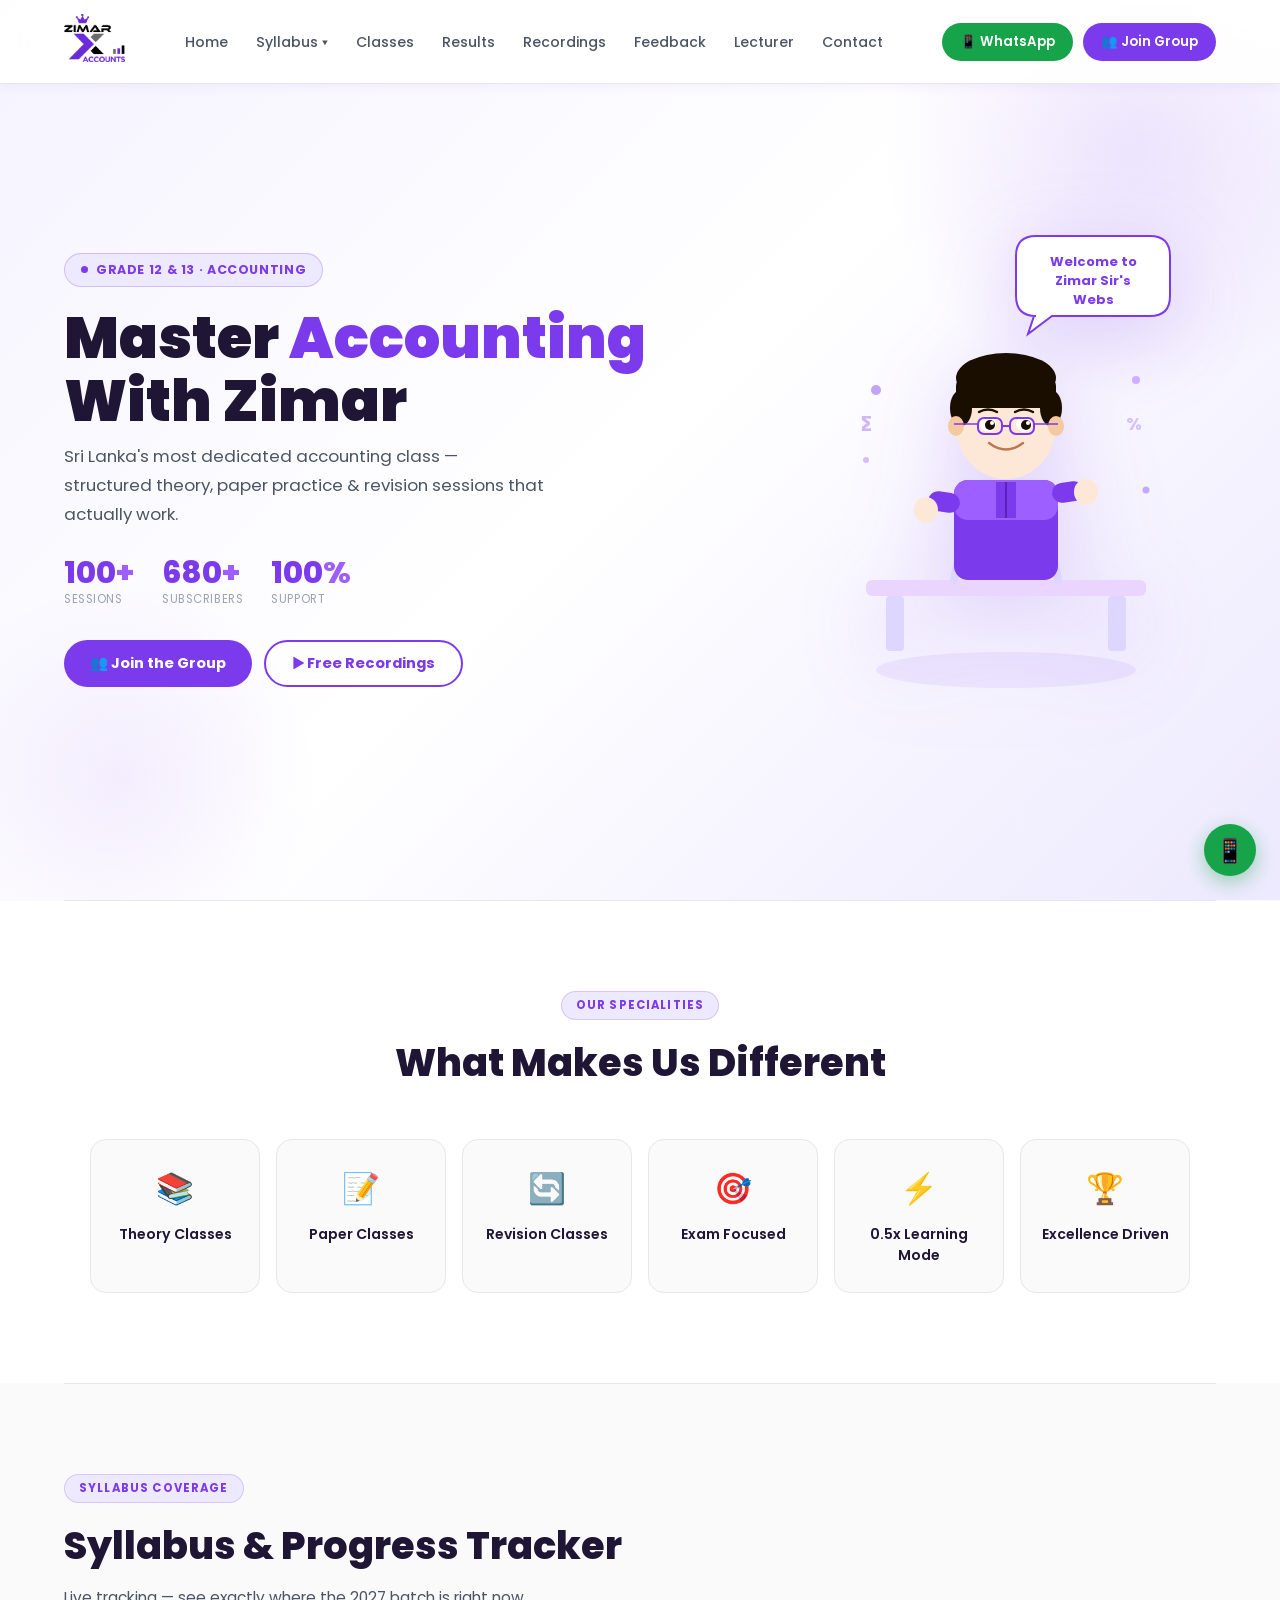
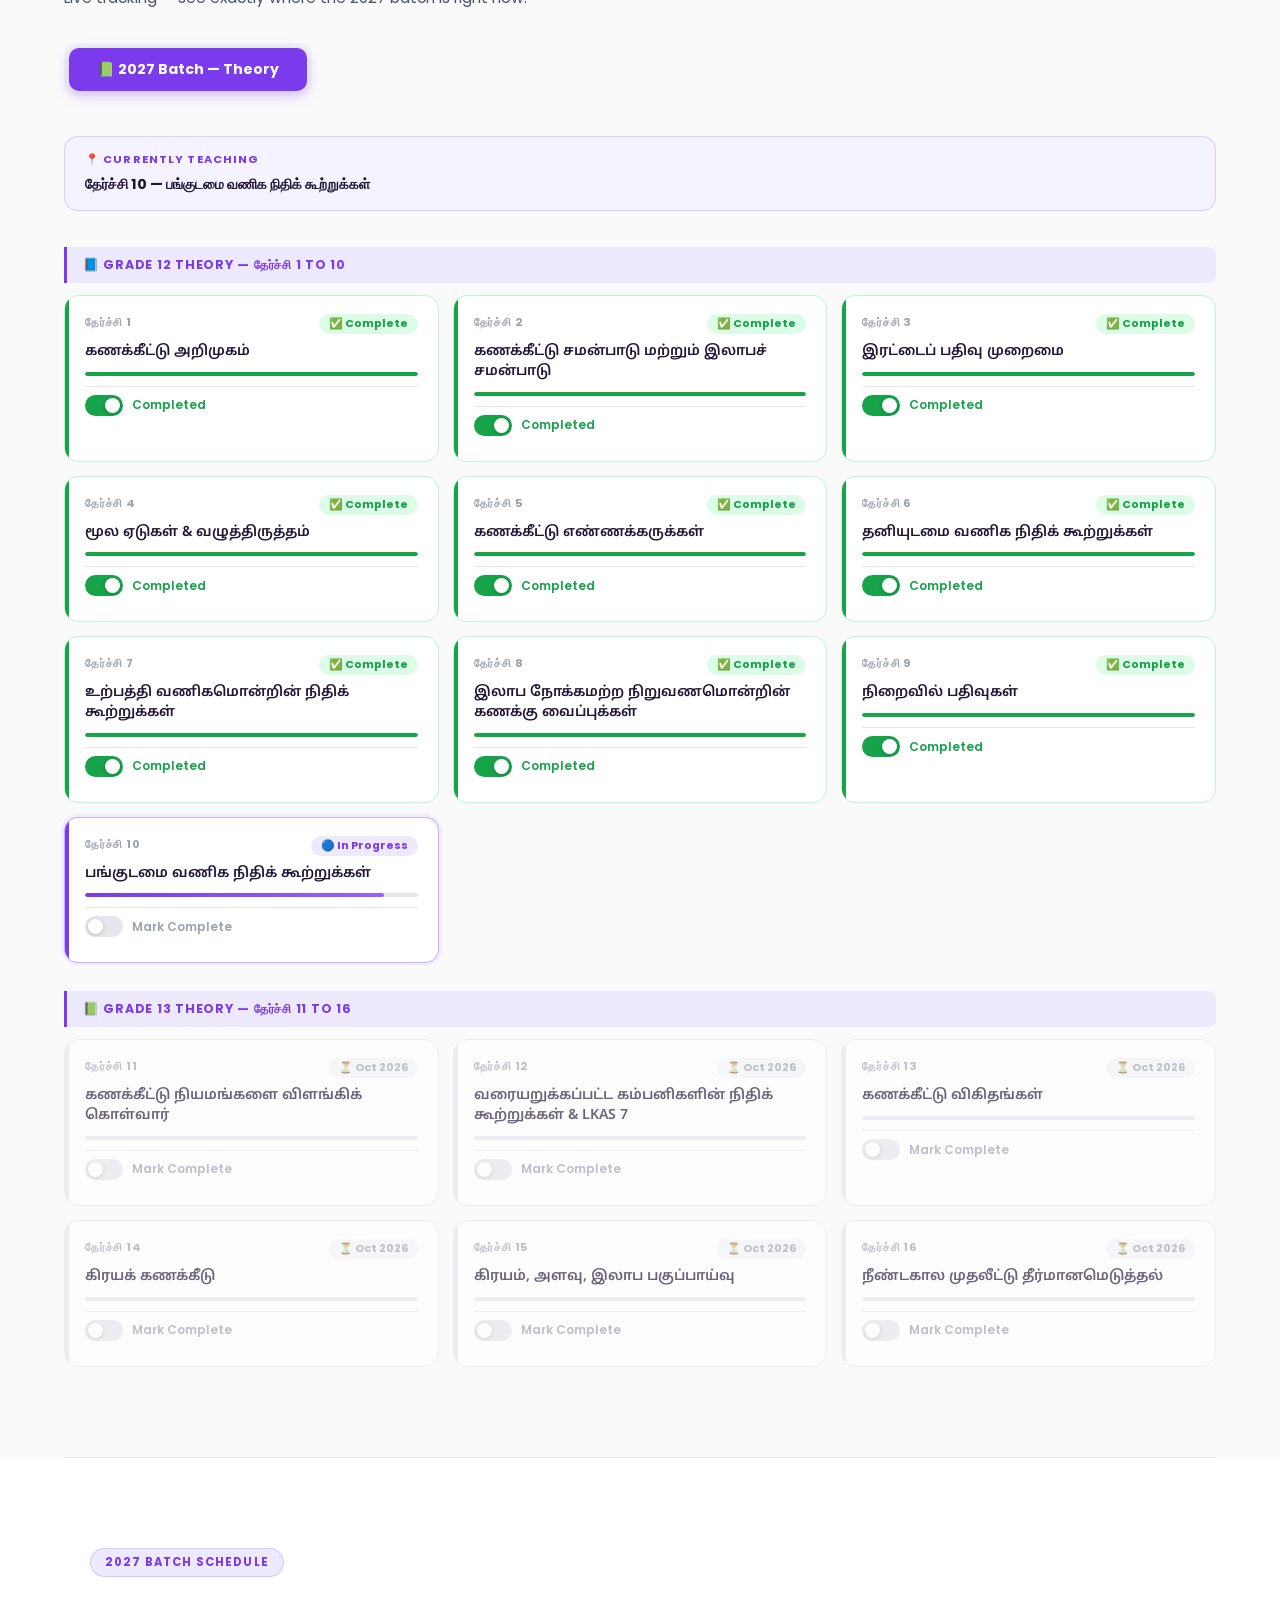
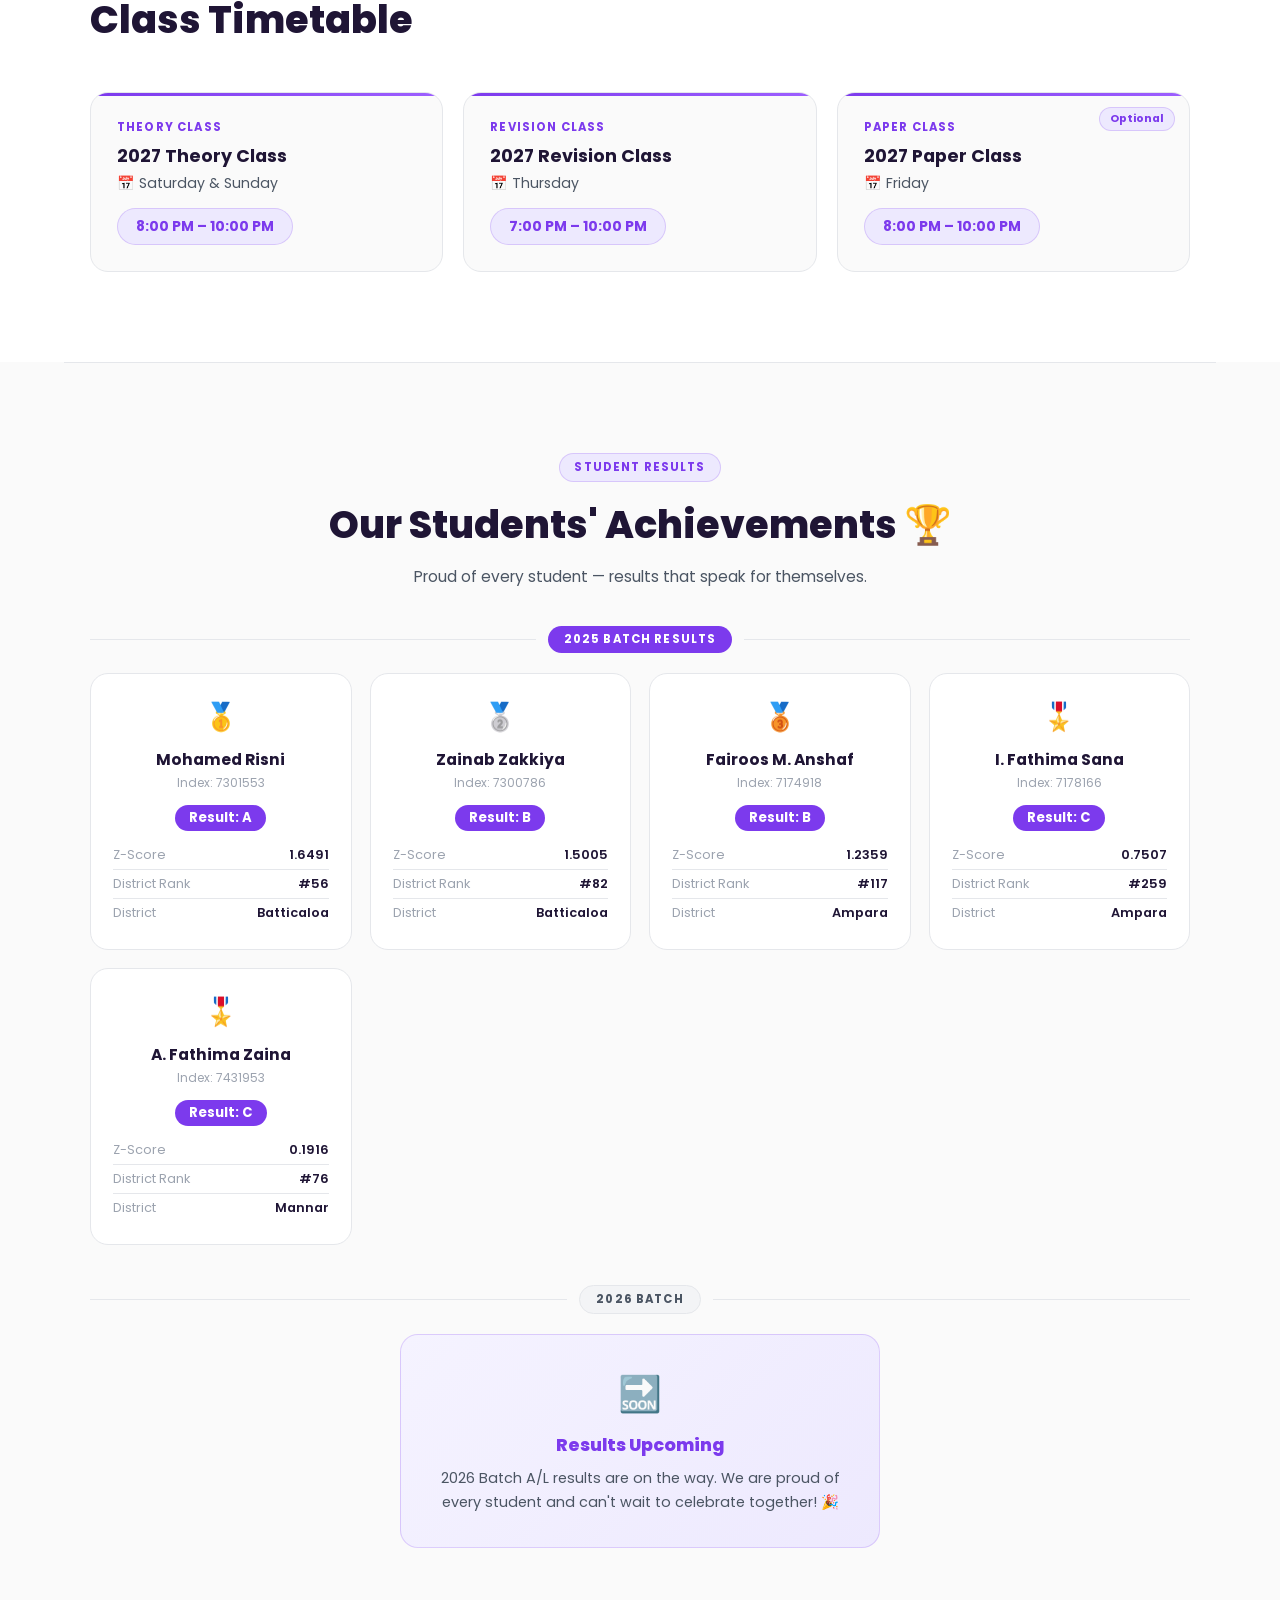
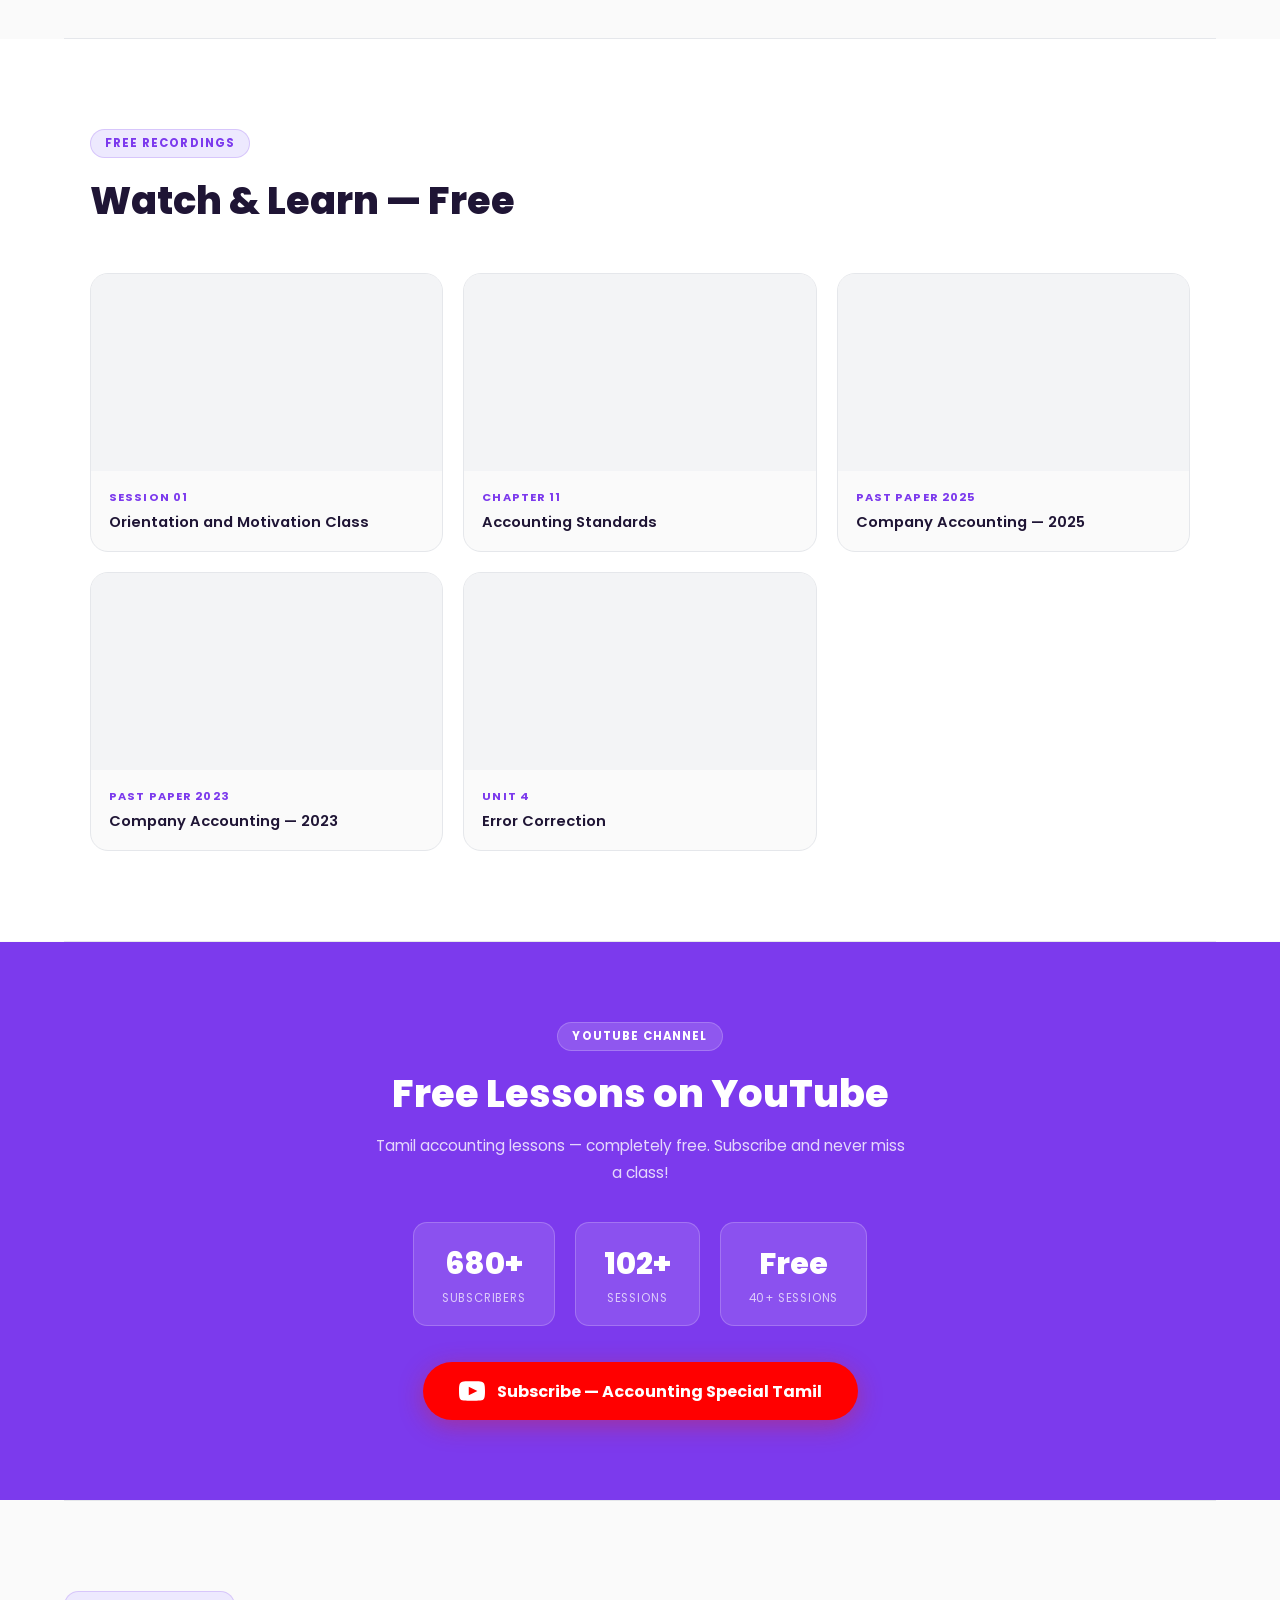
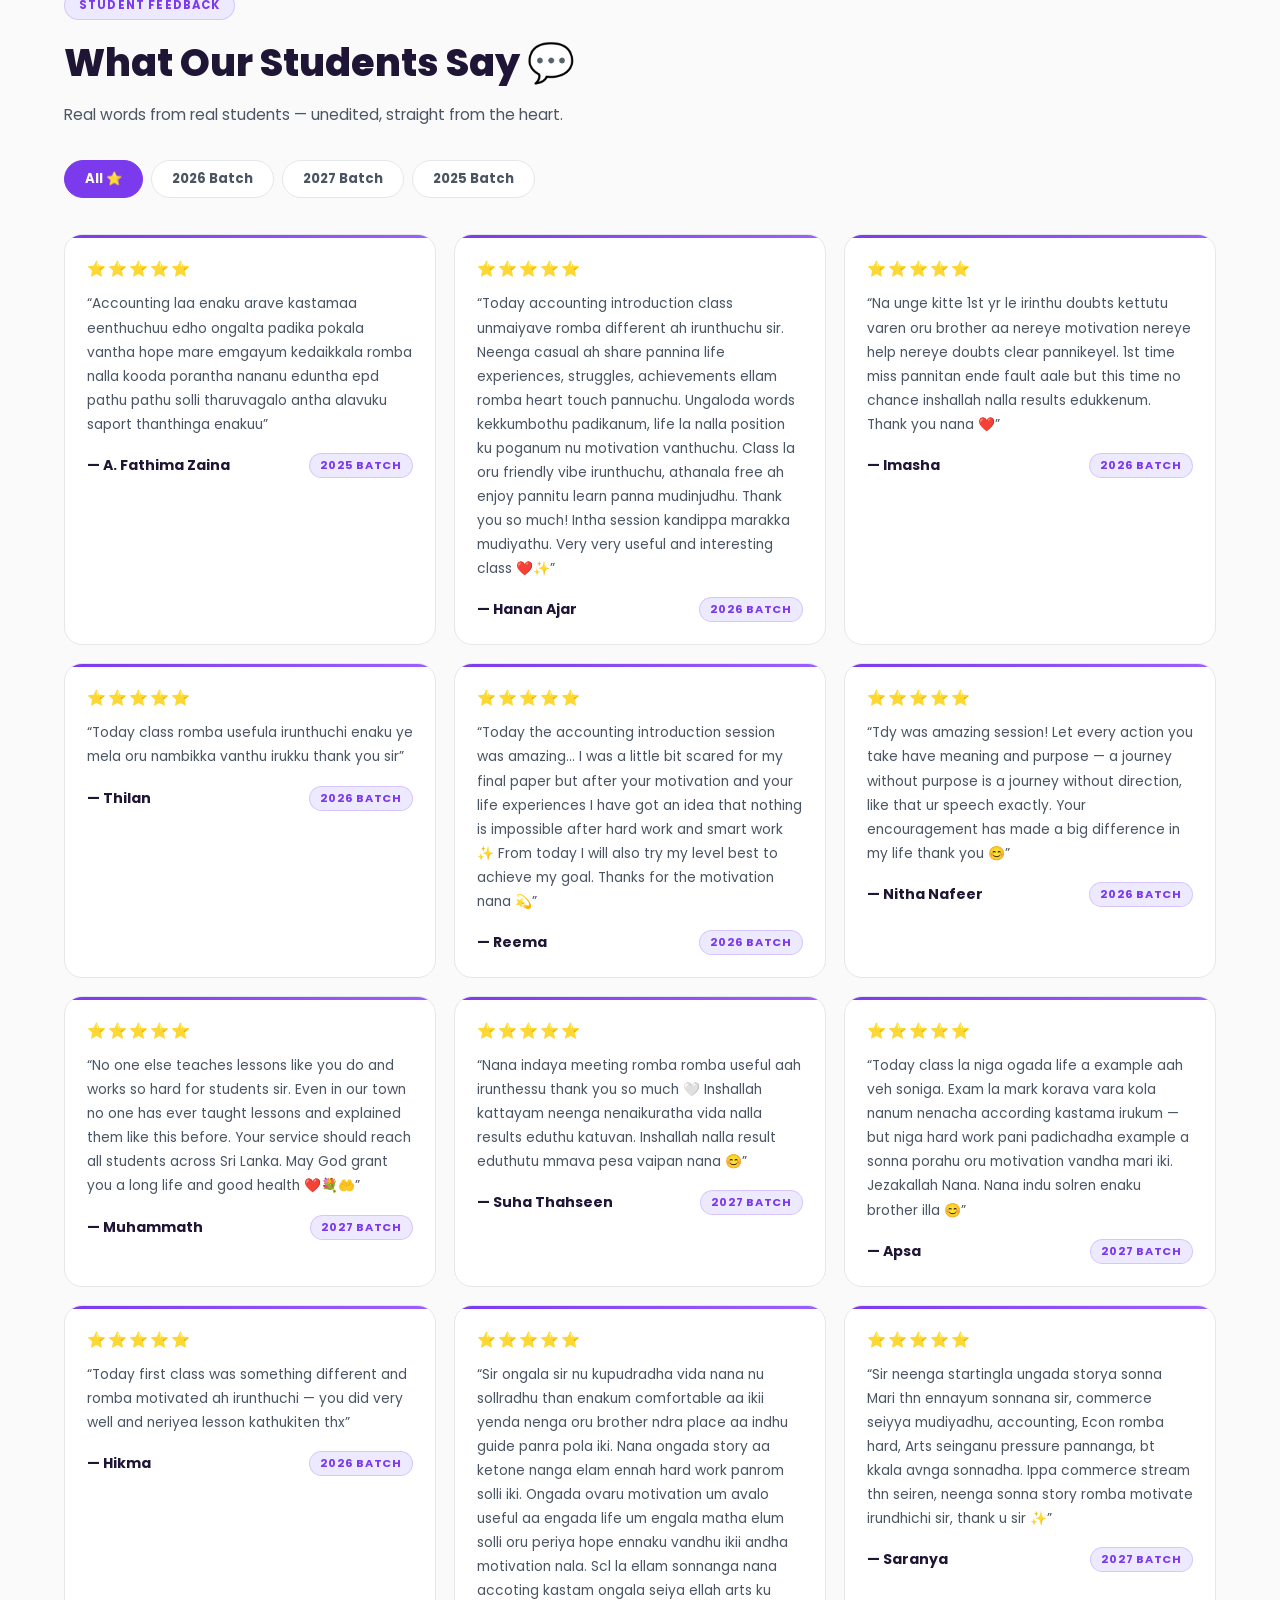
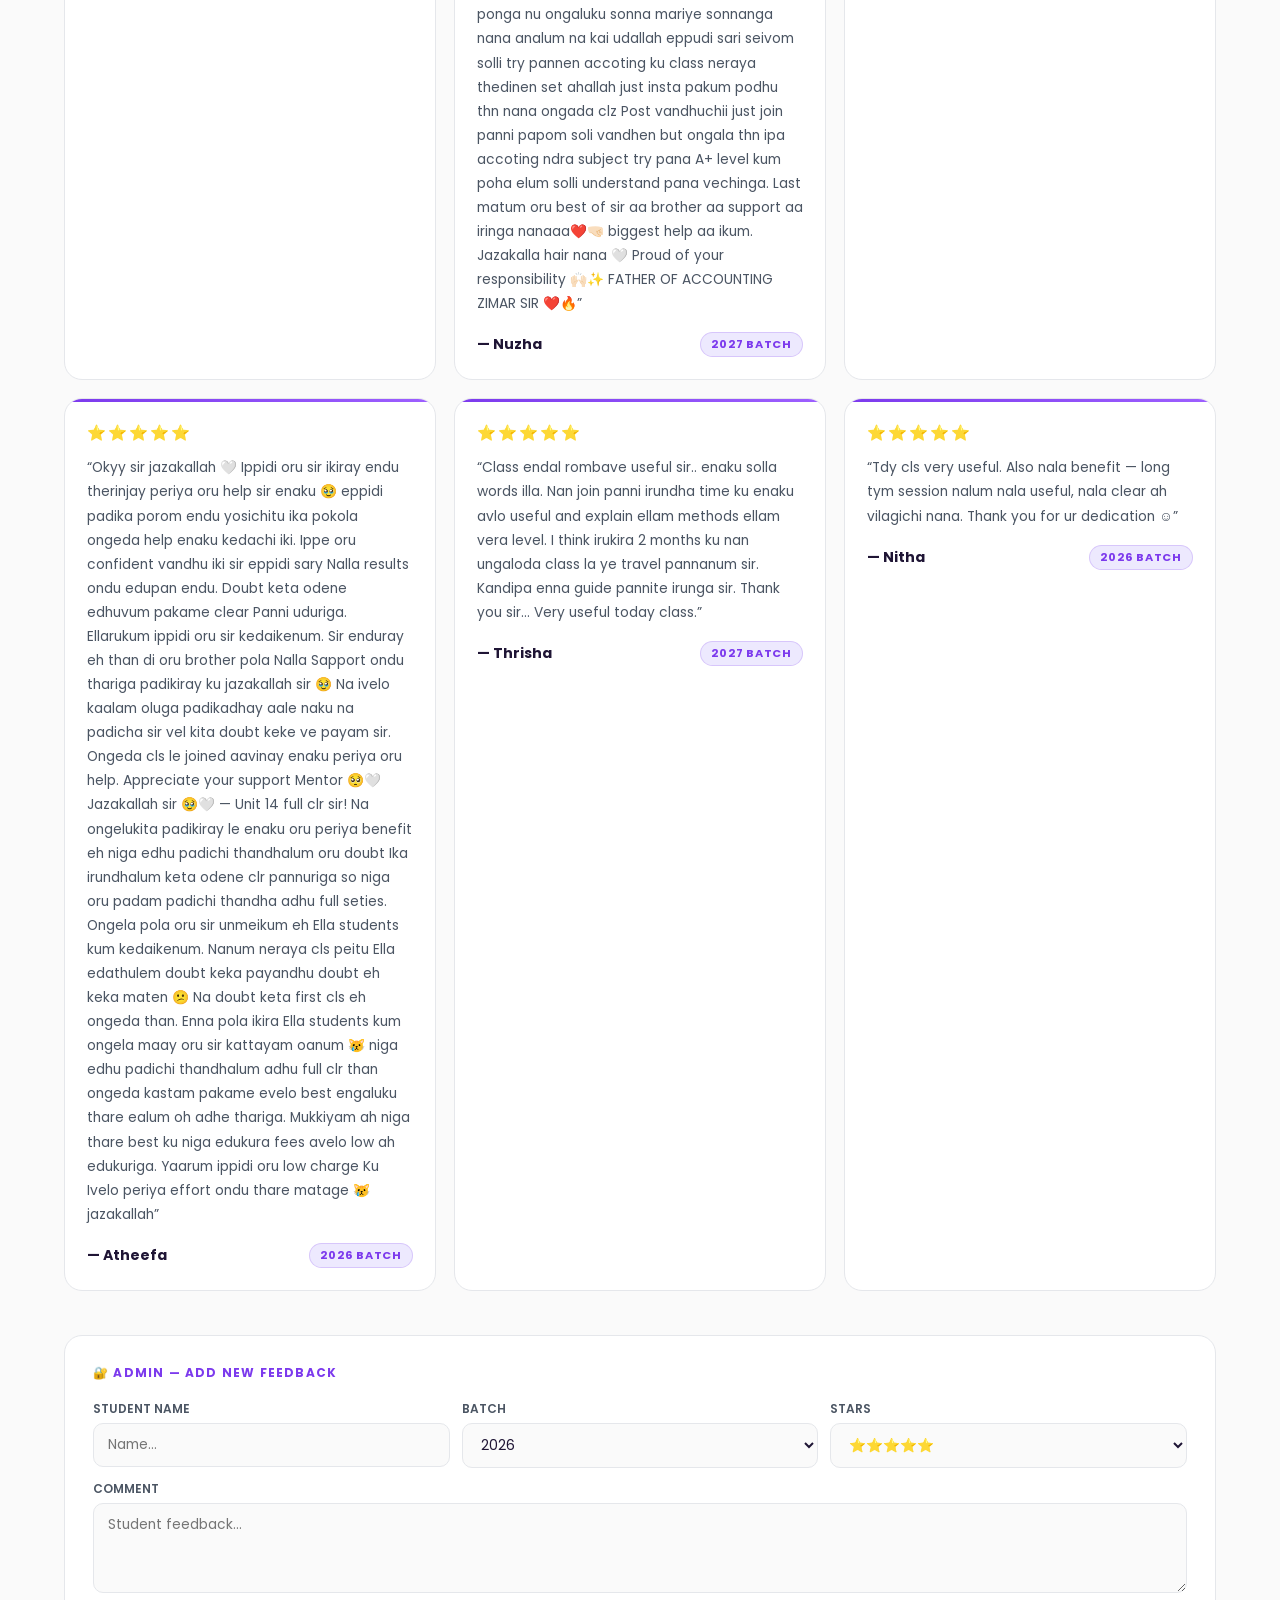
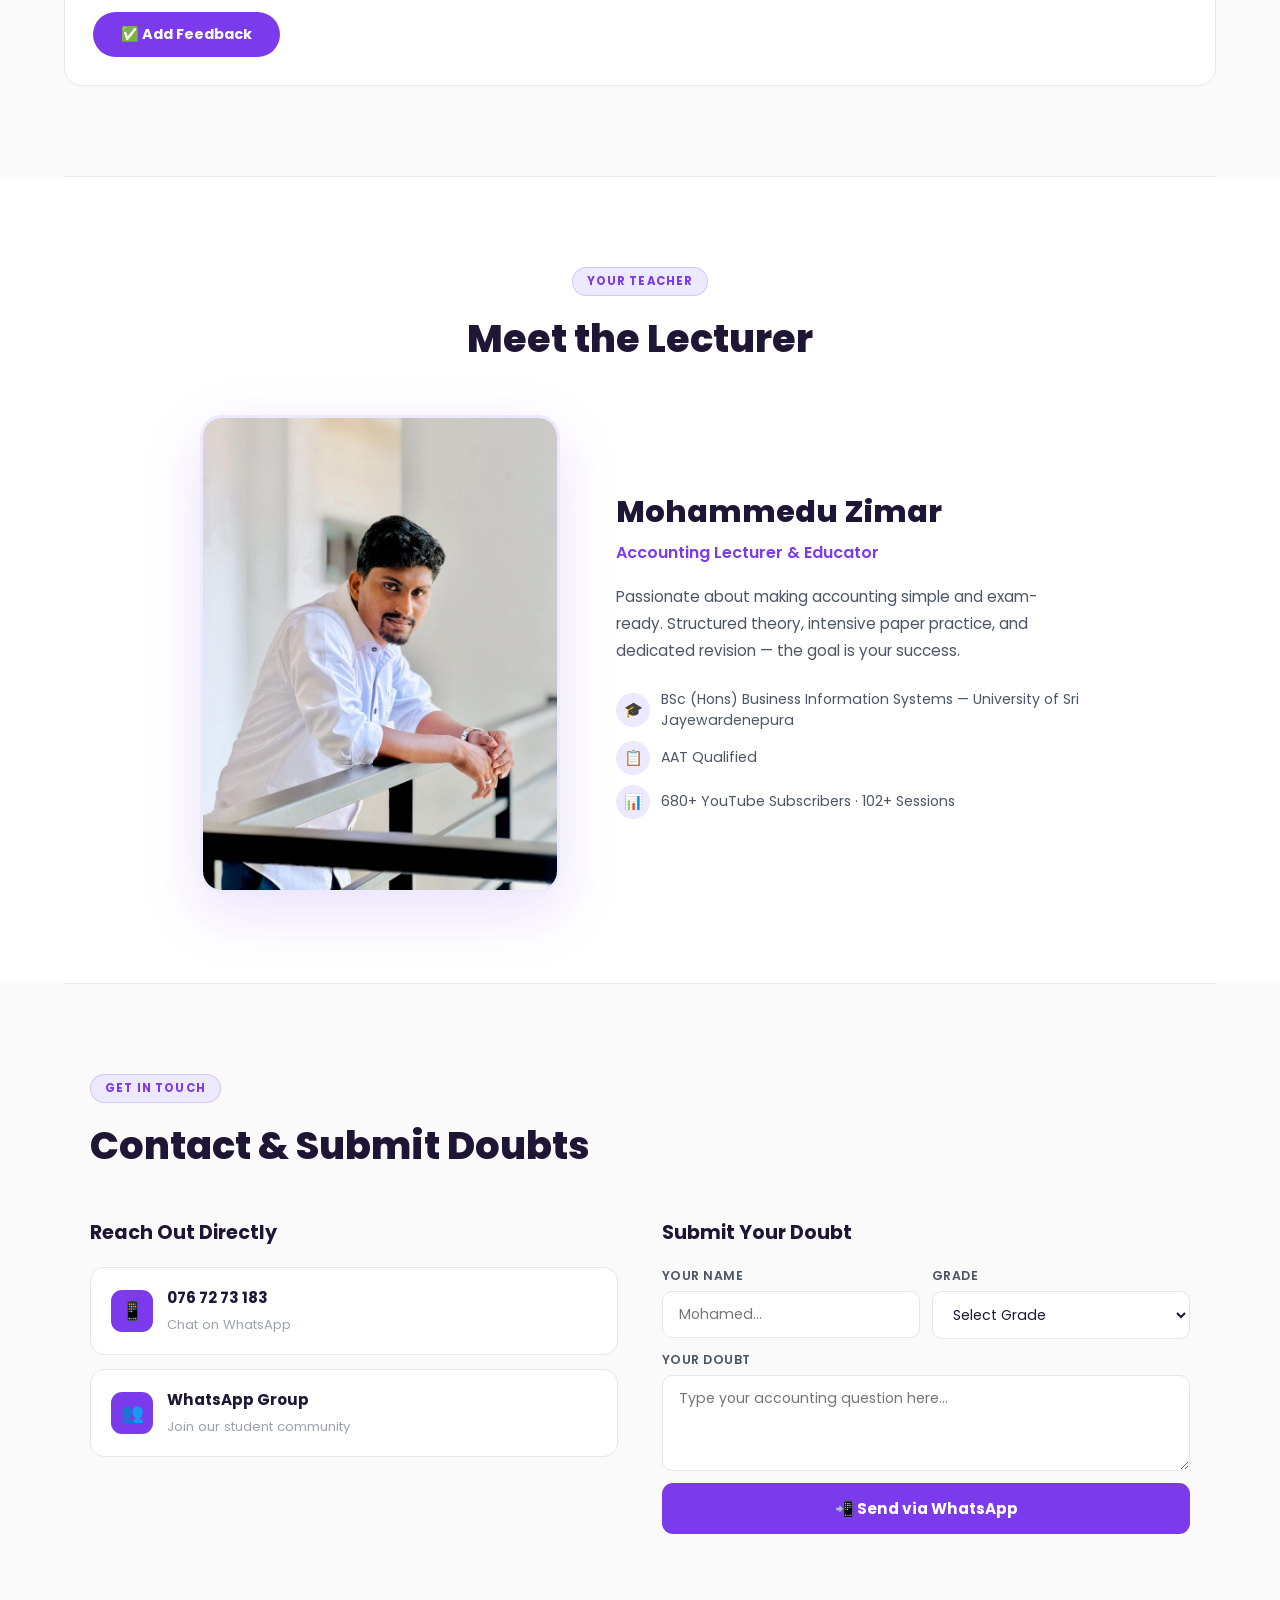
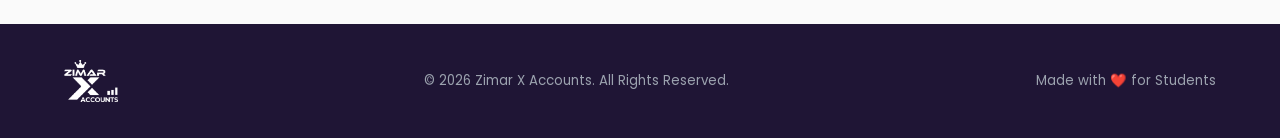
==== commit 86786201: "Update index.html" ====
--- a/index.html
+++ b/index.html
@@ -799,9 +799,9 @@
       {num:'தேர்ச்சி 5',  name:'கணக்கீட்டு எண்ணக்கருக்கள்',                                 status:'complete', pct:100},
       {num:'தேர்ச்சி 6',  name:'தனியுடமை வணிக நிதிக் கூற்றுக்கள்',                          status:'complete', pct:100},
       {num:'தேர்ச்சி 7',  name:'உற்பத்தி வணிகமொன்றின் நிதிக் கூற்றுக்கள்',                 status:'complete',  pct:100},
-      {num:'தேர்ச்சி 8',  name:'இலாப நோக்கமற்ற நிறுவணமொன்றின் கணக்கு வைப்புக்கள்',        status:'current', pct:20},
-      {num:'தேர்ச்சி 9',  name:'நிறைவில் பதிவுகள்',                                          status:'upcoming', pct:0},
-      {num:'தேர்ச்சி 10', name:'பங்குடமை வணிக நிதிக் கூற்றுக்கள்',                          status:'upcoming', pct:0},
+      {num:'தேர்ச்சி 8',  name:'இலாப நோக்கமற்ற நிறுவணமொன்றின் கணக்கு வைப்புக்கள்',        status:'complete', pct:100},
+      {num:'தேர்ச்சி 9',  name:'நிறைவில் பதிவுகள்',                                          status:'complete', pct:100},
+      {num:'தேர்ச்சி 10', name:'பங்குடமை வணிக நிதிக் கூற்றுக்கள்',                          status:'current', pct:90},
     ],
     grade13: [
       {num:'தேர்ச்சி 11', name:'கணக்கீட்டு நியமங்களை விளங்கிக் கொள்வார்',                  status:'upcoming', pct:0, note:'Oct 2026'},
